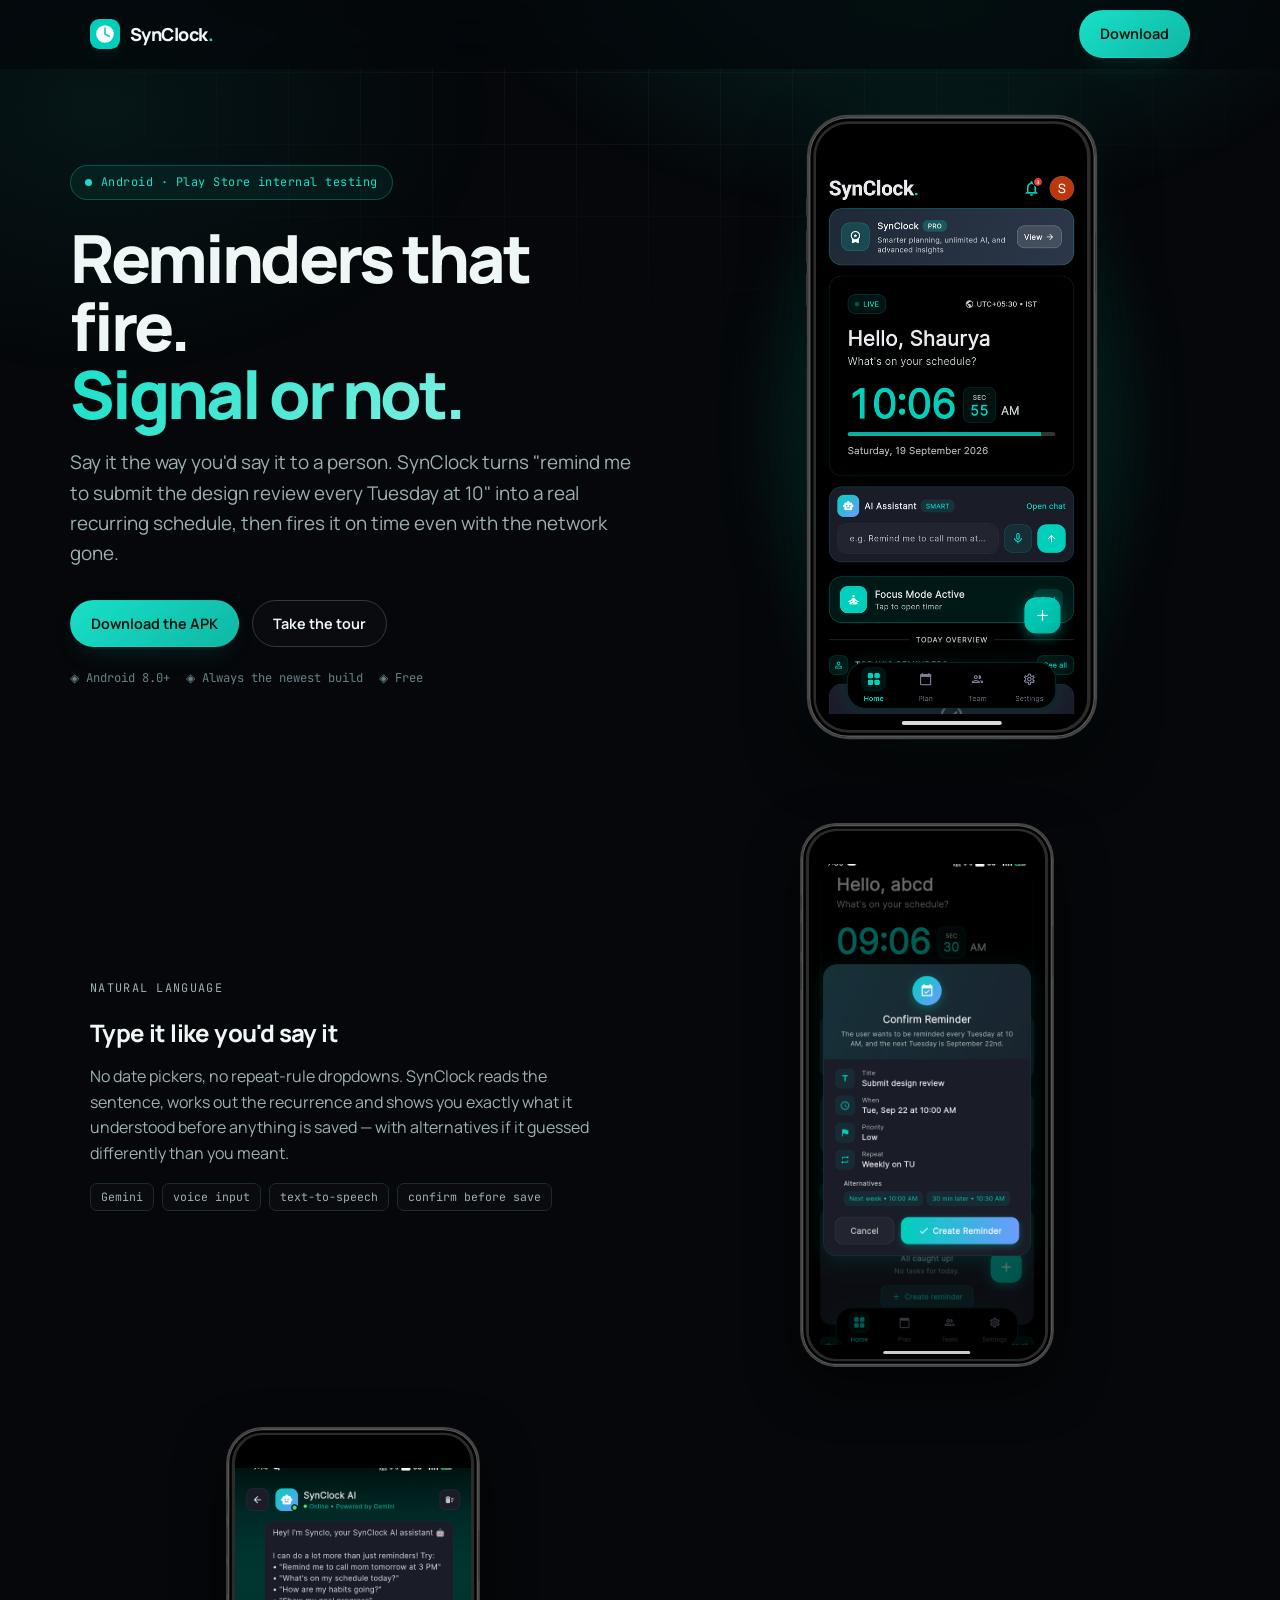
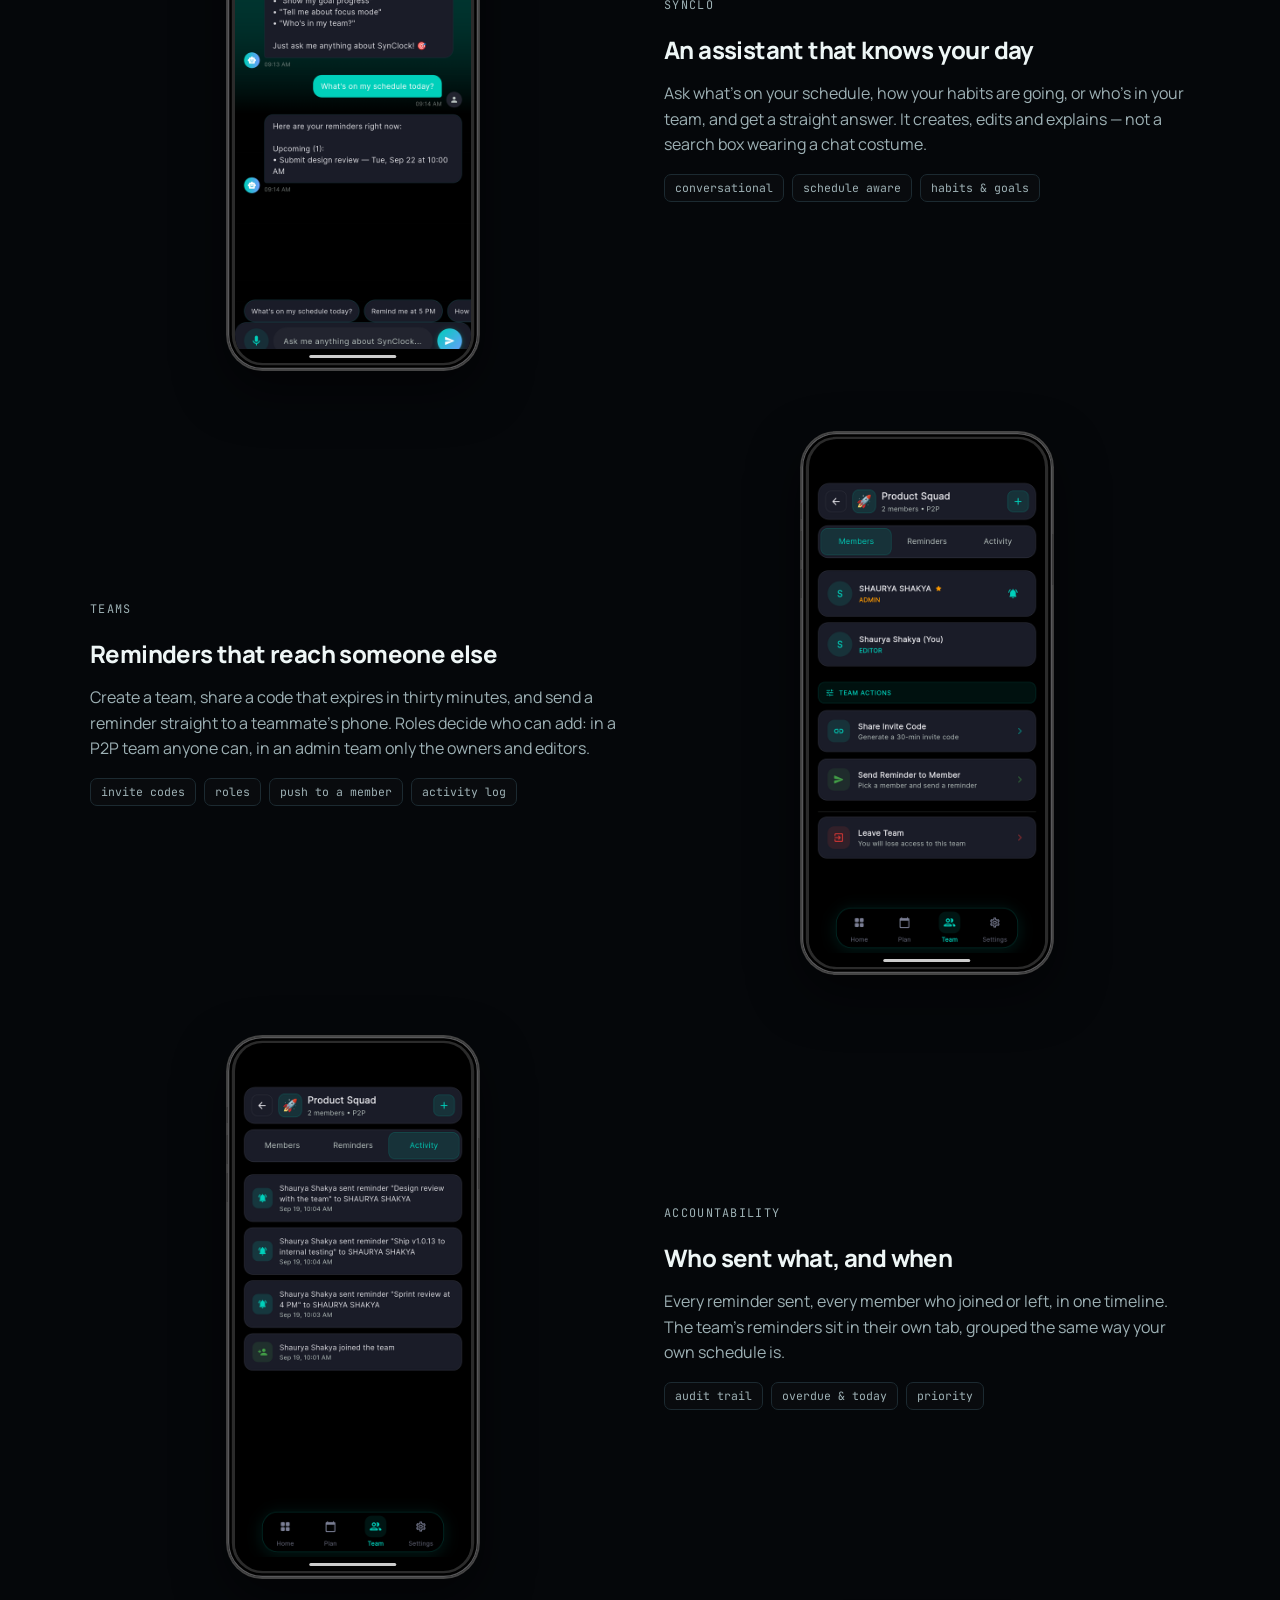
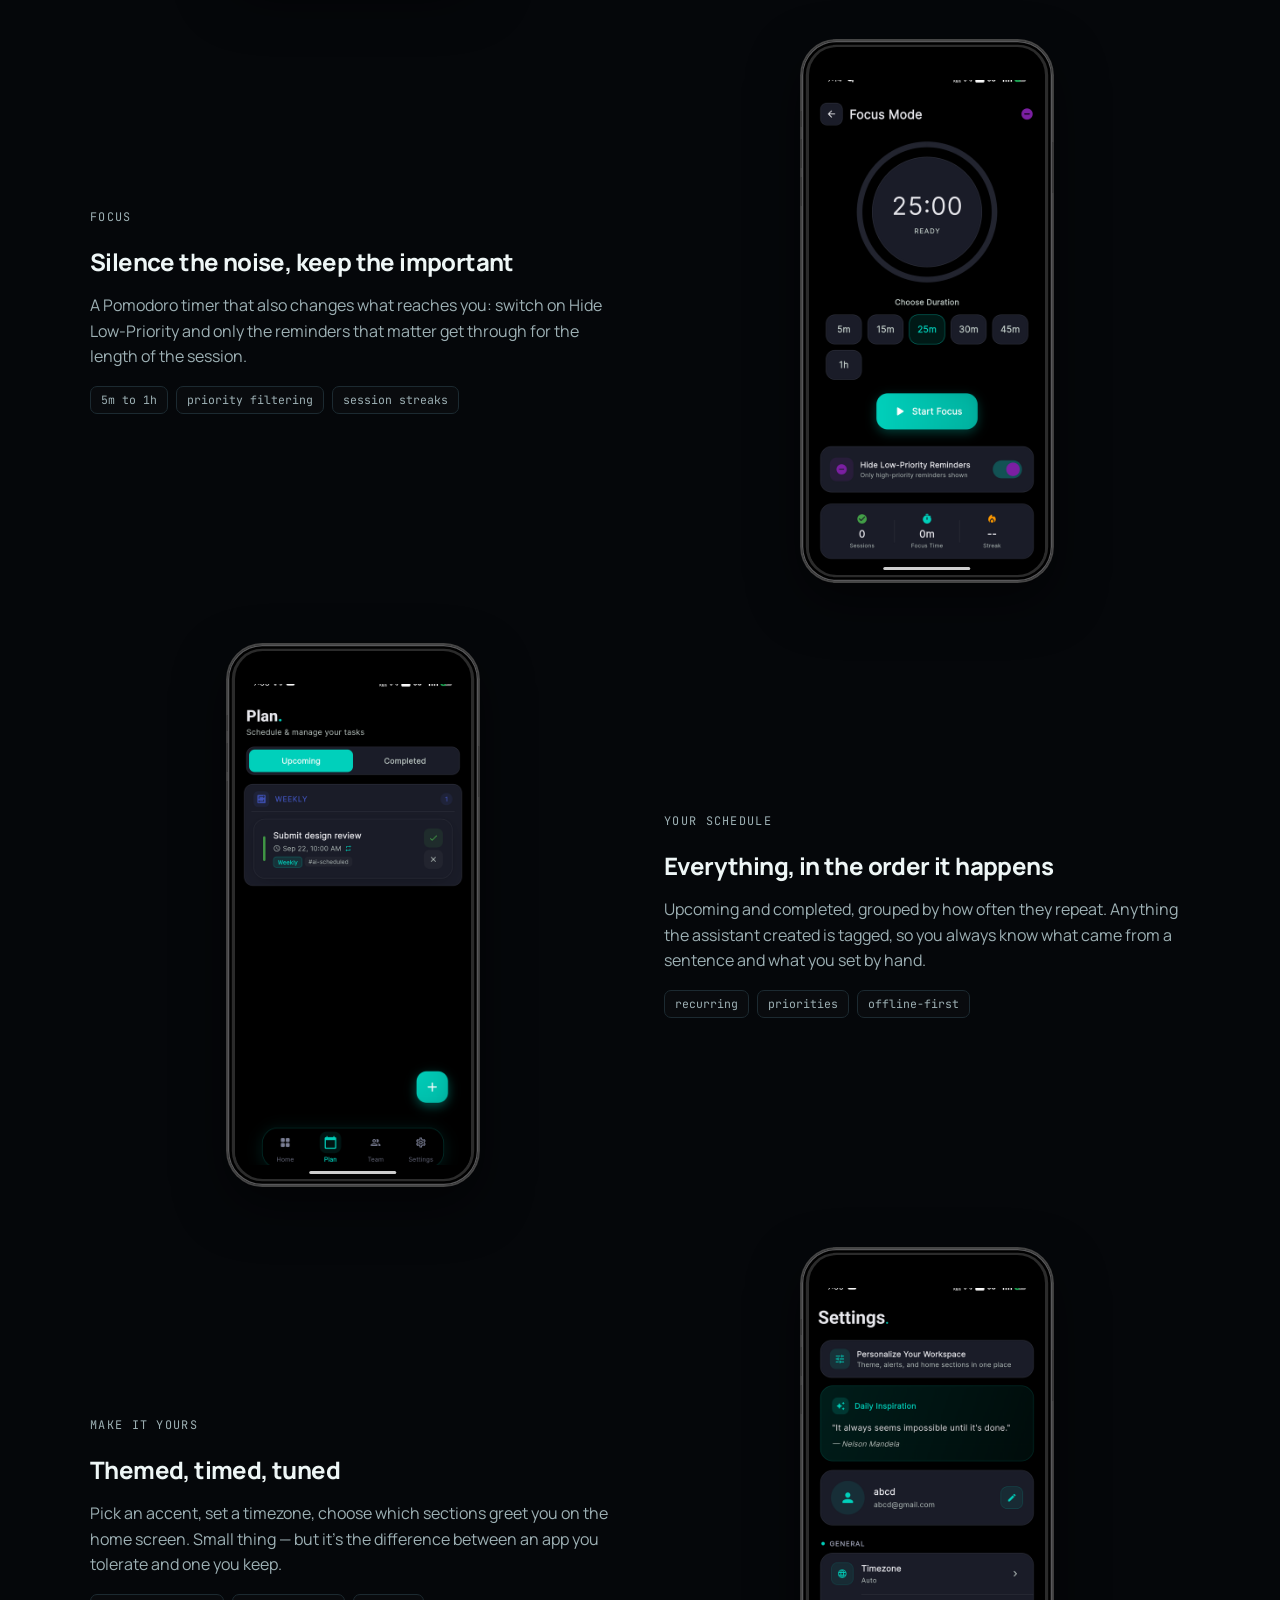
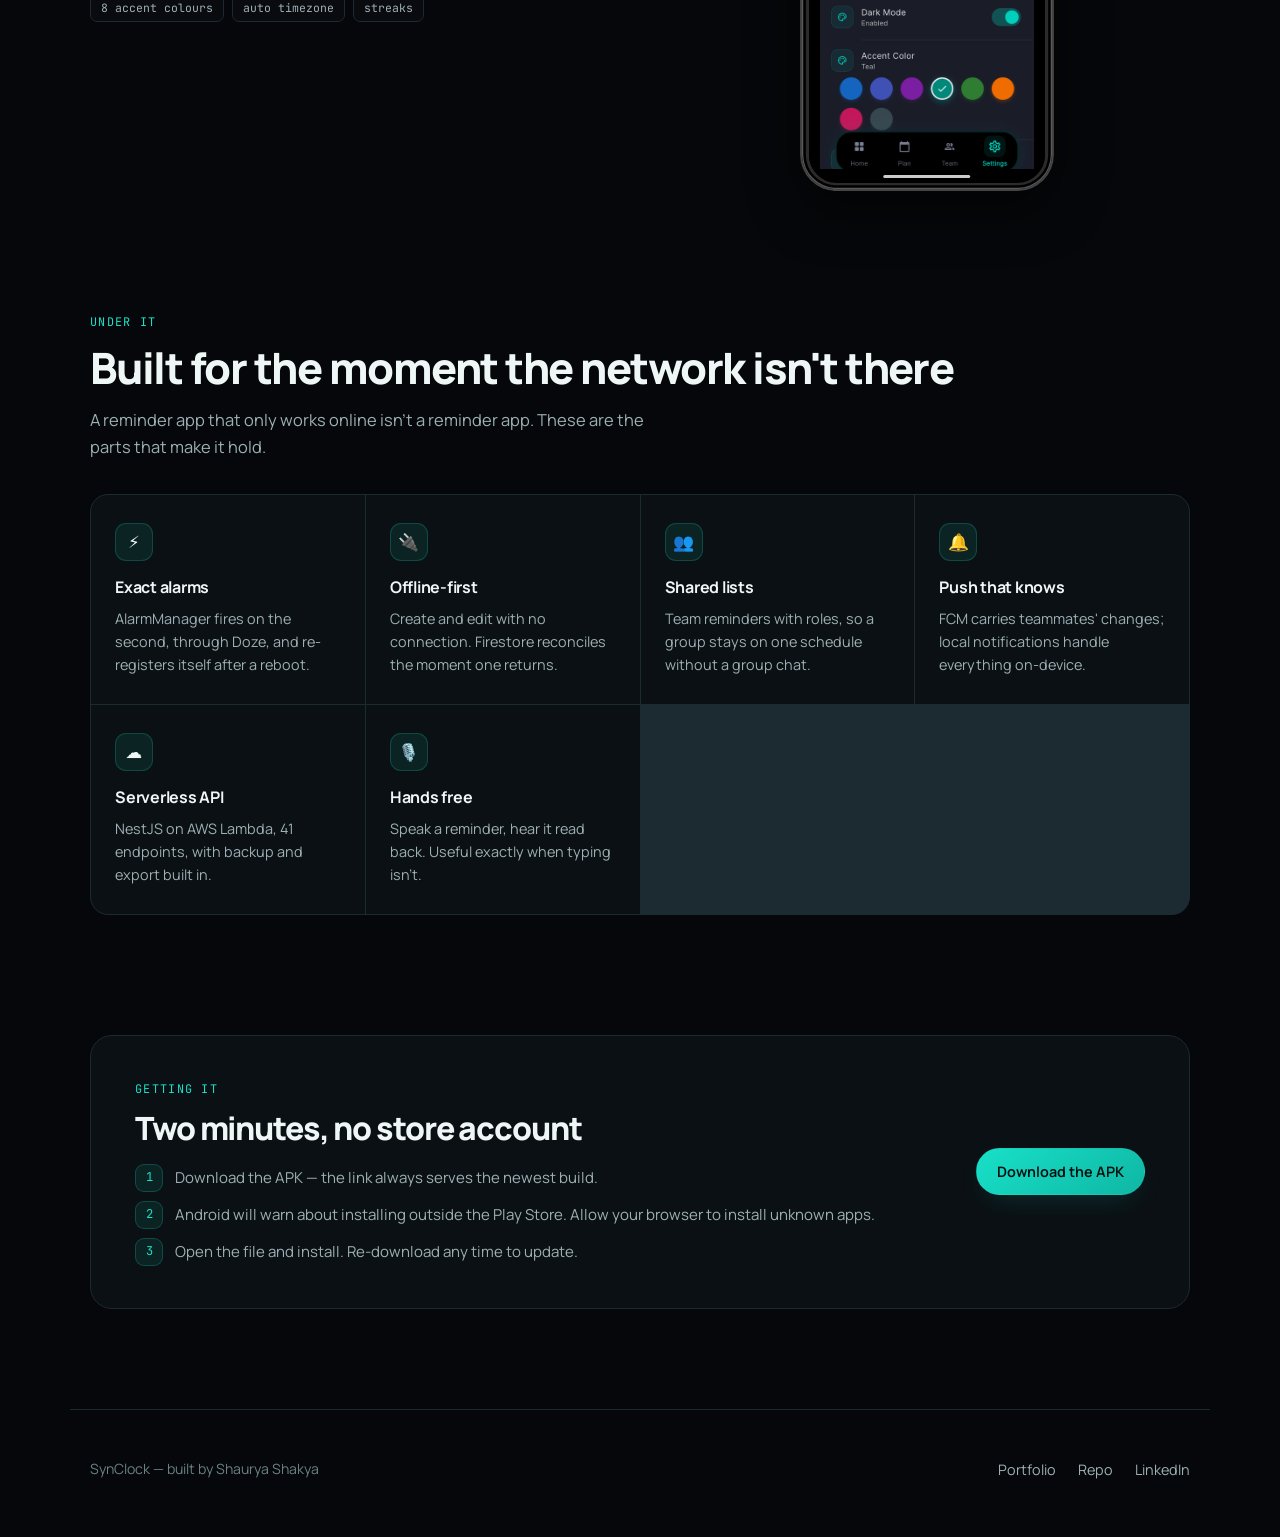
==== synclock/index.html @ 9c53b496 "Use the real SynClock app icon, add the Teams section The nav mark and favicon were a placeholder le" ====
<!DOCTYPE html>
<html lang="en">
<head>
<meta charset="UTF-8">
<meta name="viewport" content="width=device-width, initial-scale=1">
<title>SynClock</title>
<meta name="description" content="Reminders that fire with or without signal. Say it in plain English, SynClock schedules it.">
<meta property="og:title" content="SynClock — reminders that fire, signal or not">
<meta property="og:description" content="Offline-first Android reminders with natural-language scheduling, exact alarms and shared team lists.">
<meta property="og:image" content="https://shaurya-8055.github.io/synclock/logo512.png">
<link rel="icon" type="image/svg+xml" href="logo.svg">
<link rel="apple-touch-icon" href="logo192.png">
<link rel="preconnect" href="https://fonts.googleapis.com">
<link rel="preconnect" href="https://fonts.gstatic.com" crossorigin>
<link href="https://fonts.googleapis.com/css2?family=Manrope:wght@400;500;600;700;800&family=JetBrains+Mono:wght@400;500&display=swap" rel="stylesheet">
<style>
/* ── tokens: lifted from the app itself ───────────────────────── */
:root{
  --ink:#05070a; --ink-2:#0b1014; --card:#111a1f; --line:#1c2a31; --line-2:#2a3c45;
  --fg:#eef6f6; --fg-2:#9db0b4; --fg-3:#6a8087;
  --teal:#18e0c8; --teal-2:#0fb7a4; --glow:rgba(24,224,200,.22);
  --r:18px; --max:1140px;
  --mono:'JetBrains Mono',ui-monospace,monospace;
}
*{box-sizing:border-box;margin:0;padding:0}
html{scroll-behavior:smooth;-webkit-text-size-adjust:100%}
@media (prefers-reduced-motion:reduce){html{scroll-behavior:auto}*{animation:none!important;transition:none!important}}
body{background:var(--ink);color:var(--fg);font-family:Manrope,system-ui,-apple-system,sans-serif;
  line-height:1.6;-webkit-font-smoothing:antialiased;overflow-x:hidden}
.wrap{width:100%;max-width:var(--max);margin-inline:auto;padding-inline:20px;position:relative;z-index:1}
a{color:inherit;text-decoration:none}
:focus-visible{outline:2px solid var(--teal);outline-offset:3px;border-radius:8px}
img{display:block;max-width:100%}

/* ── ambient light ────────────────────────────────────────────── */
.aura{position:fixed;inset:0;pointer-events:none;z-index:0;
  background:
    radial-gradient(48rem 30rem at 72% -8%, rgba(24,224,200,.16), transparent 62%),
    radial-gradient(38rem 26rem at 8% 12%, rgba(24,224,200,.07), transparent 65%);}
.grid-lines{position:fixed;inset:0;z-index:0;pointer-events:none;opacity:.35;
  background-image:linear-gradient(var(--line) 1px,transparent 1px),linear-gradient(90deg,var(--line) 1px,transparent 1px);
  background-size:72px 72px;
  mask-image:radial-gradient(ellipse 80% 55% at 50% 0%, #000 20%, transparent 75%);
  -webkit-mask-image:radial-gradient(ellipse 80% 55% at 50% 0%, #000 20%, transparent 75%);}

/* ── nav ──────────────────────────────────────────────────────── */
header{position:sticky;top:0;z-index:60;backdrop-filter:blur(16px) saturate(140%);
  background:color-mix(in srgb,var(--ink) 72%,transparent);border-bottom:1px solid transparent;transition:border-color .3s}
header.stuck{border-bottom-color:var(--line)}
.nav{display:flex;align-items:center;justify-content:space-between;height:68px;gap:18px}
.logo{display:flex;align-items:center;gap:0;font-weight:800;letter-spacing:-.03em;font-size:1.12rem}
.logo .mark{margin-right:10px;width:30px;height:30px;border-radius:9px;display:block;
  box-shadow:0 8px 20px -8px var(--glow)}
.logo .dot{color:var(--teal)}

.btn{display:inline-flex;align-items:center;gap:9px;font-size:.9rem;font-weight:650;padding:11px 20px;
  border-radius:100px;border:1px solid var(--line-2);color:var(--fg);background:rgba(255,255,255,.02);
  transition:transform .22s cubic-bezier(.2,.8,.2,1),border-color .22s,background .22s;white-space:nowrap}
.btn:hover{transform:translateY(-2px);border-color:var(--teal);background:rgba(24,224,200,.06)}
.btn.solid{background:linear-gradient(140deg,var(--teal),var(--teal-2));border-color:transparent;color:#04120f;
  box-shadow:0 10px 30px -12px var(--glow)}
.btn.solid:hover{box-shadow:0 16px 40px -12px var(--glow);transform:translateY(-2px)}

/* ── hero ─────────────────────────────────────────────────────── */
.hero{padding:48px 0 28px;display:grid;grid-template-columns:1.05fr .95fr;gap:52px;align-items:center}
@media(max-width:900px){.hero{grid-template-columns:1fr;gap:28px;padding-top:36px;text-align:center}}
.eyebrow{display:inline-flex;align-items:center;gap:9px;font-family:var(--mono);font-size:.74rem;letter-spacing:.04em;
  color:var(--teal);border:1px solid rgba(24,224,200,.28);background:rgba(24,224,200,.07);
  padding:7px 14px;border-radius:100px;margin-bottom:24px}
.pulse{width:7px;height:7px;border-radius:50%;background:var(--teal);box-shadow:0 0 0 0 var(--glow);animation:p 2.4s infinite}
@keyframes p{0%{box-shadow:0 0 0 0 rgba(24,224,200,.5)}70%{box-shadow:0 0 0 9px rgba(24,224,200,0)}100%{box-shadow:0 0 0 0 rgba(24,224,200,0)}}
h1{text-wrap:balance;font-size:clamp(2.5rem,5.6vw,4.15rem);line-height:1.02;letter-spacing:-.045em;font-weight:800;margin-bottom:20px}
h1 em{font-style:normal;background:linear-gradient(120deg,var(--teal),#7ff0e0);-webkit-background-clip:text;
  background-clip:text;-webkit-text-fill-color:transparent}
.sub{font-size:clamp(1.02rem,2vw,1.18rem);color:var(--fg-2);max-width:50ch;margin-bottom:32px}
@media(max-width:900px){.sub{margin-inline:auto}}
.actions{display:flex;gap:13px;flex-wrap:wrap;margin-bottom:22px}
@media(max-width:900px){.actions{justify-content:center}}
.meta{font-family:var(--mono);font-size:.76rem;color:var(--fg-3);display:flex;gap:16px;flex-wrap:wrap}
@media(max-width:900px){.meta{justify-content:center}}
.meta span{display:inline-flex;align-items:center;gap:6px}

/* ── device ───────────────────────────────────────────────────── */
/* iPhone 15 Pro frame. 1em = one design pixel, so the whole thing scales
   from a single height budget and never outgrows the viewport. */
.device{--h:min(620px,70vh);font-size:calc(var(--h)/852);
  position:relative;width:393em;height:852em;margin-inline:auto;flex-shrink:0;
  border-radius:54em;background:#2b2b2b;padding:10em;
  box-shadow:inset 0 0 0 2em #58585a, inset 0 0 0 6em #000, 0 0 0 3em #454545,
             0 30em 80em rgba(0,0,0,.6), 0 0 70px -30px var(--glow);
  animation:float 7s ease-in-out infinite}
@keyframes float{0%,100%{transform:translateY(0)}50%{transform:translateY(-12px)}}
/* Dynamic Island */
.device::before{content:'';position:absolute;top:22em;left:50%;transform:translateX(-50%);
  width:122em;height:36em;background:#000;border-radius:20em;z-index:25;pointer-events:none}
/* home indicator */
.device::after{content:'';position:absolute;bottom:17em;left:50%;transform:translateX(-50%);
  width:138em;height:5em;background:rgba(255,255,255,.85);border-radius:3em;z-index:26;pointer-events:none}
.device .scr{width:100%;height:100%;border-radius:44em;overflow:hidden;background:#000;
  padding-top:52em;padding-bottom:22em;box-sizing:border-box;position:relative}
.device img{width:100%;height:100%;object-fit:cover;object-position:top;display:block}
/* physical buttons */
.device .b{position:absolute;background:#383838;width:4em;border-radius:2em 0 0 2em;
  box-shadow:inset -1em 0 1em rgba(255,255,255,.1);z-index:5}
.device .b.act{top:110em;left:-4em;height:26em}
.device .b.vu{top:155em;left:-4em;height:45em}
.device .b.vd{top:215em;left:-4em;height:45em}
.device .b.pw{top:160em;right:-4em;height:80em;border-radius:0 2em 2em 0}
.device .halo{position:absolute;inset:-14%;border-radius:50%;z-index:-1;
  background:radial-gradient(circle,var(--glow),transparent 66%);filter:blur(28px)}

/* ── sections ─────────────────────────────────────────────────── */
section{padding:60px 0;position:relative}
.kicker{font-family:var(--mono);font-size:.74rem;letter-spacing:.11em;text-transform:uppercase;color:var(--teal);margin-bottom:12px}
h2{font-size:clamp(1.85rem,3.6vw,2.7rem);letter-spacing:-.035em;line-height:1.1;font-weight:800;margin-bottom:16px}
.lead{color:var(--fg-2);font-size:1.03rem;max-width:56ch}

/* alternating showcase */
.show{display:grid;grid-template-columns:1fr 1fr;gap:48px;align-items:center;margin-bottom:64px}
.show:nth-child(even) .copy{order:2}
@media(max-width:860px){.show{grid-template-columns:1fr;gap:28px;margin-bottom:48px}.show:nth-child(even) .copy{order:0}}
.show .phone{--h:min(540px,64vh);font-size:calc(var(--h)/852);
  position:relative;width:393em;height:852em;margin-inline:auto;flex-shrink:0;
  border-radius:54em;background:#2b2b2b;padding:10em;
  box-shadow:inset 0 0 0 2em #58585a, inset 0 0 0 6em #000, 0 0 0 3em #454545,
             0 30em 80em rgba(0,0,0,.55)}
.show .phone::before{content:'';position:absolute;top:22em;left:50%;transform:translateX(-50%);
  width:122em;height:36em;background:#000;border-radius:20em;z-index:25}
.show .phone::after{content:'';position:absolute;bottom:17em;left:50%;transform:translateX(-50%);
  width:138em;height:5em;background:rgba(255,255,255,.8);border-radius:3em;z-index:26}
.show .phone .scr{width:100%;height:100%;border-radius:44em;overflow:hidden;background:#000;
  padding-top:52em;padding-bottom:22em;box-sizing:border-box}
.show .phone img{width:100%;height:100%;object-fit:cover;object-position:top;display:block}
.show .phone .b{position:absolute;background:#383838;width:4em;border-radius:2em 0 0 2em;z-index:5}
.show .phone .b.act{top:110em;left:-4em;height:26em}
.show .phone .b.vu{top:155em;left:-4em;height:45em}
.show .phone .b.vd{top:215em;left:-4em;height:45em}
.show .phone .b.pw{top:160em;right:-4em;height:80em;border-radius:0 2em 2em 0}
.show h3{font-size:1.5rem;letter-spacing:-.025em;margin-bottom:12px;font-weight:750}
.show p{color:var(--fg-2);margin-bottom:16px}
.pills{display:flex;flex-wrap:wrap;gap:8px}
.pill{font-family:var(--mono);font-size:.72rem;color:var(--fg-2);border:1px solid var(--line);
  background:rgba(255,255,255,.02);border-radius:7px;padding:4px 10px}

/* feature grid */
.feat{display:grid;gap:1px;background:var(--line);border:1px solid var(--line);border-radius:var(--r);overflow:hidden;
  grid-template-columns:repeat(auto-fit,minmax(252px,1fr))}
.feat > div{background:var(--ink-2);padding:28px 24px;transition:background .25s}
.feat > div:hover{background:var(--card)}
.feat .ic{width:38px;height:38px;border-radius:11px;display:grid;place-items:center;margin-bottom:14px;
  background:rgba(24,224,200,.09);border:1px solid rgba(24,224,200,.2);font-size:1.05rem}
.feat h4{font-size:1rem;margin-bottom:6px;font-weight:700;letter-spacing:-.015em}
.feat p{color:var(--fg-2);font-size:.9rem}

/* install */
.install{background:var(--ink-2);border:1px solid var(--line);border-radius:22px;padding:44px;
  display:grid;grid-template-columns:1fr auto;gap:36px;align-items:center}
@media(max-width:800px){.install{grid-template-columns:1fr;padding:32px;text-align:center}}
ol.steps{counter-reset:s;display:grid;gap:13px;margin-top:20px}
ol.steps li{list-style:none;counter-increment:s;padding-left:40px;position:relative;color:var(--fg-2);font-size:.94rem}
ol.steps li::before{content:counter(s);position:absolute;left:0;top:-2px;width:26px;height:26px;border-radius:9px;
  background:rgba(24,224,200,.09);border:1px solid rgba(24,224,200,.22);display:grid;place-items:center;
  font-family:var(--mono);font-size:.76rem;color:var(--teal)}
@media(max-width:800px){ol.steps li{text-align:left}}

/* footer */
footer{border-top:1px solid var(--line);padding:48px 0 56px;margin-top:40px}
.foot{display:flex;justify-content:space-between;gap:24px;flex-wrap:wrap;align-items:center}
.foot p{color:var(--fg-3);font-size:.88rem}
.foot nav{display:flex;gap:22px}
.foot nav a{color:var(--fg-2);font-size:.9rem;transition:color .2s}
.foot nav a:hover{color:var(--teal)}

.reveal{opacity:0;transform:translateY(20px);transition:opacity .75s cubic-bezier(.2,.8,.2,1),transform .75s cubic-bezier(.2,.8,.2,1)}
.reveal.in{opacity:1;transform:none}
</style>
</head>
<body>
<div class="aura"></div><div class="grid-lines"></div>

<header id="hdr"><div class="wrap nav">
  <a class="logo" href="#top"><img class="mark" src="logo.svg" width="30" height="30" alt="">SynClock<span class="dot">.</span></a>
  <a class="btn solid" href="https://github.com/shaurya-8055/synclock-app/releases/latest/download/SynClock.apk">Download</a>
</div></header>

<main id="top">

<div class="wrap hero">
  <div>
    <span class="eyebrow"><span class="pulse"></span> Android · Play Store internal testing</span>
    <h1>Reminders that fire.<br><em>Signal or not.</em></h1>
    <p class="sub">Say it the way you'd say it to a person. SynClock turns "remind me to submit the design review every Tuesday at 10" into a real recurring schedule, then fires it on time even with the network gone.</p>
    <div class="actions">
      <a class="btn solid" href="https://github.com/shaurya-8055/synclock-app/releases/latest/download/SynClock.apk">Download the APK</a>
      <a class="btn" href="#tour">Take the tour</a>
    </div>
    <div class="meta">
      <span>◈ Android 8.0+</span><span>◈ Always the newest build</span><span>◈ Free</span>
    </div>
  </div>
  <div class="device"><div class="halo"></div><i class="b act"></i><i class="b vu"></i><i class="b vd"></i><i class="b pw"></i><div class="scr"><img src="shots/home.png" alt="SynClock home screen with a live clock, AI assistant and focus session" width="540" height="1143"></div></div>
</div>

<section id="tour" class="wrap">
  <div class="show reveal">
    <div class="copy">
      <p class="kicker">Natural language</p>
      <h3>Type it like you'd say it</h3>
      <p>No date pickers, no repeat-rule dropdowns. SynClock reads the sentence, works out the recurrence and shows you exactly what it understood before anything is saved — with alternatives if it guessed differently than you meant.</p>
      <div class="pills"><span class="pill">Gemini</span><span class="pill">voice input</span><span class="pill">text-to-speech</span><span class="pill">confirm before save</span></div>
    </div>
    <div class="phone"><i class="b act"></i><i class="b vu"></i><i class="b vd"></i><i class="b pw"></i><div class="scr"><img src="shots/ai.png" alt="The assistant parsing a sentence into a titled, timed, weekly repeating reminder" loading="lazy" width="540" height="1143"></div></div>
  </div>

  <div class="show reveal">
    <div class="copy">
      <p class="kicker">Synclo</p>
      <h3>An assistant that knows your day</h3>
      <p>Ask what's on your schedule, how your habits are going, or who's in your team, and get a straight answer. It creates, edits and explains — not a search box wearing a chat costume.</p>
      <div class="pills"><span class="pill">conversational</span><span class="pill">schedule aware</span><span class="pill">habits &amp; goals</span></div>
    </div>
    <div class="phone"><i class="b act"></i><i class="b vu"></i><i class="b vd"></i><i class="b pw"></i><div class="scr"><img src="shots/chat.png" alt="Chat with Synclo answering a question about today's schedule" loading="lazy" width="540" height="1143"></div></div>
  </div>

  <div class="show reveal">
    <div class="copy">
      <p class="kicker">Teams</p>
      <h3>Reminders that reach someone else</h3>
      <p>Create a team, share a code that expires in thirty minutes, and send a reminder straight to a teammate's phone. Roles decide who can add: in a P2P team anyone can, in an admin team only the owners and editors.</p>
      <div class="pills"><span class="pill">invite codes</span><span class="pill">roles</span><span class="pill">push to a member</span><span class="pill">activity log</span></div>
    </div>
    <div class="phone"><i class="b act"></i><i class="b vu"></i><i class="b vd"></i><i class="b pw"></i><div class="scr"><img src="shots/team.png" alt="A team page listing two members, an admin and an editor, with the team actions below" loading="lazy" width="540" height="1143"></div></div>
  </div>

  <div class="show reveal">
    <div class="copy">
      <p class="kicker">Accountability</p>
      <h3>Who sent what, and when</h3>
      <p>Every reminder sent, every member who joined or left, in one timeline. The team's reminders sit in their own tab, grouped the same way your own schedule is.</p>
      <div class="pills"><span class="pill">audit trail</span><span class="pill">overdue &amp; today</span><span class="pill">priority</span></div>
    </div>
    <div class="phone"><i class="b act"></i><i class="b vu"></i><i class="b vd"></i><i class="b pw"></i><div class="scr"><img src="shots/activity.png" alt="Team activity feed showing reminders sent to a member and a member joining" loading="lazy" width="540" height="1143"></div></div>
  </div>

  <div class="show reveal">
    <div class="copy">
      <p class="kicker">Focus</p>
      <h3>Silence the noise, keep the important</h3>
      <p>A Pomodoro timer that also changes what reaches you: switch on Hide Low-Priority and only the reminders that matter get through for the length of the session.</p>
      <div class="pills"><span class="pill">5m to 1h</span><span class="pill">priority filtering</span><span class="pill">session streaks</span></div>
    </div>
    <div class="phone"><i class="b act"></i><i class="b vu"></i><i class="b vd"></i><i class="b pw"></i><div class="scr"><img src="shots/focus.png" alt="Focus Mode with a 25 minute timer and low-priority filtering" loading="lazy" width="540" height="1143"></div></div>
  </div>

  <div class="show reveal">
    <div class="copy">
      <p class="kicker">Your schedule</p>
      <h3>Everything, in the order it happens</h3>
      <p>Upcoming and completed, grouped by how often they repeat. Anything the assistant created is tagged, so you always know what came from a sentence and what you set by hand.</p>
      <div class="pills"><span class="pill">recurring</span><span class="pill">priorities</span><span class="pill">offline-first</span></div>
    </div>
    <div class="phone"><i class="b act"></i><i class="b vu"></i><i class="b vd"></i><i class="b pw"></i><div class="scr"><img src="shots/plan.png" alt="Plan screen listing a weekly reminder tagged ai-scheduled" loading="lazy" width="540" height="1143"></div></div>
  </div>

  <div class="show reveal">
    <div class="copy">
      <p class="kicker">Make it yours</p>
      <h3>Themed, timed, tuned</h3>
      <p>Pick an accent, set a timezone, choose which sections greet you on the home screen. Small thing — but it's the difference between an app you tolerate and one you keep.</p>
      <div class="pills"><span class="pill">8 accent colours</span><span class="pill">auto timezone</span><span class="pill">streaks</span></div>
    </div>
    <div class="phone"><i class="b act"></i><i class="b vu"></i><i class="b vd"></i><i class="b pw"></i><div class="scr"><img src="shots/settings.png" alt="Settings screen with theme, timezone and accent colour options" loading="lazy" width="540" height="1143"></div></div>
  </div>
</section>

<section class="wrap reveal" style="padding-top:0">
  <p class="kicker">Under it</p>
  <h2>Built for the moment the network isn't there</h2>
  <p class="lead" style="margin-bottom:34px">A reminder app that only works online isn't a reminder app. These are the parts that make it hold.</p>
  <div class="feat">
    <div><div class="ic">⚡</div><h4>Exact alarms</h4><p>AlarmManager fires on the second, through Doze, and re-registers itself after a reboot.</p></div>
    <div><div class="ic">🔌</div><h4>Offline-first</h4><p>Create and edit with no connection. Firestore reconciles the moment one returns.</p></div>
    <div><div class="ic">👥</div><h4>Shared lists</h4><p>Team reminders with roles, so a group stays on one schedule without a group chat.</p></div>
    <div><div class="ic">🔔</div><h4>Push that knows</h4><p>FCM carries teammates' changes; local notifications handle everything on-device.</p></div>
    <div><div class="ic">☁️</div><h4>Serverless API</h4><p>NestJS on AWS Lambda, 41 endpoints, with backup and export built in.</p></div>
    <div><div class="ic">🎙️</div><h4>Hands free</h4><p>Speak a reminder, hear it read back. Useful exactly when typing isn't.</p></div>
  </div>
</section>

<section class="wrap reveal">
  <div class="install">
    <div>
      <p class="kicker">Getting it</p>
      <h2 style="font-size:clamp(1.5rem,3vw,2rem)">Two minutes, no store account</h2>
      <ol class="steps">
        <li>Download the APK — the link always serves the newest build.</li>
        <li>Android will warn about installing outside the Play Store. Allow your browser to install unknown apps.</li>
        <li>Open the file and install. Re-download any time to update.</li>
      </ol>
    </div>
    <a class="btn solid" href="https://github.com/shaurya-8055/synclock-app/releases/latest/download/SynClock.apk">Download the APK</a>
  </div>
</section>

</main>

<footer class="wrap">
  <div class="foot">
    <p>SynClock — built by Shaurya Shakya</p>
    <nav>
      <a href="https://shaurya-8055.github.io/">Portfolio</a>
      <a href="https://github.com/shaurya-8055/synclock-app">Repo</a>
      <a href="https://www.linkedin.com/in/shaurya-shakya8055">LinkedIn</a>
    </nav>
  </div>
</footer>

<script>
const io=new IntersectionObserver(e=>e.forEach(x=>{if(x.isIntersecting){x.target.classList.add('in');io.unobserve(x.target)}}),{threshold:.1,rootMargin:'0px 0px -60px'});
document.querySelectorAll('.reveal').forEach(el=>io.observe(el));
const hdr=document.getElementById('hdr');
addEventListener('scroll',()=>hdr.classList.toggle('stuck',scrollY>12),{passive:true});
</script>
</body></html>
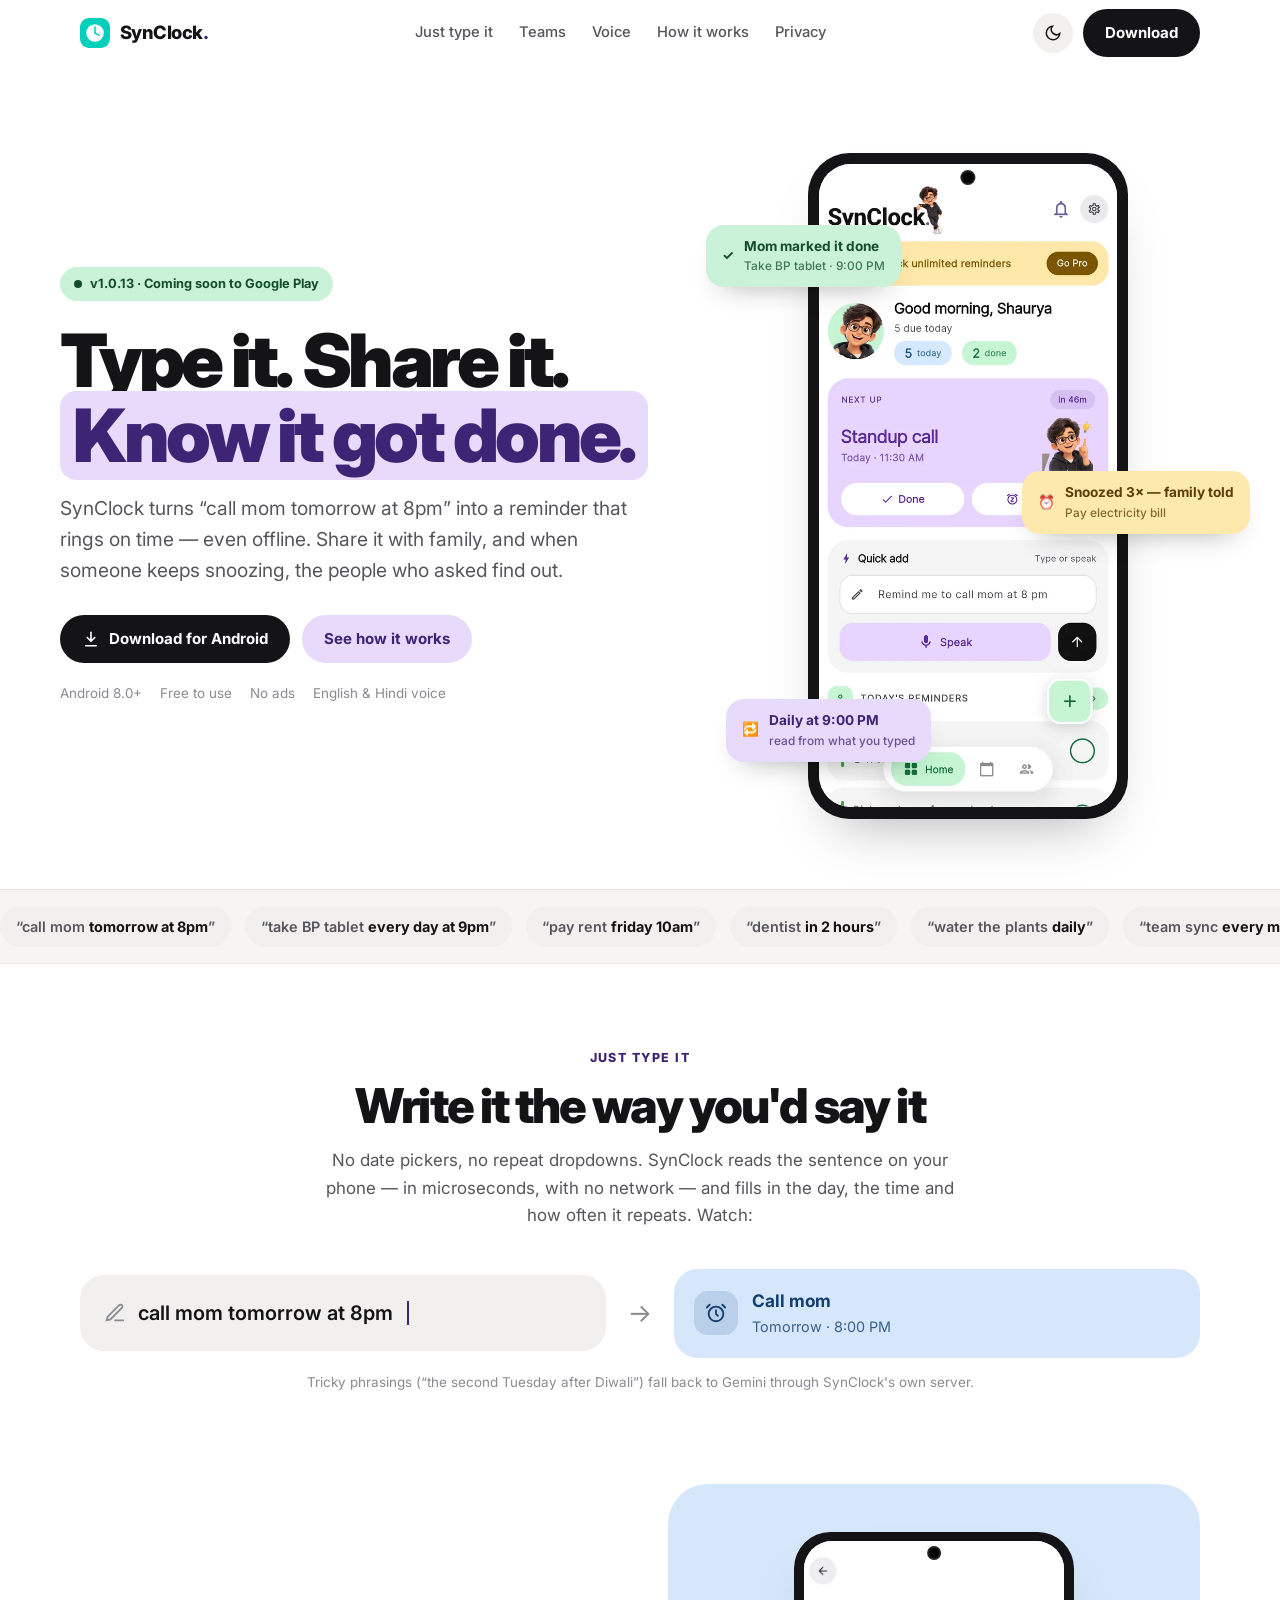
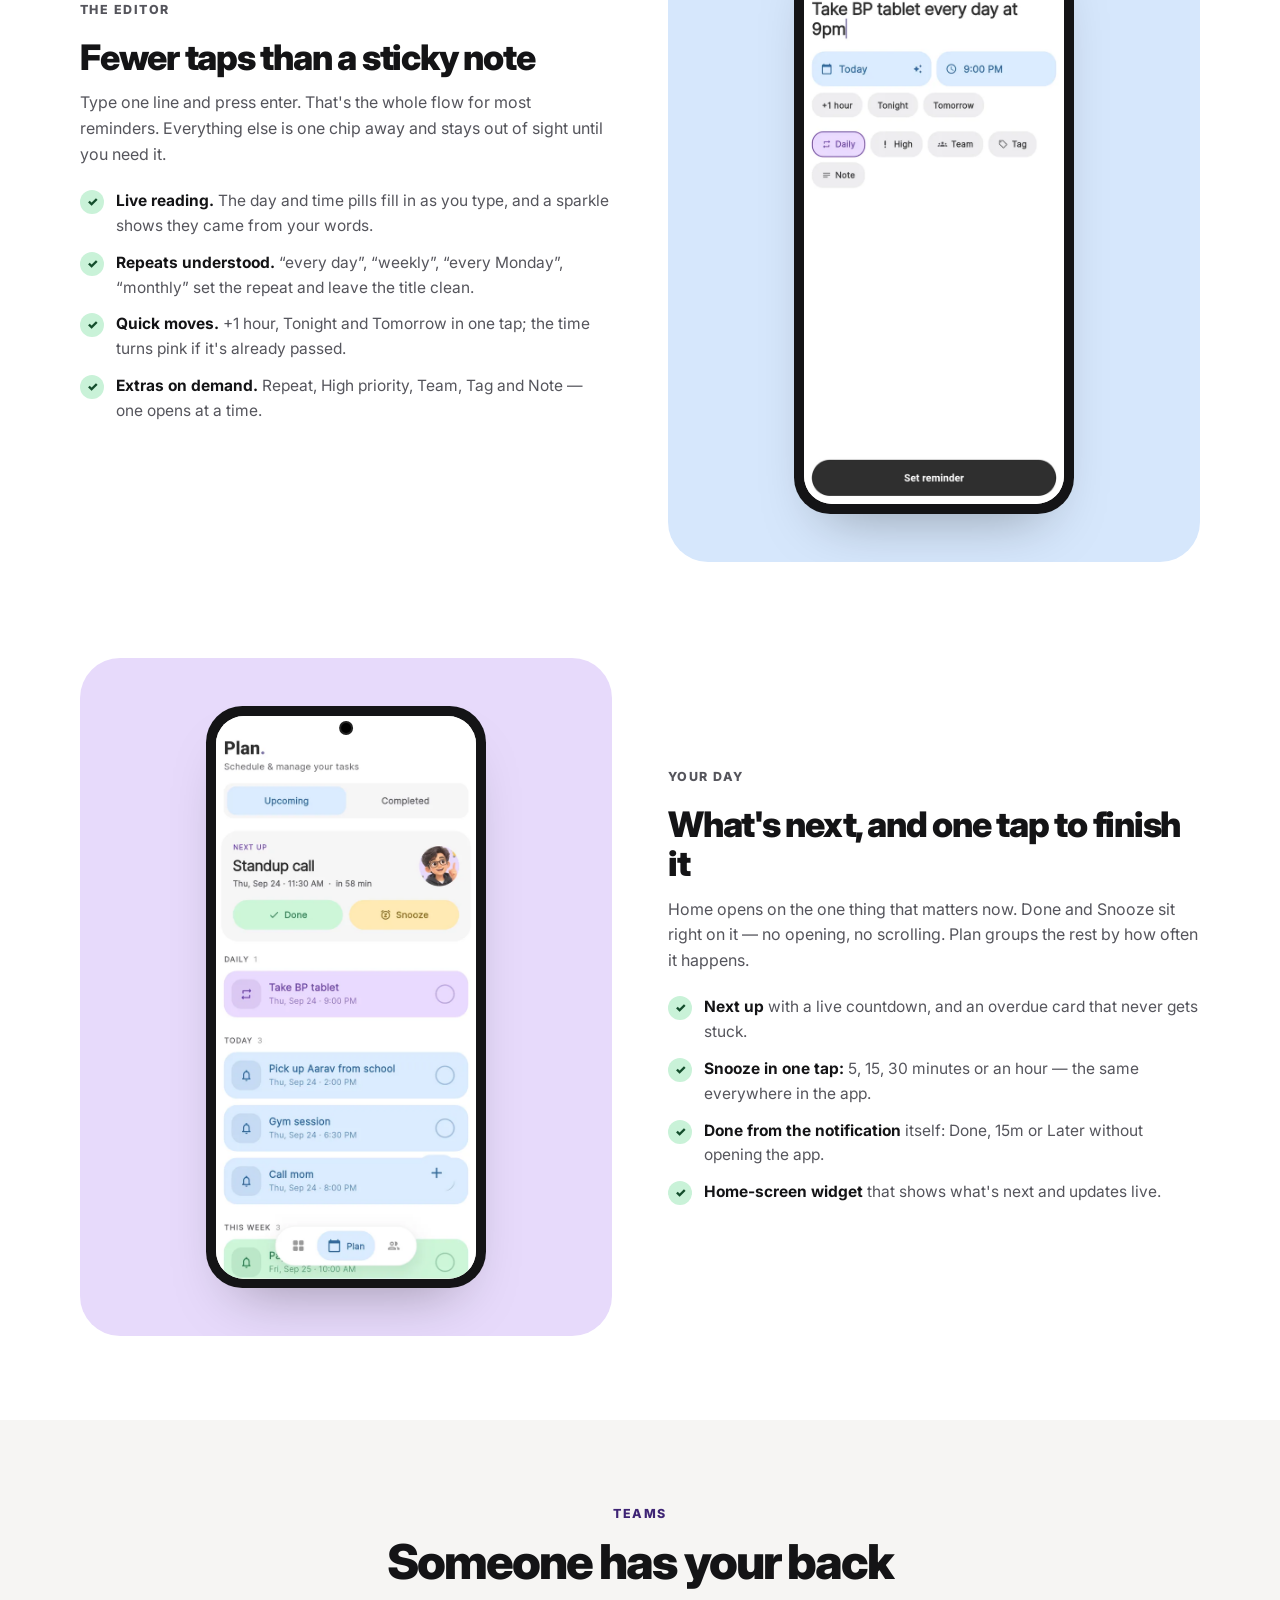
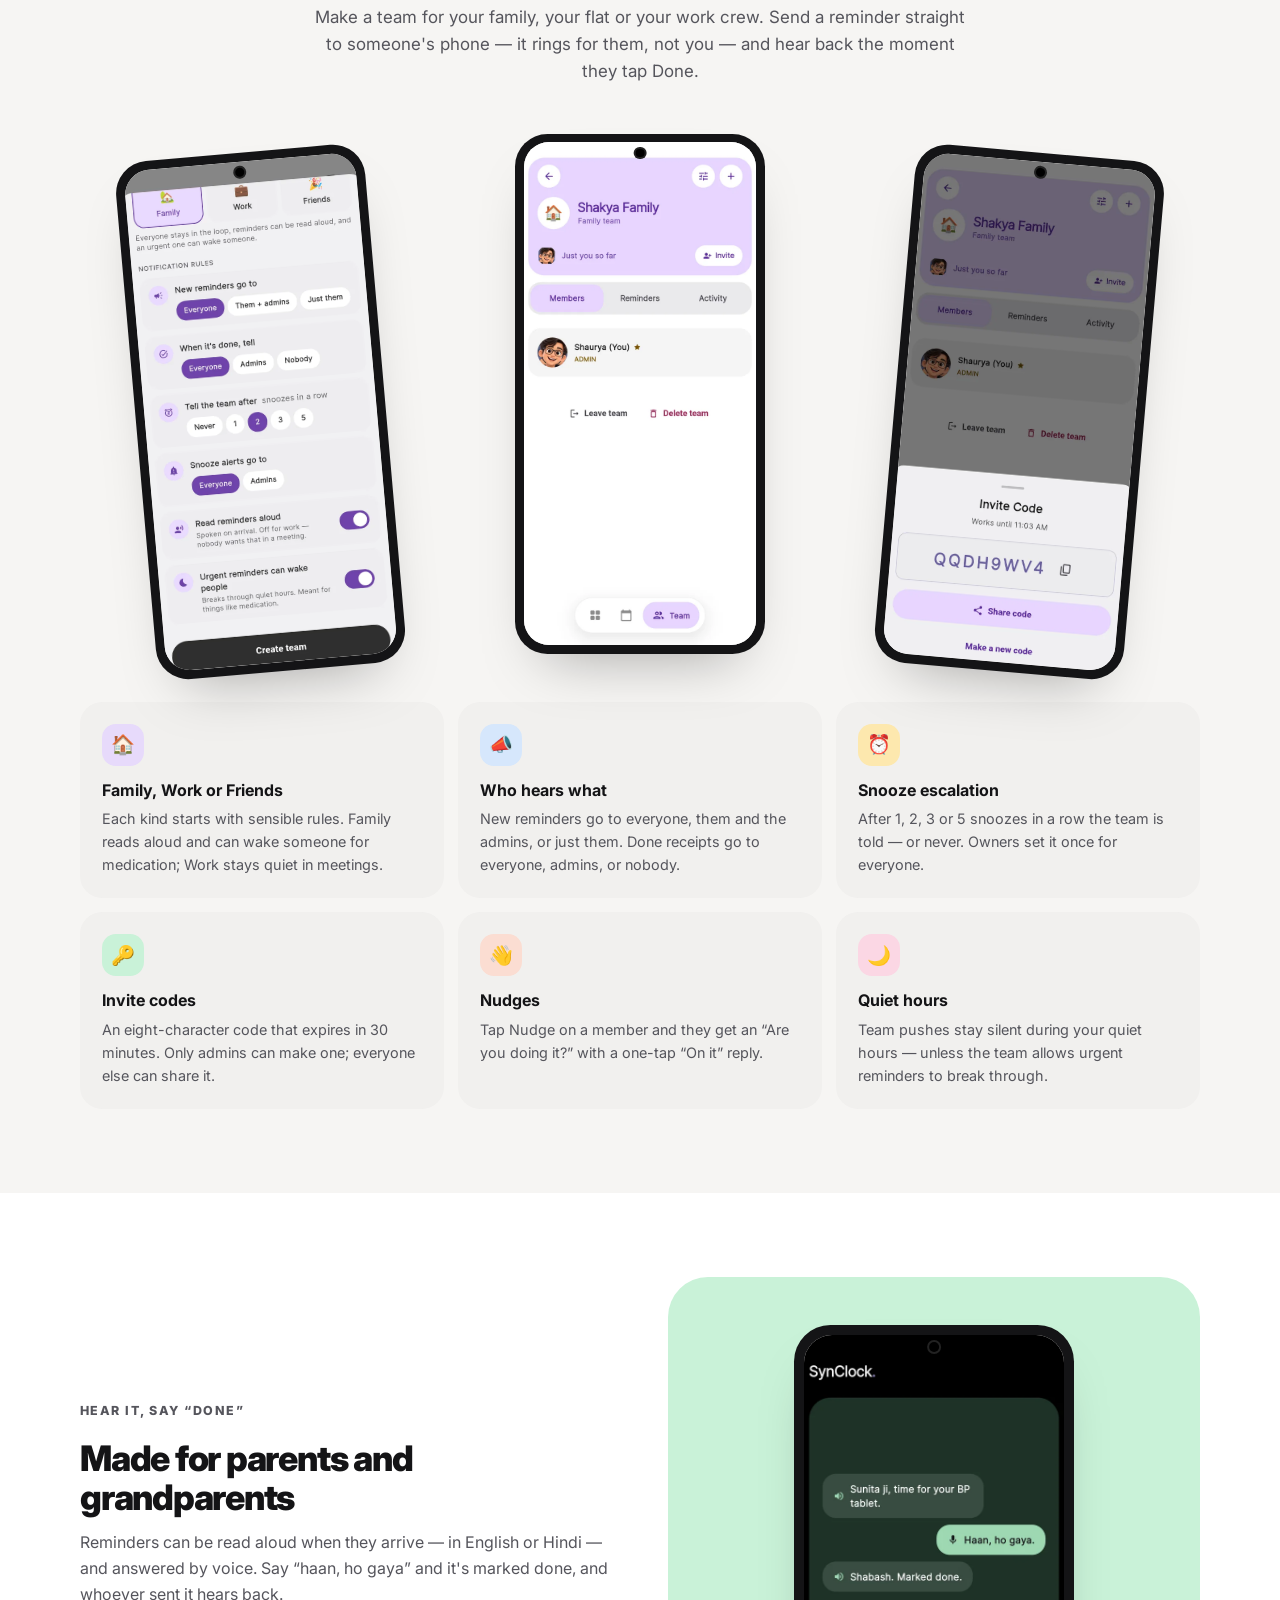
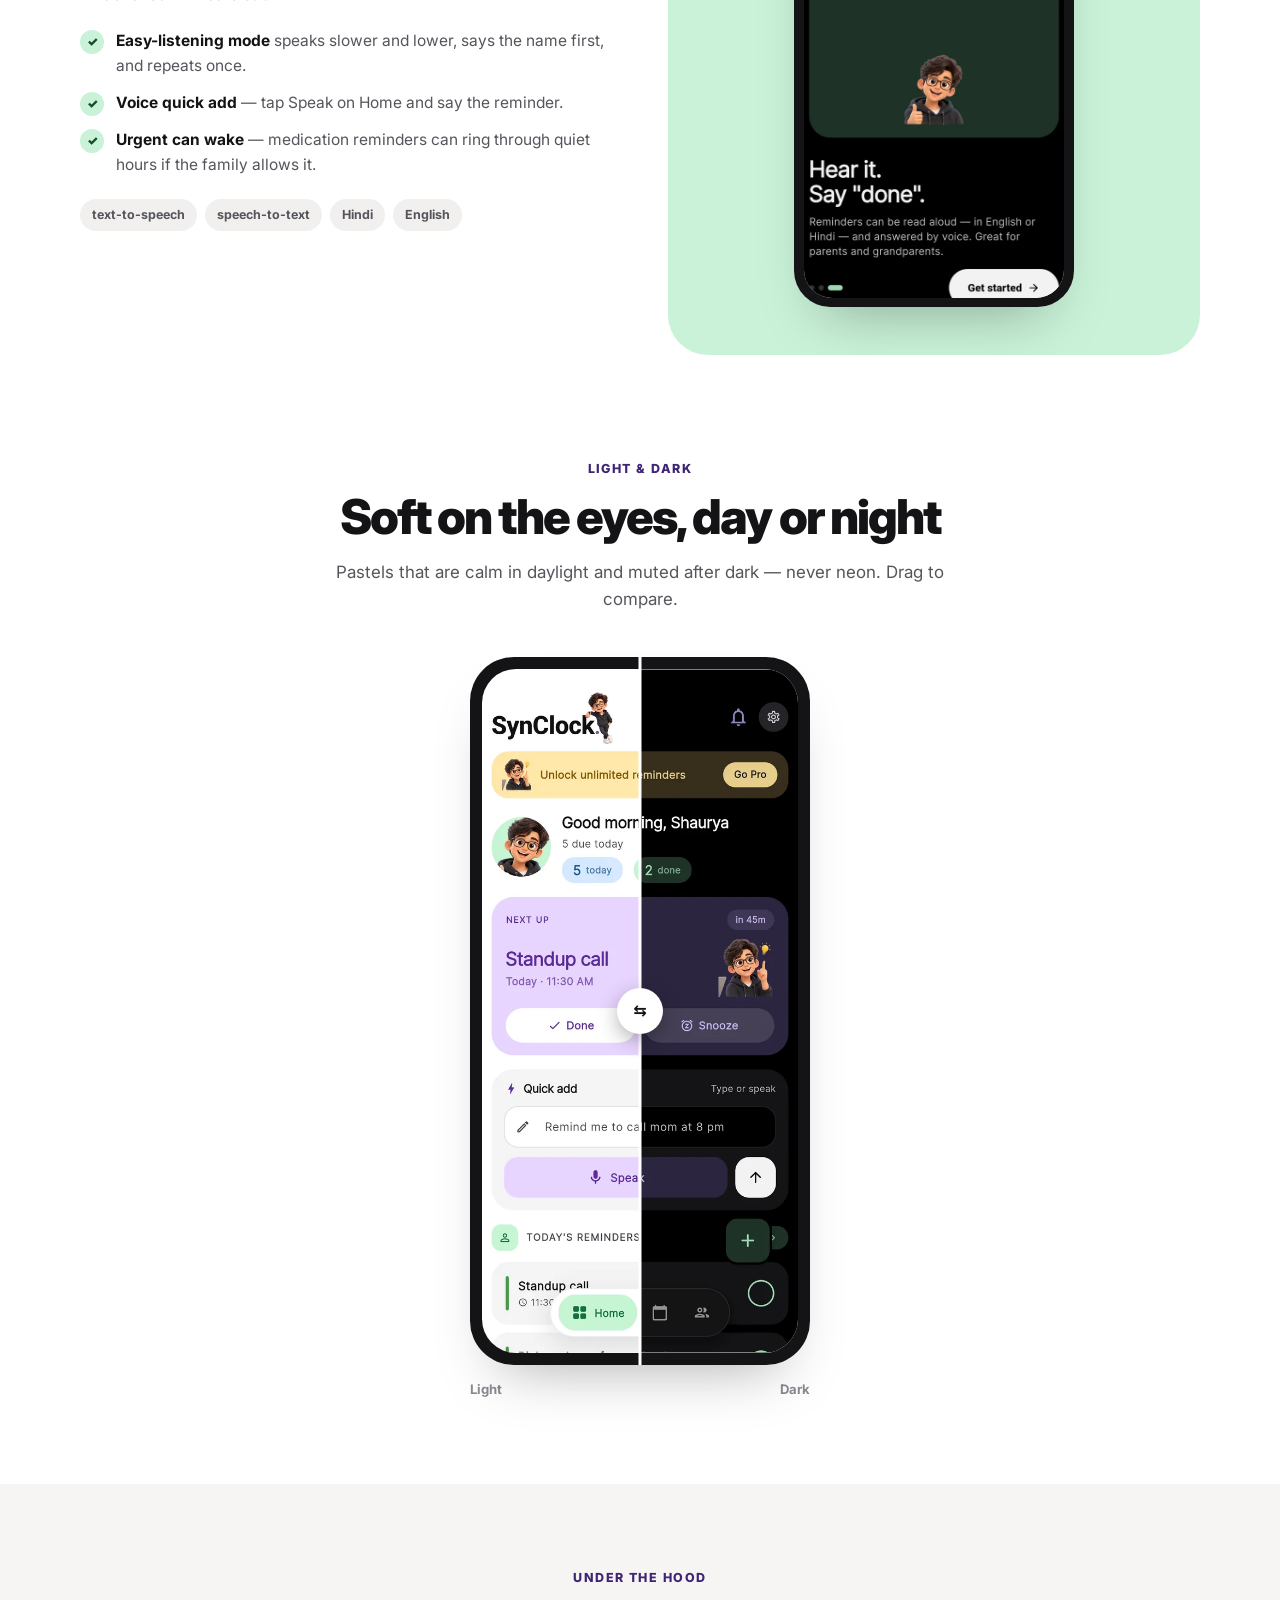
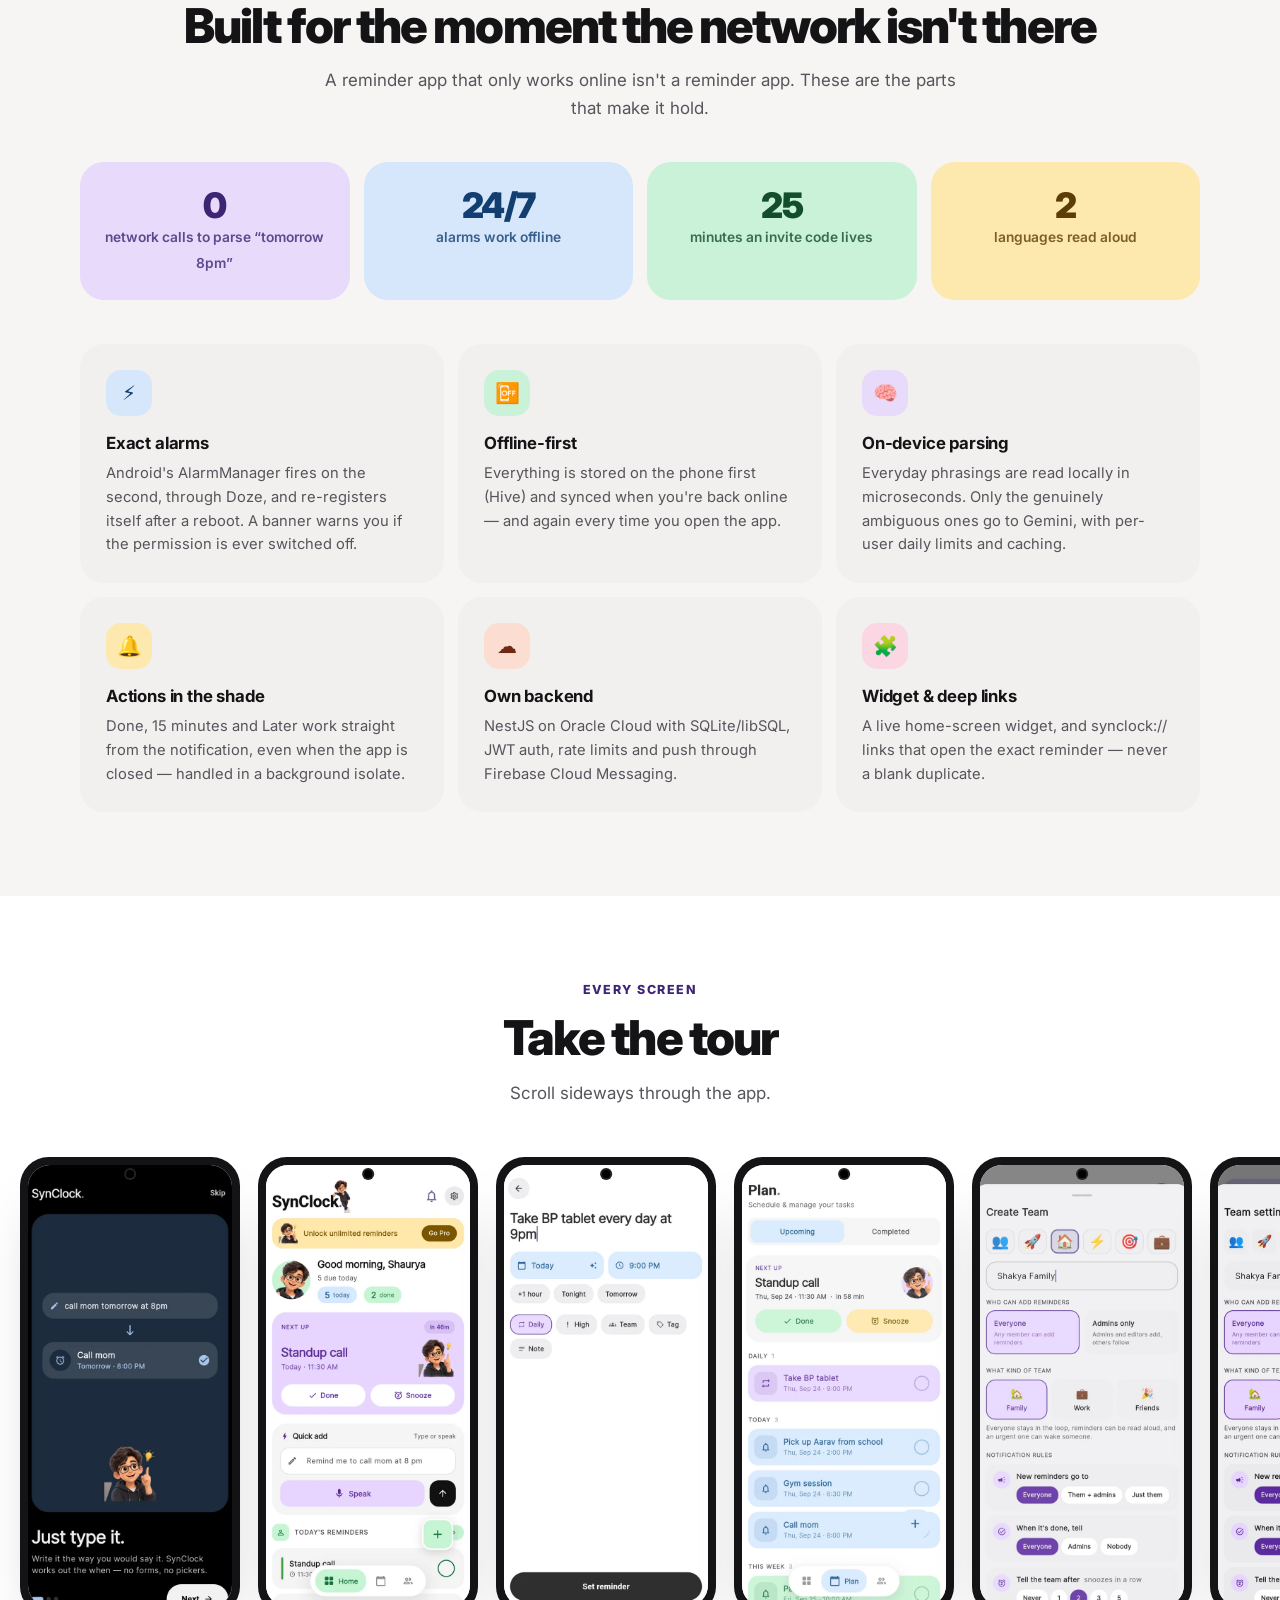
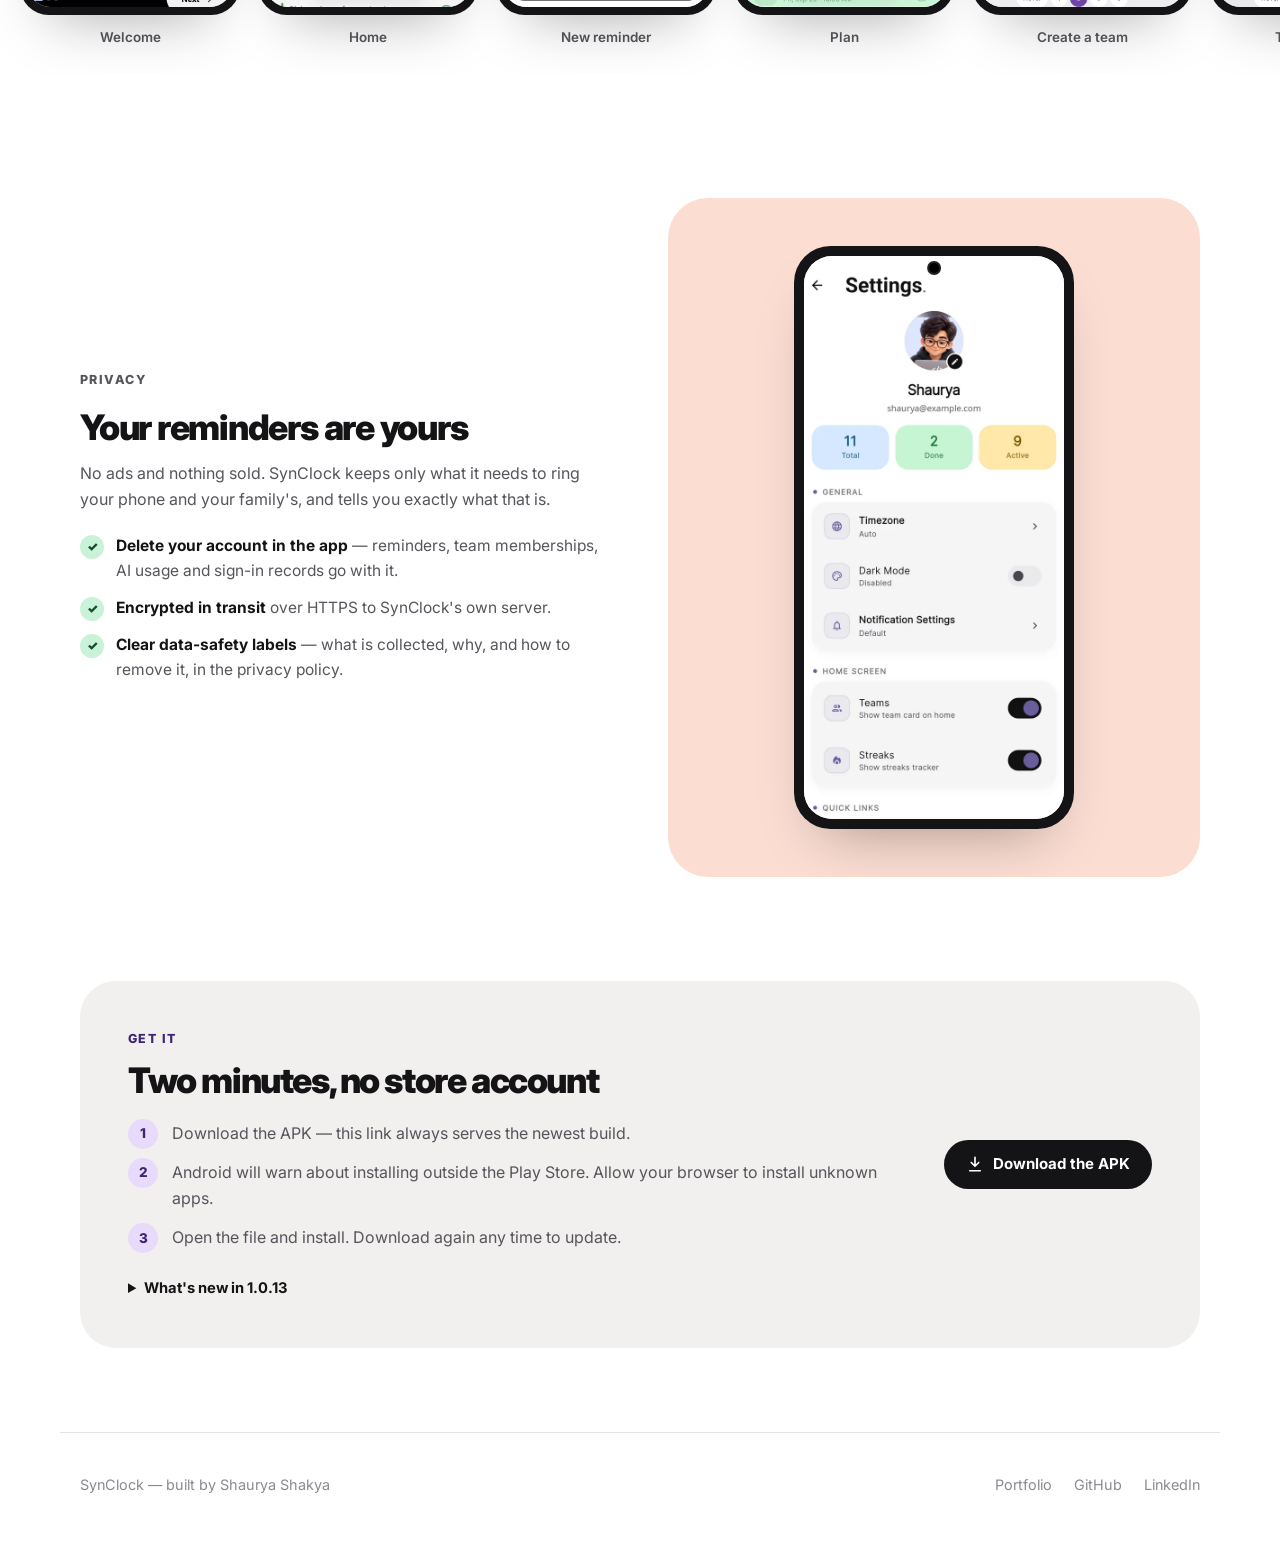
==== commit 7f7cf881: "SynClock page: new pastel design, current screenshots, live typing demo Rebuilt around the app as it" ====
--- a/synclock/index.html
+++ b/synclock/index.html
@@ -3,302 +3,497 @@
 <head>
 <meta charset="UTF-8">
 <meta name="viewport" content="width=device-width, initial-scale=1">
-<title>SynClock</title>
-<meta name="description" content="Reminders that fire with or without signal. Say it in plain English, SynClock schedules it.">
-<meta property="og:title" content="SynClock — reminders that fire, signal or not">
-<meta property="og:description" content="Offline-first Android reminders with natural-language scheduling, exact alarms and shared team lists.">
-<meta property="og:image" content="https://shaurya-8055.github.io/synclock/logo512.png">
+<title>SynClock — Family Reminders</title>
+<meta name="description" content="Type a reminder the way you'd say it. Share it with family, and know it actually got done. Exact alarms, voice read-aloud in Hindi and English, and gentle accountability.">
+<meta property="og:title" content="SynClock — Type it. Share it. Know it got done.">
+<meta property="og:description" content="Android reminders for families: plain-English scheduling, shared teams with rules, nudges, and read-aloud reminders for parents.">
+<meta property="og:image" content="https://shaurya-8055.github.io/synclock/og.png">
+<meta property="og:type" content="website">
+<meta name="twitter:card" content="summary_large_image">
+<meta name="theme-color" content="#ffffff" media="(prefers-color-scheme: light)">
+<meta name="theme-color" content="#0b0b0e" media="(prefers-color-scheme: dark)">
 <link rel="icon" type="image/svg+xml" href="logo.svg">
 <link rel="apple-touch-icon" href="logo192.png">
 <link rel="preconnect" href="https://fonts.googleapis.com">
 <link rel="preconnect" href="https://fonts.gstatic.com" crossorigin>
-<link href="https://fonts.googleapis.com/css2?family=Manrope:wght@400;500;600;700;800&family=JetBrains+Mono:wght@400;500&display=swap" rel="stylesheet">
+<link href="https://fonts.googleapis.com/css2?family=Inter:wght@400;500;600;700;800;900&display=swap" rel="stylesheet">
 <style>
-/* ── tokens: lifted from the app itself ───────────────────────── */
+/* Tokens are the app's own pastel palette. Flat colour only — the app has
+   no gradients, so neither does its page. */
 :root{
-  --ink:#05070a; --ink-2:#0b1014; --card:#111a1f; --line:#1c2a31; --line-2:#2a3c45;
-  --fg:#eef6f6; --fg-2:#9db0b4; --fg-3:#6a8087;
-  --teal:#18e0c8; --teal-2:#0fb7a4; --glow:rgba(24,224,200,.22);
-  --r:18px; --max:1140px;
-  --mono:'JetBrains Mono',ui-monospace,monospace;
+  --bg:#ffffff; --bg-2:#f6f5f3; --card:#f1f0ee; --line:#e7e5e1;
+  --fg:#141416; --fg-2:#55555c; --fg-3:#8a8a92;
+  --lav:#e7dafb; --lav-ink:#3e2474; --sky:#d6e7fc; --sky-ink:#133e70;
+  --mint:#c9f2d8; --mint-ink:#144d2c; --butter:#fde8ae; --butter-ink:#5c3d05;
+  --peach:#fbddd2; --peach-ink:#6e2a14; --blush:#fbd7e4; --blush-ink:#6d1d3f;
+  --btn:#141416; --btn-fg:#ffffff; --bezel:#141416;
+  --r:28px; --max:1160px;
+  --ease:cubic-bezier(.2,.8,.2,1);
+}
+@media (prefers-color-scheme:dark){:root:not([data-theme="light"]){
+  --bg:#0b0b0e; --bg-2:#111115; --card:#17171c; --line:#24242b;
+  --fg:#f2f2f5; --fg-2:#a9a9b3; --fg-3:#72727c;
+  --lav:#2c2540; --lav-ink:#c9b6ee; --sky:#1d2b3d; --sky-ink:#a8c6ec;
+  --mint:#1e3328; --mint-ink:#9ed9b2; --butter:#362e1c; --butter-ink:#e6cd8a;
+  --peach:#3a2a22; --peach-ink:#edbba2; --blush:#3a2230; --blush-ink:#eba8c1;
+  --btn:#f2f2f5; --btn-fg:#0b0b0e; --bezel:#2a2a31;
+}}
+:root[data-theme="dark"]{
+  --bg:#0b0b0e; --bg-2:#111115; --card:#17171c; --line:#24242b;
+  --fg:#f2f2f5; --fg-2:#a9a9b3; --fg-3:#72727c;
+  --lav:#2c2540; --lav-ink:#c9b6ee; --sky:#1d2b3d; --sky-ink:#a8c6ec;
+  --mint:#1e3328; --mint-ink:#9ed9b2; --butter:#362e1c; --butter-ink:#e6cd8a;
+  --peach:#3a2a22; --peach-ink:#edbba2; --blush:#3a2230; --blush-ink:#eba8c1;
+  --btn:#f2f2f5; --btn-fg:#0b0b0e; --bezel:#2a2a31;
 }
 *{box-sizing:border-box;margin:0;padding:0}
 html{scroll-behavior:smooth;-webkit-text-size-adjust:100%}
-@media (prefers-reduced-motion:reduce){html{scroll-behavior:auto}*{animation:none!important;transition:none!important}}
-body{background:var(--ink);color:var(--fg);font-family:Manrope,system-ui,-apple-system,sans-serif;
-  line-height:1.6;-webkit-font-smoothing:antialiased;overflow-x:hidden}
-.wrap{width:100%;max-width:var(--max);margin-inline:auto;padding-inline:20px;position:relative;z-index:1}
+body{background:var(--bg);color:var(--fg);font-family:Inter,system-ui,-apple-system,sans-serif;
+  line-height:1.6;-webkit-font-smoothing:antialiased;overflow-x:hidden;transition:background .3s,color .3s}
+.wrap{width:100%;max-width:var(--max);margin-inline:auto;padding-inline:20px}
 a{color:inherit;text-decoration:none}
-:focus-visible{outline:2px solid var(--teal);outline-offset:3px;border-radius:8px}
 img{display:block;max-width:100%}
-
-/* ── ambient light ────────────────────────────────────────────── */
-.aura{position:fixed;inset:0;pointer-events:none;z-index:0;
-  background:
-    radial-gradient(48rem 30rem at 72% -8%, rgba(24,224,200,.16), transparent 62%),
-    radial-gradient(38rem 26rem at 8% 12%, rgba(24,224,200,.07), transparent 65%);}
-.grid-lines{position:fixed;inset:0;z-index:0;pointer-events:none;opacity:.35;
-  background-image:linear-gradient(var(--line) 1px,transparent 1px),linear-gradient(90deg,var(--line) 1px,transparent 1px);
-  background-size:72px 72px;
-  mask-image:radial-gradient(ellipse 80% 55% at 50% 0%, #000 20%, transparent 75%);
-  -webkit-mask-image:radial-gradient(ellipse 80% 55% at 50% 0%, #000 20%, transparent 75%);}
-
-/* ── nav ──────────────────────────────────────────────────────── */
-header{position:sticky;top:0;z-index:60;backdrop-filter:blur(16px) saturate(140%);
-  background:color-mix(in srgb,var(--ink) 72%,transparent);border-bottom:1px solid transparent;transition:border-color .3s}
+:focus-visible{outline:2px solid var(--lav-ink);outline-offset:3px;border-radius:10px}
+.dot{color:var(--lav-ink)}
+
+/* ── header ─────────────────────────────────────────────── */
+header{position:sticky;top:0;z-index:50;background:color-mix(in srgb,var(--bg) 82%,transparent);
+  backdrop-filter:blur(14px);border-bottom:1px solid transparent;transition:border-color .3s}
 header.stuck{border-bottom-color:var(--line)}
-.nav{display:flex;align-items:center;justify-content:space-between;height:68px;gap:18px}
-.logo{display:flex;align-items:center;gap:0;font-weight:800;letter-spacing:-.03em;font-size:1.12rem}
-.logo .mark{margin-right:10px;width:30px;height:30px;border-radius:9px;display:block;
-  box-shadow:0 8px 20px -8px var(--glow)}
-.logo .dot{color:var(--teal)}
-
-.btn{display:inline-flex;align-items:center;gap:9px;font-size:.9rem;font-weight:650;padding:11px 20px;
-  border-radius:100px;border:1px solid var(--line-2);color:var(--fg);background:rgba(255,255,255,.02);
-  transition:transform .22s cubic-bezier(.2,.8,.2,1),border-color .22s,background .22s;white-space:nowrap}
-.btn:hover{transform:translateY(-2px);border-color:var(--teal);background:rgba(24,224,200,.06)}
-.btn.solid{background:linear-gradient(140deg,var(--teal),var(--teal-2));border-color:transparent;color:#04120f;
-  box-shadow:0 10px 30px -12px var(--glow)}
-.btn.solid:hover{box-shadow:0 16px 40px -12px var(--glow);transform:translateY(-2px)}
-
-/* ── hero ─────────────────────────────────────────────────────── */
-.hero{padding:48px 0 28px;display:grid;grid-template-columns:1.05fr .95fr;gap:52px;align-items:center}
-@media(max-width:900px){.hero{grid-template-columns:1fr;gap:28px;padding-top:36px;text-align:center}}
-.eyebrow{display:inline-flex;align-items:center;gap:9px;font-family:var(--mono);font-size:.74rem;letter-spacing:.04em;
-  color:var(--teal);border:1px solid rgba(24,224,200,.28);background:rgba(24,224,200,.07);
-  padding:7px 14px;border-radius:100px;margin-bottom:24px}
-.pulse{width:7px;height:7px;border-radius:50%;background:var(--teal);box-shadow:0 0 0 0 var(--glow);animation:p 2.4s infinite}
-@keyframes p{0%{box-shadow:0 0 0 0 rgba(24,224,200,.5)}70%{box-shadow:0 0 0 9px rgba(24,224,200,0)}100%{box-shadow:0 0 0 0 rgba(24,224,200,0)}}
-h1{text-wrap:balance;font-size:clamp(2.5rem,5.6vw,4.15rem);line-height:1.02;letter-spacing:-.045em;font-weight:800;margin-bottom:20px}
-h1 em{font-style:normal;background:linear-gradient(120deg,var(--teal),#7ff0e0);-webkit-background-clip:text;
-  background-clip:text;-webkit-text-fill-color:transparent}
-.sub{font-size:clamp(1.02rem,2vw,1.18rem);color:var(--fg-2);max-width:50ch;margin-bottom:32px}
+.nav{display:flex;align-items:center;justify-content:space-between;height:66px;gap:16px}
+.logo{display:flex;align-items:center;gap:10px;font-weight:800;letter-spacing:-.03em;font-size:1.15rem}
+.logo img{width:30px;height:30px;border-radius:9px}
+.links{display:flex;gap:26px;font-size:.92rem;color:var(--fg-2);font-weight:500}
+.links a:hover{color:var(--fg)}
+@media(max-width:820px){.links{display:none}}
+.right{display:flex;gap:10px;align-items:center}
+.icon-btn{width:40px;height:40px;border-radius:50%;display:grid;place-items:center;background:var(--card);
+  border:0;color:var(--fg);cursor:pointer;transition:transform .2s var(--ease)}
+.icon-btn:hover{transform:rotate(-18deg)}
+.btn{display:inline-flex;align-items:center;gap:9px;font:inherit;font-size:.94rem;font-weight:700;padding:12px 22px;
+  border-radius:100px;border:0;cursor:pointer;background:var(--card);color:var(--fg);
+  transition:transform .22s var(--ease),background .22s;white-space:nowrap}
+.btn:hover{transform:translateY(-2px)}
+.btn.solid{background:var(--btn);color:var(--btn-fg)}
+.btn.lav{background:var(--lav);color:var(--lav-ink)}
+.btn svg{width:18px;height:18px}
+
+/* ── hero ───────────────────────────────────────────────── */
+.hero{display:grid;grid-template-columns:1.1fr .9fr;gap:40px;align-items:center;padding:56px 0 40px}
+@media(max-width:900px){.hero{grid-template-columns:1fr;text-align:center;padding-top:32px}}
+.tag{display:inline-flex;align-items:center;gap:8px;font-size:.8rem;font-weight:700;padding:7px 14px;border-radius:100px;
+  background:var(--mint);color:var(--mint-ink);margin-bottom:22px}
+.tag i{width:8px;height:8px;border-radius:50%;background:currentColor;animation:ping 2s infinite}
+@keyframes ping{0%{box-shadow:0 0 0 0 color-mix(in srgb,currentColor 50%,transparent)}80%,100%{box-shadow:0 0 0 9px transparent}}
+h1{font-size:clamp(2.6rem,6vw,4.6rem);line-height:1.02;letter-spacing:-.05em;font-weight:900;margin-bottom:20px;text-wrap:balance}
+h1 .w{display:inline-block;opacity:0;transform:translateY(.4em);animation:rise .7s var(--ease) forwards}
+h1 .w:nth-child(2){animation-delay:.12s} h1 .w:nth-child(3){animation-delay:.24s}
+h1 .hl{background:var(--lav);color:var(--lav-ink);padding:0 .18em;border-radius:.22em}
+@keyframes rise{to{opacity:1;transform:none}}
+.sub{font-size:clamp(1.03rem,2vw,1.2rem);color:var(--fg-2);max-width:48ch;margin-bottom:30px}
 @media(max-width:900px){.sub{margin-inline:auto}}
-.actions{display:flex;gap:13px;flex-wrap:wrap;margin-bottom:22px}
-@media(max-width:900px){.actions{justify-content:center}}
-.meta{font-family:var(--mono);font-size:.76rem;color:var(--fg-3);display:flex;gap:16px;flex-wrap:wrap}
+.cta{display:flex;gap:12px;flex-wrap:wrap}
+@media(max-width:900px){.cta{justify-content:center}}
+.meta{margin-top:20px;font-size:.84rem;color:var(--fg-3);display:flex;gap:18px;flex-wrap:wrap}
 @media(max-width:900px){.meta{justify-content:center}}
-.meta span{display:inline-flex;align-items:center;gap:6px}
-
-/* ── device ───────────────────────────────────────────────────── */
-/* iPhone 15 Pro frame. 1em = one design pixel, so the whole thing scales
-   from a single height budget and never outgrows the viewport. */
-.device{--h:min(620px,70vh);font-size:calc(var(--h)/852);
-  position:relative;width:393em;height:852em;margin-inline:auto;flex-shrink:0;
-  border-radius:54em;background:#2b2b2b;padding:10em;
-  box-shadow:inset 0 0 0 2em #58585a, inset 0 0 0 6em #000, 0 0 0 3em #454545,
-             0 30em 80em rgba(0,0,0,.6), 0 0 70px -30px var(--glow);
-  animation:float 7s ease-in-out infinite}
-@keyframes float{0%,100%{transform:translateY(0)}50%{transform:translateY(-12px)}}
-/* Dynamic Island */
-.device::before{content:'';position:absolute;top:22em;left:50%;transform:translateX(-50%);
-  width:122em;height:36em;background:#000;border-radius:20em;z-index:25;pointer-events:none}
-/* home indicator */
-.device::after{content:'';position:absolute;bottom:17em;left:50%;transform:translateX(-50%);
-  width:138em;height:5em;background:rgba(255,255,255,.85);border-radius:3em;z-index:26;pointer-events:none}
-.device .scr{width:100%;height:100%;border-radius:44em;overflow:hidden;background:#000;
-  padding-top:52em;padding-bottom:22em;box-sizing:border-box;position:relative}
-.device img{width:100%;height:100%;object-fit:cover;object-position:top;display:block}
-/* physical buttons */
-.device .b{position:absolute;background:#383838;width:4em;border-radius:2em 0 0 2em;
-  box-shadow:inset -1em 0 1em rgba(255,255,255,.1);z-index:5}
-.device .b.act{top:110em;left:-4em;height:26em}
-.device .b.vu{top:155em;left:-4em;height:45em}
-.device .b.vd{top:215em;left:-4em;height:45em}
-.device .b.pw{top:160em;right:-4em;height:80em;border-radius:0 2em 2em 0}
-.device .halo{position:absolute;inset:-14%;border-radius:50%;z-index:-1;
-  background:radial-gradient(circle,var(--glow),transparent 66%);filter:blur(28px)}
-
-/* ── sections ─────────────────────────────────────────────────── */
-section{padding:60px 0;position:relative}
-.kicker{font-family:var(--mono);font-size:.74rem;letter-spacing:.11em;text-transform:uppercase;color:var(--teal);margin-bottom:12px}
-h2{font-size:clamp(1.85rem,3.6vw,2.7rem);letter-spacing:-.035em;line-height:1.1;font-weight:800;margin-bottom:16px}
-.lead{color:var(--fg-2);font-size:1.03rem;max-width:56ch}
-
-/* alternating showcase */
-.show{display:grid;grid-template-columns:1fr 1fr;gap:48px;align-items:center;margin-bottom:64px}
-.show:nth-child(even) .copy{order:2}
-@media(max-width:860px){.show{grid-template-columns:1fr;gap:28px;margin-bottom:48px}.show:nth-child(even) .copy{order:0}}
-.show .phone{--h:min(540px,64vh);font-size:calc(var(--h)/852);
-  position:relative;width:393em;height:852em;margin-inline:auto;flex-shrink:0;
-  border-radius:54em;background:#2b2b2b;padding:10em;
-  box-shadow:inset 0 0 0 2em #58585a, inset 0 0 0 6em #000, 0 0 0 3em #454545,
-             0 30em 80em rgba(0,0,0,.55)}
-.show .phone::before{content:'';position:absolute;top:22em;left:50%;transform:translateX(-50%);
-  width:122em;height:36em;background:#000;border-radius:20em;z-index:25}
-.show .phone::after{content:'';position:absolute;bottom:17em;left:50%;transform:translateX(-50%);
-  width:138em;height:5em;background:rgba(255,255,255,.8);border-radius:3em;z-index:26}
-.show .phone .scr{width:100%;height:100%;border-radius:44em;overflow:hidden;background:#000;
-  padding-top:52em;padding-bottom:22em;box-sizing:border-box}
-.show .phone img{width:100%;height:100%;object-fit:cover;object-position:top;display:block}
-.show .phone .b{position:absolute;background:#383838;width:4em;border-radius:2em 0 0 2em;z-index:5}
-.show .phone .b.act{top:110em;left:-4em;height:26em}
-.show .phone .b.vu{top:155em;left:-4em;height:45em}
-.show .phone .b.vd{top:215em;left:-4em;height:45em}
-.show .phone .b.pw{top:160em;right:-4em;height:80em;border-radius:0 2em 2em 0}
-.show h3{font-size:1.5rem;letter-spacing:-.025em;margin-bottom:12px;font-weight:750}
-.show p{color:var(--fg-2);margin-bottom:16px}
+
+/* phone: Android-style flat bezel with a punch-hole */
+.phone{--w:300px;position:relative;width:var(--w);aspect-ratio:600/1248;border-radius:calc(var(--w)*.13);
+  background:var(--bezel);padding:calc(var(--w)*.035);flex-shrink:0;margin-inline:auto;
+  box-shadow:0 30px 60px -30px rgba(0,0,0,.35)}
+.phone::before{content:'';position:absolute;top:calc(var(--w)*.06);left:50%;width:calc(var(--w)*.035);aspect-ratio:1;
+  border-radius:50%;background:#000;transform:translateX(-50%);z-index:3;box-shadow:0 0 0 2px #222}
+.phone .scr{position:relative;width:100%;height:100%;border-radius:calc(var(--w)*.1);overflow:hidden;background:var(--bg-2)}
+.phone img{position:absolute;inset:0;width:100%;height:100%;object-fit:cover;object-position:top}
+.stage{position:relative;display:grid;place-items:center;padding:30px 0}
+.stage .phone{--w:min(320px,72vw);animation:float 7s ease-in-out infinite}
+@keyframes float{0%,100%{transform:translateY(0) rotate(-1deg)}50%{transform:translateY(-14px) rotate(1deg)}}
+.fade img{opacity:0;transition:opacity .9s ease}
+.fade img.on{opacity:1}
+.chip{position:absolute;z-index:4;display:flex;align-items:center;gap:10px;padding:11px 16px;border-radius:18px;
+  font-size:.85rem;font-weight:700;box-shadow:0 14px 30px -18px rgba(0,0,0,.4);white-space:nowrap;
+  animation:bob 5s ease-in-out infinite}
+.chip small{display:block;font-weight:500;opacity:.75;font-size:.74rem}
+.chip.c1{background:var(--mint);color:var(--mint-ink);top:14%;left:-2%}
+.chip.c2{background:var(--butter);color:var(--butter-ink);top:48%;right:-6%;animation-delay:-1.6s}
+.chip.c3{background:var(--lav);color:var(--lav-ink);bottom:12%;left:2%;animation-delay:-3.2s}
+@keyframes bob{0%,100%{transform:translateY(0)}50%{transform:translateY(-8px)}}
+@media(max-width:560px){.chip{font-size:.72rem;padding:8px 11px}.chip.c1{left:3%}.chip.c2{right:3%}.chip.c3{left:5%}}
+
+/* ── marquee ────────────────────────────────────────────── */
+.marquee{overflow:hidden;border-block:1px solid var(--line);padding:16px 0;background:var(--bg-2)}
+.track{display:flex;gap:14px;width:max-content;animation:slide 38s linear infinite}
+.marquee:hover .track{animation-play-state:paused}
+@keyframes slide{to{transform:translateX(-50%)}}
+.track span{padding:9px 16px;border-radius:100px;background:var(--card);font-size:.9rem;font-weight:600;color:var(--fg-2)}
+.track span b{color:var(--fg);font-weight:700}
+
+/* ── sections ───────────────────────────────────────────── */
+section{padding:84px 0}
+.kicker{font-size:.78rem;font-weight:800;letter-spacing:.12em;text-transform:uppercase;color:var(--lav-ink);margin-bottom:12px}
+h2{font-size:clamp(1.9rem,4vw,3rem);line-height:1.08;letter-spacing:-.04em;font-weight:850;margin-bottom:16px;text-wrap:balance}
+.lead{color:var(--fg-2);font-size:1.06rem;max-width:60ch}
+.center{text-align:center}.center .lead{margin-inline:auto}
+
+/* typing demo */
+.demo{margin-top:40px;display:grid;grid-template-columns:1fr auto 1fr;gap:22px;align-items:center}
+@media(max-width:820px){.demo{grid-template-columns:1fr}.demo .arrow{transform:rotate(90deg);justify-self:center}}
+.field{background:var(--card);border-radius:24px;padding:22px 24px;font-size:1.25rem;font-weight:600;min-height:76px;
+  display:flex;align-items:center;gap:12px}
+.field svg{flex-shrink:0;color:var(--fg-3)}
+.caret{display:inline-block;width:2px;height:1.2em;background:var(--lav-ink);margin-left:2px;vertical-align:-3px;animation:blink 1s steps(1) infinite}
+@keyframes blink{50%{opacity:0}}
+.arrow{font-size:1.6rem;color:var(--fg-3)}
+.result{background:var(--sky);color:var(--sky-ink);border-radius:24px;padding:18px 20px;display:flex;align-items:center;gap:14px;
+  min-height:76px;transition:transform .45s var(--ease),opacity .35s}
+.result.hide{opacity:0;transform:scale(.94) translateY(8px)}
+.result .ic{width:44px;height:44px;border-radius:14px;background:color-mix(in srgb,var(--sky-ink) 14%,transparent);display:grid;place-items:center;flex-shrink:0}
+.result b{display:block;font-size:1.08rem}
+.result span{font-size:.9rem;opacity:.8}
+.result .rep{margin-left:auto;font-size:.76rem;font-weight:800;padding:5px 10px;border-radius:100px;background:var(--lav);color:var(--lav-ink)}
+.note{margin-top:14px;font-size:.84rem;color:var(--fg-3);text-align:center}
+
+/* feature rows */
+.row{display:grid;grid-template-columns:1fr 1fr;gap:56px;align-items:center}
+.row + .row{margin-top:96px}
+.row.flip .copy{order:2}
+@media(max-width:860px){.row{grid-template-columns:1fr;gap:36px}.row.flip .copy{order:0}}
+.row h3{font-size:clamp(1.6rem,3vw,2.2rem);letter-spacing:-.035em;line-height:1.1;font-weight:850;margin-bottom:14px}
+.row p{color:var(--fg-2);margin-bottom:18px}
+ul.ticks{list-style:none;display:grid;gap:12px;margin:22px 0}
+ul.ticks li{display:flex;gap:12px;align-items:flex-start;color:var(--fg-2);font-size:.97rem}
+ul.ticks li::before{content:'✓';flex-shrink:0;width:24px;height:24px;border-radius:50%;display:grid;place-items:center;
+  background:var(--mint);color:var(--mint-ink);font-size:.78rem;font-weight:900;margin-top:1px}
+ul.ticks b{color:var(--fg)}
+.panel{border-radius:40px;padding:48px 20px;display:grid;place-items:center;position:relative;overflow:hidden}
+.panel.lav{background:var(--lav)}.panel.sky{background:var(--sky)}.panel.mint{background:var(--mint)}
+.panel.butter{background:var(--butter)}.panel.peach{background:var(--peach)}
+.panel .phone{--w:min(280px,64vw)}
 .pills{display:flex;flex-wrap:wrap;gap:8px}
-.pill{font-family:var(--mono);font-size:.72rem;color:var(--fg-2);border:1px solid var(--line);
-  background:rgba(255,255,255,.02);border-radius:7px;padding:4px 10px}
-
-/* feature grid */
-.feat{display:grid;gap:1px;background:var(--line);border:1px solid var(--line);border-radius:var(--r);overflow:hidden;
-  grid-template-columns:repeat(auto-fit,minmax(252px,1fr))}
-.feat > div{background:var(--ink-2);padding:28px 24px;transition:background .25s}
-.feat > div:hover{background:var(--card)}
-.feat .ic{width:38px;height:38px;border-radius:11px;display:grid;place-items:center;margin-bottom:14px;
-  background:rgba(24,224,200,.09);border:1px solid rgba(24,224,200,.2);font-size:1.05rem}
-.feat h4{font-size:1rem;margin-bottom:6px;font-weight:700;letter-spacing:-.015em}
-.feat p{color:var(--fg-2);font-size:.9rem}
+.pill{font-size:.78rem;font-weight:700;padding:6px 12px;border-radius:100px;background:var(--card);color:var(--fg-2)}
+
+/* team trio */
+.trio{display:flex;justify-content:center;align-items:flex-end;gap:22px;margin-top:48px;perspective:1200px}
+.trio .phone{--w:min(250px,28vw)}
+.trio .phone:nth-child(1){transform:rotate(-5deg) translateY(18px)}
+.trio .phone:nth-child(3){transform:rotate(5deg) translateY(18px)}
+.trio .phone{transition:transform .5s var(--ease)}
+.trio .phone:hover{transform:translateY(-10px) rotate(0)}
+@media(max-width:700px){.trio{gap:10px}.trio .phone{--w:31vw}}
+.rules{display:grid;grid-template-columns:repeat(3,1fr);gap:14px;margin-top:48px}
+.rule{background:var(--card);border-radius:22px;padding:22px}
+.rule .em{width:42px;height:42px;border-radius:14px;display:grid;place-items:center;margin-bottom:12px;font-size:1.2rem}
+.rule h4{font-size:1rem;margin-bottom:4px}
+.rule p{color:var(--fg-2);font-size:.9rem}
+
+/* compare slider */
+.compare{position:relative;width:min(340px,80vw);margin:44px auto 0;aspect-ratio:600/1248;border-radius:44px;overflow:hidden;
+  background:var(--bezel);padding:12px;box-shadow:0 30px 60px -30px rgba(0,0,0,.35);user-select:none;touch-action:pan-y}
+.compare .in{position:relative;width:100%;height:100%;border-radius:34px;overflow:hidden}
+.compare img{position:absolute;inset:0;width:100%;height:100%;object-fit:cover;object-position:top}
+.compare .dark{clip-path:inset(0 0 0 var(--x,50%))}
+.compare .bar{position:absolute;top:0;bottom:0;left:var(--x,50%);width:3px;background:#fff;transform:translateX(-50%);z-index:2;pointer-events:none}
+.compare .knob{position:absolute;top:50%;left:var(--x,50%);width:46px;height:46px;border-radius:50%;background:#fff;color:#141416;
+  transform:translate(-50%,-50%);z-index:3;display:grid;place-items:center;font-weight:900;box-shadow:0 6px 20px rgba(0,0,0,.3);pointer-events:none}
+.compare input{position:absolute;inset:0;width:100%;height:100%;opacity:0;cursor:ew-resize;z-index:4;margin:0}
+.labels{display:flex;justify-content:space-between;width:min(340px,80vw);margin:14px auto 0;font-size:.82rem;font-weight:700;color:var(--fg-3)}
+
+/* tech grid */
+.grid{display:grid;grid-template-columns:repeat(3,1fr);gap:14px;margin-top:44px}
+@media(max-width:900px){.rules,.grid{grid-template-columns:repeat(2,1fr)}}
+@media(max-width:560px){.rules,.grid{grid-template-columns:1fr}}
+.cell{background:var(--card);border-radius:24px;padding:26px;transition:transform .3s var(--ease)}
+.cell:hover{transform:translateY(-4px)}
+.cell .em{width:46px;height:46px;border-radius:15px;display:grid;place-items:center;font-size:1.25rem;margin-bottom:14px}
+.cell h4{font-size:1.05rem;margin-bottom:6px;letter-spacing:-.01em}
+.cell p{color:var(--fg-2);font-size:.92rem}
+.t-lav{background:var(--lav);color:var(--lav-ink)}.t-sky{background:var(--sky);color:var(--sky-ink)}
+.t-mint{background:var(--mint);color:var(--mint-ink)}.t-butter{background:var(--butter);color:var(--butter-ink)}
+.t-peach{background:var(--peach);color:var(--peach-ink)}.t-blush{background:var(--blush);color:var(--blush-ink)}
+
+/* gallery */
+.gallery{display:flex;gap:18px;overflow-x:auto;scroll-snap-type:x mandatory;padding:10px 20px 26px;margin-top:40px;scrollbar-width:thin}
+.gallery figure{scroll-snap-align:center;flex-shrink:0}
+.gallery .phone{--w:220px}
+.gallery figcaption{text-align:center;font-size:.84rem;font-weight:600;color:var(--fg-2);margin-top:12px}
+
+/* stats */
+.stats{display:grid;grid-template-columns:repeat(4,1fr);gap:14px;margin-top:40px}
+@media(max-width:760px){.stats{grid-template-columns:repeat(2,1fr)}}
+.stat{border-radius:24px;padding:24px;text-align:center}
+.stat b{display:block;font-size:2.2rem;font-weight:900;letter-spacing:-.04em;line-height:1.1}
+.stat span{font-size:.86rem;font-weight:600;opacity:.8}
 
 /* install */
-.install{background:var(--ink-2);border:1px solid var(--line);border-radius:22px;padding:44px;
-  display:grid;grid-template-columns:1fr auto;gap:36px;align-items:center}
-@media(max-width:800px){.install{grid-template-columns:1fr;padding:32px;text-align:center}}
-ol.steps{counter-reset:s;display:grid;gap:13px;margin-top:20px}
-ol.steps li{list-style:none;counter-increment:s;padding-left:40px;position:relative;color:var(--fg-2);font-size:.94rem}
-ol.steps li::before{content:counter(s);position:absolute;left:0;top:-2px;width:26px;height:26px;border-radius:9px;
-  background:rgba(24,224,200,.09);border:1px solid rgba(24,224,200,.22);display:grid;place-items:center;
-  font-family:var(--mono);font-size:.76rem;color:var(--teal)}
+.install{background:var(--card);border-radius:36px;padding:48px;display:grid;grid-template-columns:1fr auto;gap:36px;align-items:center}
+@media(max-width:800px){.install{grid-template-columns:1fr;padding:30px;text-align:center}}
+ol.steps{counter-reset:s;display:grid;gap:14px;margin-top:22px}
+ol.steps li{list-style:none;counter-increment:s;padding-left:44px;position:relative;color:var(--fg-2)}
+ol.steps li::before{content:counter(s);position:absolute;left:0;top:-2px;width:30px;height:30px;border-radius:50%;
+  background:var(--lav);color:var(--lav-ink);display:grid;place-items:center;font-weight:800;font-size:.84rem}
 @media(max-width:800px){ol.steps li{text-align:left}}
-
-/* footer */
-footer{border-top:1px solid var(--line);padding:48px 0 56px;margin-top:40px}
-.foot{display:flex;justify-content:space-between;gap:24px;flex-wrap:wrap;align-items:center}
-.foot p{color:var(--fg-3);font-size:.88rem}
+.changes{margin-top:26px;font-size:.92rem;color:var(--fg-2)}
+.changes summary{cursor:pointer;font-weight:700;color:var(--fg)}
+.changes ul{margin:12px 0 0 20px;display:grid;gap:6px}
+
+footer{border-top:1px solid var(--line);padding:40px 0 56px}
+.foot{display:flex;justify-content:space-between;gap:20px;flex-wrap:wrap;align-items:center;color:var(--fg-3);font-size:.9rem}
 .foot nav{display:flex;gap:22px}
-.foot nav a{color:var(--fg-2);font-size:.9rem;transition:color .2s}
-.foot nav a:hover{color:var(--teal)}
-
-.reveal{opacity:0;transform:translateY(20px);transition:opacity .75s cubic-bezier(.2,.8,.2,1),transform .75s cubic-bezier(.2,.8,.2,1)}
+.foot nav a:hover{color:var(--fg)}
+
+.reveal{opacity:0;transform:translateY(26px);transition:opacity .8s var(--ease),transform .8s var(--ease)}
 .reveal.in{opacity:1;transform:none}
+.reveal[data-d="1"]{transition-delay:.1s}.reveal[data-d="2"]{transition-delay:.2s}.reveal[data-d="3"]{transition-delay:.3s}
+@media (prefers-reduced-motion:reduce){
+  html{scroll-behavior:auto}
+  *,*::before,*::after{animation:none!important;transition:none!important}
+  .reveal,h1 .w{opacity:1;transform:none}
+}
 </style>
 </head>
 <body>
-<div class="aura"></div><div class="grid-lines"></div>
 
 <header id="hdr"><div class="wrap nav">
-  <a class="logo" href="#top"><img class="mark" src="logo.svg" width="30" height="30" alt="">SynClock<span class="dot">.</span></a>
-  <a class="btn solid" href="https://github.com/shaurya-8055/synclock-app/releases/latest/download/SynClock.apk">Download</a>
+  <a class="logo" href="#top"><img src="logo.svg" width="30" height="30" alt=""><span>SynClock<span class="dot">.</span></span></a>
+  <nav class="links">
+    <a href="#type">Just type it</a><a href="#teams">Teams</a><a href="#voice">Voice</a><a href="#built">How it works</a><a href="#privacy">Privacy</a>
+  </nav>
+  <div class="right">
+    <button class="icon-btn" id="theme" aria-label="Toggle dark mode" title="Toggle dark mode">
+      <svg width="18" height="18" viewBox="0 0 24 24" fill="none" stroke="currentColor" stroke-width="2" stroke-linecap="round"><path d="M21 12.8A9 9 0 1 1 11.2 3a7 7 0 0 0 9.8 9.8z"/></svg>
+    </button>
+    <a class="btn solid" href="https://github.com/shaurya-8055/synclock-app/releases/latest/download/SynClock.apk">Download</a>
+  </div>
 </div></header>
 
 <main id="top">
 
 <div class="wrap hero">
   <div>
-    <span class="eyebrow"><span class="pulse"></span> Android · Play Store internal testing</span>
-    <h1>Reminders that fire.<br><em>Signal or not.</em></h1>
-    <p class="sub">Say it the way you'd say it to a person. SynClock turns "remind me to submit the design review every Tuesday at 10" into a real recurring schedule, then fires it on time even with the network gone.</p>
-    <div class="actions">
-      <a class="btn solid" href="https://github.com/shaurya-8055/synclock-app/releases/latest/download/SynClock.apk">Download the APK</a>
-      <a class="btn" href="#tour">Take the tour</a>
-    </div>
-    <div class="meta">
-      <span>◈ Android 8.0+</span><span>◈ Always the newest build</span><span>◈ Free</span>
-    </div>
-  </div>
-  <div class="device"><div class="halo"></div><i class="b act"></i><i class="b vu"></i><i class="b vd"></i><i class="b pw"></i><div class="scr"><img src="shots/home.png" alt="SynClock home screen with a live clock, AI assistant and focus session" width="540" height="1143"></div></div>
+    <span class="tag"><i></i> v1.0.13 · Coming soon to Google Play</span>
+    <h1><span class="w">Type it.</span> <span class="w">Share it.</span> <span class="w"><span class="hl">Know it got done.</span></span></h1>
+    <p class="sub">SynClock turns “call mom tomorrow at 8pm” into a reminder that rings on time — even offline. Share it with family, and when someone keeps snoozing, the people who asked find out.</p>
+    <div class="cta">
+      <a class="btn solid" href="https://github.com/shaurya-8055/synclock-app/releases/latest/download/SynClock.apk">
+        <svg viewBox="0 0 24 24" fill="none" stroke="currentColor" stroke-width="2.2" stroke-linecap="round" stroke-linejoin="round"><path d="M12 3v12m0 0l-5-5m5 5l5-5M5 21h14"/></svg>
+        Download for Android</a>
+      <a class="btn lav" href="#type">See how it works</a>
+    </div>
+    <div class="meta"><span>Android 8.0+</span><span>Free to use</span><span>No ads</span><span>English &amp; Hindi voice</span></div>
+  </div>
+  <div class="stage">
+    <div class="phone fade" id="heroPhone"><div class="scr">
+      <img class="on" src="shots/home.webp" alt="Home screen: greeting, next-up Standup call with Done and Snooze, quick add" width="600" height="1248">
+      <img src="shots/plan.webp" alt="Plan screen grouped into Daily, Today and This week" width="600" height="1248" loading="lazy">
+      <img src="shots/editor.webp" alt="Editor reading 'Take BP tablet every day at 9pm' as a daily 9 PM reminder" width="600" height="1248" loading="lazy">
+      <img src="shots/home-dark.webp" alt="Home screen in dark mode" width="600" height="1248" loading="lazy">
+    </div></div>
+    <div class="chip c1">✓ <span>Mom marked it done<small>Take BP tablet · 9:00 PM</small></span></div>
+    <div class="chip c2">⏰ <span>Snoozed 3× — family told<small>Pay electricity bill</small></span></div>
+    <div class="chip c3">🔁 <span>Daily at 9:00 PM<small>read from what you typed</small></span></div>
+  </div>
 </div>
 
-<section id="tour" class="wrap">
-  <div class="show reveal">
-    <div class="copy">
-      <p class="kicker">Natural language</p>
-      <h3>Type it like you'd say it</h3>
-      <p>No date pickers, no repeat-rule dropdowns. SynClock reads the sentence, works out the recurrence and shows you exactly what it understood before anything is saved — with alternatives if it guessed differently than you meant.</p>
-      <div class="pills"><span class="pill">Gemini</span><span class="pill">voice input</span><span class="pill">text-to-speech</span><span class="pill">confirm before save</span></div>
-    </div>
-    <div class="phone"><i class="b act"></i><i class="b vu"></i><i class="b vd"></i><i class="b pw"></i><div class="scr"><img src="shots/ai.png" alt="The assistant parsing a sentence into a titled, timed, weekly repeating reminder" loading="lazy" width="540" height="1143"></div></div>
-  </div>
-
-  <div class="show reveal">
-    <div class="copy">
-      <p class="kicker">Synclo</p>
-      <h3>An assistant that knows your day</h3>
-      <p>Ask what's on your schedule, how your habits are going, or who's in your team, and get a straight answer. It creates, edits and explains — not a search box wearing a chat costume.</p>
-      <div class="pills"><span class="pill">conversational</span><span class="pill">schedule aware</span><span class="pill">habits &amp; goals</span></div>
-    </div>
-    <div class="phone"><i class="b act"></i><i class="b vu"></i><i class="b vd"></i><i class="b pw"></i><div class="scr"><img src="shots/chat.png" alt="Chat with Synclo answering a question about today's schedule" loading="lazy" width="540" height="1143"></div></div>
-  </div>
-
-  <div class="show reveal">
-    <div class="copy">
+<div class="marquee" aria-hidden="true"><div class="track" id="track"></div></div>
+
+<!-- ── Just type it ─────────────────────────────────────── -->
+<section id="type" class="wrap">
+  <div class="center reveal">
+    <p class="kicker">Just type it</p>
+    <h2>Write it the way you'd say it</h2>
+    <p class="lead">No date pickers, no repeat dropdowns. SynClock reads the sentence on your phone — in microseconds, with no network — and fills in the day, the time and how often it repeats. Watch:</p>
+  </div>
+  <div class="demo reveal" data-d="1" aria-live="polite">
+    <div class="field"><svg width="22" height="22" viewBox="0 0 24 24" fill="none" stroke="currentColor" stroke-width="2" stroke-linecap="round"><path d="M12 20h9M16.5 3.5a2.1 2.1 0 1 1 3 3L7 19l-4 1 1-4z"/></svg><span id="typed"></span><span class="caret"></span></div>
+    <div class="arrow">→</div>
+    <div class="result hide" id="result">
+      <div class="ic"><svg width="22" height="22" viewBox="0 0 24 24" fill="none" stroke="currentColor" stroke-width="2" stroke-linecap="round"><circle cx="12" cy="13" r="8"/><path d="M12 9v4l2 2M5 3L2 6M22 6l-3-3"/></svg></div>
+      <div><b id="rTitle">Call mom</b><span id="rWhen">Tomorrow · 8:00 PM</span></div>
+      <span class="rep" id="rRep" hidden>Daily</span>
+    </div>
+  </div>
+  <p class="note reveal" data-d="2">Tricky phrasings (“the second Tuesday after Diwali”) fall back to Gemini through SynClock's own server.</p>
+
+  <div class="row" style="margin-top:90px">
+    <div class="copy reveal">
+      <p class="kicker">The editor</p>
+      <h3>Fewer taps than a sticky note</h3>
+      <p>Type one line and press enter. That's the whole flow for most reminders. Everything else is one chip away and stays out of sight until you need it.</p>
+      <ul class="ticks">
+        <li><span><b>Live reading.</b> The day and time pills fill in as you type, and a sparkle shows they came from your words.</span></li>
+        <li><span><b>Repeats understood.</b> “every day”, “weekly”, “every Monday”, “monthly” set the repeat and leave the title clean.</span></li>
+        <li><span><b>Quick moves.</b> +1 hour, Tonight and Tomorrow in one tap; the time turns pink if it's already passed.</span></li>
+        <li><span><b>Extras on demand.</b> Repeat, High priority, Team, Tag and Note — one opens at a time.</span></li>
+      </ul>
+    </div>
+    <div class="panel sky reveal" data-d="1"><div class="phone"><div class="scr"><img src="shots/editor.webp" alt="Reminder editor with Today, 9:00 PM and Daily selected" loading="lazy" width="600" height="1248"></div></div></div>
+  </div>
+
+  <div class="row flip">
+    <div class="copy reveal">
+      <p class="kicker">Your day</p>
+      <h3>What's next, and one tap to finish it</h3>
+      <p>Home opens on the one thing that matters now. Done and Snooze sit right on it — no opening, no scrolling. Plan groups the rest by how often it happens.</p>
+      <ul class="ticks">
+        <li><span><b>Next up</b> with a live countdown, and an overdue card that never gets stuck.</span></li>
+        <li><span><b>Snooze in one tap:</b> 5, 15, 30 minutes or an hour — the same everywhere in the app.</span></li>
+        <li><span><b>Done from the notification</b> itself: Done, 15m or Later without opening the app.</span></li>
+        <li><span><b>Home-screen widget</b> that shows what's next and updates live.</span></li>
+      </ul>
+    </div>
+    <div class="panel lav reveal" data-d="1"><div class="phone"><div class="scr"><img src="shots/plan.webp" alt="Plan screen with Next up, Daily, Today and This week sections" loading="lazy" width="600" height="1248"></div></div></div>
+  </div>
+</section>
+
+<!-- ── Teams ────────────────────────────────────────────── -->
+<section id="teams" style="background:var(--bg-2)">
+  <div class="wrap">
+    <div class="center reveal">
       <p class="kicker">Teams</p>
-      <h3>Reminders that reach someone else</h3>
-      <p>Create a team, share a code that expires in thirty minutes, and send a reminder straight to a teammate's phone. Roles decide who can add: in a P2P team anyone can, in an admin team only the owners and editors.</p>
-      <div class="pills"><span class="pill">invite codes</span><span class="pill">roles</span><span class="pill">push to a member</span><span class="pill">activity log</span></div>
-    </div>
-    <div class="phone"><i class="b act"></i><i class="b vu"></i><i class="b vd"></i><i class="b pw"></i><div class="scr"><img src="shots/team.png" alt="A team page listing two members, an admin and an editor, with the team actions below" loading="lazy" width="540" height="1143"></div></div>
-  </div>
-
-  <div class="show reveal">
-    <div class="copy">
-      <p class="kicker">Accountability</p>
-      <h3>Who sent what, and when</h3>
-      <p>Every reminder sent, every member who joined or left, in one timeline. The team's reminders sit in their own tab, grouped the same way your own schedule is.</p>
-      <div class="pills"><span class="pill">audit trail</span><span class="pill">overdue &amp; today</span><span class="pill">priority</span></div>
-    </div>
-    <div class="phone"><i class="b act"></i><i class="b vu"></i><i class="b vd"></i><i class="b pw"></i><div class="scr"><img src="shots/activity.png" alt="Team activity feed showing reminders sent to a member and a member joining" loading="lazy" width="540" height="1143"></div></div>
-  </div>
-
-  <div class="show reveal">
-    <div class="copy">
-      <p class="kicker">Focus</p>
-      <h3>Silence the noise, keep the important</h3>
-      <p>A Pomodoro timer that also changes what reaches you: switch on Hide Low-Priority and only the reminders that matter get through for the length of the session.</p>
-      <div class="pills"><span class="pill">5m to 1h</span><span class="pill">priority filtering</span><span class="pill">session streaks</span></div>
-    </div>
-    <div class="phone"><i class="b act"></i><i class="b vu"></i><i class="b vd"></i><i class="b pw"></i><div class="scr"><img src="shots/focus.png" alt="Focus Mode with a 25 minute timer and low-priority filtering" loading="lazy" width="540" height="1143"></div></div>
-  </div>
-
-  <div class="show reveal">
-    <div class="copy">
-      <p class="kicker">Your schedule</p>
-      <h3>Everything, in the order it happens</h3>
-      <p>Upcoming and completed, grouped by how often they repeat. Anything the assistant created is tagged, so you always know what came from a sentence and what you set by hand.</p>
-      <div class="pills"><span class="pill">recurring</span><span class="pill">priorities</span><span class="pill">offline-first</span></div>
-    </div>
-    <div class="phone"><i class="b act"></i><i class="b vu"></i><i class="b vd"></i><i class="b pw"></i><div class="scr"><img src="shots/plan.png" alt="Plan screen listing a weekly reminder tagged ai-scheduled" loading="lazy" width="540" height="1143"></div></div>
-  </div>
-
-  <div class="show reveal">
-    <div class="copy">
-      <p class="kicker">Make it yours</p>
-      <h3>Themed, timed, tuned</h3>
-      <p>Pick an accent, set a timezone, choose which sections greet you on the home screen. Small thing — but it's the difference between an app you tolerate and one you keep.</p>
-      <div class="pills"><span class="pill">8 accent colours</span><span class="pill">auto timezone</span><span class="pill">streaks</span></div>
-    </div>
-    <div class="phone"><i class="b act"></i><i class="b vu"></i><i class="b vd"></i><i class="b pw"></i><div class="scr"><img src="shots/settings.png" alt="Settings screen with theme, timezone and accent colour options" loading="lazy" width="540" height="1143"></div></div>
-  </div>
-</section>
-
-<section class="wrap reveal" style="padding-top:0">
-  <p class="kicker">Under it</p>
-  <h2>Built for the moment the network isn't there</h2>
-  <p class="lead" style="margin-bottom:34px">A reminder app that only works online isn't a reminder app. These are the parts that make it hold.</p>
-  <div class="feat">
-    <div><div class="ic">⚡</div><h4>Exact alarms</h4><p>AlarmManager fires on the second, through Doze, and re-registers itself after a reboot.</p></div>
-    <div><div class="ic">🔌</div><h4>Offline-first</h4><p>Create and edit with no connection. Firestore reconciles the moment one returns.</p></div>
-    <div><div class="ic">👥</div><h4>Shared lists</h4><p>Team reminders with roles, so a group stays on one schedule without a group chat.</p></div>
-    <div><div class="ic">🔔</div><h4>Push that knows</h4><p>FCM carries teammates' changes; local notifications handle everything on-device.</p></div>
-    <div><div class="ic">☁️</div><h4>Serverless API</h4><p>NestJS on AWS Lambda, 41 endpoints, with backup and export built in.</p></div>
-    <div><div class="ic">🎙️</div><h4>Hands free</h4><p>Speak a reminder, hear it read back. Useful exactly when typing isn't.</p></div>
-  </div>
-</section>
-
-<section class="wrap reveal">
-  <div class="install">
+      <h2>Someone has your back</h2>
+      <p class="lead">Make a team for your family, your flat or your work crew. Send a reminder straight to someone's phone — it rings for them, not you — and hear back the moment they tap Done.</p>
+    </div>
+    <div class="trio reveal" data-d="1">
+      <div class="phone"><div class="scr"><img src="shots/team-create2.webp" alt="Team notification rules: who hears about new, done and snoozed reminders" loading="lazy" width="600" height="1248"></div></div>
+      <div class="phone"><div class="scr"><img src="shots/team-detail.webp" alt="Team page with members, reminders and activity tabs" loading="lazy" width="600" height="1248"></div></div>
+      <div class="phone"><div class="scr"><img src="shots/team-invite.webp" alt="Invite code sheet with a share button" loading="lazy" width="600" height="1248"></div></div>
+    </div>
+    <div class="rules">
+      <div class="rule reveal"><div class="em t-lav">🏠</div><h4>Family, Work or Friends</h4><p>Each kind starts with sensible rules. Family reads aloud and can wake someone for medication; Work stays quiet in meetings.</p></div>
+      <div class="rule reveal" data-d="1"><div class="em t-sky">📣</div><h4>Who hears what</h4><p>New reminders go to everyone, them and the admins, or just them. Done receipts go to everyone, admins, or nobody.</p></div>
+      <div class="rule reveal" data-d="2"><div class="em t-butter">⏰</div><h4>Snooze escalation</h4><p>After 1, 2, 3 or 5 snoozes in a row the team is told — or never. Owners set it once for everyone.</p></div>
+      <div class="rule reveal"><div class="em t-mint">🔑</div><h4>Invite codes</h4><p>An eight-character code that expires in 30 minutes. Only admins can make one; everyone else can share it.</p></div>
+      <div class="rule reveal" data-d="1"><div class="em t-peach">👋</div><h4>Nudges</h4><p>Tap Nudge on a member and they get an “Are you doing it?” with a one-tap “On it” reply.</p></div>
+      <div class="rule reveal" data-d="2"><div class="em t-blush">🌙</div><h4>Quiet hours</h4><p>Team pushes stay silent during your quiet hours — unless the team allows urgent reminders to break through.</p></div>
+    </div>
+  </div>
+</section>
+
+<!-- ── Voice ────────────────────────────────────────────── -->
+<section id="voice" class="wrap">
+  <div class="row">
+    <div class="copy reveal">
+      <p class="kicker">Hear it, say “done”</p>
+      <h3>Made for parents and grandparents</h3>
+      <p>Reminders can be read aloud when they arrive — in English or Hindi — and answered by voice. Say “haan, ho gaya” and it's marked done, and whoever sent it hears back.</p>
+      <ul class="ticks">
+        <li><span><b>Easy-listening mode</b> speaks slower and lower, says the name first, and repeats once.</span></li>
+        <li><span><b>Voice quick add</b> — tap Speak on Home and say the reminder.</span></li>
+        <li><span><b>Urgent can wake</b> — medication reminders can ring through quiet hours if the family allows it.</span></li>
+      </ul>
+      <div class="pills"><span class="pill">text-to-speech</span><span class="pill">speech-to-text</span><span class="pill">Hindi</span><span class="pill">English</span></div>
+    </div>
+    <div class="panel mint reveal" data-d="1"><div class="phone"><div class="scr"><img src="shots/onb3.webp" alt="A reminder read aloud in Hindi and answered by voice" loading="lazy" width="600" height="1200"></div></div></div>
+  </div>
+</section>
+
+<!-- ── Dark mode ────────────────────────────────────────── -->
+<section class="wrap center" style="padding-top:20px">
+  <div class="reveal">
+    <p class="kicker">Light &amp; dark</p>
+    <h2>Soft on the eyes, day or night</h2>
+    <p class="lead">Pastels that are calm in daylight and muted after dark — never neon. Drag to compare.</p>
+  </div>
+  <div class="compare reveal" data-d="1" id="compare">
+    <div class="in">
+      <img src="shots/home.webp" alt="Home in light mode" loading="lazy" width="600" height="1248">
+      <img class="dark" src="shots/home-dark.webp" alt="Home in dark mode" loading="lazy" width="600" height="1248">
+    </div>
+    <div class="bar"></div><div class="knob">⇆</div>
+    <input type="range" min="0" max="100" value="50" aria-label="Compare light and dark mode">
+  </div>
+  <div class="labels"><span>Light</span><span>Dark</span></div>
+</section>
+
+<!-- ── How it works ─────────────────────────────────────── -->
+<section id="built" style="background:var(--bg-2)">
+  <div class="wrap">
+    <div class="center reveal">
+      <p class="kicker">Under the hood</p>
+      <h2>Built for the moment the network isn't there</h2>
+      <p class="lead">A reminder app that only works online isn't a reminder app. These are the parts that make it hold.</p>
+    </div>
+    <div class="stats">
+      <div class="stat t-lav reveal"><b data-count="0">0</b><span>network calls to parse “tomorrow 8pm”</span></div>
+      <div class="stat t-sky reveal" data-d="1"><b>24/7</b><span>alarms work offline</span></div>
+      <div class="stat t-mint reveal" data-d="2"><b data-count="30">0</b><span>minutes an invite code lives</span></div>
+      <div class="stat t-butter reveal" data-d="3"><b data-count="2">0</b><span>languages read aloud</span></div>
+    </div>
+    <div class="grid">
+      <div class="cell reveal"><div class="em t-sky">⚡</div><h4>Exact alarms</h4><p>Android's AlarmManager fires on the second, through Doze, and re-registers itself after a reboot. A banner warns you if the permission is ever switched off.</p></div>
+      <div class="cell reveal" data-d="1"><div class="em t-mint">📴</div><h4>Offline-first</h4><p>Everything is stored on the phone first (Hive) and synced when you're back online — and again every time you open the app.</p></div>
+      <div class="cell reveal" data-d="2"><div class="em t-lav">🧠</div><h4>On-device parsing</h4><p>Everyday phrasings are read locally in microseconds. Only the genuinely ambiguous ones go to Gemini, with per-user daily limits and caching.</p></div>
+      <div class="cell reveal"><div class="em t-butter">🔔</div><h4>Actions in the shade</h4><p>Done, 15 minutes and Later work straight from the notification, even when the app is closed — handled in a background isolate.</p></div>
+      <div class="cell reveal" data-d="1"><div class="em t-peach">☁️</div><h4>Own backend</h4><p>NestJS on Oracle Cloud with SQLite/libSQL, JWT auth, rate limits and push through Firebase Cloud Messaging.</p></div>
+      <div class="cell reveal" data-d="2"><div class="em t-blush">🧩</div><h4>Widget &amp; deep links</h4><p>A live home-screen widget, and synclock:// links that open the exact reminder — never a blank duplicate.</p></div>
+    </div>
+  </div>
+</section>
+
+<!-- ── Gallery ──────────────────────────────────────────── -->
+<section class="center" style="padding-bottom:40px">
+  <div class="wrap reveal">
+    <p class="kicker">Every screen</p>
+    <h2>Take the tour</h2>
+    <p class="lead">Scroll sideways through the app.</p>
+  </div>
+  <div class="gallery reveal" data-d="1">
+    <figure><div class="phone"><div class="scr"><img src="shots/onb1.webp" alt="Onboarding: Just type it" loading="lazy" width="600" height="1200"></div></div><figcaption>Welcome</figcaption></figure>
+    <figure><div class="phone"><div class="scr"><img src="shots/home.webp" alt="Home" loading="lazy" width="600" height="1248"></div></div><figcaption>Home</figcaption></figure>
+    <figure><div class="phone"><div class="scr"><img src="shots/editor.webp" alt="New reminder" loading="lazy" width="600" height="1248"></div></div><figcaption>New reminder</figcaption></figure>
+    <figure><div class="phone"><div class="scr"><img src="shots/plan.webp" alt="Plan" loading="lazy" width="600" height="1248"></div></div><figcaption>Plan</figcaption></figure>
+    <figure><div class="phone"><div class="scr"><img src="shots/team-create.webp" alt="Create a team" loading="lazy" width="600" height="1248"></div></div><figcaption>Create a team</figcaption></figure>
+    <figure><div class="phone"><div class="scr"><img src="shots/team-settings.webp" alt="Team settings" loading="lazy" width="600" height="1248"></div></div><figcaption>Team settings</figcaption></figure>
+    <figure><div class="phone"><div class="scr"><img src="shots/team-activity.webp" alt="Team activity" loading="lazy" width="600" height="1248"></div></div><figcaption>Activity</figcaption></figure>
+    <figure><div class="phone"><div class="scr"><img src="shots/onb2.webp" alt="Accountability" loading="lazy" width="600" height="1200"></div></div><figcaption>Accountability</figcaption></figure>
+    <figure><div class="phone"><div class="scr"><img src="shots/settings.webp" alt="Settings" loading="lazy" width="600" height="1248"></div></div><figcaption>Settings</figcaption></figure>
+    <figure><div class="phone"><div class="scr"><img src="shots/plan-dark.webp" alt="Plan in dark mode" loading="lazy" width="600" height="1248"></div></div><figcaption>Plan, dark</figcaption></figure>
+  </div>
+</section>
+
+<!-- ── Privacy ──────────────────────────────────────────── -->
+<section id="privacy" class="wrap">
+  <div class="row">
+    <div class="copy reveal">
+      <p class="kicker">Privacy</p>
+      <h3>Your reminders are yours</h3>
+      <p>No ads and nothing sold. SynClock keeps only what it needs to ring your phone and your family's, and tells you exactly what that is.</p>
+      <ul class="ticks">
+        <li><span><b>Delete your account in the app</b> — reminders, team memberships, AI usage and sign-in records go with it.</span></li>
+        <li><span><b>Encrypted in transit</b> over HTTPS to SynClock's own server.</span></li>
+        <li><span><b>Clear data-safety labels</b> — what is collected, why, and how to remove it, in the privacy policy.</span></li>
+      </ul>
+    </div>
+    <div class="panel peach reveal" data-d="1"><div class="phone"><div class="scr"><img src="shots/settings.webp" alt="Settings with profile, stats, dark mode and notification settings" loading="lazy" width="600" height="1248"></div></div></div>
+  </div>
+</section>
+
+<!-- ── Install ──────────────────────────────────────────── -->
+<section class="wrap" style="padding-top:20px">
+  <div class="install reveal">
     <div>
-      <p class="kicker">Getting it</p>
-      <h2 style="font-size:clamp(1.5rem,3vw,2rem)">Two minutes, no store account</h2>
+      <p class="kicker">Get it</p>
+      <h2 style="font-size:clamp(1.6rem,3vw,2.2rem)">Two minutes, no store account</h2>
       <ol class="steps">
-        <li>Download the APK — the link always serves the newest build.</li>
+        <li>Download the APK — this link always serves the newest build.</li>
         <li>Android will warn about installing outside the Play Store. Allow your browser to install unknown apps.</li>
-        <li>Open the file and install. Re-download any time to update.</li>
+        <li>Open the file and install. Download again any time to update.</li>
       </ol>
-    </div>
-    <a class="btn solid" href="https://github.com/shaurya-8055/synclock-app/releases/latest/download/SynClock.apk">Download the APK</a>
+      <details class="changes">
+        <summary>What's new in 1.0.13</summary>
+        <ul>
+          <li>A calmer pastel design across every screen, with a softer dark mode.</li>
+          <li>“every day”, “weekly”, “every Monday” and “monthly” now set the repeat.</li>
+          <li>Done and Snooze work straight from the notification.</li>
+          <li>Team rules are visible and editable when you create a team.</li>
+          <li>Teams show each team's next reminder and its members at a glance.</li>
+          <li>Deleting a reminder takes you straight back; landscape layouts fixed.</li>
+        </ul>
+      </details>
+    </div>
+    <a class="btn solid" href="https://github.com/shaurya-8055/synclock-app/releases/latest/download/SynClock.apk">
+      <svg viewBox="0 0 24 24" fill="none" stroke="currentColor" stroke-width="2.2" stroke-linecap="round" stroke-linejoin="round"><path d="M12 3v12m0 0l-5-5m5 5l5-5M5 21h14"/></svg>
+      Download the APK</a>
   </div>
 </section>
 
@@ -306,19 +501,81 @@
 
 <footer class="wrap">
   <div class="foot">
-    <p>SynClock — built by Shaurya Shakya</p>
+    <span>SynClock — built by Shaurya Shakya</span>
     <nav>
       <a href="https://shaurya-8055.github.io/">Portfolio</a>
-      <a href="https://github.com/shaurya-8055/synclock-app">Repo</a>
+      <a href="https://github.com/shaurya-8055/synclock-app">GitHub</a>
       <a href="https://www.linkedin.com/in/shaurya-shakya8055">LinkedIn</a>
     </nav>
   </div>
 </footer>
 
 <script>
-const io=new IntersectionObserver(e=>e.forEach(x=>{if(x.isIntersecting){x.target.classList.add('in');io.unobserve(x.target)}}),{threshold:.1,rootMargin:'0px 0px -60px'});
-document.querySelectorAll('.reveal').forEach(el=>io.observe(el));
-const hdr=document.getElementById('hdr');
-addEventListener('scroll',()=>hdr.classList.toggle('stuck',scrollY>12),{passive:true});
+const reduce = matchMedia('(prefers-reduced-motion: reduce)').matches;
+
+// Theme: follows the system until the visitor picks one.
+const root = document.documentElement;
+try { const t = localStorage.getItem('sc-theme'); if (t) root.dataset.theme = t; } catch (e) {}
+document.getElementById('theme').onclick = () => {
+  const dark = root.dataset.theme ? root.dataset.theme === 'dark' : matchMedia('(prefers-color-scheme: dark)').matches;
+  root.dataset.theme = dark ? 'light' : 'dark';
+  try { localStorage.setItem('sc-theme', root.dataset.theme); } catch (e) {}
+};
+
+// Header border once scrolled.
+const hdr = document.getElementById('hdr');
+addEventListener('scroll', () => hdr.classList.toggle('stuck', scrollY > 10), { passive: true });
+
+// Reveal on scroll, and count the stats up when they arrive.
+const io = new IntersectionObserver(es => es.forEach(e => {
+  if (!e.isIntersecting) return;
+  e.target.classList.add('in'); io.unobserve(e.target);
+  e.target.querySelectorAll('[data-count]').forEach(n => {
+    const to = +n.dataset.count; let v = 0;
+    if (reduce || to === 0) { n.textContent = to; return; }
+    const step = () => { v++; n.textContent = v; if (v < to) setTimeout(step, 900 / to); };
+    step();
+  });
+}), { threshold: .12, rootMargin: '0px 0px -40px' });
+document.querySelectorAll('.reveal').forEach(el => io.observe(el));
+
+// Hero phone crossfades through the app.
+const shots = [...document.querySelectorAll('#heroPhone img')];
+let s = 0;
+if (!reduce) setInterval(() => { shots[s].classList.remove('on'); s = (s + 1) % shots.length; shots[s].classList.add('on'); }, 3200);
+
+// Marquee of things people actually type.
+const said = ['call mom <b>tomorrow at 8pm</b>','take BP tablet <b>every day at 9pm</b>','pay rent <b>friday 10am</b>','dentist <b>in 2 hours</b>',
+  'water the plants <b>daily</b>','team sync <b>every monday 10am</b>','renew insurance <b>monthly</b>','pick up Aarav <b>at 2pm</b>','gym <b>tonight</b>'];
+const track = document.getElementById('track');
+track.innerHTML = [...said, ...said].map(t => `<span>“${t}”</span>`).join('');
+
+// Typing demo — the same results the app's parser gives.
+const demo = [
+  ['call mom tomorrow at 8pm', 'Call mom', 'Tomorrow · 8:00 PM', ''],
+  ['take BP tablet every day at 9pm', 'Take BP tablet', 'Today · 9:00 PM', 'Daily'],
+  ['team sync every monday 10am', 'Team sync', 'Monday · 10:00 AM', 'Weekly'],
+  ['pay electricity bill friday 10am', 'Pay electricity bill', 'Friday · 10:00 AM', ''],
+  ['dentist in 2 hours', 'Dentist', 'In 2 hours', ''],
+];
+const typed = document.getElementById('typed'), res = document.getElementById('result');
+const rT = document.getElementById('rTitle'), rW = document.getElementById('rWhen'), rR = document.getElementById('rRep');
+const wait = ms => new Promise(r => setTimeout(r, ms));
+function show([, t, w, rep]) { rT.textContent = t; rW.textContent = w; rR.hidden = !rep; rR.textContent = rep; res.classList.remove('hide'); }
+(async function loop() {
+  if (reduce) { typed.textContent = demo[1][0]; show(demo[1]); return; }
+  for (let i = 0; ; i = (i + 1) % demo.length) {
+    const d = demo[i];
+    for (const ch of d[0]) { typed.textContent += ch; await wait(55 + Math.random() * 45); }
+    await wait(350); show(d); await wait(2600);
+    res.classList.add('hide');
+    while (typed.textContent) { typed.textContent = typed.textContent.slice(0, -1); await wait(18); }
+    await wait(400);
+  }
+})();
+
+// Light/dark compare slider.
+const cmp = document.getElementById('compare');
+cmp.querySelector('input').addEventListener('input', e => cmp.style.setProperty('--x', e.target.value + '%'));
 </script>
 </body></html>
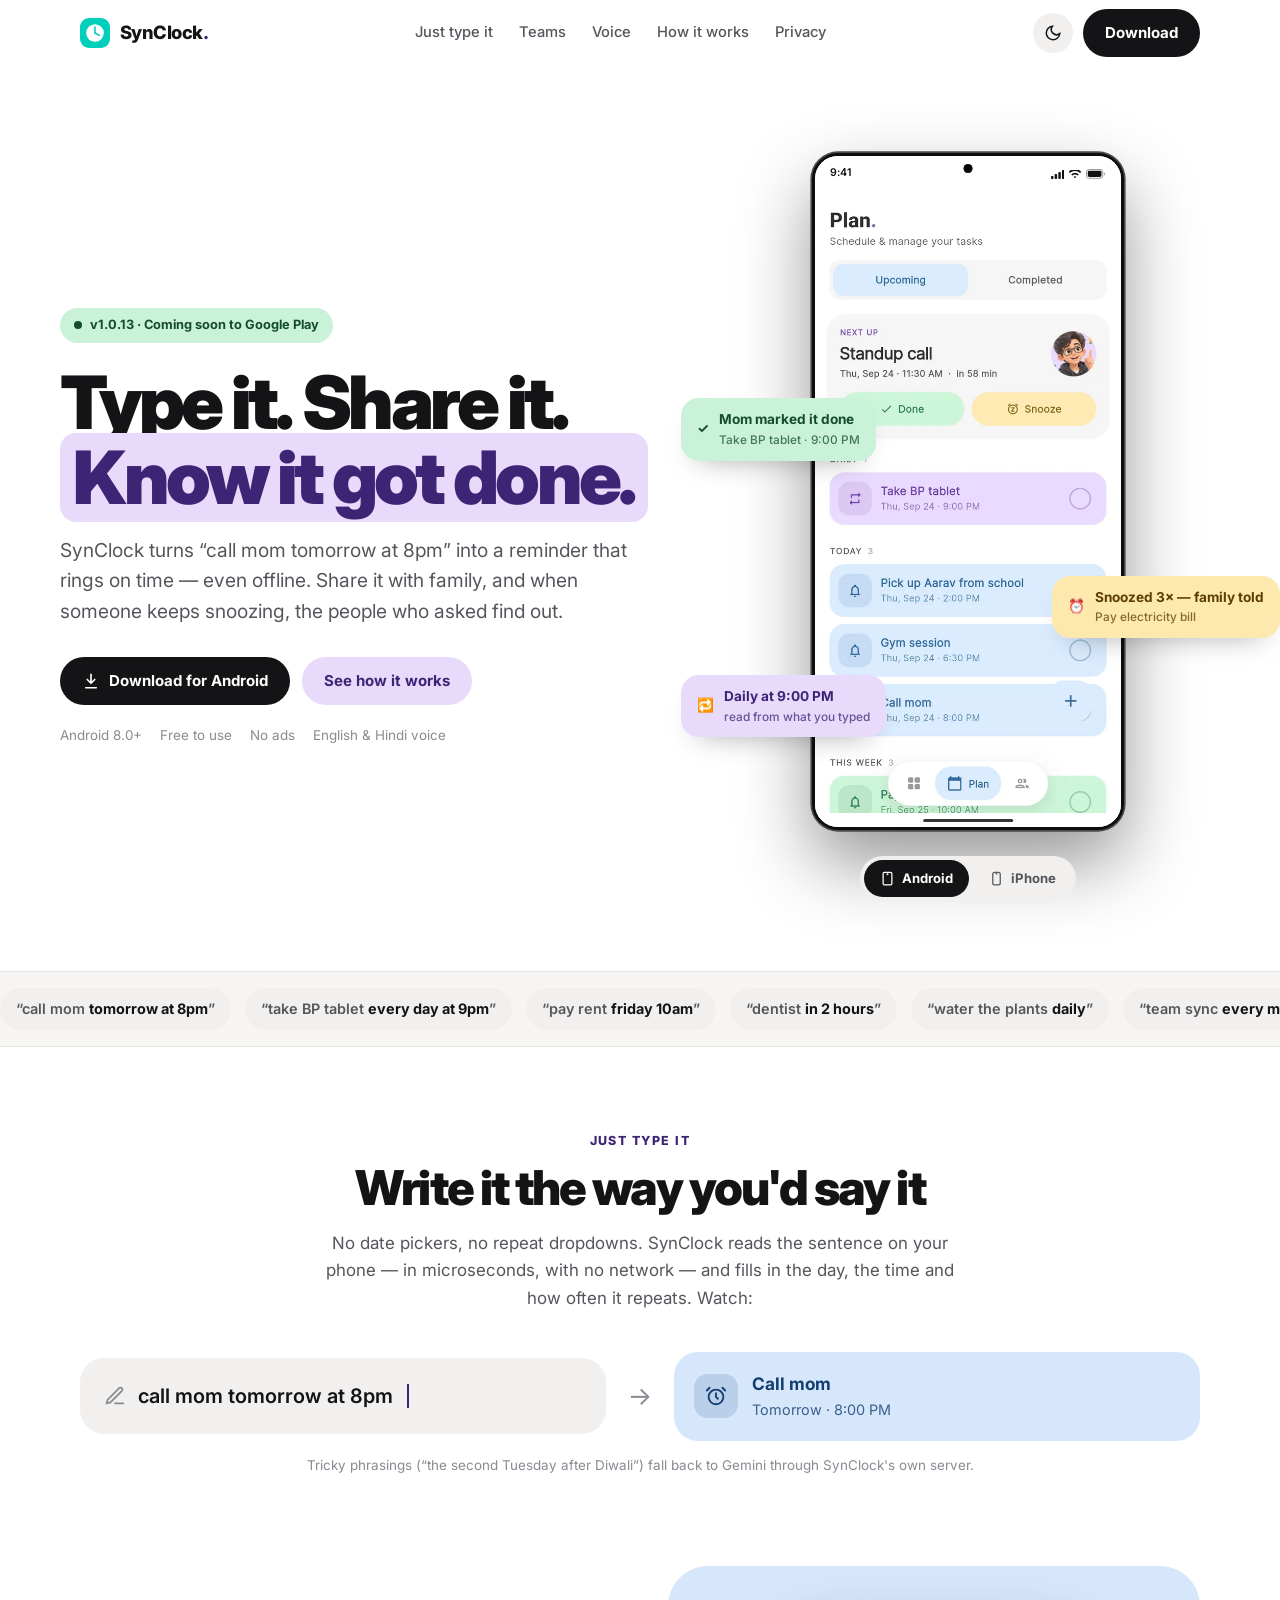
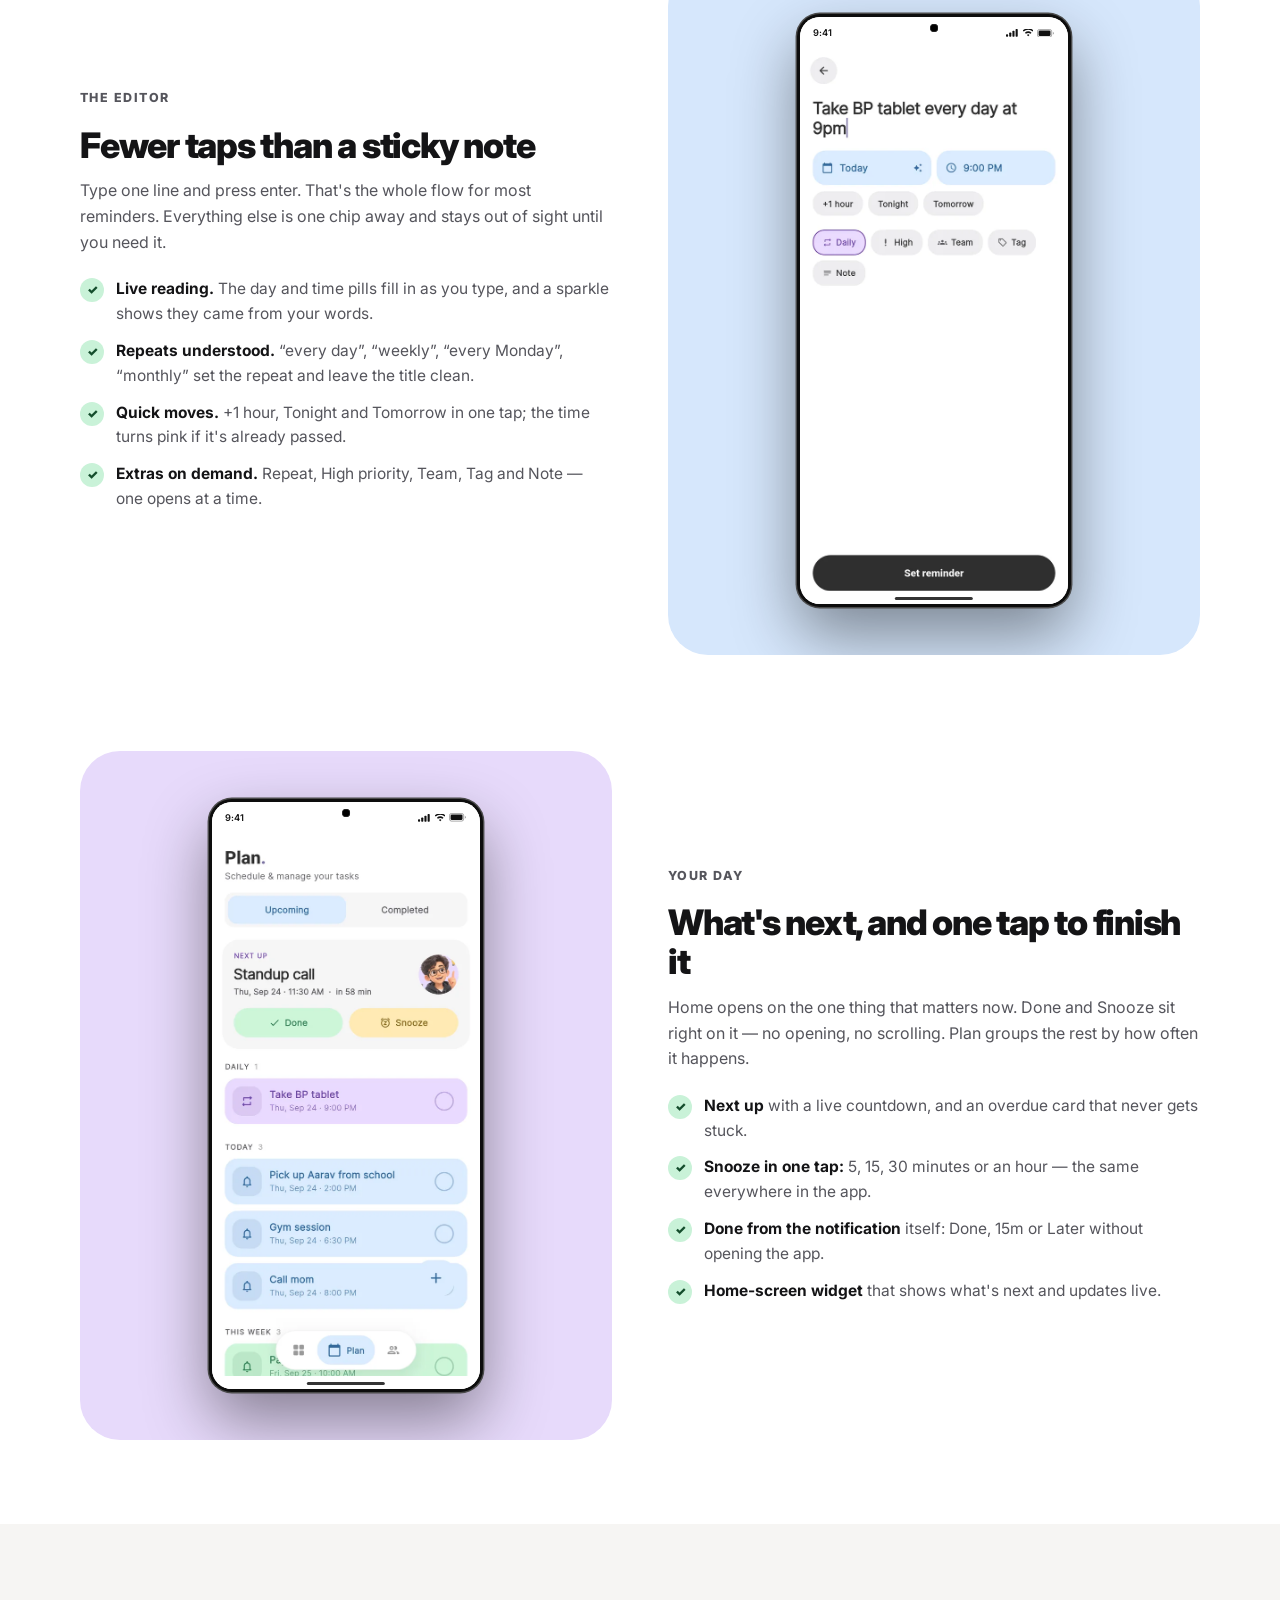
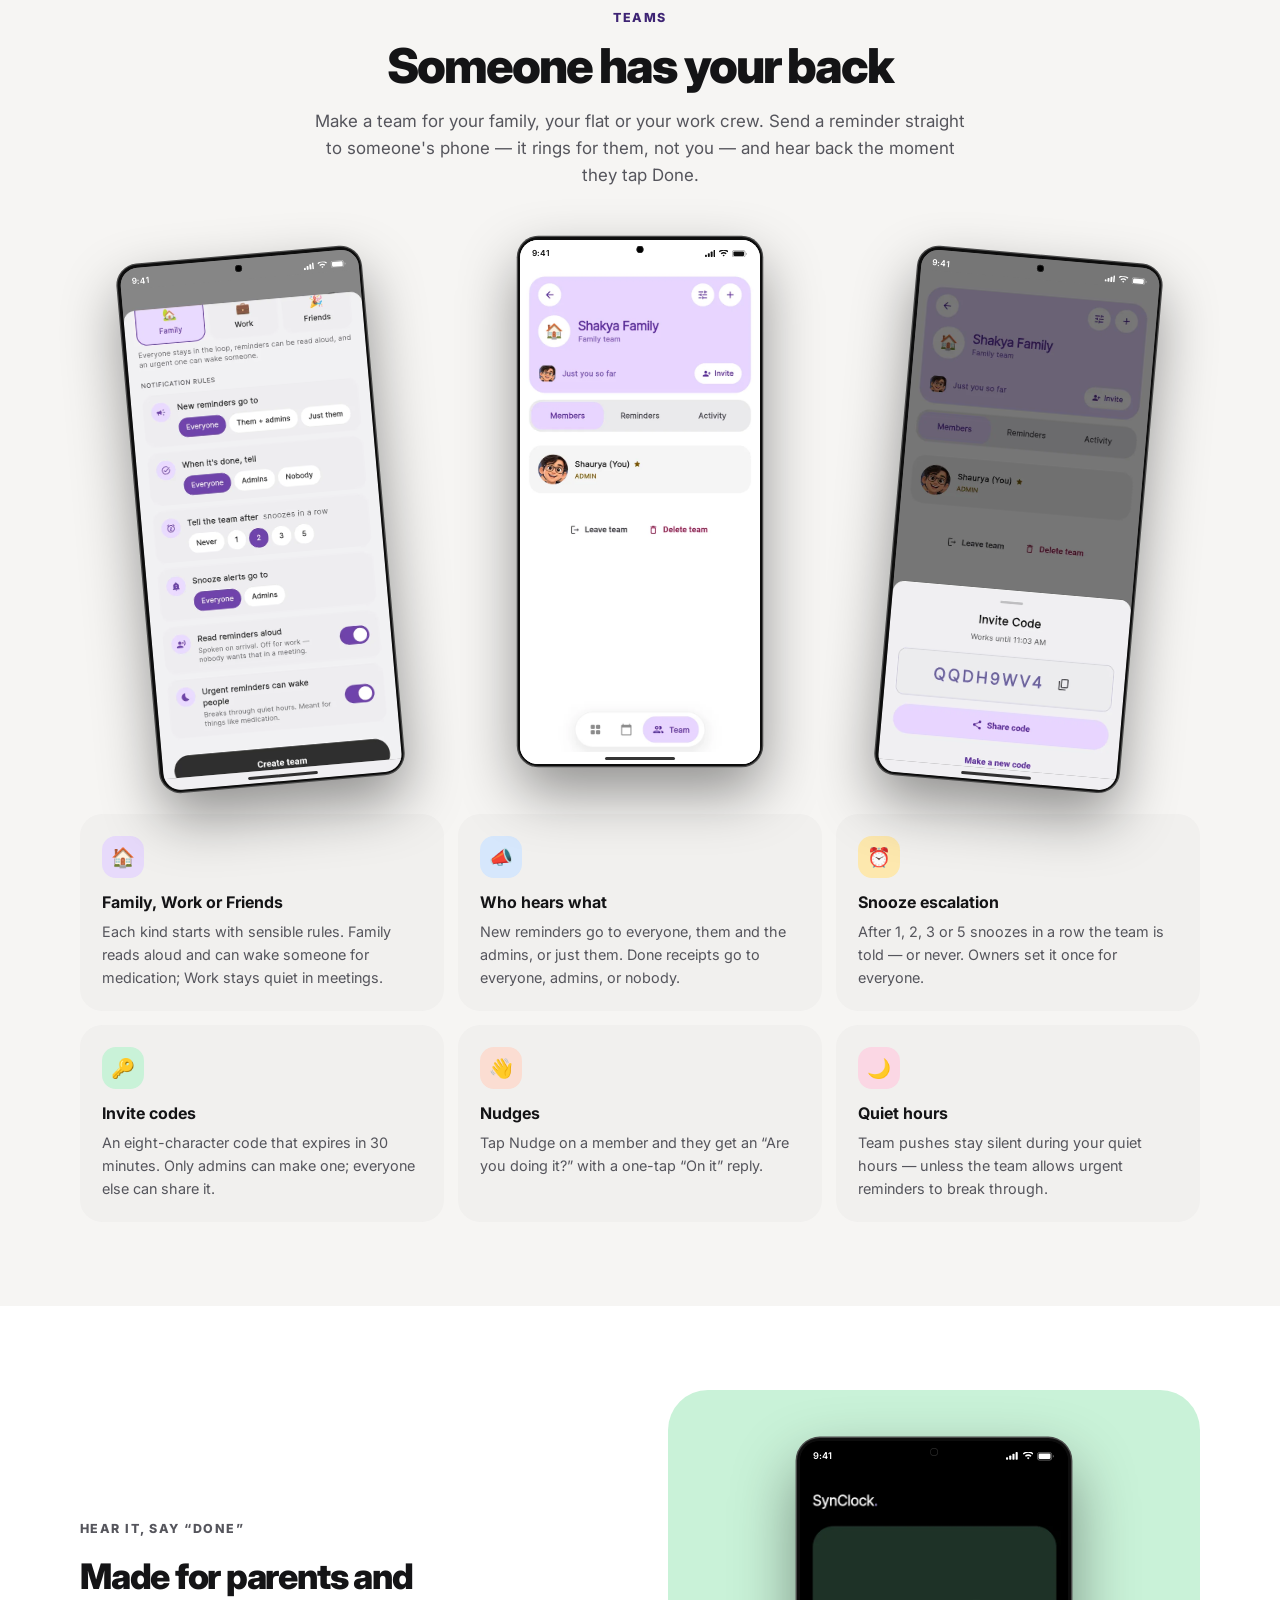
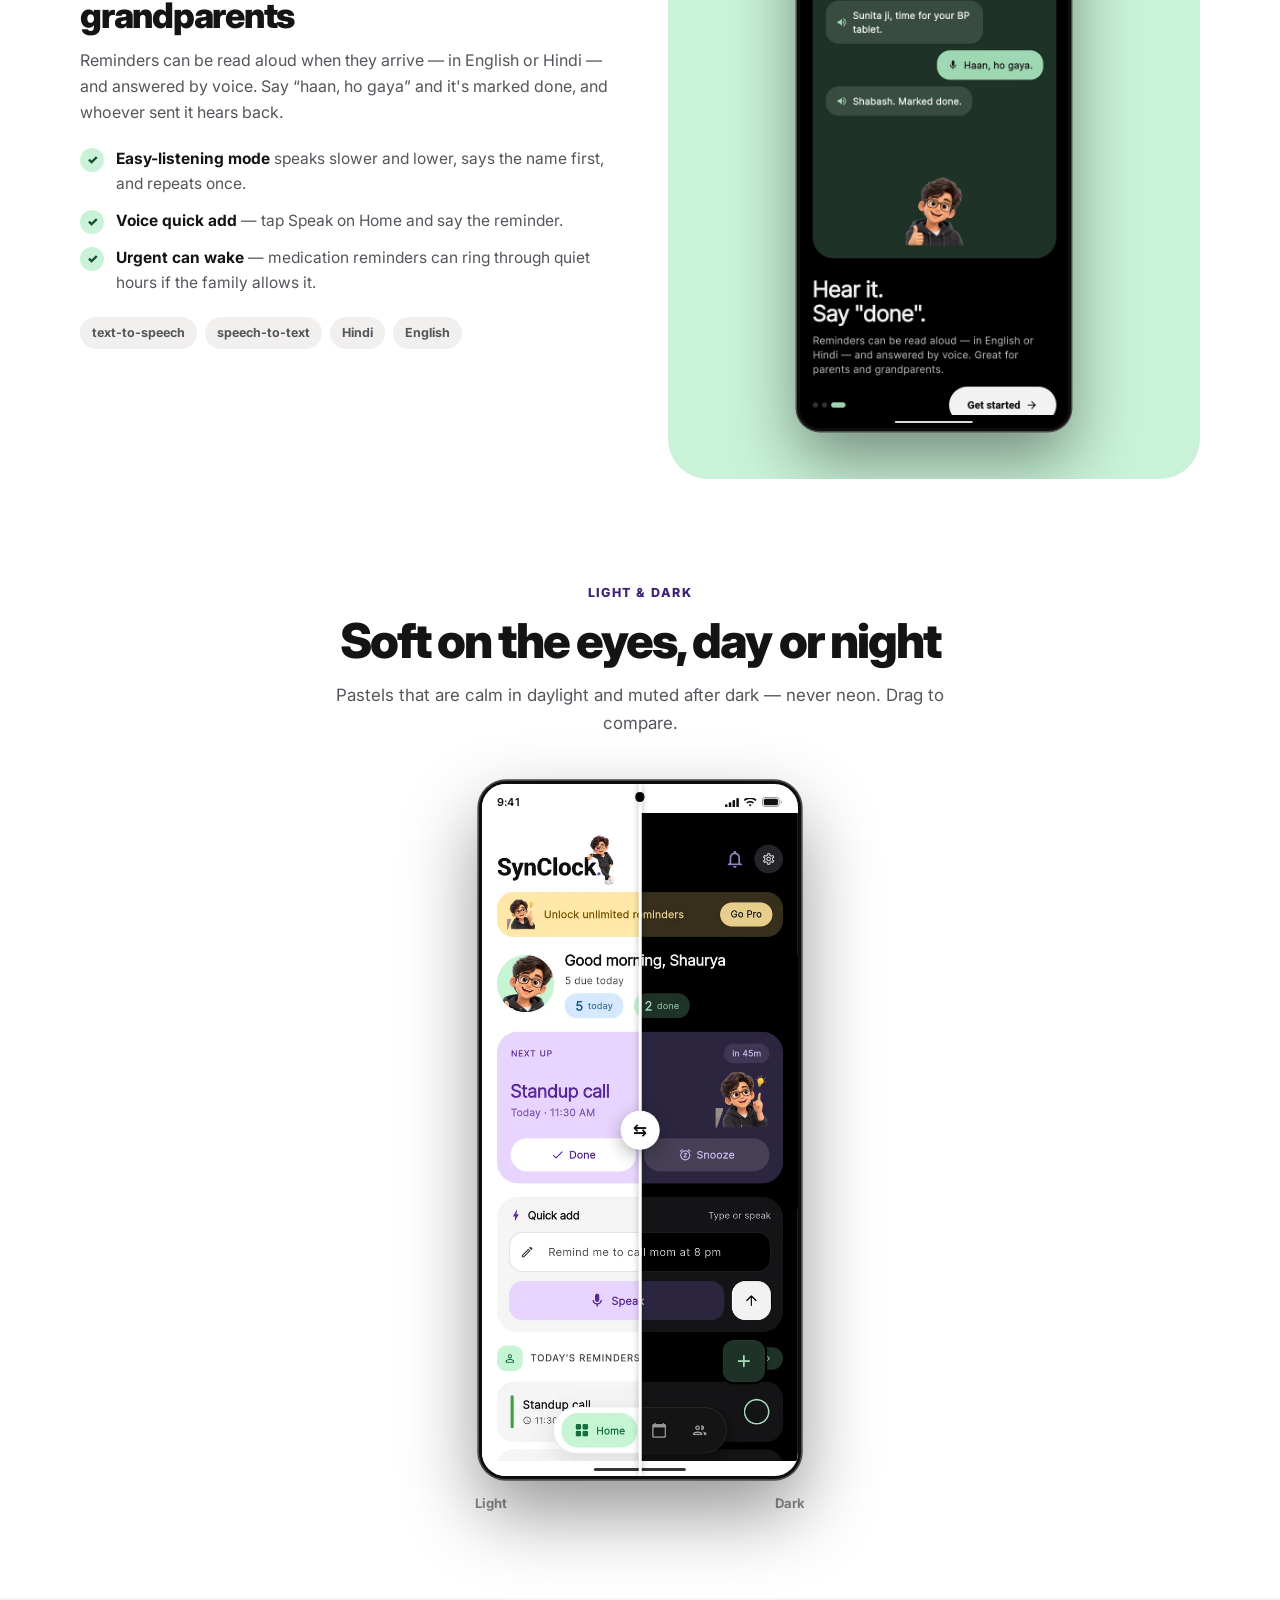
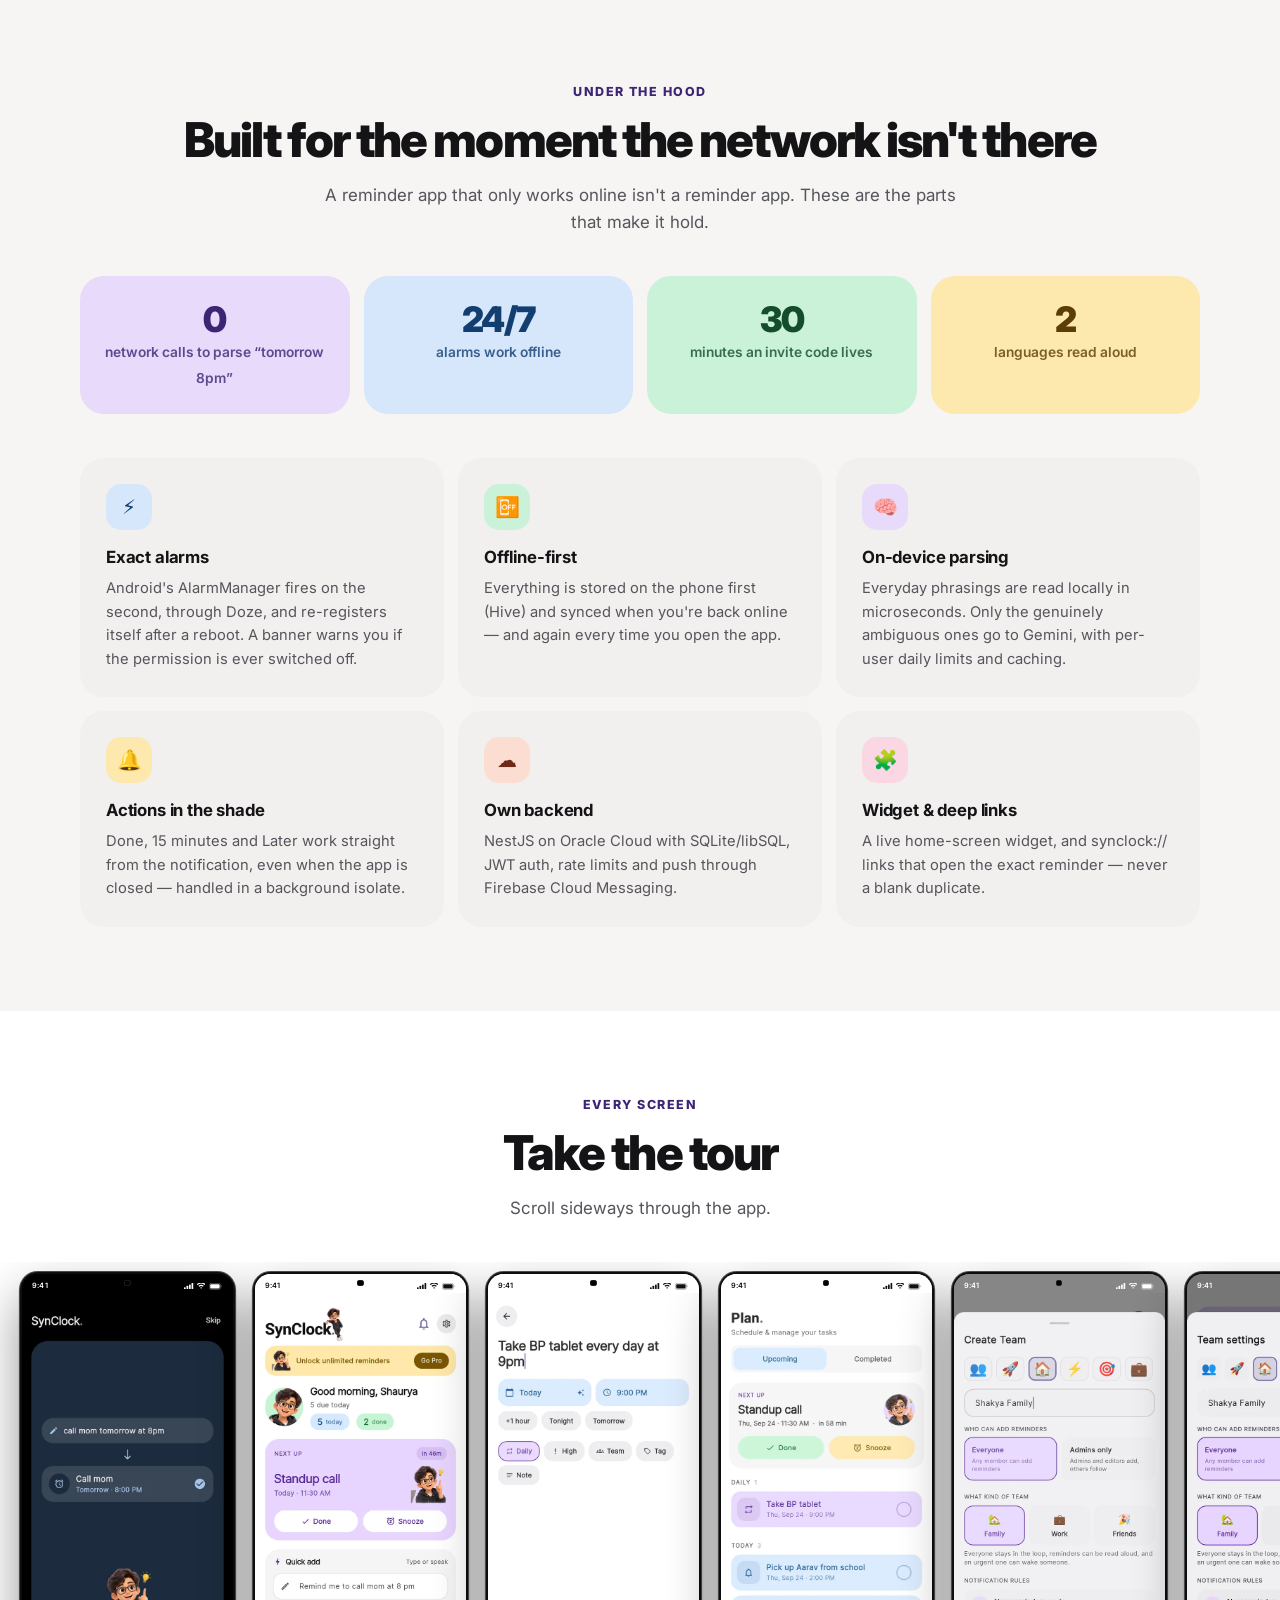
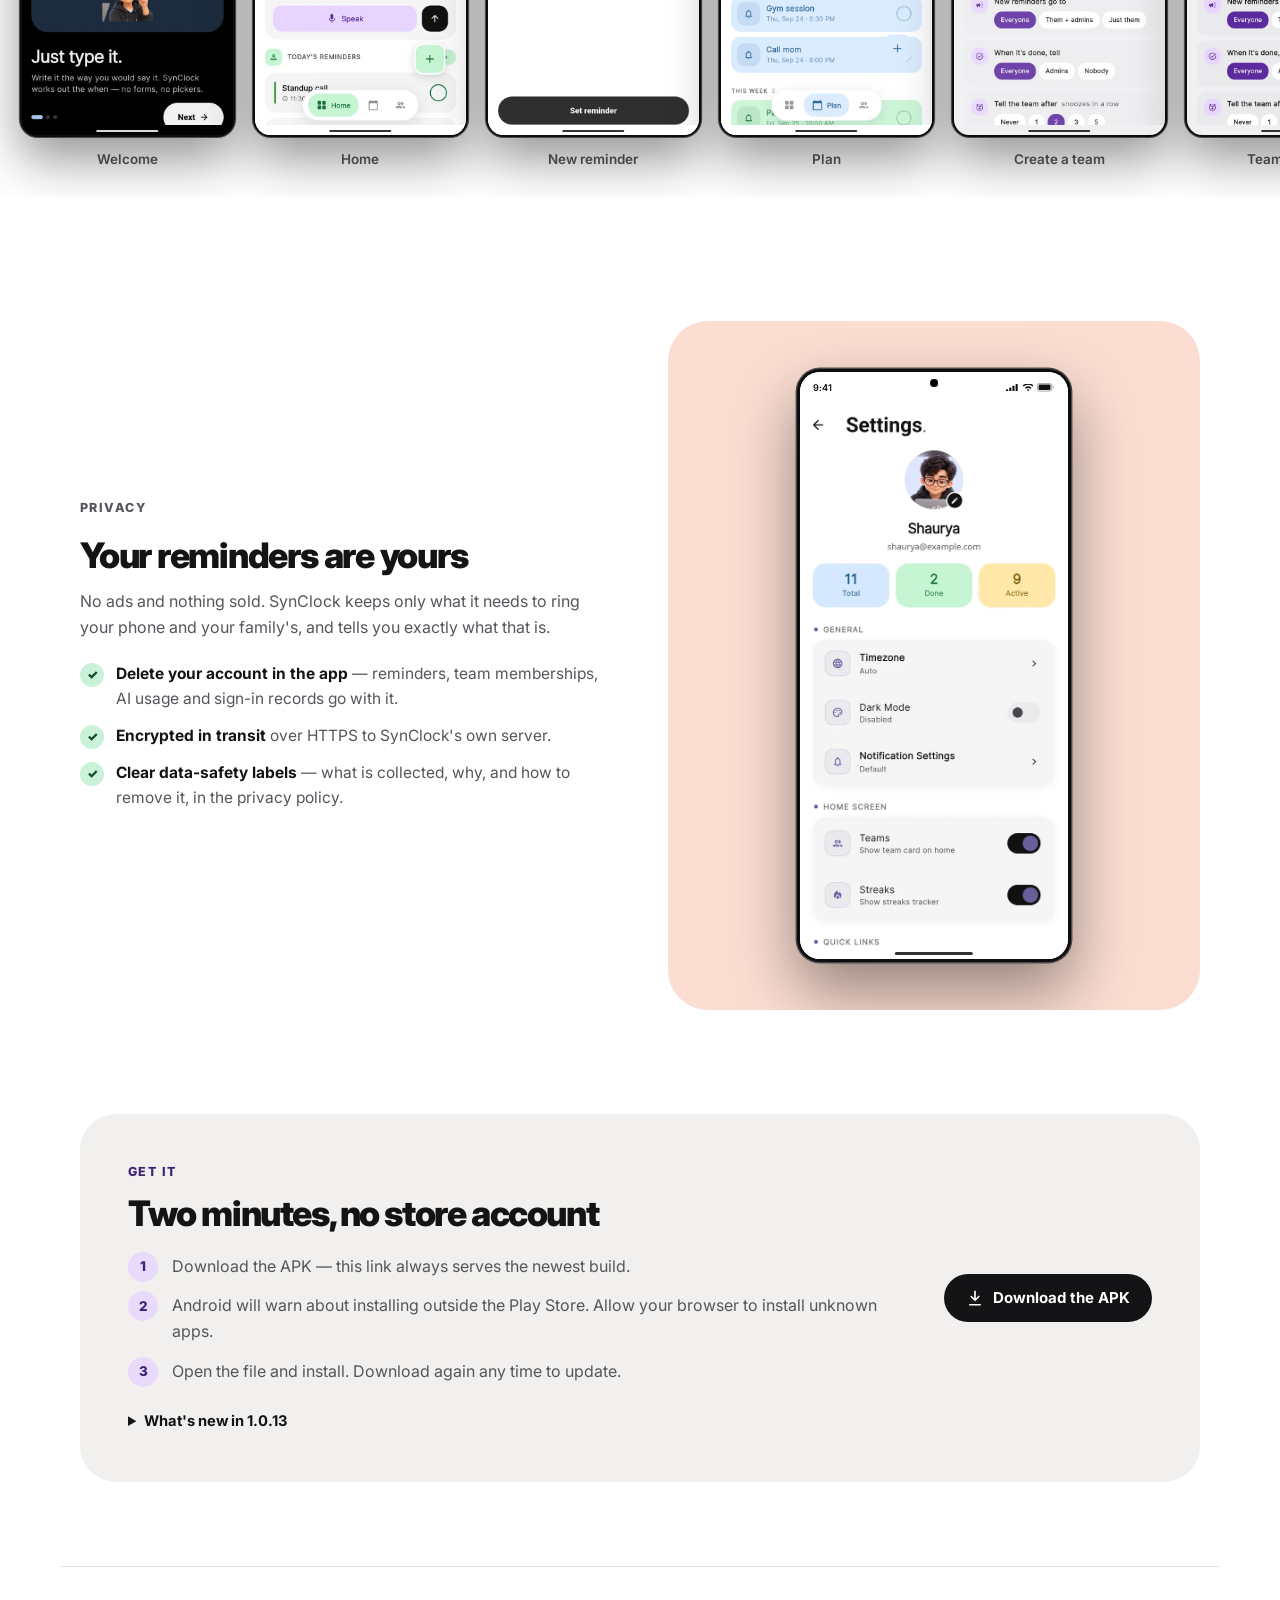
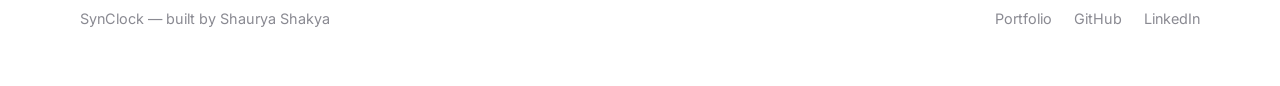
==== commit cea8b3ab: "SynClock page: use the emulator's iPhone 15 Pro and Android frames Same frames as the portfolio emul" ====
--- a/synclock/index.html
+++ b/synclock/index.html
@@ -97,15 +97,44 @@
 .meta{margin-top:20px;font-size:.84rem;color:var(--fg-3);display:flex;gap:18px;flex-wrap:wrap}
 @media(max-width:900px){.meta{justify-content:center}}
 
-/* phone: Android-style flat bezel with a punch-hole */
-.phone{--w:300px;position:relative;width:var(--w);aspect-ratio:600/1248;border-radius:calc(var(--w)*.13);
-  background:var(--bezel);padding:calc(var(--w)*.035);flex-shrink:0;margin-inline:auto;
-  box-shadow:0 30px 60px -30px rgba(0,0,0,.35)}
-.phone::before{content:'';position:absolute;top:calc(var(--w)*.06);left:50%;width:calc(var(--w)*.035);aspect-ratio:1;
-  border-radius:50%;background:#000;transform:translateX(-50%);z-index:3;box-shadow:0 0 0 2px #222}
-.phone .scr{position:relative;width:100%;height:100%;border-radius:calc(var(--w)*.1);overflow:hidden;background:var(--bg-2)}
-.phone img{position:absolute;inset:0;width:100%;height:100%;object-fit:cover;object-position:top}
-.stage{position:relative;display:grid;place-items:center;padding:30px 0}
+/* Device frames — the same iPhone 15 Pro and Android frames as the
+   portfolio's emulator. 1em is one design pixel, so a frame scales from --w. */
+.phone{--w:300px;--top:54em;--bot:22em;--bar:#fff;--bar-fg:#111;--bot-bg:#fff;--ind:#111;
+  font-size:calc(var(--w) / 393);position:relative;width:393em;height:852em;flex-shrink:0;margin-inline:auto;
+  border-radius:54em;background:#2b2b2b;padding:10em;
+  box-shadow:inset 0 0 0 2em #58585a,inset 0 0 0 6em #000,0 0 0 3em #454545,0 40em 90em rgba(0,0,0,.42)}
+.phone::before{content:'';position:absolute;top:22em;left:50%;transform:translateX(-50%);width:122em;height:36em;
+  background:#000;border-radius:20em;z-index:30;pointer-events:none}
+.phone .key{position:absolute;background:#383838;border-radius:2em 0 0 2em;width:4em;box-shadow:inset -1em 0 1em rgba(255,255,255,.1);z-index:5}
+.phone .k-act{top:110em;left:-4em;height:26em}.phone .k-up{top:155em;left:-4em;height:45em}
+.phone .k-dn{top:215em;left:-4em;height:45em}.phone .k-pw{top:160em;right:-4em;height:80em;border-radius:0 2em 2em 0}
+.phone .scr{position:relative;width:100%;height:100%;border-radius:44em;overflow:hidden;background:var(--bar)}
+.phone .layer{position:absolute;inset:0}
+.phone .scr img{position:absolute;left:0;top:var(--top);width:100%;height:calc(100% - var(--top) - var(--bot));object-fit:cover;object-position:top}
+.sys-top{position:absolute;left:0;right:0;top:0;height:var(--top);background:var(--bar);color:var(--bar-fg);z-index:20;
+  display:flex;align-items:flex-end;justify-content:space-between;padding:0 30em 9em;transition:background .9s,color .9s}
+.sys-top .clk{font-size:15em;font-weight:600;letter-spacing:.01em;line-height:1}
+.sys-top .ico{display:flex;align-items:center;gap:6em}
+.sys-top .ico svg{height:11em;width:auto;display:block}
+.sys-top .ico svg:last-child{height:12em}
+.sys-bot{position:absolute;left:0;right:0;bottom:0;height:var(--bot);background:var(--bot-bg);z-index:20;transition:background .9s}
+.sys-bot::after{content:'';position:absolute;bottom:7em;left:50%;transform:translateX(-50%);width:138em;height:5em;
+  background:var(--ind);border-radius:3em;opacity:.85}
+/* Android (Samsung Galaxy style): thin even bezel, centred punch-hole */
+.android .phone{width:384em;height:832em;border-radius:32em;background:#0d0d0d;padding:4em;--top:34em;--bot:18em;
+  box-shadow:0 0 0 2em #4a4a4a,0 40em 90em rgba(0,0,0,.42)}
+.android .phone::before{width:11em;height:11em;top:14em;border-radius:50%;box-shadow:inset 0 0 0 1em #2a2a2a}
+.android .phone .key{display:none}
+.android .phone .scr{border-radius:28em}
+.android .sys-top{padding:0 18em 6em}
+.android .sys-top .clk{font-size:13em}
+.android .sys-bot::after{width:110em;height:4em;bottom:6em}
+.devsw{display:inline-flex;gap:4px;padding:4px;border-radius:100px;background:var(--card);margin-top:26px;position:relative;z-index:5}
+.devsw button{font:inherit;font-size:.82rem;font-weight:700;border:0;cursor:pointer;padding:8px 16px;border-radius:100px;
+  background:transparent;color:var(--fg-2);display:flex;align-items:center;gap:7px;transition:background .2s,color .2s}
+.devsw button.on{background:var(--btn);color:var(--btn-fg)}
+.devsw svg{width:15px;height:15px}
+.stage{position:relative;display:flex;flex-direction:column;align-items:center;padding:30px 0}
 .stage .phone{--w:min(320px,72vw);animation:float 7s ease-in-out infinite}
 @keyframes float{0%,100%{transform:translateY(0) rotate(-1deg)}50%{transform:translateY(-14px) rotate(1deg)}}
 .fade img{opacity:0;transition:opacity .9s ease}
@@ -114,11 +143,11 @@
   font-size:.85rem;font-weight:700;box-shadow:0 14px 30px -18px rgba(0,0,0,.4);white-space:nowrap;
   animation:bob 5s ease-in-out infinite}
 .chip small{display:block;font-weight:500;opacity:.75;font-size:.74rem}
-.chip.c1{background:var(--mint);color:var(--mint-ink);top:14%;left:-2%}
-.chip.c2{background:var(--butter);color:var(--butter-ink);top:48%;right:-6%;animation-delay:-1.6s}
-.chip.c3{background:var(--lav);color:var(--lav-ink);bottom:12%;left:2%;animation-delay:-3.2s}
+.chip.c1{background:var(--mint);color:var(--mint-ink);top:34%;left:-7%}
+.chip.c2{background:var(--butter);color:var(--butter-ink);top:56%;right:-12%;animation-delay:-1.6s}
+.chip.c3{background:var(--lav);color:var(--lav-ink);bottom:24%;left:-7%;animation-delay:-3.2s}
 @keyframes bob{0%,100%{transform:translateY(0)}50%{transform:translateY(-8px)}}
-@media(max-width:560px){.chip{font-size:.72rem;padding:8px 11px}.chip.c1{left:3%}.chip.c2{right:3%}.chip.c3{left:5%}}
+@media(max-width:560px){.chip{font-size:.72rem;padding:8px 11px}.chip.c1{left:2%;top:36%}.chip.c2{right:2%}.chip.c3{left:3%;bottom:26%}}
 
 /* ── marquee ────────────────────────────────────────────── */
 .marquee{overflow:hidden;border-block:1px solid var(--line);padding:16px 0;background:var(--bg-2)}
@@ -168,7 +197,7 @@
 .panel{border-radius:40px;padding:48px 20px;display:grid;place-items:center;position:relative;overflow:hidden}
 .panel.lav{background:var(--lav)}.panel.sky{background:var(--sky)}.panel.mint{background:var(--mint)}
 .panel.butter{background:var(--butter)}.panel.peach{background:var(--peach)}
-.panel .phone{--w:min(280px,64vw)}
+.panel .phone{--w:min(280px,62vw)}
 .pills{display:flex;flex-wrap:wrap;gap:8px}
 .pill{font-size:.78rem;font-weight:700;padding:6px 12px;border-radius:100px;background:var(--card);color:var(--fg-2)}
 
@@ -187,16 +216,14 @@
 .rule p{color:var(--fg-2);font-size:.9rem}
 
 /* compare slider */
-.compare{position:relative;width:min(340px,80vw);margin:44px auto 0;aspect-ratio:600/1248;border-radius:44px;overflow:hidden;
-  background:var(--bezel);padding:12px;box-shadow:0 30px 60px -30px rgba(0,0,0,.35);user-select:none;touch-action:pan-y}
-.compare .in{position:relative;width:100%;height:100%;border-radius:34px;overflow:hidden}
-.compare img{position:absolute;inset:0;width:100%;height:100%;object-fit:cover;object-position:top}
-.compare .dark{clip-path:inset(0 0 0 var(--x,50%))}
-.compare .bar{position:absolute;top:0;bottom:0;left:var(--x,50%);width:3px;background:#fff;transform:translateX(-50%);z-index:2;pointer-events:none}
-.compare .knob{position:absolute;top:50%;left:var(--x,50%);width:46px;height:46px;border-radius:50%;background:#fff;color:#141416;
-  transform:translate(-50%,-50%);z-index:3;display:grid;place-items:center;font-weight:900;box-shadow:0 6px 20px rgba(0,0,0,.3);pointer-events:none}
-.compare input{position:absolute;inset:0;width:100%;height:100%;opacity:0;cursor:ew-resize;z-index:4;margin:0}
-.labels{display:flex;justify-content:space-between;width:min(340px,80vw);margin:14px auto 0;font-size:.82rem;font-weight:700;color:var(--fg-3)}
+.compare{--w:min(330px,78vw);margin-top:44px;user-select:none;touch-action:pan-y}
+.compare .layer.dark{clip-path:inset(0 0 0 var(--x,50%))}
+.compare .bar{position:absolute;top:0;bottom:0;left:var(--x,50%);width:3em;background:#fff;transform:translateX(-50%);z-index:24;pointer-events:none;box-shadow:0 0 8em rgba(0,0,0,.35)}
+.compare .knob{position:absolute;top:50%;left:var(--x,50%);width:46em;height:46em;border-radius:50%;background:#fff;color:#141416;font-size:inherit;
+  transform:translate(-50%,-50%);z-index:25;display:grid;place-items:center;box-shadow:0 6em 20em rgba(0,0,0,.3);pointer-events:none}
+.compare .knob span{font-size:20em;font-weight:900}
+.compare input{position:absolute;inset:0;width:100%;height:100%;opacity:0;cursor:ew-resize;z-index:26;margin:0}
+.labels{display:flex;justify-content:space-between;width:min(330px,78vw);margin:14px auto 0;font-size:.82rem;font-weight:700;color:var(--fg-3)}
 
 /* tech grid */
 .grid{display:grid;grid-template-columns:repeat(3,1fr);gap:14px;margin-top:44px}
@@ -288,6 +315,10 @@
       <img src="shots/editor.webp" alt="Editor reading 'Take BP tablet every day at 9pm' as a daily 9 PM reminder" width="600" height="1248" loading="lazy">
       <img src="shots/home-dark.webp" alt="Home screen in dark mode" width="600" height="1248" loading="lazy">
     </div></div>
+    <div class="devsw" role="group" aria-label="Phone frame">
+      <button data-dev="android"><svg viewBox="0 0 24 24" fill="none" stroke="currentColor" stroke-width="2"><rect x="5" y="2" width="14" height="20" rx="2"/><circle cx="12" cy="5" r=".6" fill="currentColor"/></svg>Android</button>
+      <button data-dev="ios"><svg viewBox="0 0 24 24" fill="none" stroke="currentColor" stroke-width="2"><rect x="6" y="2" width="12" height="20" rx="3"/><path d="M10.5 4.5h3"/></svg>iPhone</button>
+    </div>
     <div class="chip c1">✓ <span>Mom marked it done<small>Take BP tablet · 9:00 PM</small></span></div>
     <div class="chip c2">⏰ <span>Snoozed 3× — family told<small>Pay electricity bill</small></span></div>
     <div class="chip c3">🔁 <span>Daily at 9:00 PM<small>read from what you typed</small></span></div>
@@ -394,14 +425,12 @@
     <h2>Soft on the eyes, day or night</h2>
     <p class="lead">Pastels that are calm in daylight and muted after dark — never neon. Drag to compare.</p>
   </div>
-  <div class="compare reveal" data-d="1" id="compare">
-    <div class="in">
-      <img src="shots/home.webp" alt="Home in light mode" loading="lazy" width="600" height="1248">
-      <img class="dark" src="shots/home-dark.webp" alt="Home in dark mode" loading="lazy" width="600" height="1248">
-    </div>
-    <div class="bar"></div><div class="knob">⇆</div>
+  <div class="phone compare reveal" data-d="1" id="compare"><div class="scr">
+    <div class="layer"><img src="shots/home.webp" alt="Home in light mode" loading="lazy" width="600" height="1248"></div>
+    <div class="layer dark"><img src="shots/home-dark.webp" alt="Home in dark mode" loading="lazy" width="600" height="1248"></div>
+    <div class="bar"></div><div class="knob"><span>⇆</span></div>
     <input type="range" min="0" max="100" value="50" aria-label="Compare light and dark mode">
-  </div>
+  </div></div>
   <div class="labels"><span>Light</span><span>Dark</span></div>
 </section>
 
@@ -522,6 +551,42 @@
   try { localStorage.setItem('sc-theme', root.dataset.theme); } catch (e) {}
 };
 
+// Device chrome: keys, status bar and home bar, coloured to each screenshot.
+const COLORS = {"editor":["#ffffff","#ffffff"],"home":["#ffffff","#ffffff"],"home-dark":["#000000","#000000"],
+  "onb1":["#000000","#000000"],"onb2":["#000000","#000000"],"onb3":["#000000","#000000"],
+  "plan":["#ffffff","#ffffff"],"plan-dark":["#000000","#000000"],"settings":["#ffffff","#ffffff"],
+  "team-activity":["#ffffff","#ffffff"],"team-detail":["#ffffff","#ffffff"],"team-create":["#868686","#f0eff2"],
+  "team-create2":["#868686","#f0eff2"],"team-invite":["#767676","#f0eff2"],"team-settings":["#767676","#f0eff2"]};
+const lum = h => { const n = parseInt(h.slice(1), 16); return (.299 * (n >> 16) + .587 * (n >> 8 & 255) + .114 * (n & 255)) / 255; };
+const nameOf = img => img.getAttribute('src').split('/').pop().replace('.webp', '');
+function paint(el, name) {
+  const [t, b] = COLORS[name] || ['#ffffff', '#ffffff'];
+  el.style.setProperty('--bar', t); el.style.setProperty('--bar-fg', lum(t) > .6 ? '#111' : '#fff');
+  el.style.setProperty('--bot-bg', b); el.style.setProperty('--ind', lum(b) > .6 ? '#111' : '#fff');
+}
+const STATUS = '<span class="clk">9:41</span><span class="ico">'
+  + '<svg viewBox="0 0 17 11" fill="currentColor"><rect y="7.5" width="3" height="3.5" rx="1"/><rect x="4.5" y="5" width="3" height="6" rx="1"/><rect x="9" y="2.5" width="3" height="8.5" rx="1"/><rect x="13.5" width="3" height="11" rx="1"/></svg>'
+  + '<svg viewBox="0 0 16 12" fill="currentColor"><path d="M8 11.2 6.1 9.1a2.8 2.8 0 0 1 3.8 0L8 11.2Zm3.6-3.9a6 6 0 0 0-7.2 0L2.9 5.6a8.2 8.2 0 0 1 10.2 0l-1.5 1.7ZM15 3.9a10.6 10.6 0 0 0-14 0L-.4 2.2a12.8 12.8 0 0 1 16.8 0L15 3.9Z"/></svg>'
+  + '<svg viewBox="0 0 25 12" fill="none"><rect x=".6" y=".6" width="20" height="10.8" rx="3" stroke="currentColor" stroke-opacity=".5"/><rect x="2.2" y="2.2" width="16.8" height="7.6" rx="1.8" fill="currentColor"/><path d="M22.4 4.2v3.6a2 2 0 0 0 0-3.6Z" fill="currentColor" fill-opacity=".5"/></svg></span>';
+document.querySelectorAll('.phone').forEach(p => {
+  p.insertAdjacentHTML('afterbegin', '<i class="key k-act"></i><i class="key k-up"></i><i class="key k-dn"></i><i class="key k-pw"></i>');
+  const layers = p.querySelectorAll('.layer');
+  (layers.length ? [...layers] : [p.querySelector('.scr')]).forEach(h => {
+    h.insertAdjacentHTML('beforeend', `<div class="sys-top">${STATUS}</div><div class="sys-bot"></div>`);
+    paint(h, nameOf(h.querySelector('img.on') || h.querySelector('img')));
+  });
+});
+
+// iPhone or Android frame. Android by default — SynClock is an Android app.
+const setDev = d => {
+  document.body.classList.toggle('android', d === 'android');
+  document.querySelectorAll('.devsw button').forEach(b => b.classList.toggle('on', b.dataset.dev === d));
+  try { localStorage.setItem('sc-dev', d); } catch (e) {}
+};
+let dev = 'android'; try { dev = localStorage.getItem('sc-dev') || dev; } catch (e) {}
+setDev(dev);
+document.querySelectorAll('.devsw button').forEach(b => b.onclick = () => setDev(b.dataset.dev));
+
 // Header border once scrolled.
 const hdr = document.getElementById('hdr');
 addEventListener('scroll', () => hdr.classList.toggle('stuck', scrollY > 10), { passive: true });
@@ -542,7 +607,8 @@
 // Hero phone crossfades through the app.
 const shots = [...document.querySelectorAll('#heroPhone img')];
 let s = 0;
-if (!reduce) setInterval(() => { shots[s].classList.remove('on'); s = (s + 1) % shots.length; shots[s].classList.add('on'); }, 3200);
+const heroScr = document.querySelector('#heroPhone .scr');
+if (!reduce) setInterval(() => { shots[s].classList.remove('on'); s = (s + 1) % shots.length; shots[s].classList.add('on'); paint(heroScr, nameOf(shots[s])); }, 3200);
 
 // Marquee of things people actually type.
 const said = ['call mom <b>tomorrow at 8pm</b>','take BP tablet <b>every day at 9pm</b>','pay rent <b>friday 10am</b>','dentist <b>in 2 hours</b>',
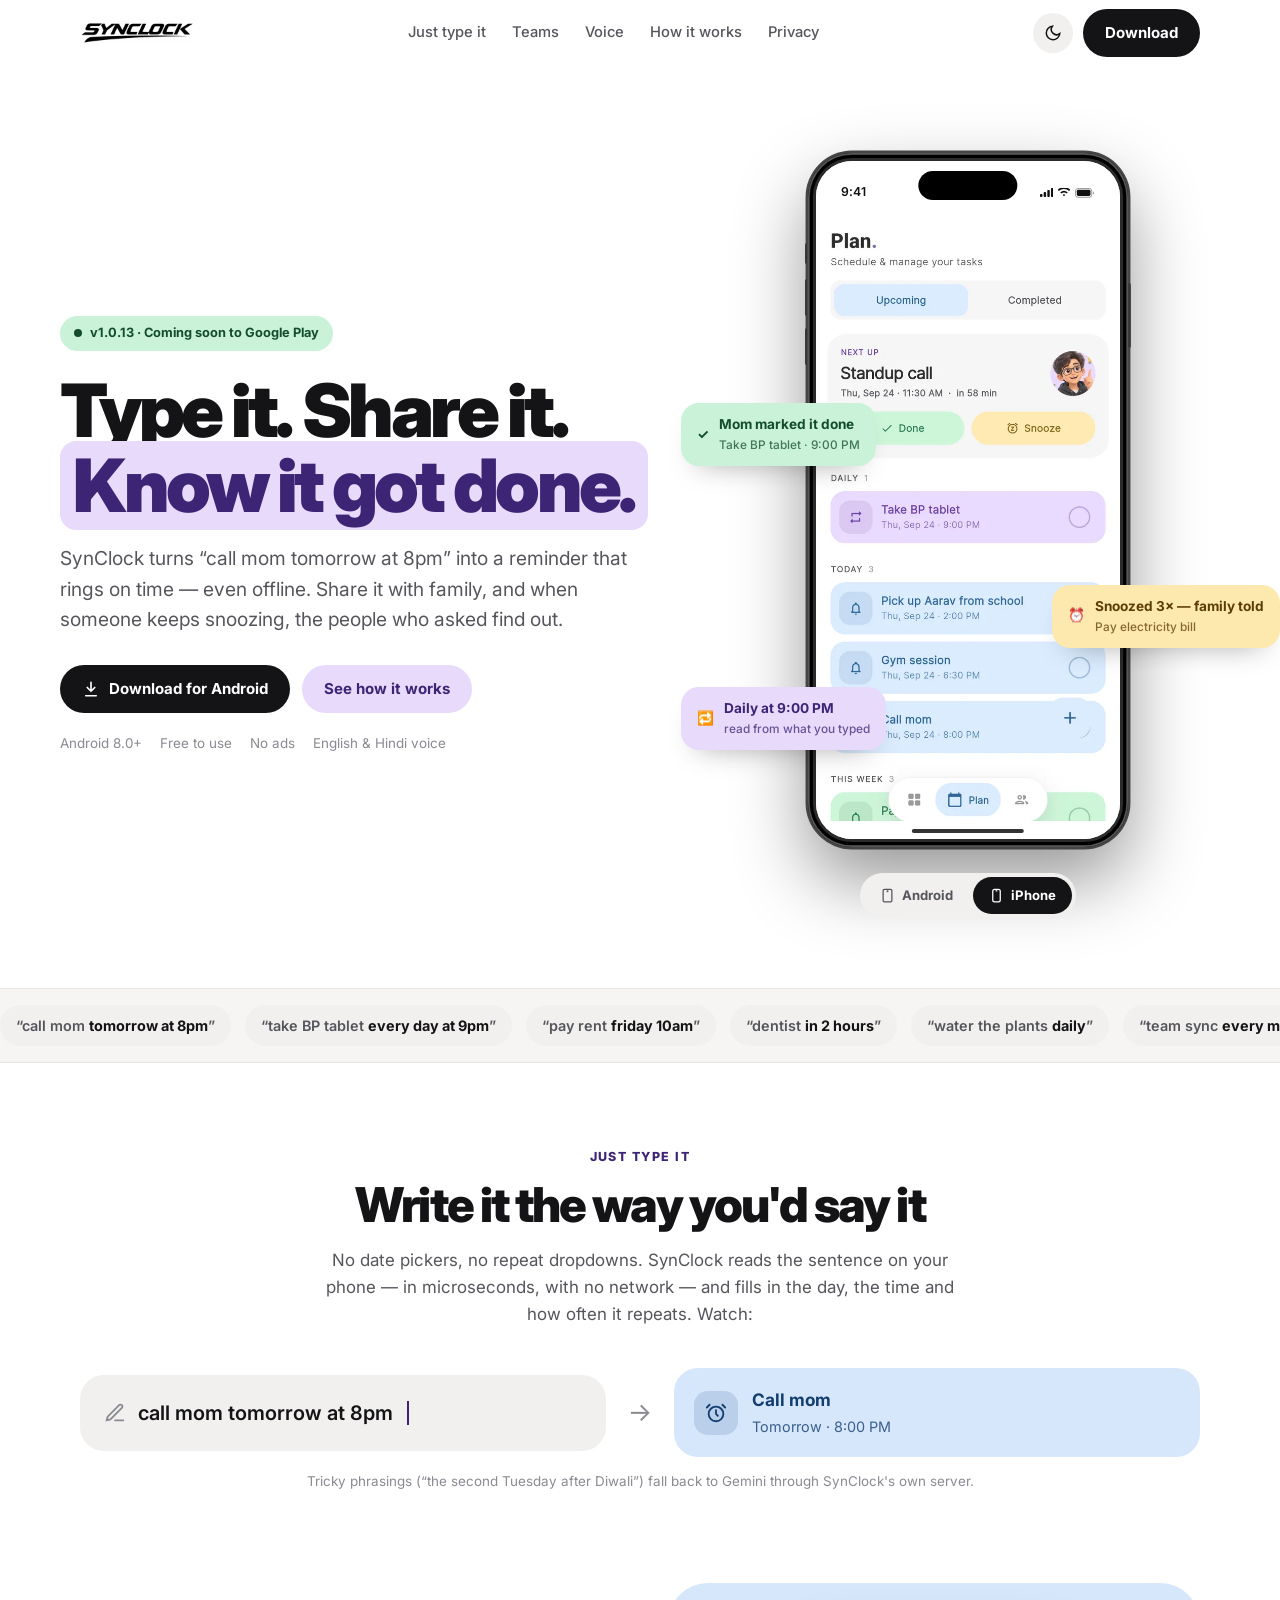
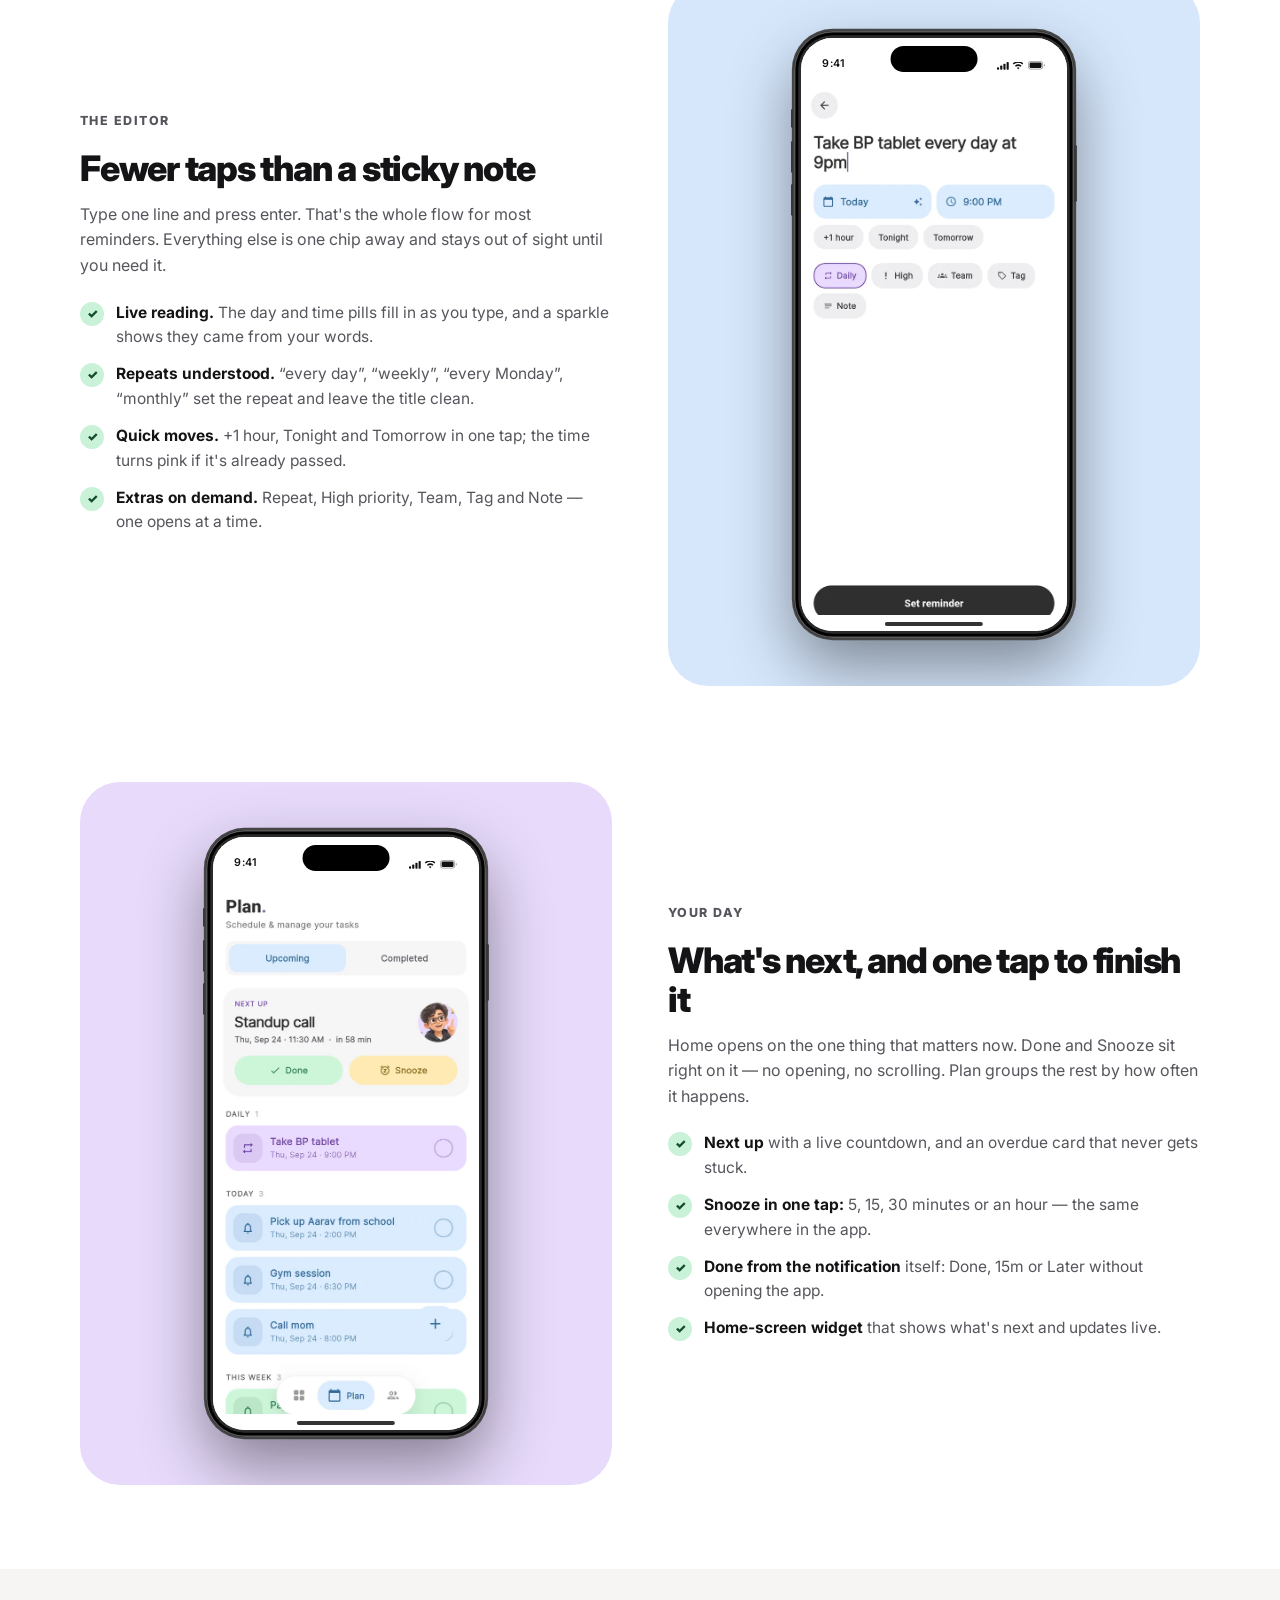
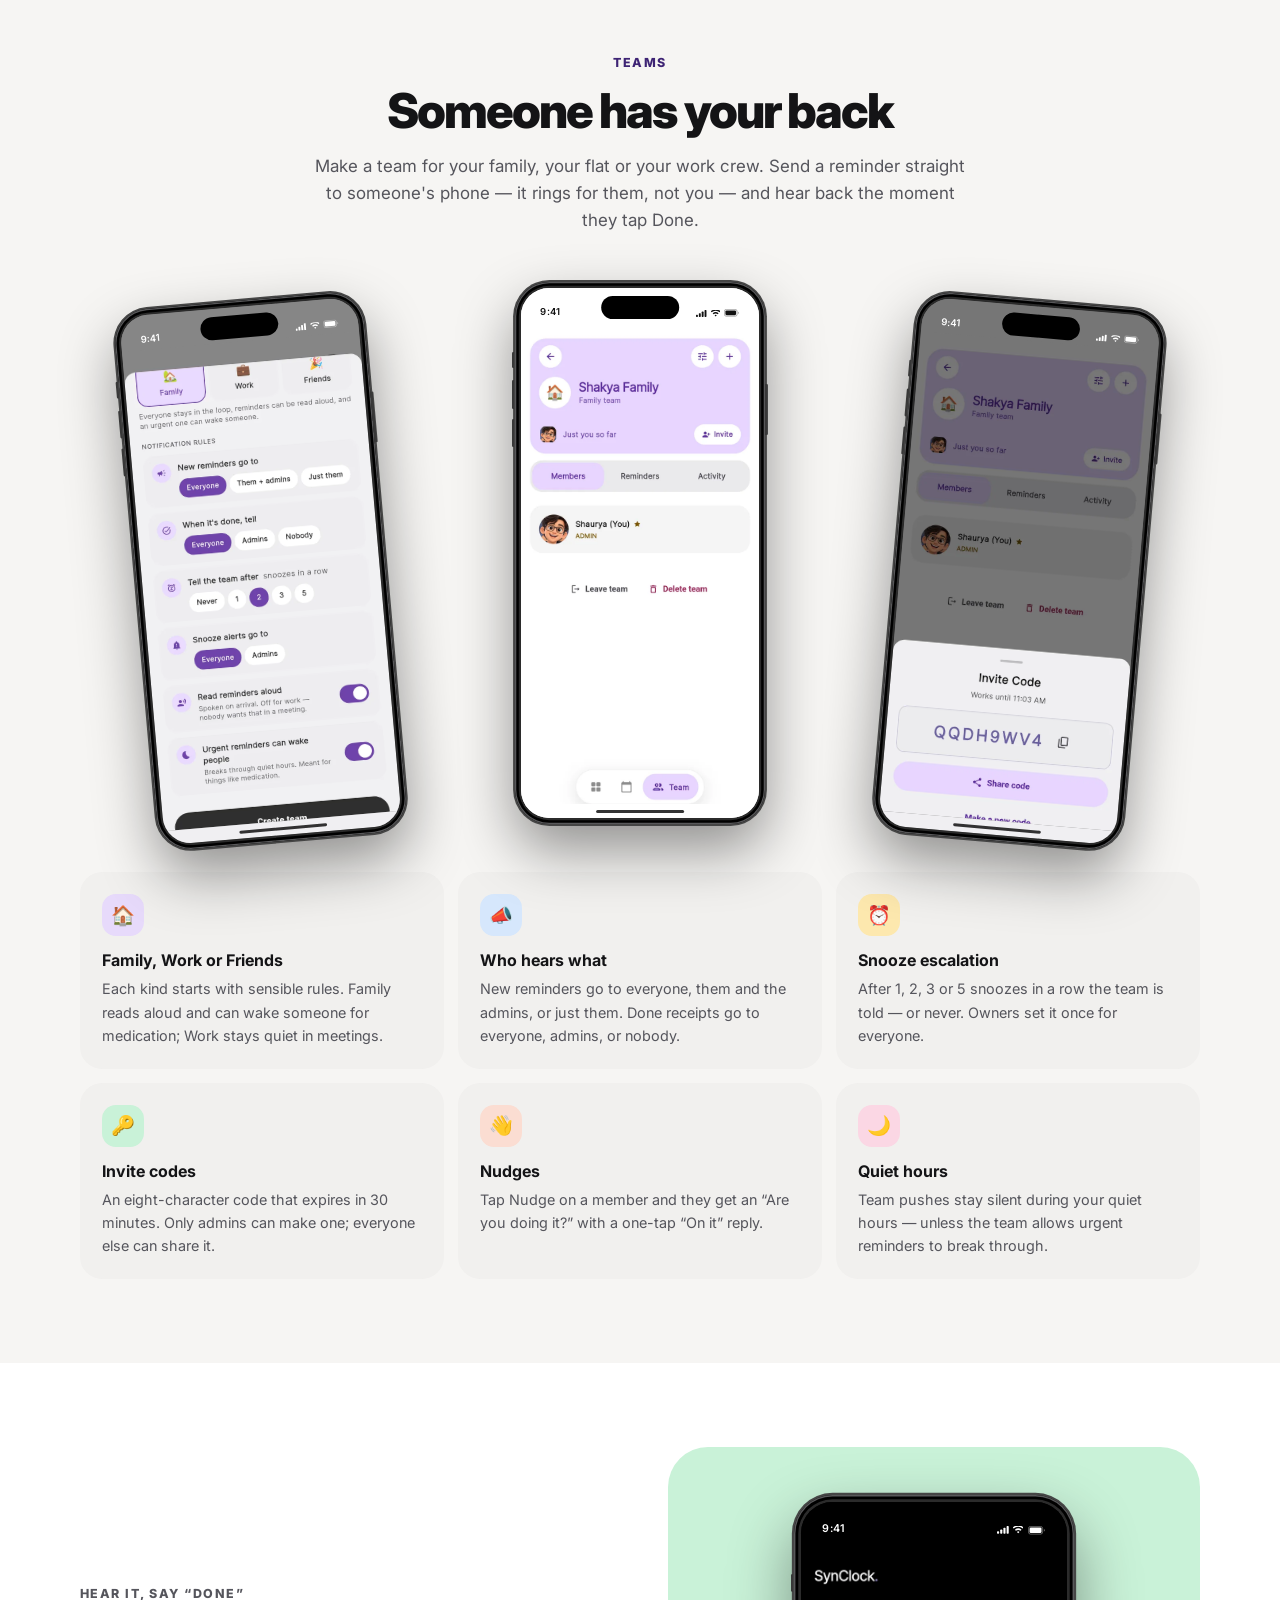
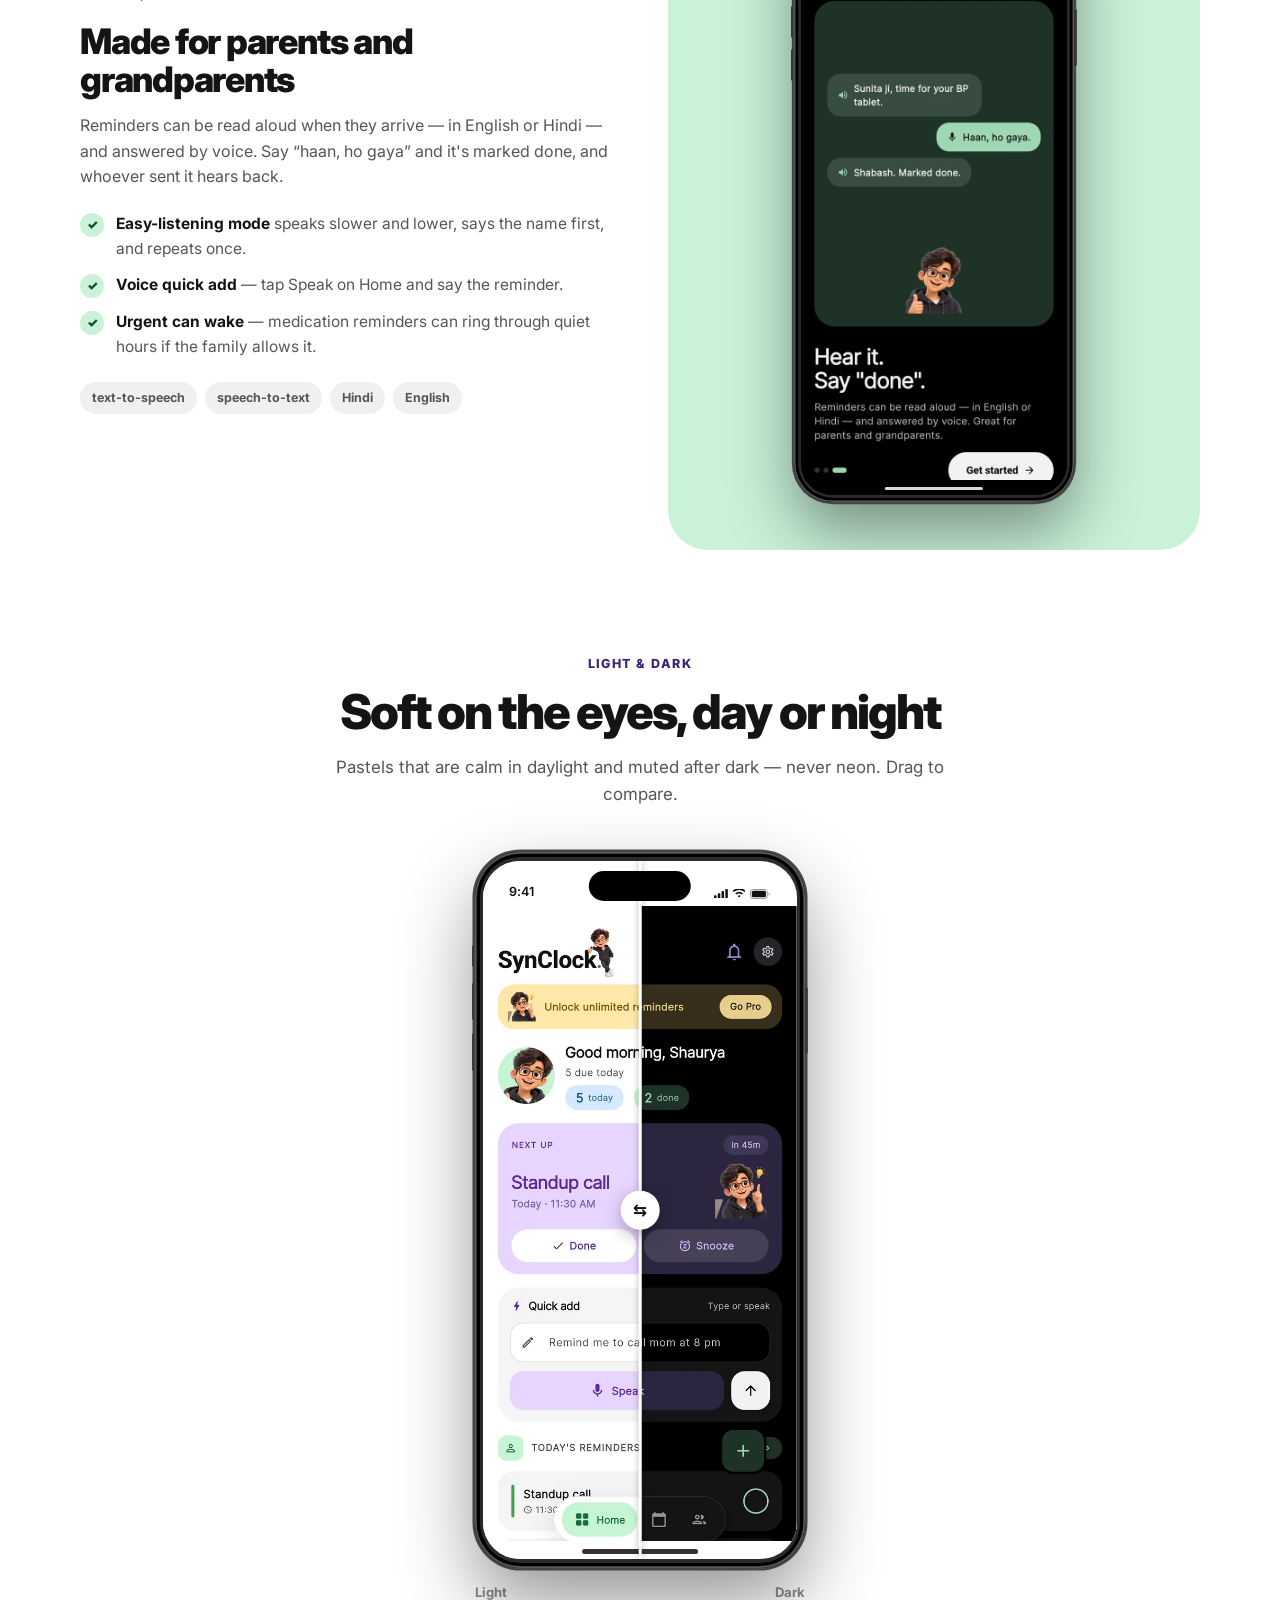
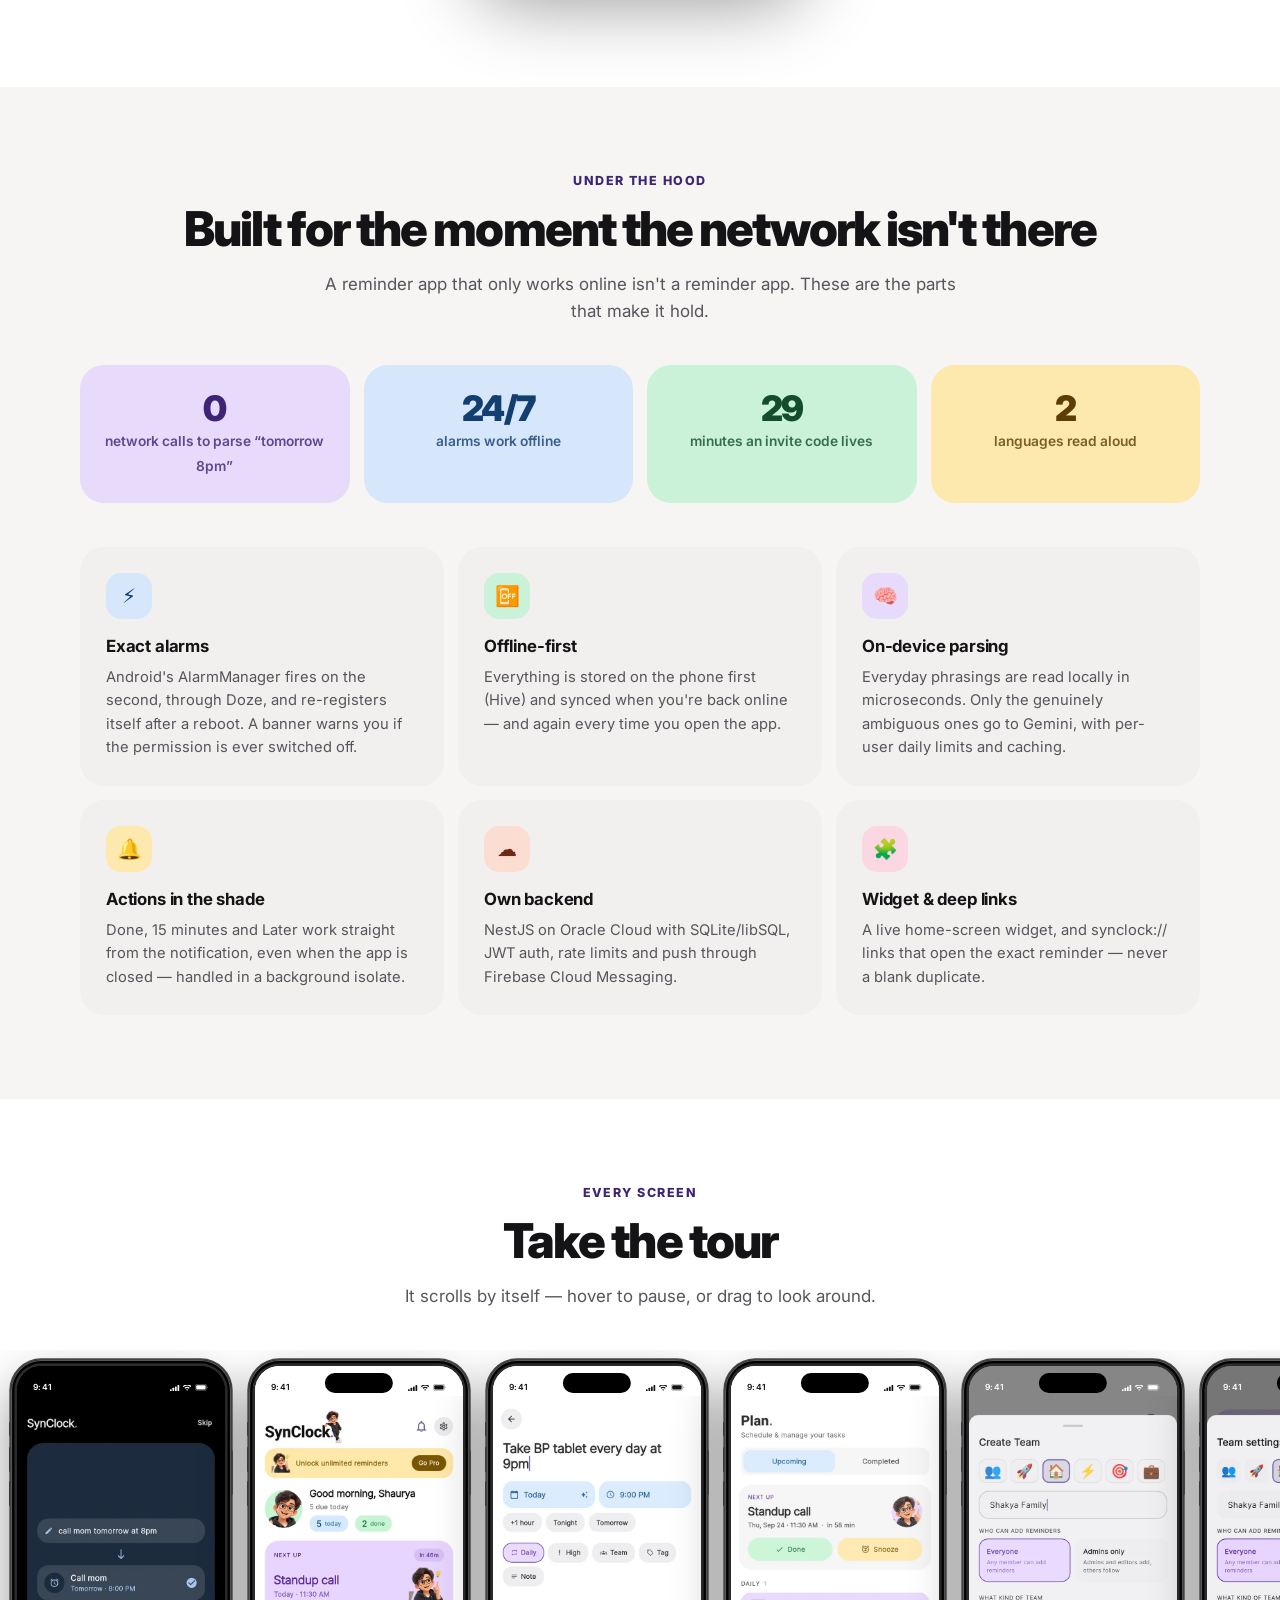
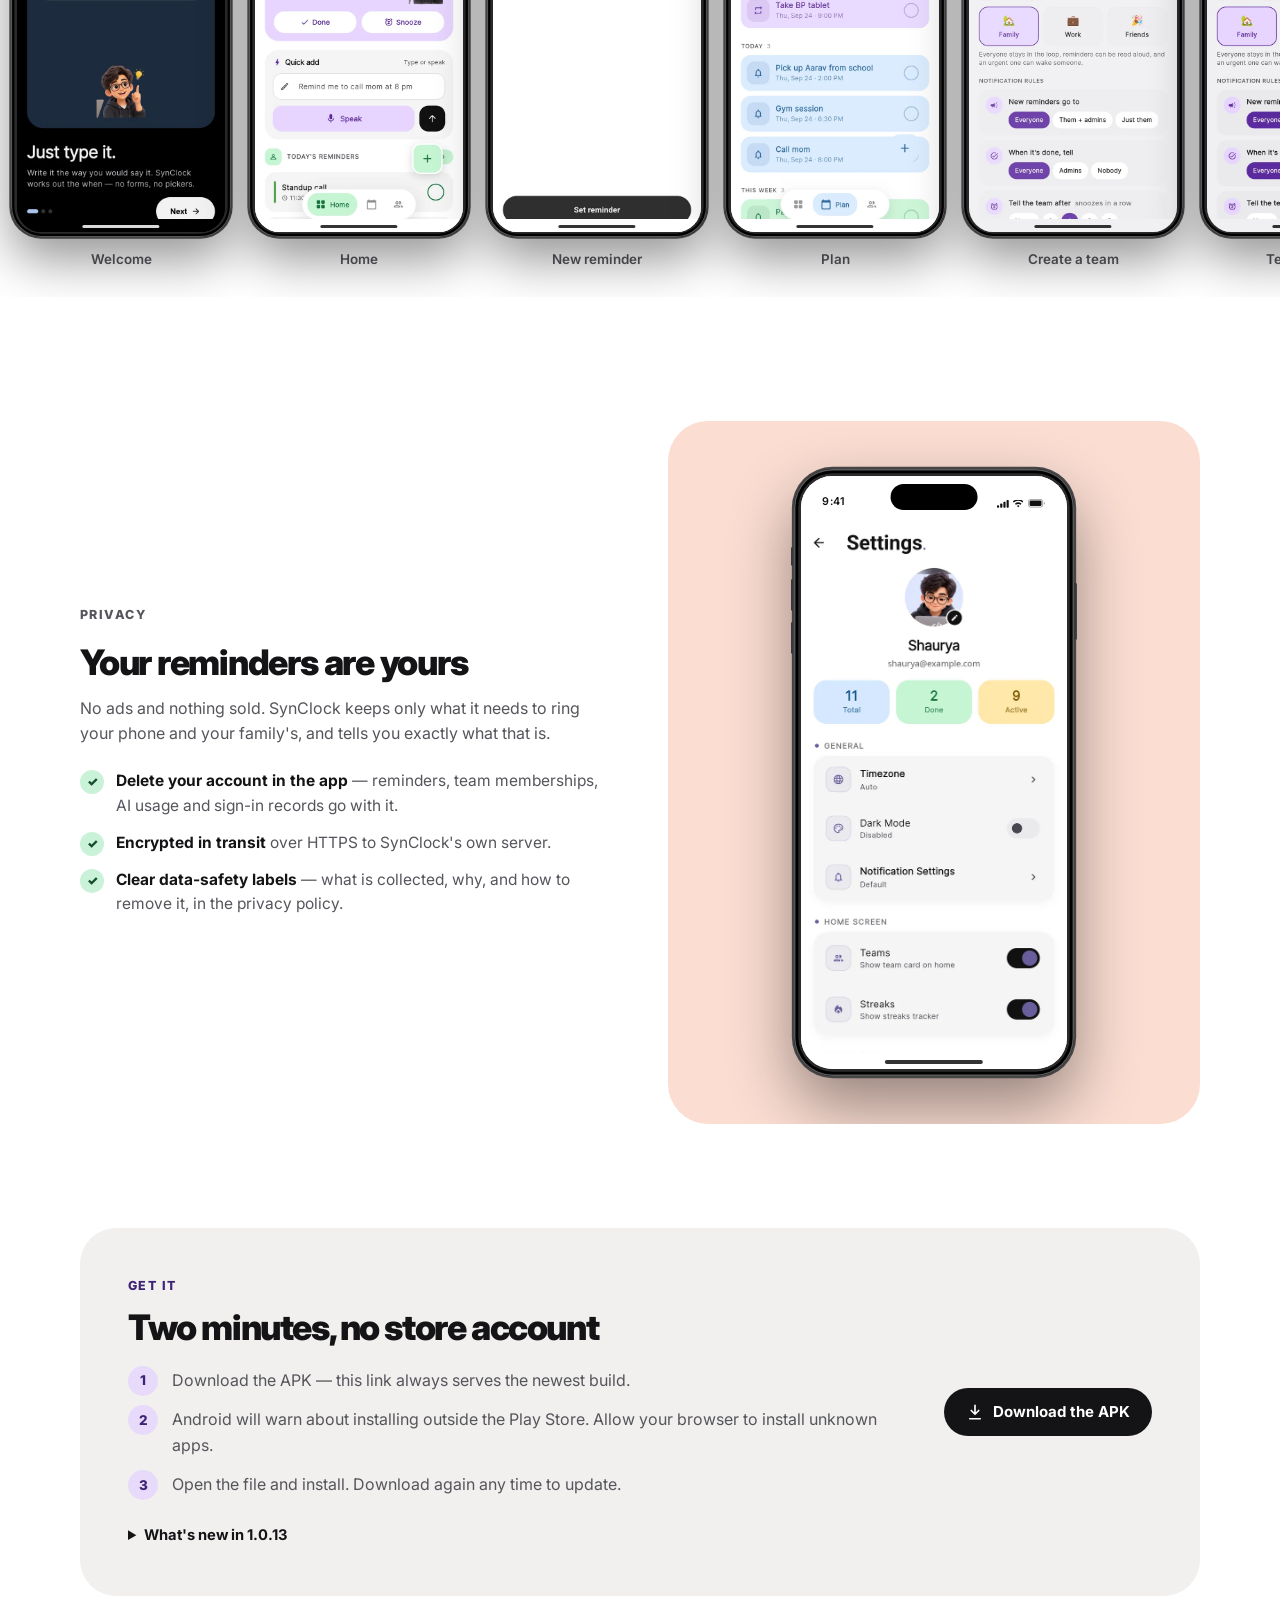
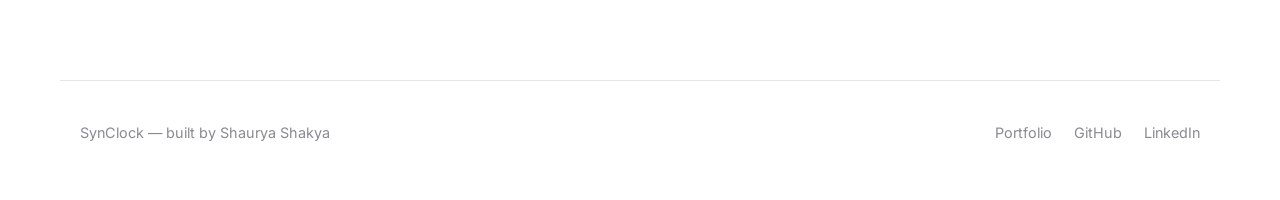
==== commit e1256fda: "SynClock page: real logo, iPhone frame by default, auto-scrolling tour The nav, favicon and icons no" ====
--- a/synclock/index.html
+++ b/synclock/index.html
@@ -12,6 +12,7 @@
 <meta name="twitter:card" content="summary_large_image">
 <meta name="theme-color" content="#ffffff" media="(prefers-color-scheme: light)">
 <meta name="theme-color" content="#0b0b0e" media="(prefers-color-scheme: dark)">
+<link rel="icon" type="image/png" href="favicon.png">
 <link rel="icon" type="image/svg+xml" href="logo.svg">
 <link rel="apple-touch-icon" href="logo192.png">
 <link rel="preconnect" href="https://fonts.googleapis.com">
@@ -62,7 +63,9 @@
 header.stuck{border-bottom-color:var(--line)}
 .nav{display:flex;align-items:center;justify-content:space-between;height:66px;gap:16px}
 .logo{display:flex;align-items:center;gap:10px;font-weight:800;letter-spacing:-.03em;font-size:1.15rem}
-.logo img{width:30px;height:30px;border-radius:9px}
+.logo .wm{height:22px;width:auto}
+:root[data-theme="dark"] .wm{filter:invert(1)}
+@media (prefers-color-scheme:dark){:root:not([data-theme="light"]) .wm{filter:invert(1)}}
 .links{display:flex;gap:26px;font-size:.92rem;color:var(--fg-2);font-weight:500}
 .links a:hover{color:var(--fg)}
 @media(max-width:820px){.links{display:none}}
@@ -239,8 +242,11 @@
 .t-peach{background:var(--peach);color:var(--peach-ink)}.t-blush{background:var(--blush);color:var(--blush-ink)}
 
 /* gallery */
-.gallery{display:flex;gap:18px;overflow-x:auto;scroll-snap-type:x mandatory;padding:10px 20px 26px;margin-top:40px;scrollbar-width:thin}
-.gallery figure{scroll-snap-align:center;flex-shrink:0}
+.gallery{display:flex;gap:18px;overflow-x:auto;padding:10px 20px 26px;margin-top:40px;scrollbar-width:none;cursor:grab}
+.gallery::-webkit-scrollbar{display:none}
+.gallery.drag{cursor:grabbing}
+.gallery.drag img{pointer-events:none}
+.gallery figure{flex-shrink:0}
 .gallery .phone{--w:220px}
 .gallery figcaption{text-align:center;font-size:.84rem;font-weight:600;color:var(--fg-2);margin-top:12px}
 
@@ -281,7 +287,7 @@
 <body>
 
 <header id="hdr"><div class="wrap nav">
-  <a class="logo" href="#top"><img src="logo.svg" width="30" height="30" alt=""><span>SynClock<span class="dot">.</span></span></a>
+  <a class="logo" href="#top" aria-label="SynClock home"><img class="wm" src="wordmark.png" width="682" height="132" alt="SynClock"></a>
   <nav class="links">
     <a href="#type">Just type it</a><a href="#teams">Teams</a><a href="#voice">Voice</a><a href="#built">How it works</a><a href="#privacy">Privacy</a>
   </nav>
@@ -464,9 +470,9 @@
   <div class="wrap reveal">
     <p class="kicker">Every screen</p>
     <h2>Take the tour</h2>
-    <p class="lead">Scroll sideways through the app.</p>
-  </div>
-  <div class="gallery reveal" data-d="1">
+    <p class="lead">It scrolls by itself — hover to pause, or drag to look around.</p>
+  </div>
+  <div class="gallery reveal" data-d="1" id="gallery" tabindex="0" aria-label="App screens, scrolling">
     <figure><div class="phone"><div class="scr"><img src="shots/onb1.webp" alt="Onboarding: Just type it" loading="lazy" width="600" height="1200"></div></div><figcaption>Welcome</figcaption></figure>
     <figure><div class="phone"><div class="scr"><img src="shots/home.webp" alt="Home" loading="lazy" width="600" height="1248"></div></div><figcaption>Home</figcaption></figure>
     <figure><div class="phone"><div class="scr"><img src="shots/editor.webp" alt="New reminder" loading="lazy" width="600" height="1248"></div></div><figcaption>New reminder</figcaption></figure>
@@ -577,13 +583,13 @@
   });
 });
 
-// iPhone or Android frame. Android by default — SynClock is an Android app.
+// iPhone or Android frame; iPhone by default.
 const setDev = d => {
   document.body.classList.toggle('android', d === 'android');
   document.querySelectorAll('.devsw button').forEach(b => b.classList.toggle('on', b.dataset.dev === d));
   try { localStorage.setItem('sc-dev', d); } catch (e) {}
 };
-let dev = 'android'; try { dev = localStorage.getItem('sc-dev') || dev; } catch (e) {}
+let dev = 'ios'; try { dev = localStorage.getItem('sc-dev') || dev; } catch (e) {}
 setDev(dev);
 document.querySelectorAll('.devsw button').forEach(b => b.onclick = () => setDev(b.dataset.dev));
 
@@ -640,6 +646,43 @@
   }
 })();
 
+// Tour gallery: drifts on its own, loops without a seam, and stops for
+// anyone reading it — hover, touch, keyboard focus or a drag.
+(() => {
+  const g = document.getElementById('gallery');
+  const items = [...g.children];
+  items.forEach(f => { const c = f.cloneNode(true); c.setAttribute('aria-hidden', 'true');
+    c.querySelectorAll('img').forEach(i => i.alt = ''); g.appendChild(c); });
+  if (reduce) return;
+  let paused = false, visible = false, resumeAt = 0, last = 0, pos = 0;
+  const half = () => g.scrollWidth / 2;
+  const pause = ms => { paused = true; resumeAt = performance.now() + ms; };
+  new IntersectionObserver(e => { visible = e[0].isIntersecting; }).observe(g);
+  g.addEventListener('pointerenter', () => pause(1e9));
+  g.addEventListener('pointerleave', () => pause(1200));
+  g.addEventListener('focusin', () => pause(1e9));
+  g.addEventListener('focusout', () => pause(1200));
+  g.addEventListener('touchstart', () => pause(3000), { passive: true });
+  g.addEventListener('wheel', () => pause(2500), { passive: true });
+  // Drag with a mouse, the way touch already works.
+  let down = null;
+  g.addEventListener('pointerdown', e => { if (e.pointerType !== 'mouse') return; down = { x: e.clientX, l: g.scrollLeft }; g.classList.add('drag'); });
+  addEventListener('pointermove', e => { if (down) g.scrollLeft = down.l - (e.clientX - down.x); });
+  addEventListener('pointerup', () => { if (down) { down = null; g.classList.remove('drag'); } });
+  function tick(t) {
+    const dt = Math.min(64, t - last); last = t;
+    if (paused && t >= resumeAt) paused = false;
+    if (!paused && visible && !down) {
+      pos = (pos || g.scrollLeft) + dt * 0.045;        // ~45px a second
+      if (pos >= half()) pos -= half();
+      g.scrollLeft = pos;
+    } else pos = g.scrollLeft;
+    if (g.scrollLeft >= half()) g.scrollLeft -= half(); // manual scrolling loops too
+    requestAnimationFrame(tick);
+  }
+  requestAnimationFrame(t => { last = t; tick(t); });
+})();
+
 // Light/dark compare slider.
 const cmp = document.getElementById('compare');
 cmp.querySelector('input').addEventListener('input', e => cmp.style.setProperty('--x', e.target.value + '%'));
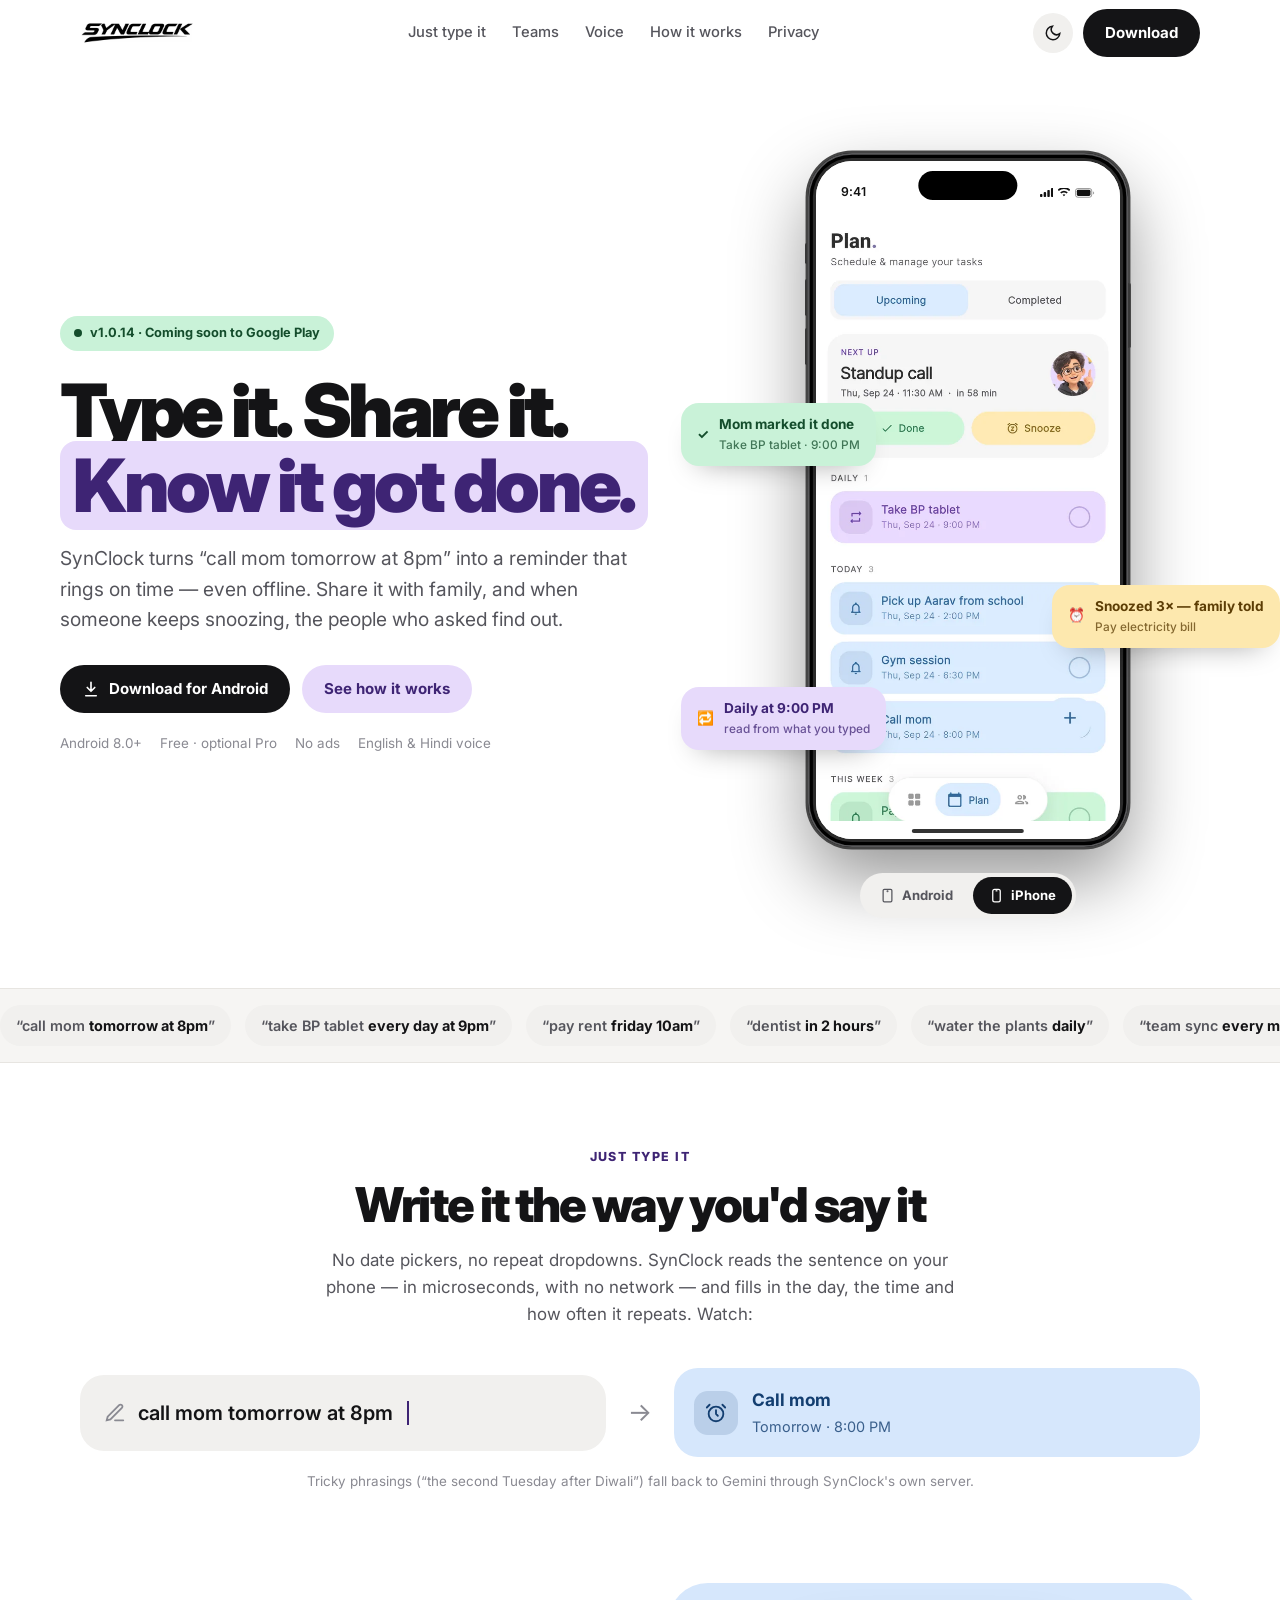
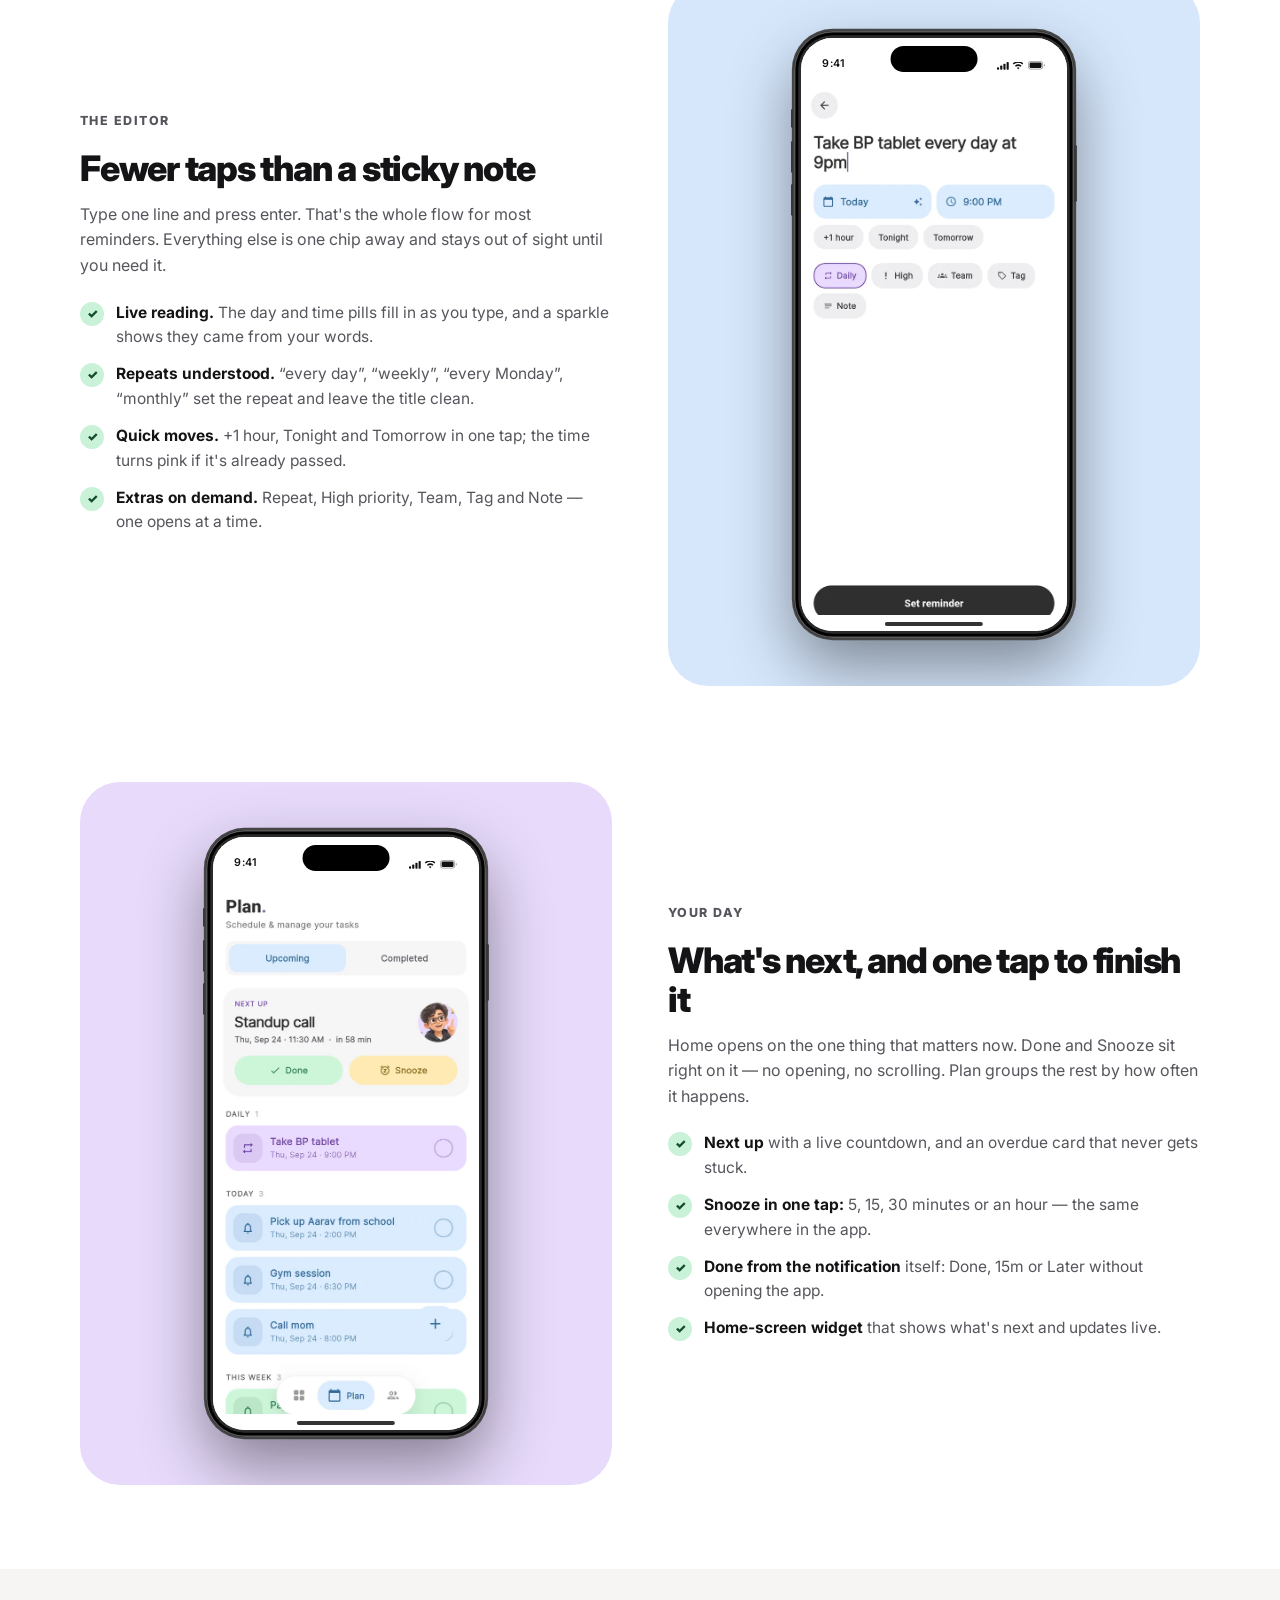
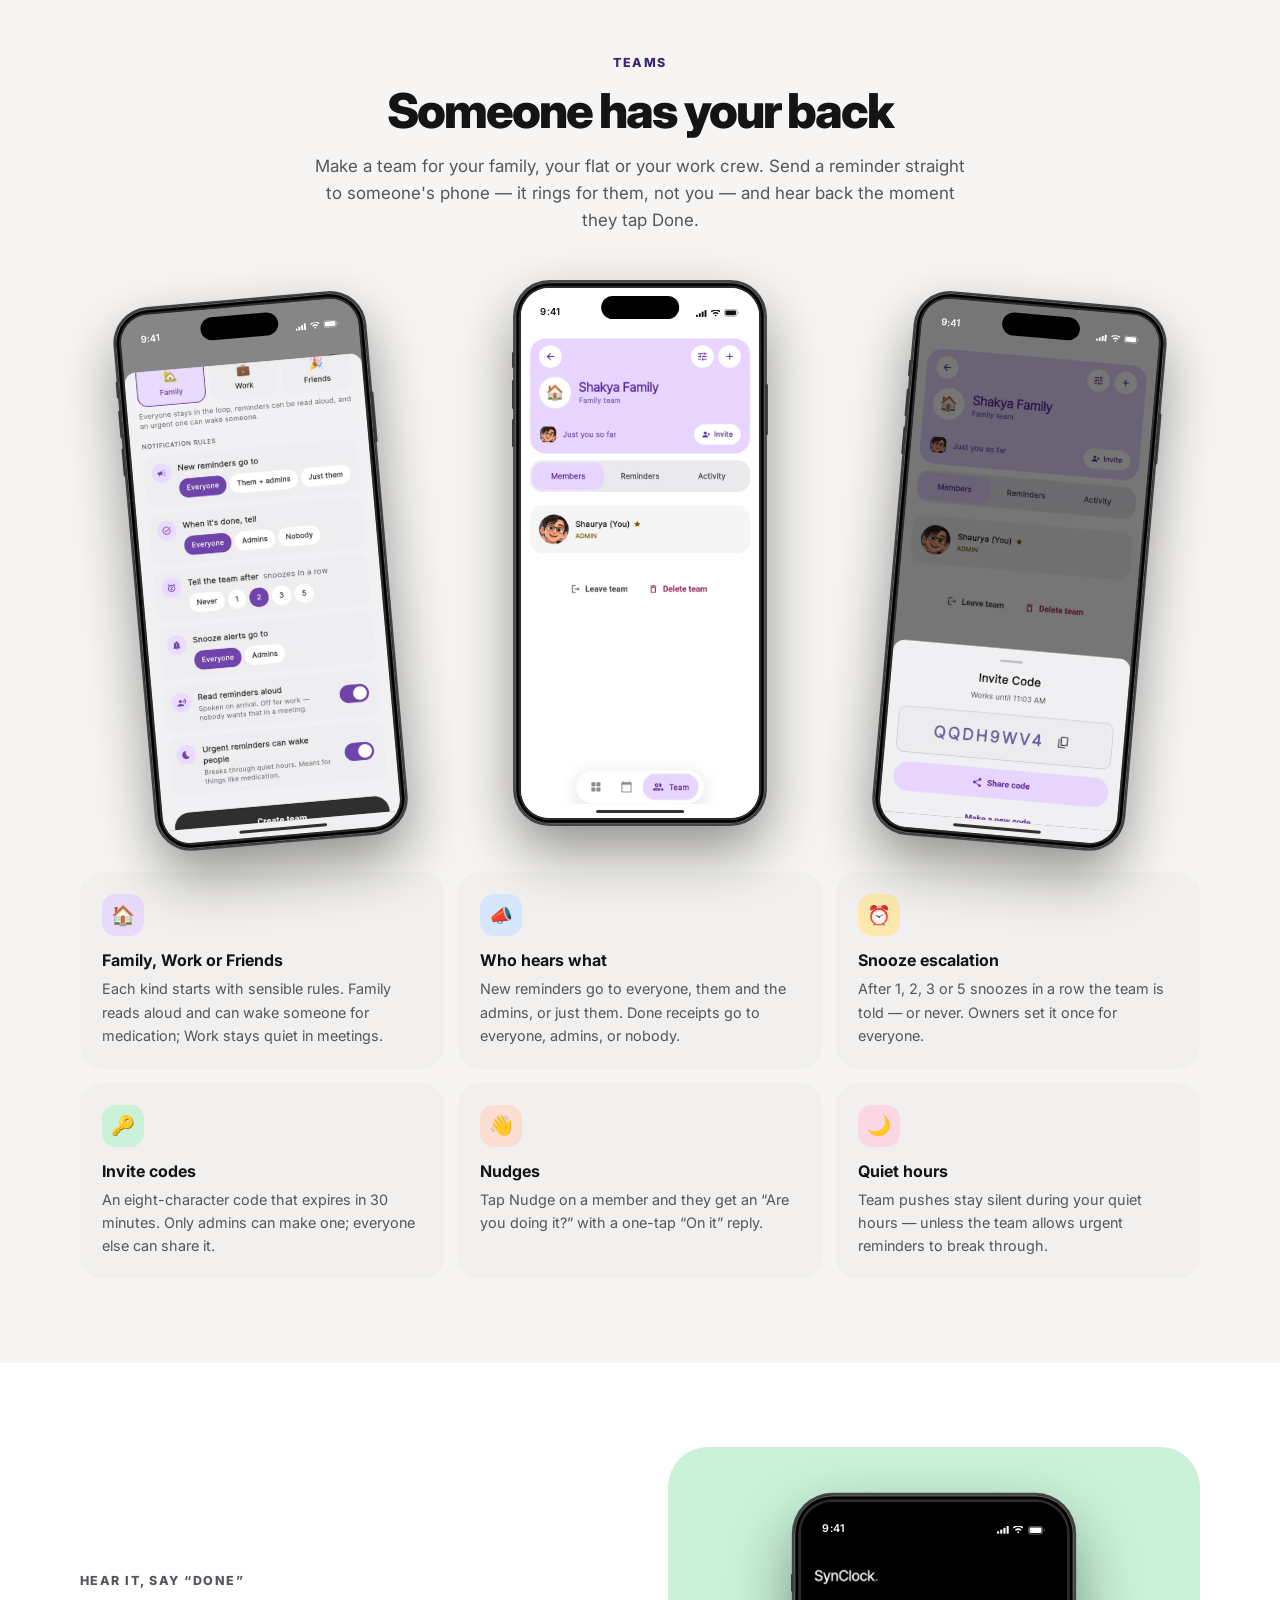
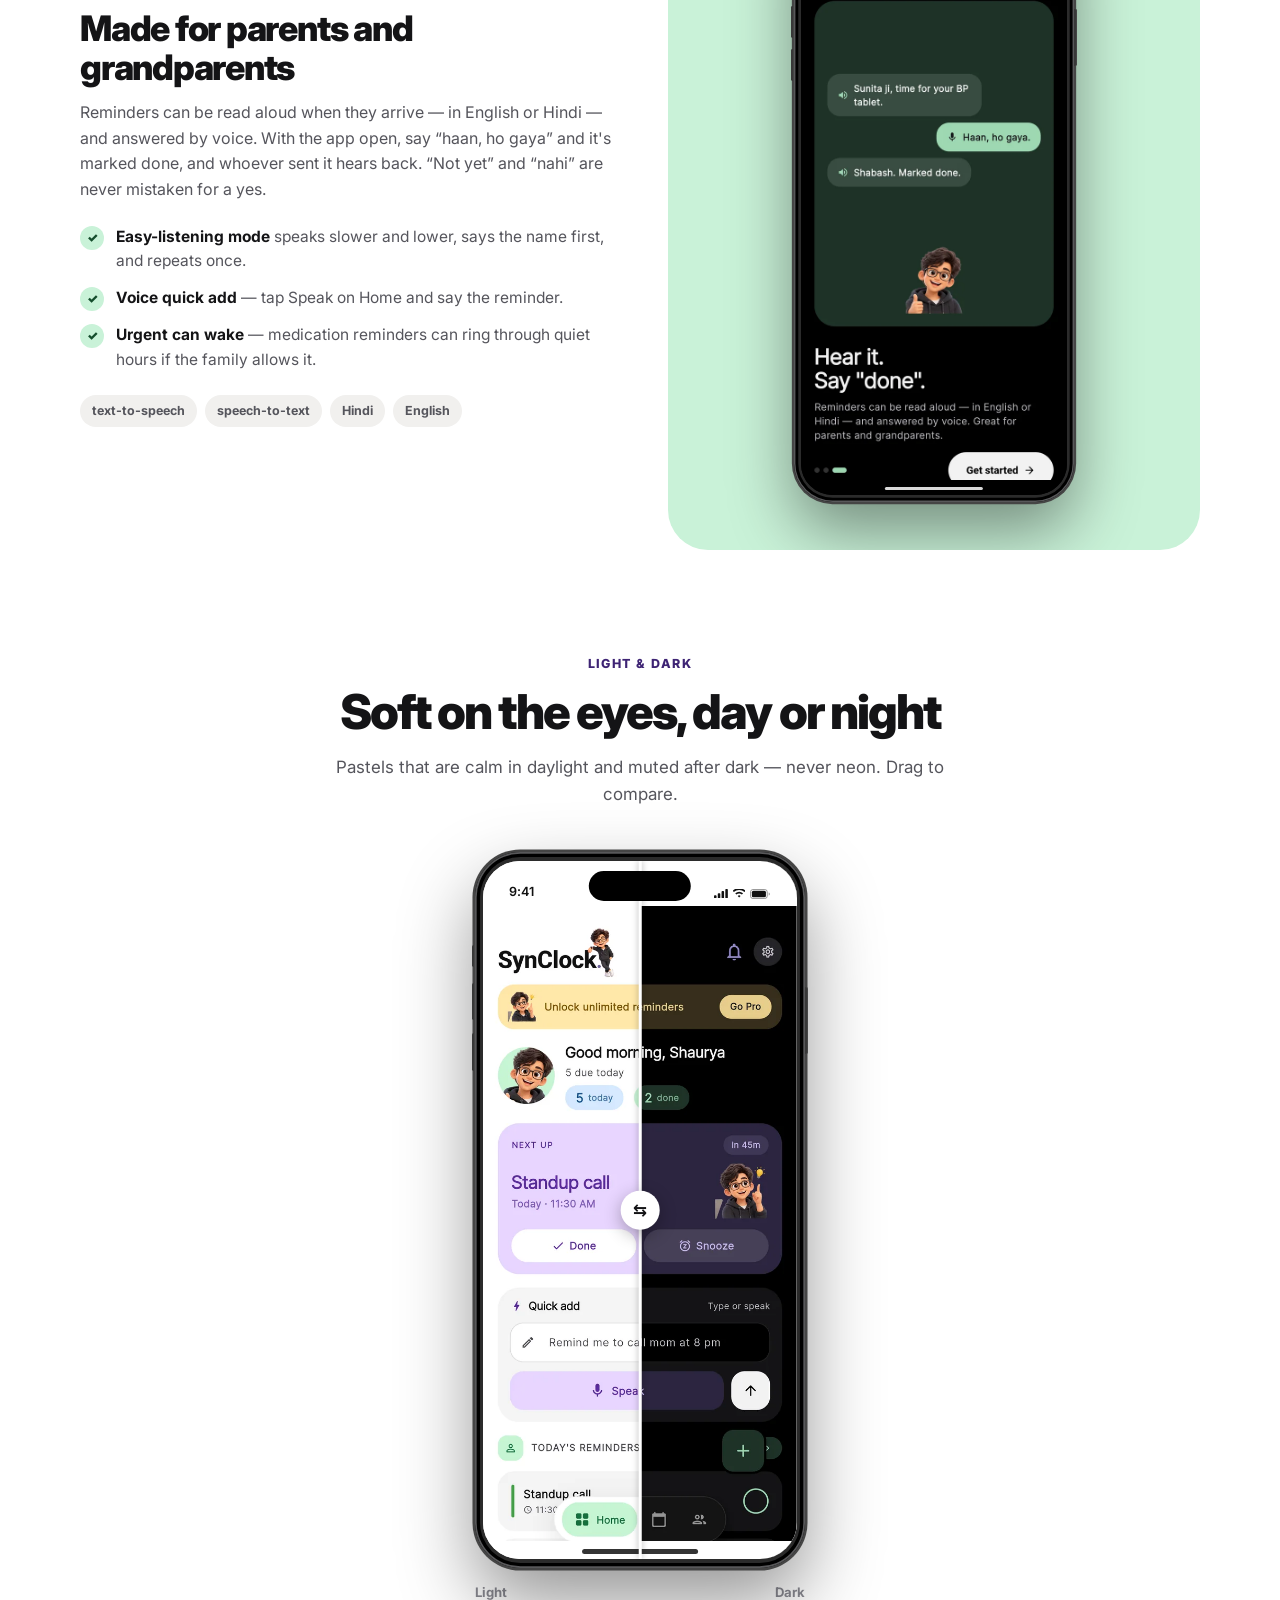
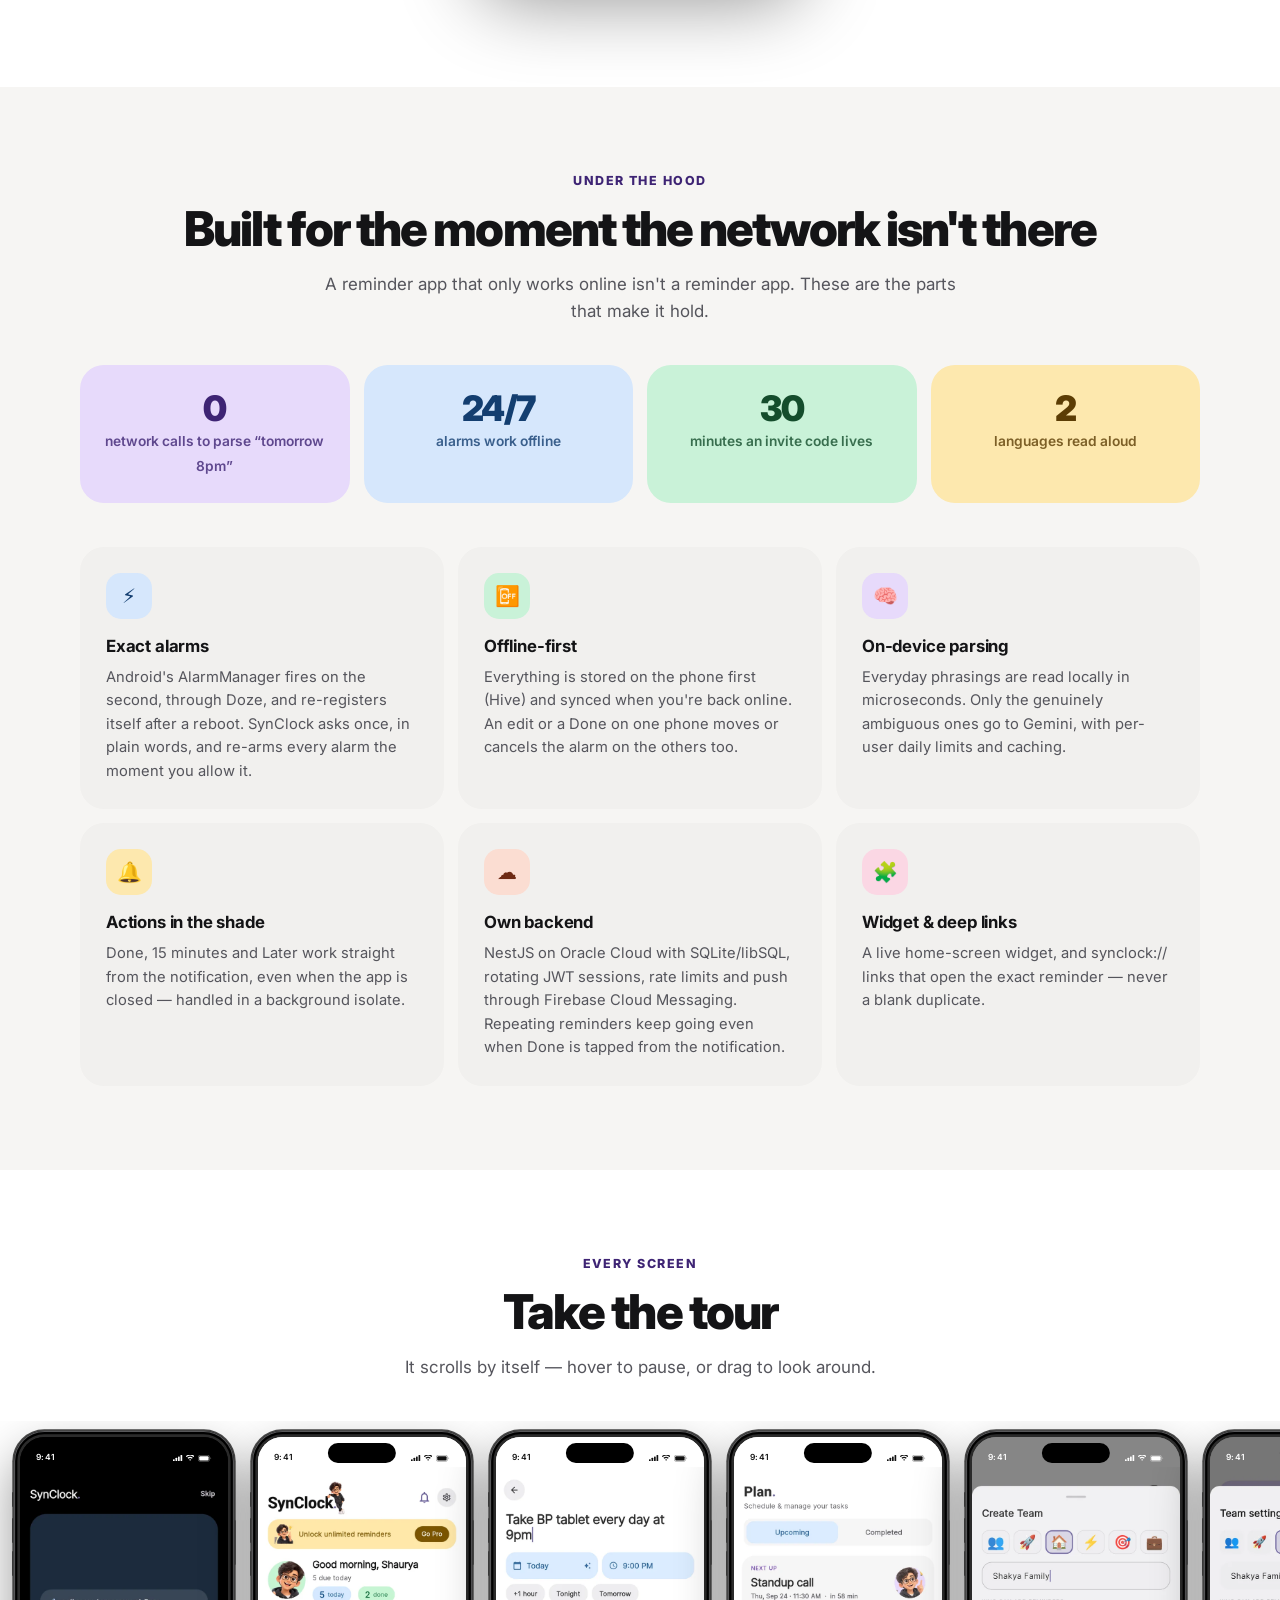
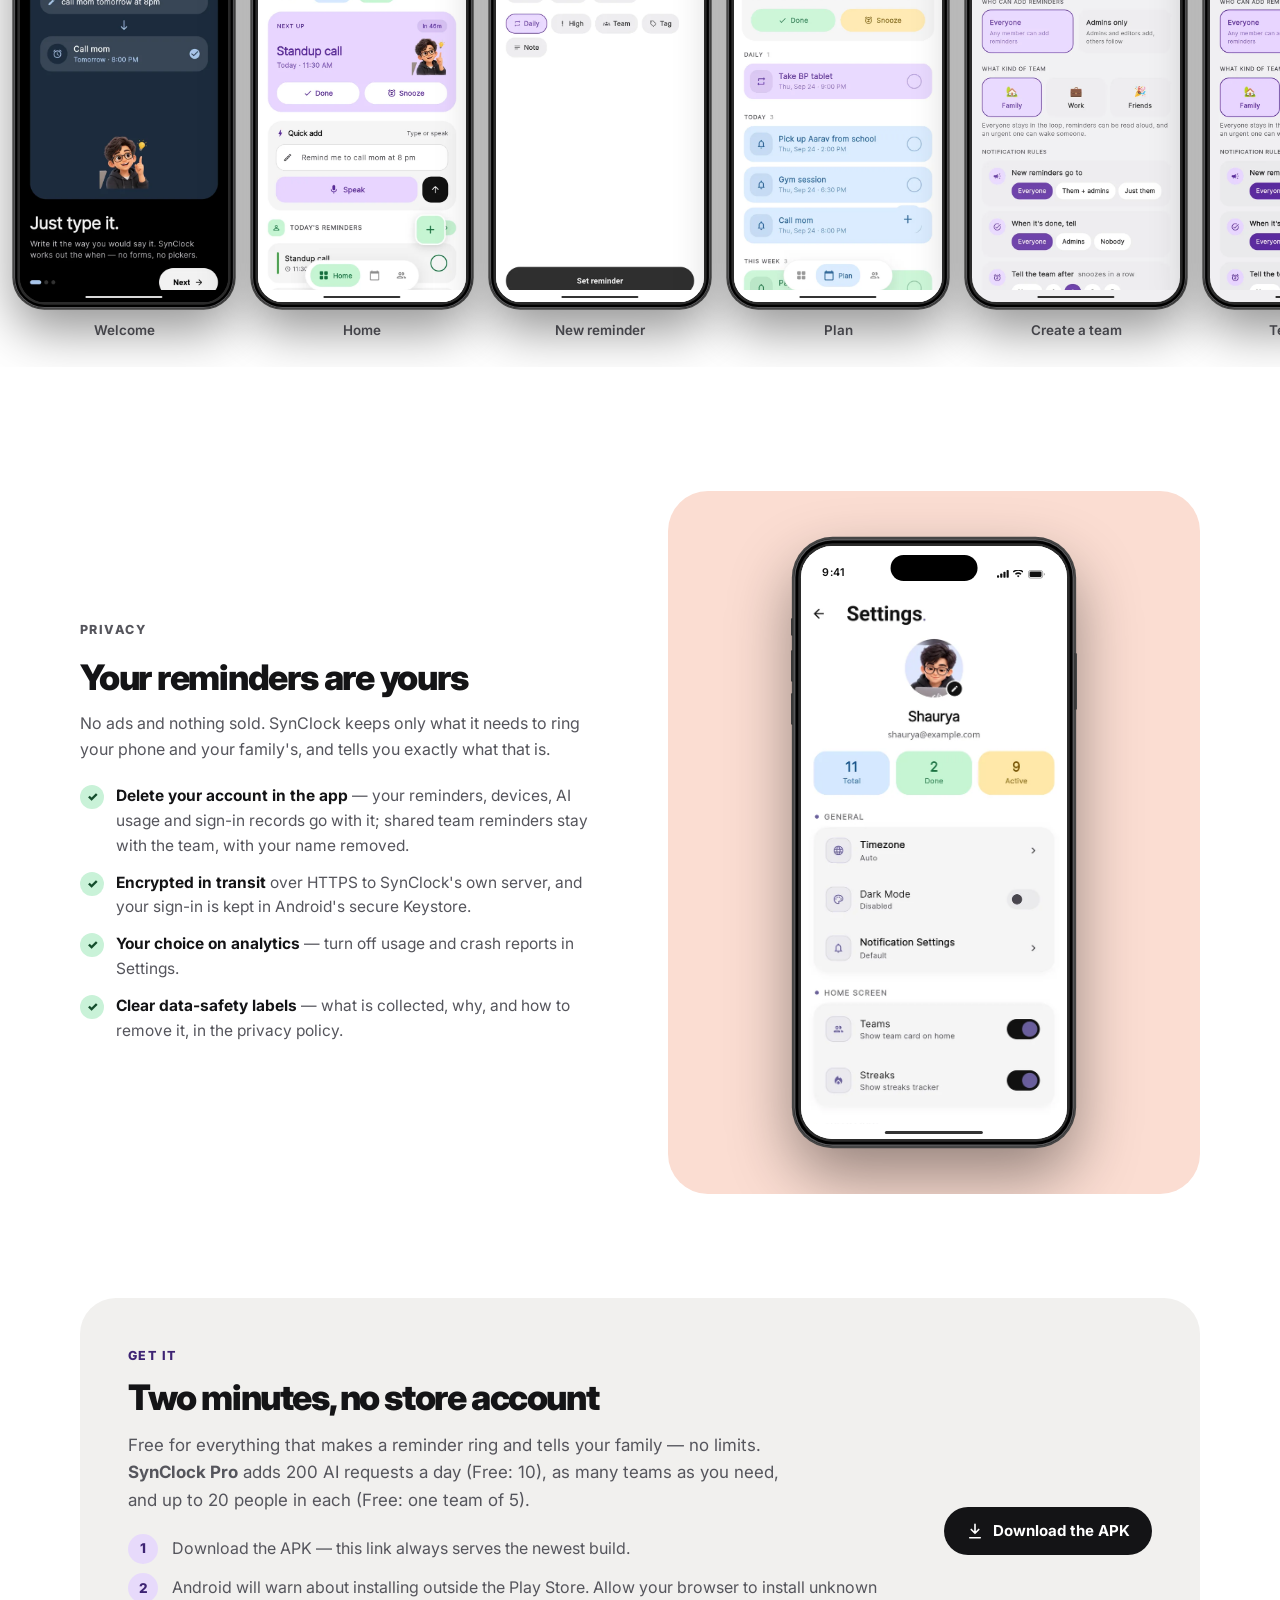
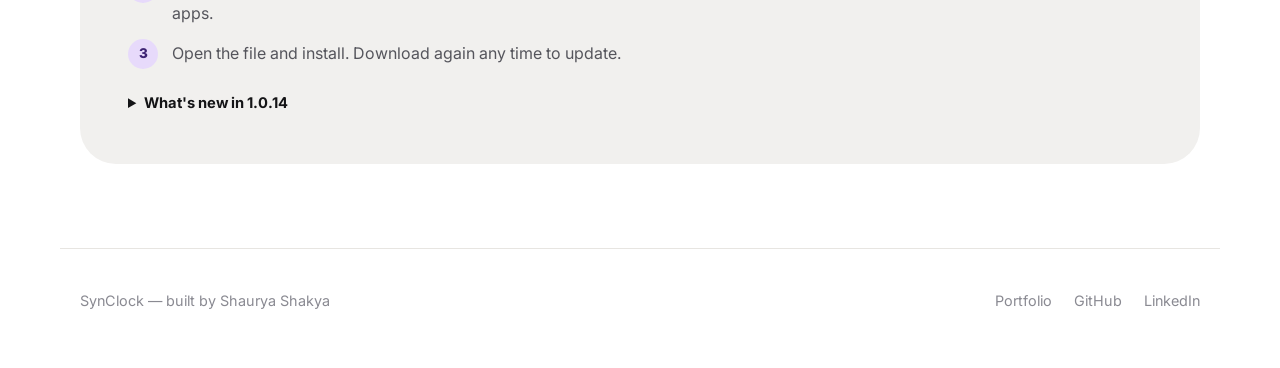
==== commit 2657e45b: "Portfolio: editorial display type, highlighted claim, floating fact cards, marquee" ====
--- a/synclock/index.html
+++ b/synclock/index.html
@@ -303,7 +303,7 @@
 
 <div class="wrap hero">
   <div>
-    <span class="tag"><i></i> v1.0.13 · Coming soon to Google Play</span>
+    <span class="tag"><i></i> v1.0.14 · Coming soon to Google Play</span>
     <h1><span class="w">Type it.</span> <span class="w">Share it.</span> <span class="w"><span class="hl">Know it got done.</span></span></h1>
     <p class="sub">SynClock turns “call mom tomorrow at 8pm” into a reminder that rings on time — even offline. Share it with family, and when someone keeps snoozing, the people who asked find out.</p>
     <div class="cta">
@@ -312,7 +312,7 @@
         Download for Android</a>
       <a class="btn lav" href="#type">See how it works</a>
     </div>
-    <div class="meta"><span>Android 8.0+</span><span>Free to use</span><span>No ads</span><span>English &amp; Hindi voice</span></div>
+    <div class="meta"><span>Android 8.0+</span><span>Free · optional Pro</span><span>No ads</span><span>English &amp; Hindi voice</span></div>
   </div>
   <div class="stage">
     <div class="phone fade" id="heroPhone"><div class="scr">
@@ -412,7 +412,7 @@
     <div class="copy reveal">
       <p class="kicker">Hear it, say “done”</p>
       <h3>Made for parents and grandparents</h3>
-      <p>Reminders can be read aloud when they arrive — in English or Hindi — and answered by voice. Say “haan, ho gaya” and it's marked done, and whoever sent it hears back.</p>
+      <p>Reminders can be read aloud when they arrive — in English or Hindi — and answered by voice. With the app open, say “haan, ho gaya” and it's marked done, and whoever sent it hears back. “Not yet” and “nahi” are never mistaken for a yes.</p>
       <ul class="ticks">
         <li><span><b>Easy-listening mode</b> speaks slower and lower, says the name first, and repeats once.</span></li>
         <li><span><b>Voice quick add</b> — tap Speak on Home and say the reminder.</span></li>
@@ -455,11 +455,11 @@
       <div class="stat t-butter reveal" data-d="3"><b data-count="2">0</b><span>languages read aloud</span></div>
     </div>
     <div class="grid">
-      <div class="cell reveal"><div class="em t-sky">⚡</div><h4>Exact alarms</h4><p>Android's AlarmManager fires on the second, through Doze, and re-registers itself after a reboot. A banner warns you if the permission is ever switched off.</p></div>
-      <div class="cell reveal" data-d="1"><div class="em t-mint">📴</div><h4>Offline-first</h4><p>Everything is stored on the phone first (Hive) and synced when you're back online — and again every time you open the app.</p></div>
+      <div class="cell reveal"><div class="em t-sky">⚡</div><h4>Exact alarms</h4><p>Android's AlarmManager fires on the second, through Doze, and re-registers itself after a reboot. SynClock asks once, in plain words, and re-arms every alarm the moment you allow it.</p></div>
+      <div class="cell reveal" data-d="1"><div class="em t-mint">📴</div><h4>Offline-first</h4><p>Everything is stored on the phone first (Hive) and synced when you're back online. An edit or a Done on one phone moves or cancels the alarm on the others too.</p></div>
       <div class="cell reveal" data-d="2"><div class="em t-lav">🧠</div><h4>On-device parsing</h4><p>Everyday phrasings are read locally in microseconds. Only the genuinely ambiguous ones go to Gemini, with per-user daily limits and caching.</p></div>
       <div class="cell reveal"><div class="em t-butter">🔔</div><h4>Actions in the shade</h4><p>Done, 15 minutes and Later work straight from the notification, even when the app is closed — handled in a background isolate.</p></div>
-      <div class="cell reveal" data-d="1"><div class="em t-peach">☁️</div><h4>Own backend</h4><p>NestJS on Oracle Cloud with SQLite/libSQL, JWT auth, rate limits and push through Firebase Cloud Messaging.</p></div>
+      <div class="cell reveal" data-d="1"><div class="em t-peach">☁️</div><h4>Own backend</h4><p>NestJS on Oracle Cloud with SQLite/libSQL, rotating JWT sessions, rate limits and push through Firebase Cloud Messaging. Repeating reminders keep going even when Done is tapped from the notification.</p></div>
       <div class="cell reveal" data-d="2"><div class="em t-blush">🧩</div><h4>Widget &amp; deep links</h4><p>A live home-screen widget, and synclock:// links that open the exact reminder — never a blank duplicate.</p></div>
     </div>
   </div>
@@ -494,8 +494,9 @@
       <h3>Your reminders are yours</h3>
       <p>No ads and nothing sold. SynClock keeps only what it needs to ring your phone and your family's, and tells you exactly what that is.</p>
       <ul class="ticks">
-        <li><span><b>Delete your account in the app</b> — reminders, team memberships, AI usage and sign-in records go with it.</span></li>
-        <li><span><b>Encrypted in transit</b> over HTTPS to SynClock's own server.</span></li>
+        <li><span><b>Delete your account in the app</b> — your reminders, devices, AI usage and sign-in records go with it; shared team reminders stay with the team, with your name removed.</span></li>
+        <li><span><b>Encrypted in transit</b> over HTTPS to SynClock's own server, and your sign-in is kept in Android's secure Keystore.</span></li>
+        <li><span><b>Your choice on analytics</b> — turn off usage and crash reports in Settings.</span></li>
         <li><span><b>Clear data-safety labels</b> — what is collected, why, and how to remove it, in the privacy policy.</span></li>
       </ul>
     </div>
@@ -509,20 +510,22 @@
     <div>
       <p class="kicker">Get it</p>
       <h2 style="font-size:clamp(1.6rem,3vw,2.2rem)">Two minutes, no store account</h2>
+      <p class="lead" style="margin:6px 0 14px">Free for everything that makes a reminder ring and tells your family — no limits. <b>SynClock Pro</b> adds 200 AI requests a day (Free: 10), as many teams as you need, and up to 20 people in each (Free: one team of 5).</p>
       <ol class="steps">
         <li>Download the APK — this link always serves the newest build.</li>
         <li>Android will warn about installing outside the Play Store. Allow your browser to install unknown apps.</li>
         <li>Open the file and install. Download again any time to update.</li>
       </ol>
       <details class="changes">
-        <summary>What's new in 1.0.13</summary>
+        <summary>What's new in 1.0.14</summary>
         <ul>
-          <li>A calmer pastel design across every screen, with a softer dark mode.</li>
-          <li>“every day”, “weekly”, “every Monday” and “monthly” now set the repeat.</li>
-          <li>Done and Snooze work straight from the notification.</li>
-          <li>Team rules are visible and editable when you create a team.</li>
-          <li>Teams show each team's next reminder and its members at a glance.</li>
-          <li>Deleting a reminder takes you straight back; landscape layouts fixed.</li>
+          <li>Repeating reminders keep going when you tap Done from the notification or the widget.</li>
+          <li>Edits and deletes on one phone move or cancel the alarm on your others.</li>
+          <li>Sound, Silent and Vibration settings now apply — plus “Ring like an alarm” for medicine.</li>
+          <li>Tapping a notification opens the reminder; the widget shows your next few and skips to the next after Done.</li>
+          <li>Snoozing no longer shifts a daily reminder's time; Focus mode and quiet hours stick.</li>
+          <li>Safer accounts: verified sign-up, sign-in in the Keystore, and more.</li>
+          <li>Pro: more AI help and bigger teams.</li>
         </ul>
       </details>
     </div>
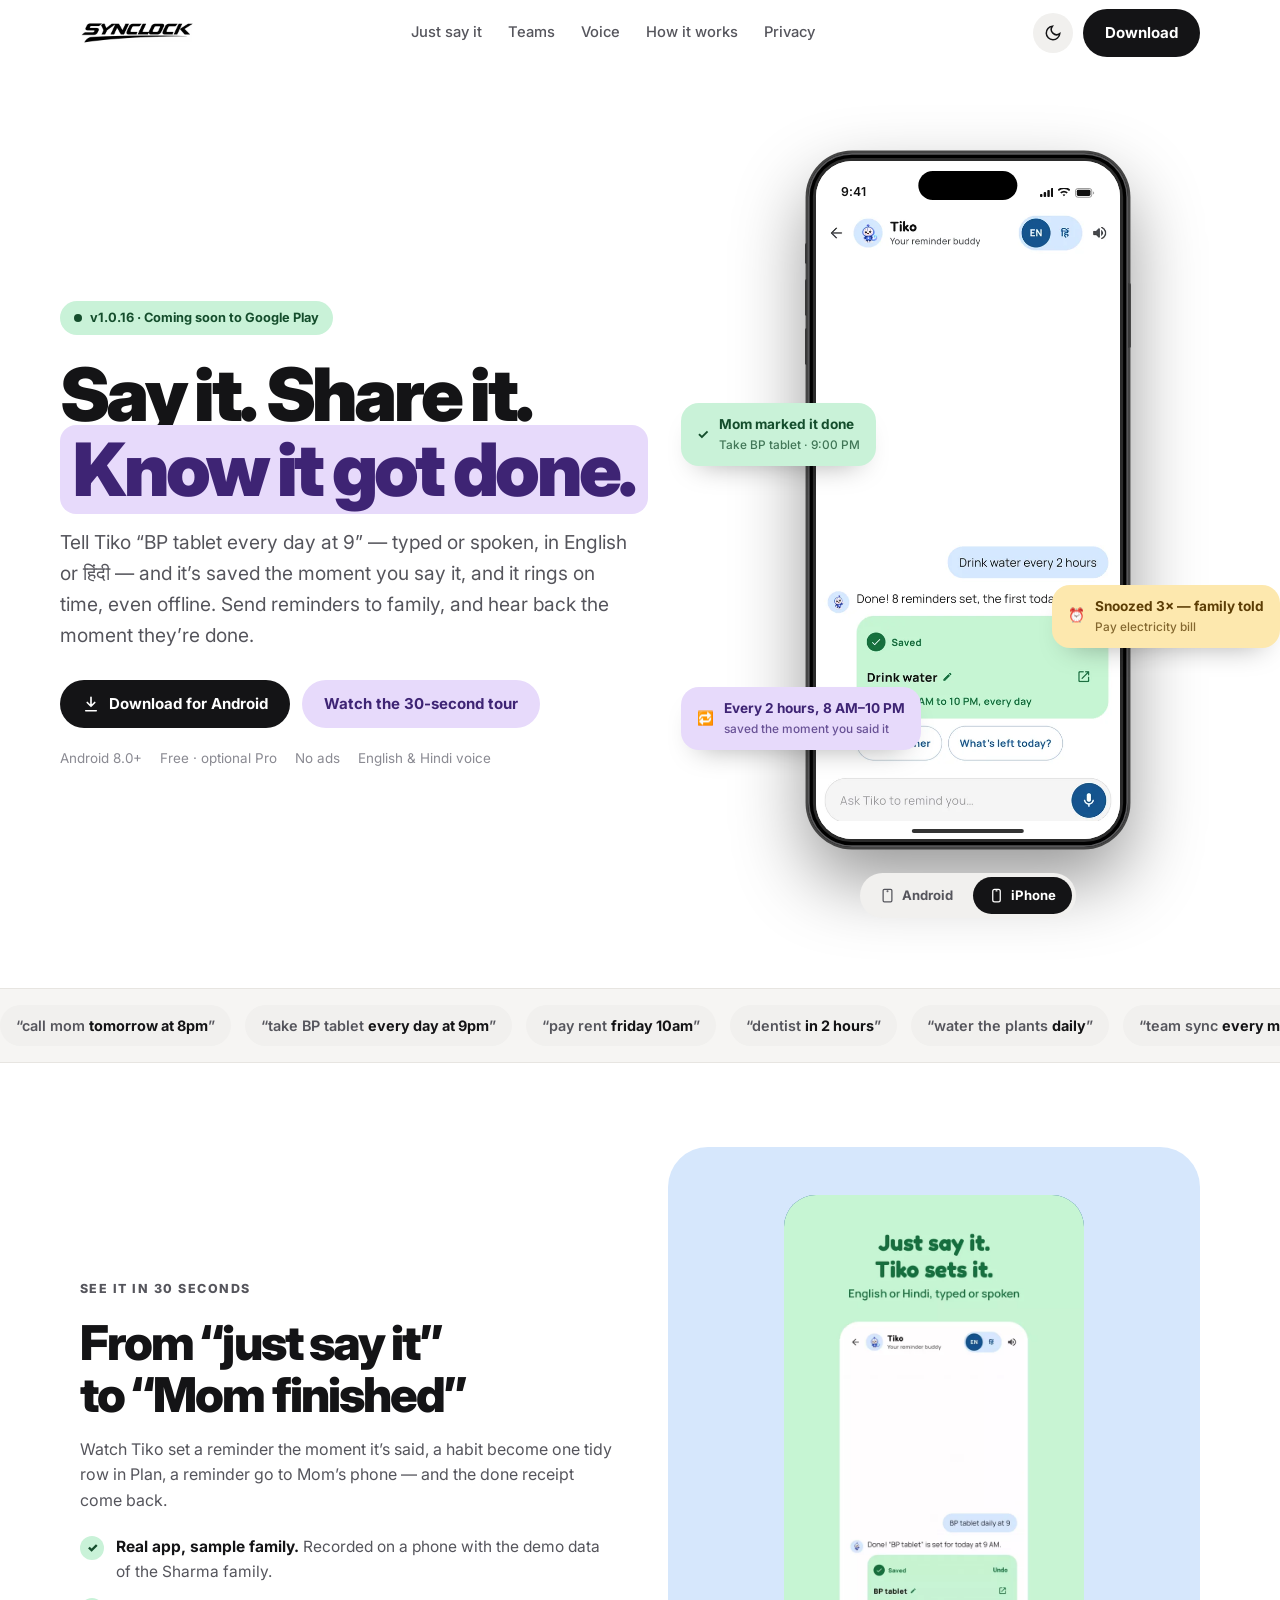
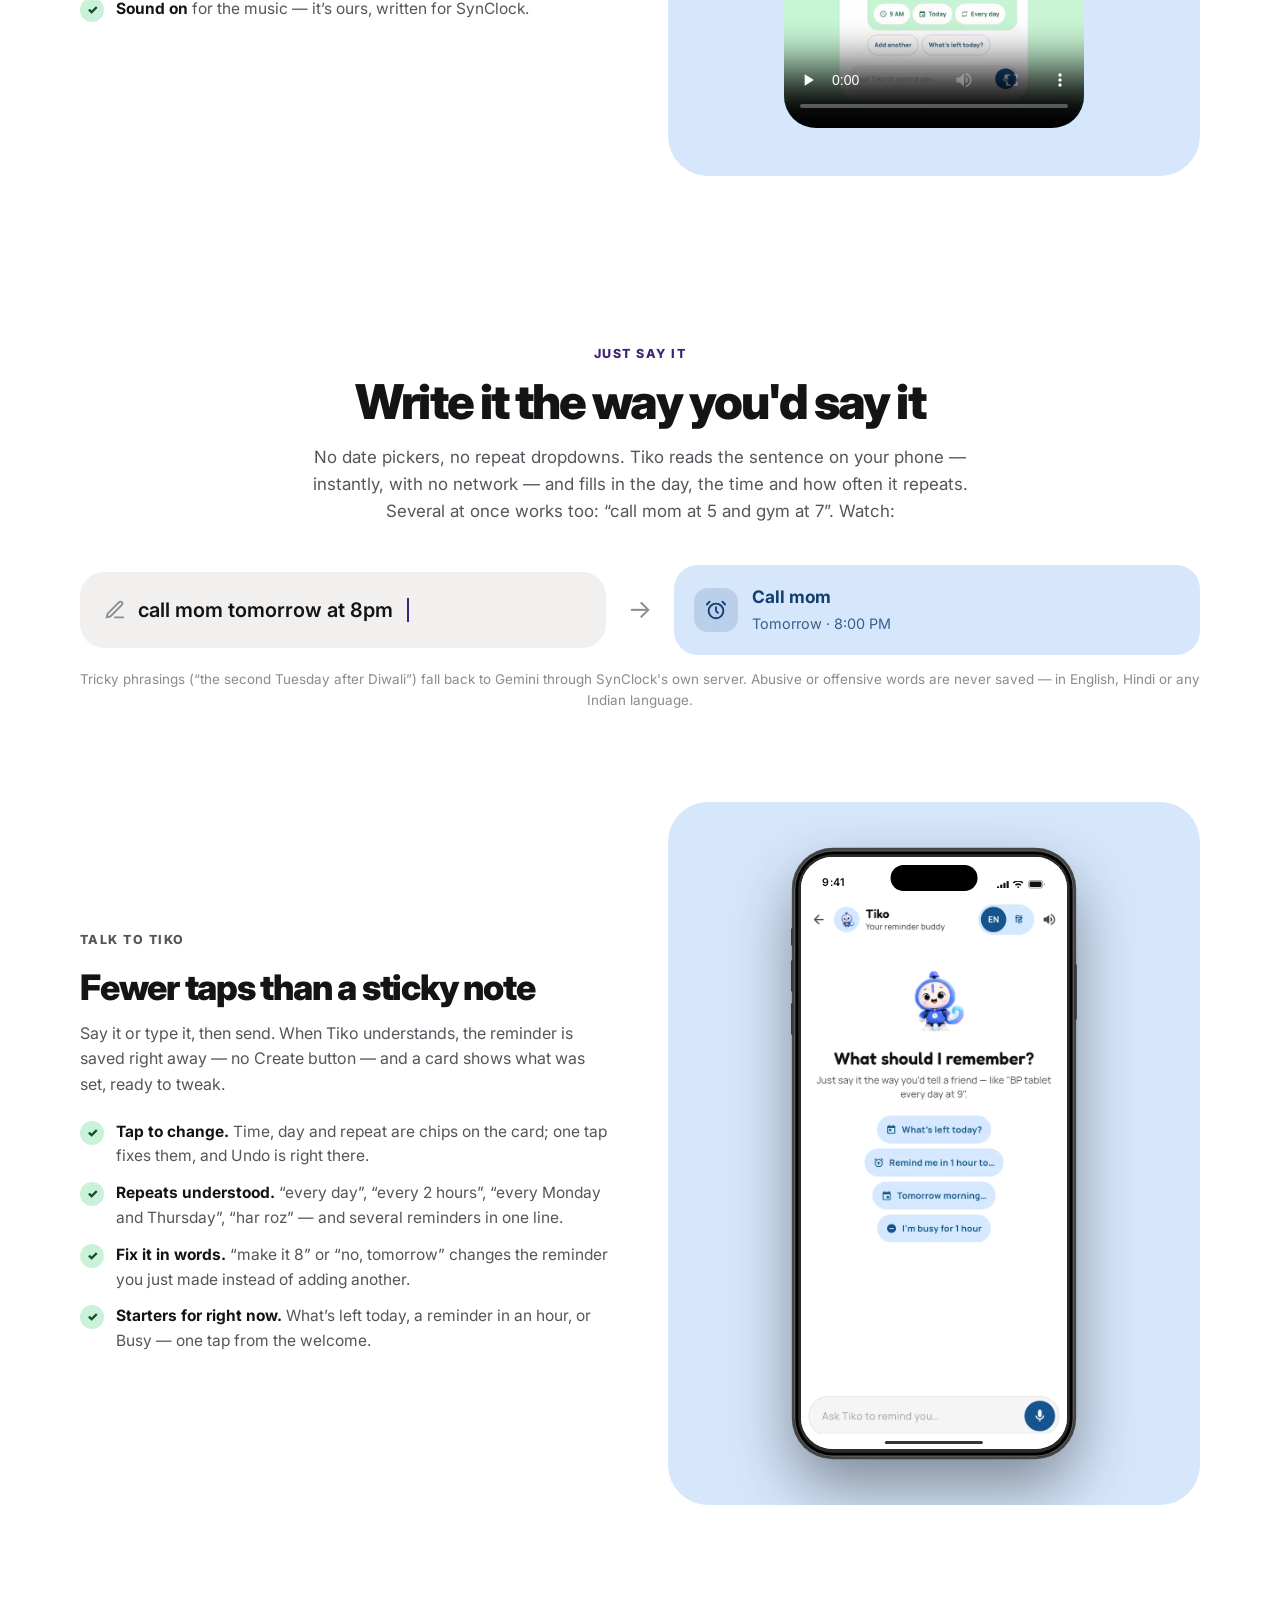
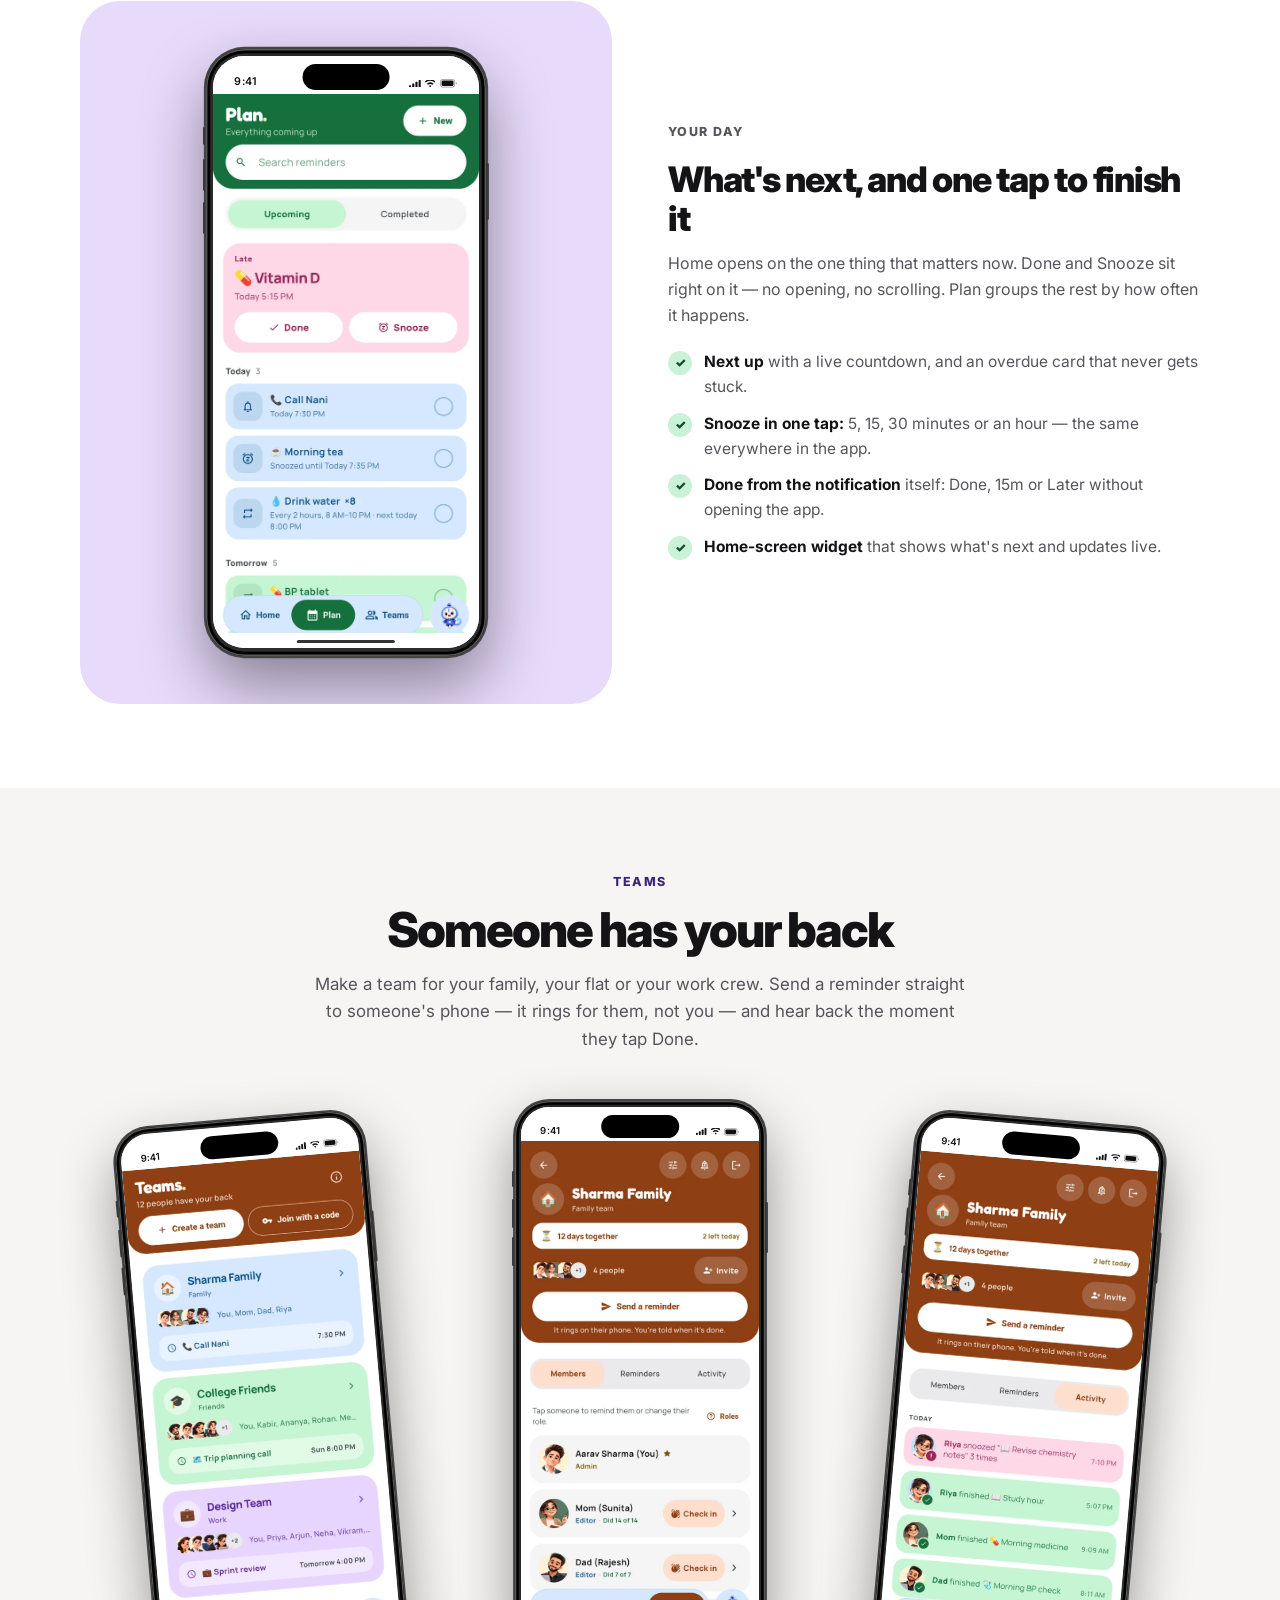
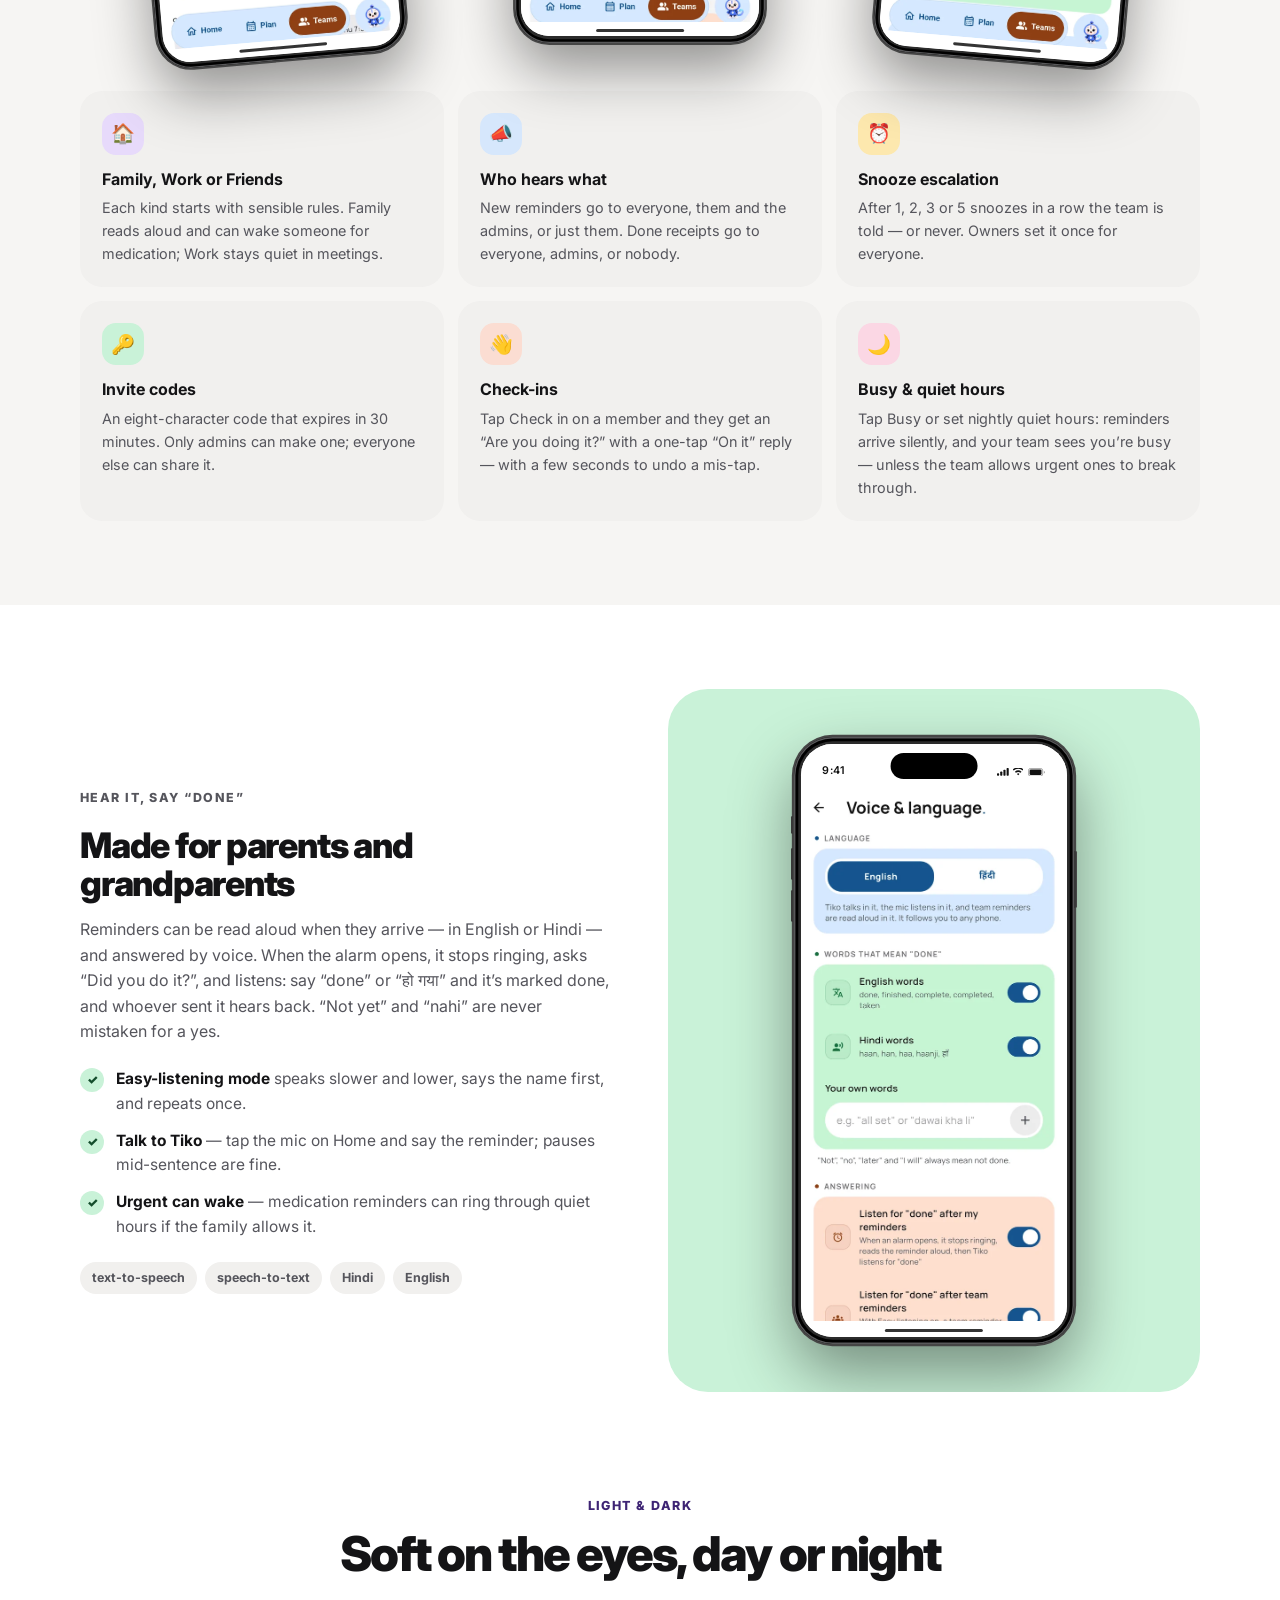
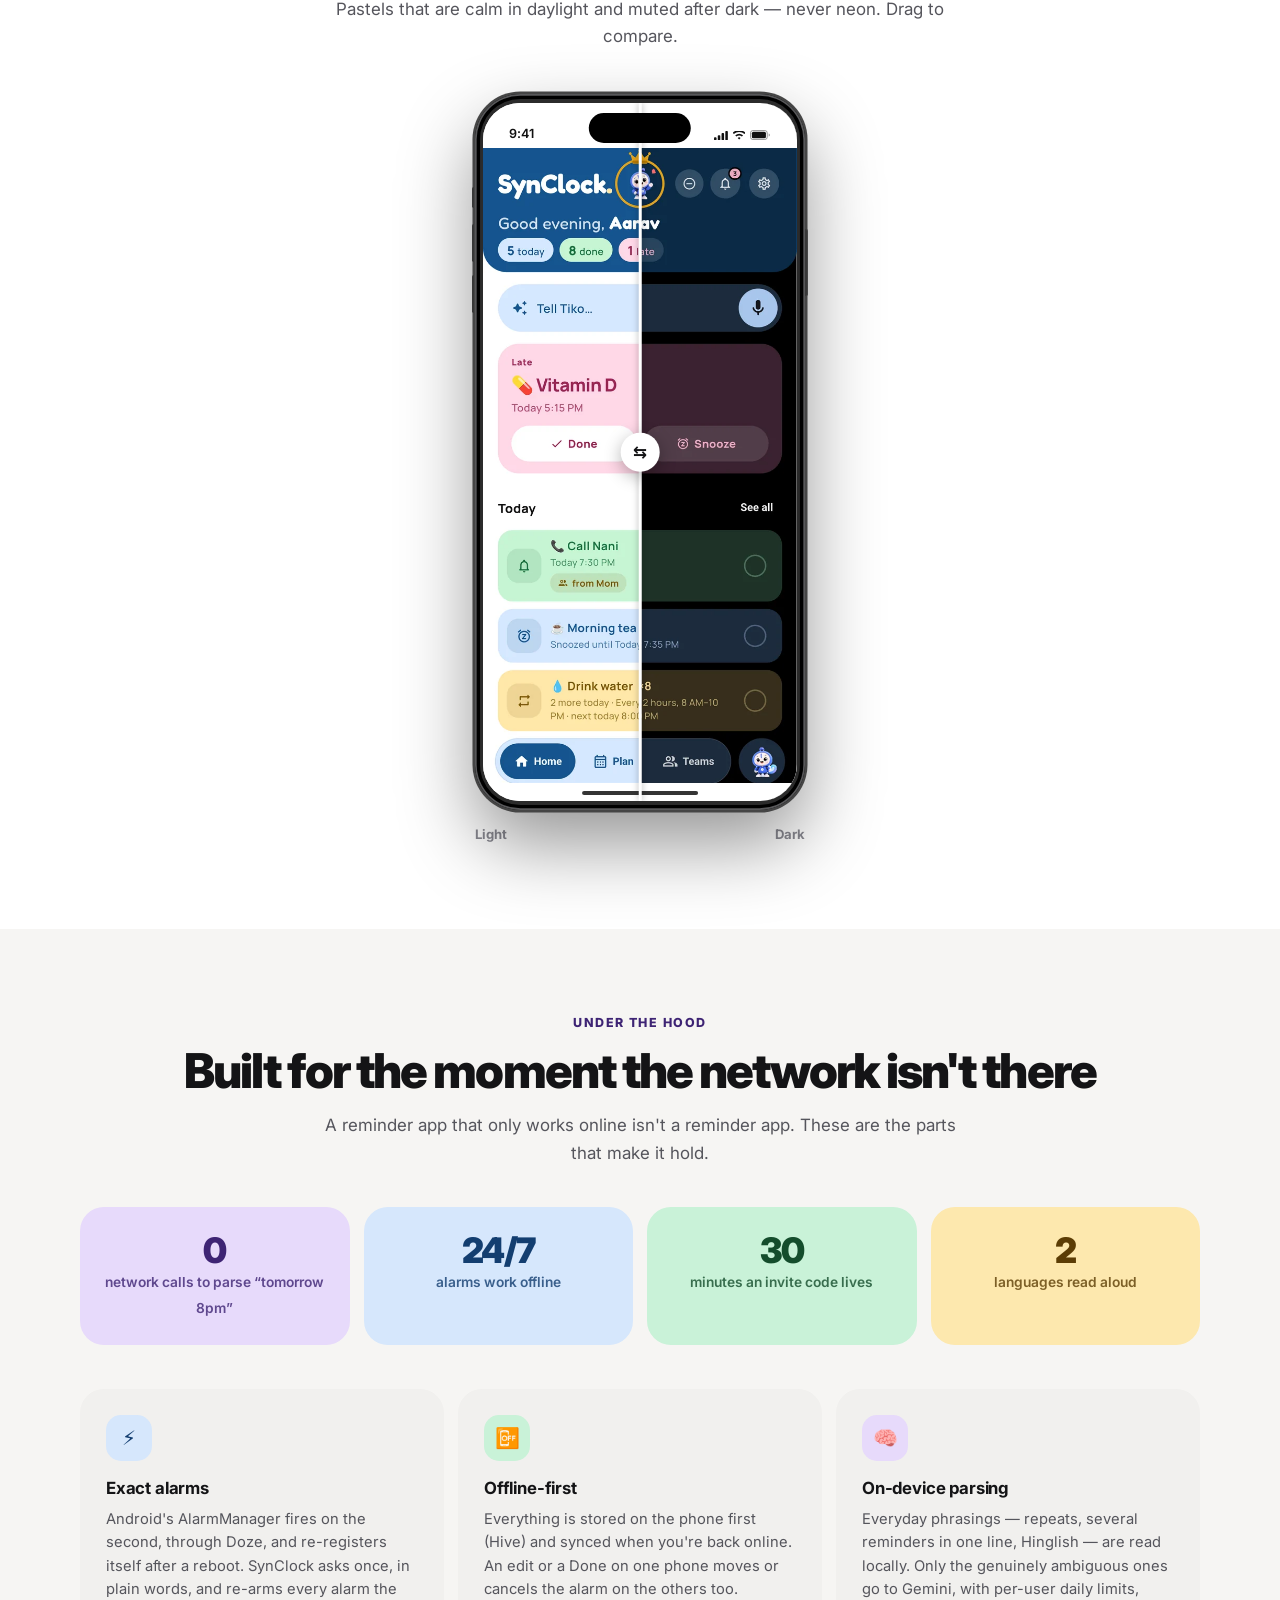
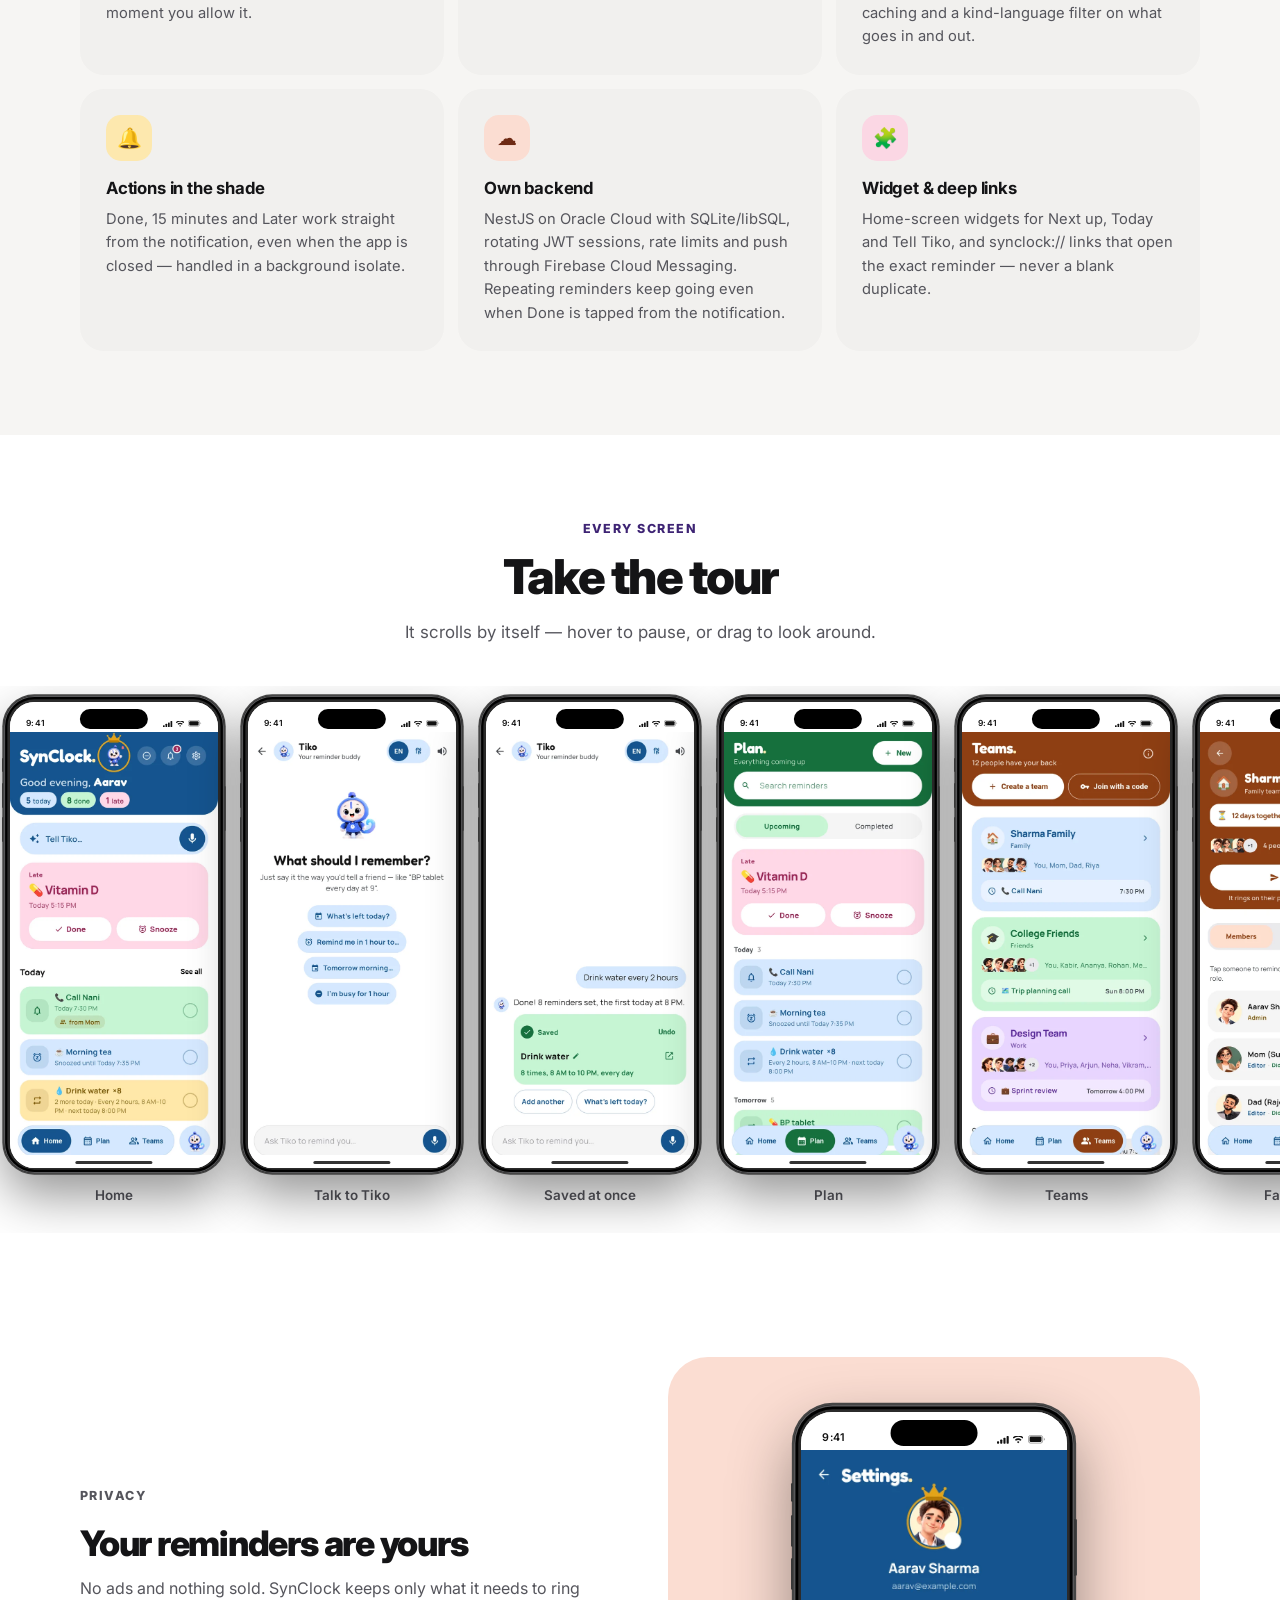
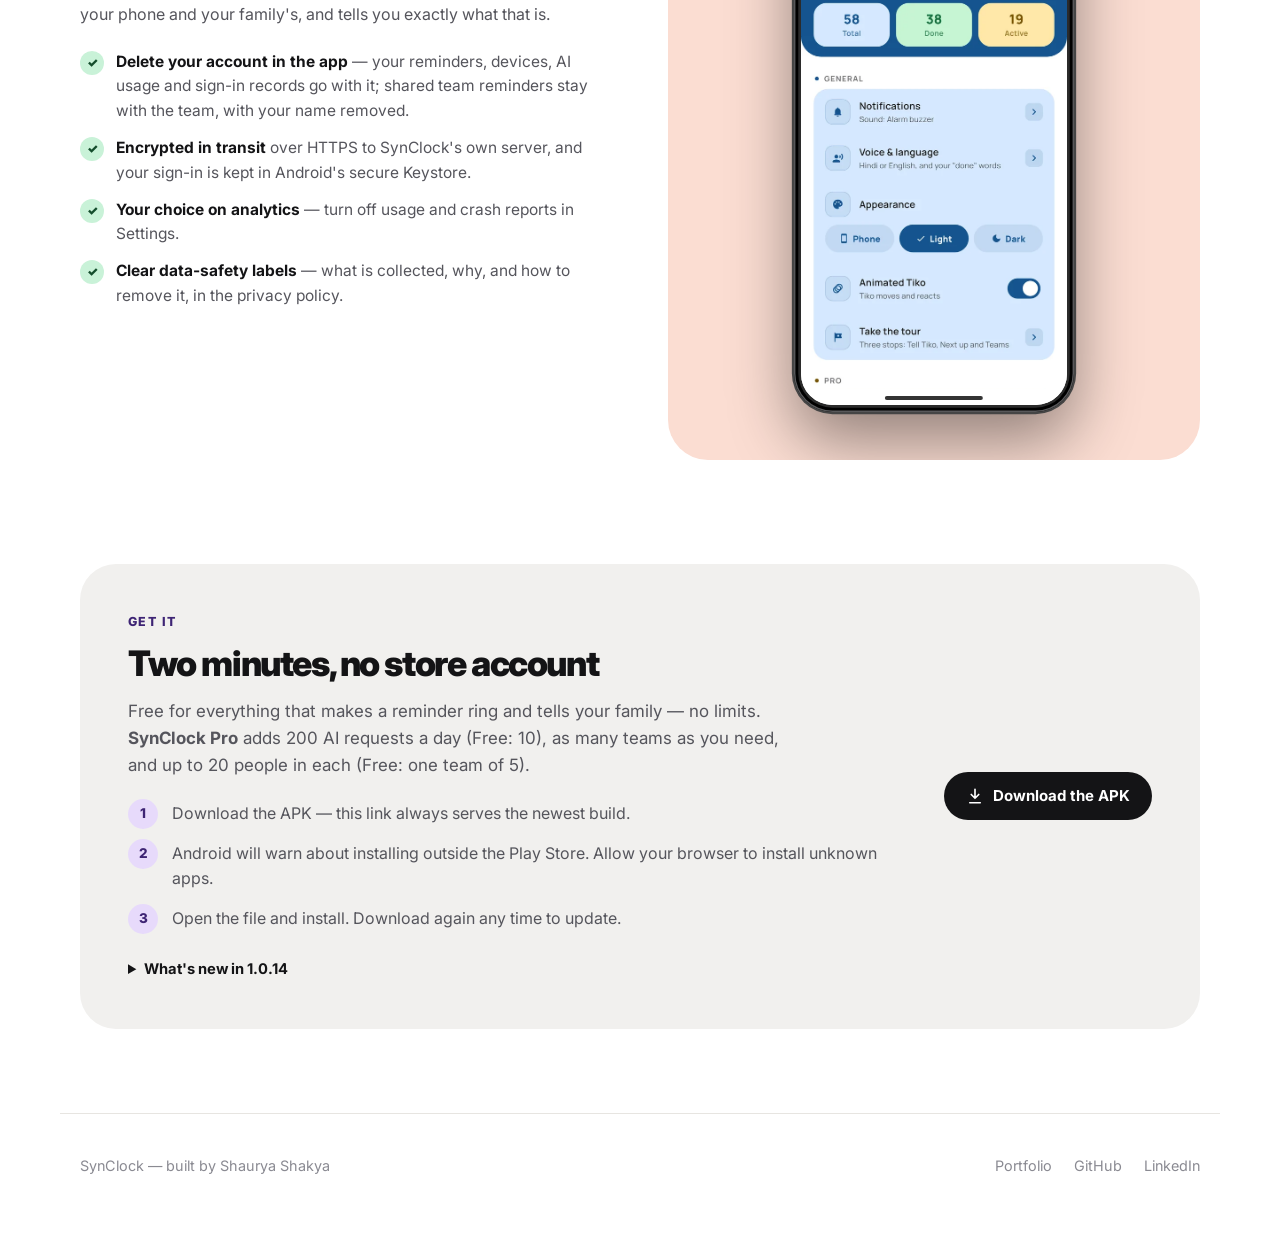
==== commit 94d871c5: "SynClock page: new screenshots, launch video, copy for Tiko, Busy and voice done" ====
--- a/synclock/index.html
+++ b/synclock/index.html
@@ -201,6 +201,7 @@
 .panel.lav{background:var(--lav)}.panel.sky{background:var(--sky)}.panel.mint{background:var(--mint)}
 .panel.butter{background:var(--butter)}.panel.peach{background:var(--peach)}
 .panel .phone{--w:min(280px,62vw)}
+.panel video.launch{width:min(300px,68vw);height:auto;aspect-ratio:9/16;border-radius:32px;background:#14548F;display:block}
 .pills{display:flex;flex-wrap:wrap;gap:8px}
 .pill{font-size:.78rem;font-weight:700;padding:6px 12px;border-radius:100px;background:var(--card);color:var(--fg-2)}
 
@@ -289,7 +290,7 @@
 <header id="hdr"><div class="wrap nav">
   <a class="logo" href="#top" aria-label="SynClock home"><img class="wm" src="wordmark.png" width="682" height="132" alt="SynClock"></a>
   <nav class="links">
-    <a href="#type">Just type it</a><a href="#teams">Teams</a><a href="#voice">Voice</a><a href="#built">How it works</a><a href="#privacy">Privacy</a>
+    <a href="#type">Just say it</a><a href="#teams">Teams</a><a href="#voice">Voice</a><a href="#built">How it works</a><a href="#privacy">Privacy</a>
   </nav>
   <div class="right">
     <button class="icon-btn" id="theme" aria-label="Toggle dark mode" title="Toggle dark mode">
@@ -303,22 +304,22 @@
 
 <div class="wrap hero">
   <div>
-    <span class="tag"><i></i> v1.0.14 · Coming soon to Google Play</span>
-    <h1><span class="w">Type it.</span> <span class="w">Share it.</span> <span class="w"><span class="hl">Know it got done.</span></span></h1>
-    <p class="sub">SynClock turns “call mom tomorrow at 8pm” into a reminder that rings on time — even offline. Share it with family, and when someone keeps snoozing, the people who asked find out.</p>
+    <span class="tag"><i></i> v1.0.16 · Coming soon to Google Play</span>
+    <h1><span class="w">Say it.</span> <span class="w">Share it.</span> <span class="w"><span class="hl">Know it got done.</span></span></h1>
+    <p class="sub">Tell Tiko “BP tablet every day at 9” — typed or spoken, in English or हिंदी — and it’s saved the moment you say it, and it rings on time, even offline. Send reminders to family, and hear back the moment they’re done.</p>
     <div class="cta">
       <a class="btn solid" href="https://github.com/shaurya-8055/synclock-app/releases/latest/download/SynClock.apk">
         <svg viewBox="0 0 24 24" fill="none" stroke="currentColor" stroke-width="2.2" stroke-linecap="round" stroke-linejoin="round"><path d="M12 3v12m0 0l-5-5m5 5l5-5M5 21h14"/></svg>
         Download for Android</a>
-      <a class="btn lav" href="#type">See how it works</a>
+      <a class="btn lav" href="#video">Watch the 30-second tour</a>
     </div>
     <div class="meta"><span>Android 8.0+</span><span>Free · optional Pro</span><span>No ads</span><span>English &amp; Hindi voice</span></div>
   </div>
   <div class="stage">
     <div class="phone fade" id="heroPhone"><div class="scr">
-      <img class="on" src="shots/home.webp" alt="Home screen: greeting, next-up Standup call with Done and Snooze, quick add" width="600" height="1248">
-      <img src="shots/plan.webp" alt="Plan screen grouped into Daily, Today and This week" width="600" height="1248" loading="lazy">
-      <img src="shots/editor.webp" alt="Editor reading 'Take BP tablet every day at 9pm' as a daily 9 PM reminder" width="600" height="1248" loading="lazy">
+      <img class="on" src="shots/home.webp" alt="Home: SynClock wordmark with Tiko, the day's counts, Tell Tiko, a late Vitamin D with Done and Snooze, and Today" width="600" height="1248">
+      <img src="shots/tiko.webp" alt="Talk to Tiko: 'Drink water every 2 hours' saved at once as 8 reminders, 8 AM to 10 PM" width="600" height="1248" loading="lazy">
+      <img src="shots/team-detail.webp" alt="Sharma Family team: 12 days together, members Mom and Dad with Check in" width="600" height="1248" loading="lazy">
       <img src="shots/home-dark.webp" alt="Home screen in dark mode" width="600" height="1248" loading="lazy">
     </div></div>
     <div class="devsw" role="group" aria-label="Phone frame">
@@ -327,18 +328,36 @@
     </div>
     <div class="chip c1">✓ <span>Mom marked it done<small>Take BP tablet · 9:00 PM</small></span></div>
     <div class="chip c2">⏰ <span>Snoozed 3× — family told<small>Pay electricity bill</small></span></div>
-    <div class="chip c3">🔁 <span>Daily at 9:00 PM<small>read from what you typed</small></span></div>
+    <div class="chip c3">🔁 <span>Every 2 hours, 8 AM–10 PM<small>saved the moment you said it</small></span></div>
   </div>
 </div>
 
 <div class="marquee" aria-hidden="true"><div class="track" id="track"></div></div>
+
+<!-- ── Video ────────────────────────────────────────────── -->
+<section id="video" class="wrap">
+  <div class="row">
+    <div class="copy reveal">
+      <p class="kicker">See it in 30 seconds</p>
+      <h2>From “just say it” to “Mom finished”</h2>
+      <p>Watch Tiko set a reminder the moment it’s said, a habit become one tidy row in Plan, a reminder go to Mom’s phone — and the done receipt come back.</p>
+      <ul class="ticks">
+        <li><span><b>Real app, sample family.</b> Recorded on a phone with the demo data of the Sharma family.</span></li>
+        <li><span><b>Sound on</b> for the music — it’s ours, written for SynClock.</span></li>
+      </ul>
+    </div>
+    <div class="panel sky reveal" data-d="1">
+      <video class="launch" src="video/synclock-launch.mp4" poster="video/poster.webp" controls playsinline preload="none" width="720" height="1280" aria-label="SynClock launch video, 37 seconds"></video>
+    </div>
+  </div>
+</section>
 
 <!-- ── Just type it ─────────────────────────────────────── -->
 <section id="type" class="wrap">
   <div class="center reveal">
-    <p class="kicker">Just type it</p>
+    <p class="kicker">Just say it</p>
     <h2>Write it the way you'd say it</h2>
-    <p class="lead">No date pickers, no repeat dropdowns. SynClock reads the sentence on your phone — in microseconds, with no network — and fills in the day, the time and how often it repeats. Watch:</p>
+    <p class="lead">No date pickers, no repeat dropdowns. Tiko reads the sentence on your phone — instantly, with no network — and fills in the day, the time and how often it repeats. Several at once works too: “call mom at 5 and gym at 7”. Watch:</p>
   </div>
   <div class="demo reveal" data-d="1" aria-live="polite">
     <div class="field"><svg width="22" height="22" viewBox="0 0 24 24" fill="none" stroke="currentColor" stroke-width="2" stroke-linecap="round"><path d="M12 20h9M16.5 3.5a2.1 2.1 0 1 1 3 3L7 19l-4 1 1-4z"/></svg><span id="typed"></span><span class="caret"></span></div>
@@ -349,21 +368,21 @@
       <span class="rep" id="rRep" hidden>Daily</span>
     </div>
   </div>
-  <p class="note reveal" data-d="2">Tricky phrasings (“the second Tuesday after Diwali”) fall back to Gemini through SynClock's own server.</p>
+  <p class="note reveal" data-d="2">Tricky phrasings (“the second Tuesday after Diwali”) fall back to Gemini through SynClock's own server. Abusive or offensive words are never saved — in English, Hindi or any Indian language.</p>
 
   <div class="row" style="margin-top:90px">
     <div class="copy reveal">
-      <p class="kicker">The editor</p>
+      <p class="kicker">Talk to Tiko</p>
       <h3>Fewer taps than a sticky note</h3>
-      <p>Type one line and press enter. That's the whole flow for most reminders. Everything else is one chip away and stays out of sight until you need it.</p>
+      <p>Say it or type it, then send. When Tiko understands, the reminder is saved right away — no Create button — and a card shows what was set, ready to tweak.</p>
       <ul class="ticks">
-        <li><span><b>Live reading.</b> The day and time pills fill in as you type, and a sparkle shows they came from your words.</span></li>
-        <li><span><b>Repeats understood.</b> “every day”, “weekly”, “every Monday”, “monthly” set the repeat and leave the title clean.</span></li>
-        <li><span><b>Quick moves.</b> +1 hour, Tonight and Tomorrow in one tap; the time turns pink if it's already passed.</span></li>
-        <li><span><b>Extras on demand.</b> Repeat, High priority, Team, Tag and Note — one opens at a time.</span></li>
+        <li><span><b>Tap to change.</b> Time, day and repeat are chips on the card; one tap fixes them, and Undo is right there.</span></li>
+        <li><span><b>Repeats understood.</b> “every day”, “every 2 hours”, “every Monday and Thursday”, “har roz” — and several reminders in one line.</span></li>
+        <li><span><b>Fix it in words.</b> “make it 8” or “no, tomorrow” changes the reminder you just made instead of adding another.</span></li>
+        <li><span><b>Starters for right now.</b> What’s left today, a reminder in an hour, or Busy — one tap from the welcome.</span></li>
       </ul>
     </div>
-    <div class="panel sky reveal" data-d="1"><div class="phone"><div class="scr"><img src="shots/editor.webp" alt="Reminder editor with Today, 9:00 PM and Daily selected" loading="lazy" width="600" height="1248"></div></div></div>
+    <div class="panel sky reveal" data-d="1"><div class="phone"><div class="scr"><img src="shots/tiko-welcome.webp" alt="Talk to Tiko: What should I remember? with quick starters" loading="lazy" width="600" height="1248"></div></div></div>
   </div>
 
   <div class="row flip">
@@ -378,7 +397,7 @@
         <li><span><b>Home-screen widget</b> that shows what's next and updates live.</span></li>
       </ul>
     </div>
-    <div class="panel lav reveal" data-d="1"><div class="phone"><div class="scr"><img src="shots/plan.webp" alt="Plan screen with Next up, Daily, Today and This week sections" loading="lazy" width="600" height="1248"></div></div></div>
+    <div class="panel lav reveal" data-d="1"><div class="phone"><div class="scr"><img src="shots/plan.webp" alt="Plan: a late Vitamin D, Today and Tomorrow, with Drink water shown once as every 2 hours" loading="lazy" width="600" height="1248"></div></div></div>
   </div>
 </section>
 
@@ -391,17 +410,17 @@
       <p class="lead">Make a team for your family, your flat or your work crew. Send a reminder straight to someone's phone — it rings for them, not you — and hear back the moment they tap Done.</p>
     </div>
     <div class="trio reveal" data-d="1">
-      <div class="phone"><div class="scr"><img src="shots/team-create2.webp" alt="Team notification rules: who hears about new, done and snoozed reminders" loading="lazy" width="600" height="1248"></div></div>
-      <div class="phone"><div class="scr"><img src="shots/team-detail.webp" alt="Team page with members, reminders and activity tabs" loading="lazy" width="600" height="1248"></div></div>
-      <div class="phone"><div class="scr"><img src="shots/team-invite.webp" alt="Invite code sheet with a share button" loading="lazy" width="600" height="1248"></div></div>
+      <div class="phone"><div class="scr"><img src="shots/teams.webp" alt="Teams: Sharma Family, College Friends and Design Team, each with what's next" loading="lazy" width="600" height="1248"></div></div>
+      <div class="phone"><div class="scr"><img src="shots/team-detail.webp" alt="Sharma Family: 12 days together, members with Check in" loading="lazy" width="600" height="1248"></div></div>
+      <div class="phone"><div class="scr"><img src="shots/team-activity.webp" alt="Team activity: Mom finished Morning medicine, Riya snoozed 3 times" loading="lazy" width="600" height="1248"></div></div>
     </div>
     <div class="rules">
       <div class="rule reveal"><div class="em t-lav">🏠</div><h4>Family, Work or Friends</h4><p>Each kind starts with sensible rules. Family reads aloud and can wake someone for medication; Work stays quiet in meetings.</p></div>
       <div class="rule reveal" data-d="1"><div class="em t-sky">📣</div><h4>Who hears what</h4><p>New reminders go to everyone, them and the admins, or just them. Done receipts go to everyone, admins, or nobody.</p></div>
       <div class="rule reveal" data-d="2"><div class="em t-butter">⏰</div><h4>Snooze escalation</h4><p>After 1, 2, 3 or 5 snoozes in a row the team is told — or never. Owners set it once for everyone.</p></div>
       <div class="rule reveal"><div class="em t-mint">🔑</div><h4>Invite codes</h4><p>An eight-character code that expires in 30 minutes. Only admins can make one; everyone else can share it.</p></div>
-      <div class="rule reveal" data-d="1"><div class="em t-peach">👋</div><h4>Nudges</h4><p>Tap Nudge on a member and they get an “Are you doing it?” with a one-tap “On it” reply.</p></div>
-      <div class="rule reveal" data-d="2"><div class="em t-blush">🌙</div><h4>Quiet hours</h4><p>Team pushes stay silent during your quiet hours — unless the team allows urgent reminders to break through.</p></div>
+      <div class="rule reveal" data-d="1"><div class="em t-peach">👋</div><h4>Check-ins</h4><p>Tap Check in on a member and they get an “Are you doing it?” with a one-tap “On it” reply — with a few seconds to undo a mis-tap.</p></div>
+      <div class="rule reveal" data-d="2"><div class="em t-blush">🌙</div><h4>Busy &amp; quiet hours</h4><p>Tap Busy or set nightly quiet hours: reminders arrive silently, and your team sees you’re busy — unless the team allows urgent ones to break through.</p></div>
     </div>
   </div>
 </section>
@@ -412,15 +431,15 @@
     <div class="copy reveal">
       <p class="kicker">Hear it, say “done”</p>
       <h3>Made for parents and grandparents</h3>
-      <p>Reminders can be read aloud when they arrive — in English or Hindi — and answered by voice. With the app open, say “haan, ho gaya” and it's marked done, and whoever sent it hears back. “Not yet” and “nahi” are never mistaken for a yes.</p>
+      <p>Reminders can be read aloud when they arrive — in English or Hindi — and answered by voice. When the alarm opens, it stops ringing, asks “Did you do it?”, and listens: say “done” or “हो गया” and it’s marked done, and whoever sent it hears back. “Not yet” and “nahi” are never mistaken for a yes.</p>
       <ul class="ticks">
         <li><span><b>Easy-listening mode</b> speaks slower and lower, says the name first, and repeats once.</span></li>
-        <li><span><b>Voice quick add</b> — tap Speak on Home and say the reminder.</span></li>
+        <li><span><b>Talk to Tiko</b> — tap the mic on Home and say the reminder; pauses mid-sentence are fine.</span></li>
         <li><span><b>Urgent can wake</b> — medication reminders can ring through quiet hours if the family allows it.</span></li>
       </ul>
       <div class="pills"><span class="pill">text-to-speech</span><span class="pill">speech-to-text</span><span class="pill">Hindi</span><span class="pill">English</span></div>
     </div>
-    <div class="panel mint reveal" data-d="1"><div class="phone"><div class="scr"><img src="shots/onb3.webp" alt="A reminder read aloud in Hindi and answered by voice" loading="lazy" width="600" height="1200"></div></div></div>
+    <div class="panel mint reveal" data-d="1"><div class="phone"><div class="scr"><img src="shots/voice.webp" alt="Voice and language: English or Hindi, the words that mean done, and listening after reminders" loading="lazy" width="600" height="1248"></div></div></div>
   </div>
 </section>
 
@@ -457,10 +476,10 @@
     <div class="grid">
       <div class="cell reveal"><div class="em t-sky">⚡</div><h4>Exact alarms</h4><p>Android's AlarmManager fires on the second, through Doze, and re-registers itself after a reboot. SynClock asks once, in plain words, and re-arms every alarm the moment you allow it.</p></div>
       <div class="cell reveal" data-d="1"><div class="em t-mint">📴</div><h4>Offline-first</h4><p>Everything is stored on the phone first (Hive) and synced when you're back online. An edit or a Done on one phone moves or cancels the alarm on the others too.</p></div>
-      <div class="cell reveal" data-d="2"><div class="em t-lav">🧠</div><h4>On-device parsing</h4><p>Everyday phrasings are read locally in microseconds. Only the genuinely ambiguous ones go to Gemini, with per-user daily limits and caching.</p></div>
+      <div class="cell reveal" data-d="2"><div class="em t-lav">🧠</div><h4>On-device parsing</h4><p>Everyday phrasings — repeats, several reminders in one line, Hinglish — are read locally. Only the genuinely ambiguous ones go to Gemini, with per-user daily limits, caching and a kind-language filter on what goes in and out.</p></div>
       <div class="cell reveal"><div class="em t-butter">🔔</div><h4>Actions in the shade</h4><p>Done, 15 minutes and Later work straight from the notification, even when the app is closed — handled in a background isolate.</p></div>
       <div class="cell reveal" data-d="1"><div class="em t-peach">☁️</div><h4>Own backend</h4><p>NestJS on Oracle Cloud with SQLite/libSQL, rotating JWT sessions, rate limits and push through Firebase Cloud Messaging. Repeating reminders keep going even when Done is tapped from the notification.</p></div>
-      <div class="cell reveal" data-d="2"><div class="em t-blush">🧩</div><h4>Widget &amp; deep links</h4><p>A live home-screen widget, and synclock:// links that open the exact reminder — never a blank duplicate.</p></div>
+      <div class="cell reveal" data-d="2"><div class="em t-blush">🧩</div><h4>Widget &amp; deep links</h4><p>Home-screen widgets for Next up, Today and Tell Tiko, and synclock:// links that open the exact reminder — never a blank duplicate.</p></div>
     </div>
   </div>
 </section>
@@ -473,14 +492,14 @@
     <p class="lead">It scrolls by itself — hover to pause, or drag to look around.</p>
   </div>
   <div class="gallery reveal" data-d="1" id="gallery" tabindex="0" aria-label="App screens, scrolling">
-    <figure><div class="phone"><div class="scr"><img src="shots/onb1.webp" alt="Onboarding: Just type it" loading="lazy" width="600" height="1200"></div></div><figcaption>Welcome</figcaption></figure>
     <figure><div class="phone"><div class="scr"><img src="shots/home.webp" alt="Home" loading="lazy" width="600" height="1248"></div></div><figcaption>Home</figcaption></figure>
-    <figure><div class="phone"><div class="scr"><img src="shots/editor.webp" alt="New reminder" loading="lazy" width="600" height="1248"></div></div><figcaption>New reminder</figcaption></figure>
+    <figure><div class="phone"><div class="scr"><img src="shots/tiko-welcome.webp" alt="Talk to Tiko" loading="lazy" width="600" height="1248"></div></div><figcaption>Talk to Tiko</figcaption></figure>
+    <figure><div class="phone"><div class="scr"><img src="shots/tiko.webp" alt="Saved at once" loading="lazy" width="600" height="1248"></div></div><figcaption>Saved at once</figcaption></figure>
     <figure><div class="phone"><div class="scr"><img src="shots/plan.webp" alt="Plan" loading="lazy" width="600" height="1248"></div></div><figcaption>Plan</figcaption></figure>
-    <figure><div class="phone"><div class="scr"><img src="shots/team-create.webp" alt="Create a team" loading="lazy" width="600" height="1248"></div></div><figcaption>Create a team</figcaption></figure>
-    <figure><div class="phone"><div class="scr"><img src="shots/team-settings.webp" alt="Team settings" loading="lazy" width="600" height="1248"></div></div><figcaption>Team settings</figcaption></figure>
-    <figure><div class="phone"><div class="scr"><img src="shots/team-activity.webp" alt="Team activity" loading="lazy" width="600" height="1248"></div></div><figcaption>Activity</figcaption></figure>
-    <figure><div class="phone"><div class="scr"><img src="shots/onb2.webp" alt="Accountability" loading="lazy" width="600" height="1200"></div></div><figcaption>Accountability</figcaption></figure>
+    <figure><div class="phone"><div class="scr"><img src="shots/teams.webp" alt="Teams" loading="lazy" width="600" height="1248"></div></div><figcaption>Teams</figcaption></figure>
+    <figure><div class="phone"><div class="scr"><img src="shots/team-detail.webp" alt="Family team" loading="lazy" width="600" height="1248"></div></div><figcaption>Family team</figcaption></figure>
+    <figure><div class="phone"><div class="scr"><img src="shots/team-activity.webp" alt="Activity" loading="lazy" width="600" height="1248"></div></div><figcaption>Done receipts</figcaption></figure>
+    <figure><div class="phone"><div class="scr"><img src="shots/voice.webp" alt="Voice and language" loading="lazy" width="600" height="1248"></div></div><figcaption>Voice &amp; language</figcaption></figure>
     <figure><div class="phone"><div class="scr"><img src="shots/settings.webp" alt="Settings" loading="lazy" width="600" height="1248"></div></div><figcaption>Settings</figcaption></figure>
     <figure><div class="phone"><div class="scr"><img src="shots/plan-dark.webp" alt="Plan in dark mode" loading="lazy" width="600" height="1248"></div></div><figcaption>Plan, dark</figcaption></figure>
   </div>
@@ -500,7 +519,7 @@
         <li><span><b>Clear data-safety labels</b> — what is collected, why, and how to remove it, in the privacy policy.</span></li>
       </ul>
     </div>
-    <div class="panel peach reveal" data-d="1"><div class="phone"><div class="scr"><img src="shots/settings.webp" alt="Settings with profile, stats, dark mode and notification settings" loading="lazy" width="600" height="1248"></div></div></div>
+    <div class="panel peach reveal" data-d="1"><div class="phone"><div class="scr"><img src="shots/settings.webp" alt="Settings: profile and stats, notifications, voice and language, light or dark" loading="lazy" width="600" height="1248"></div></div></div>
   </div>
 </section>
 
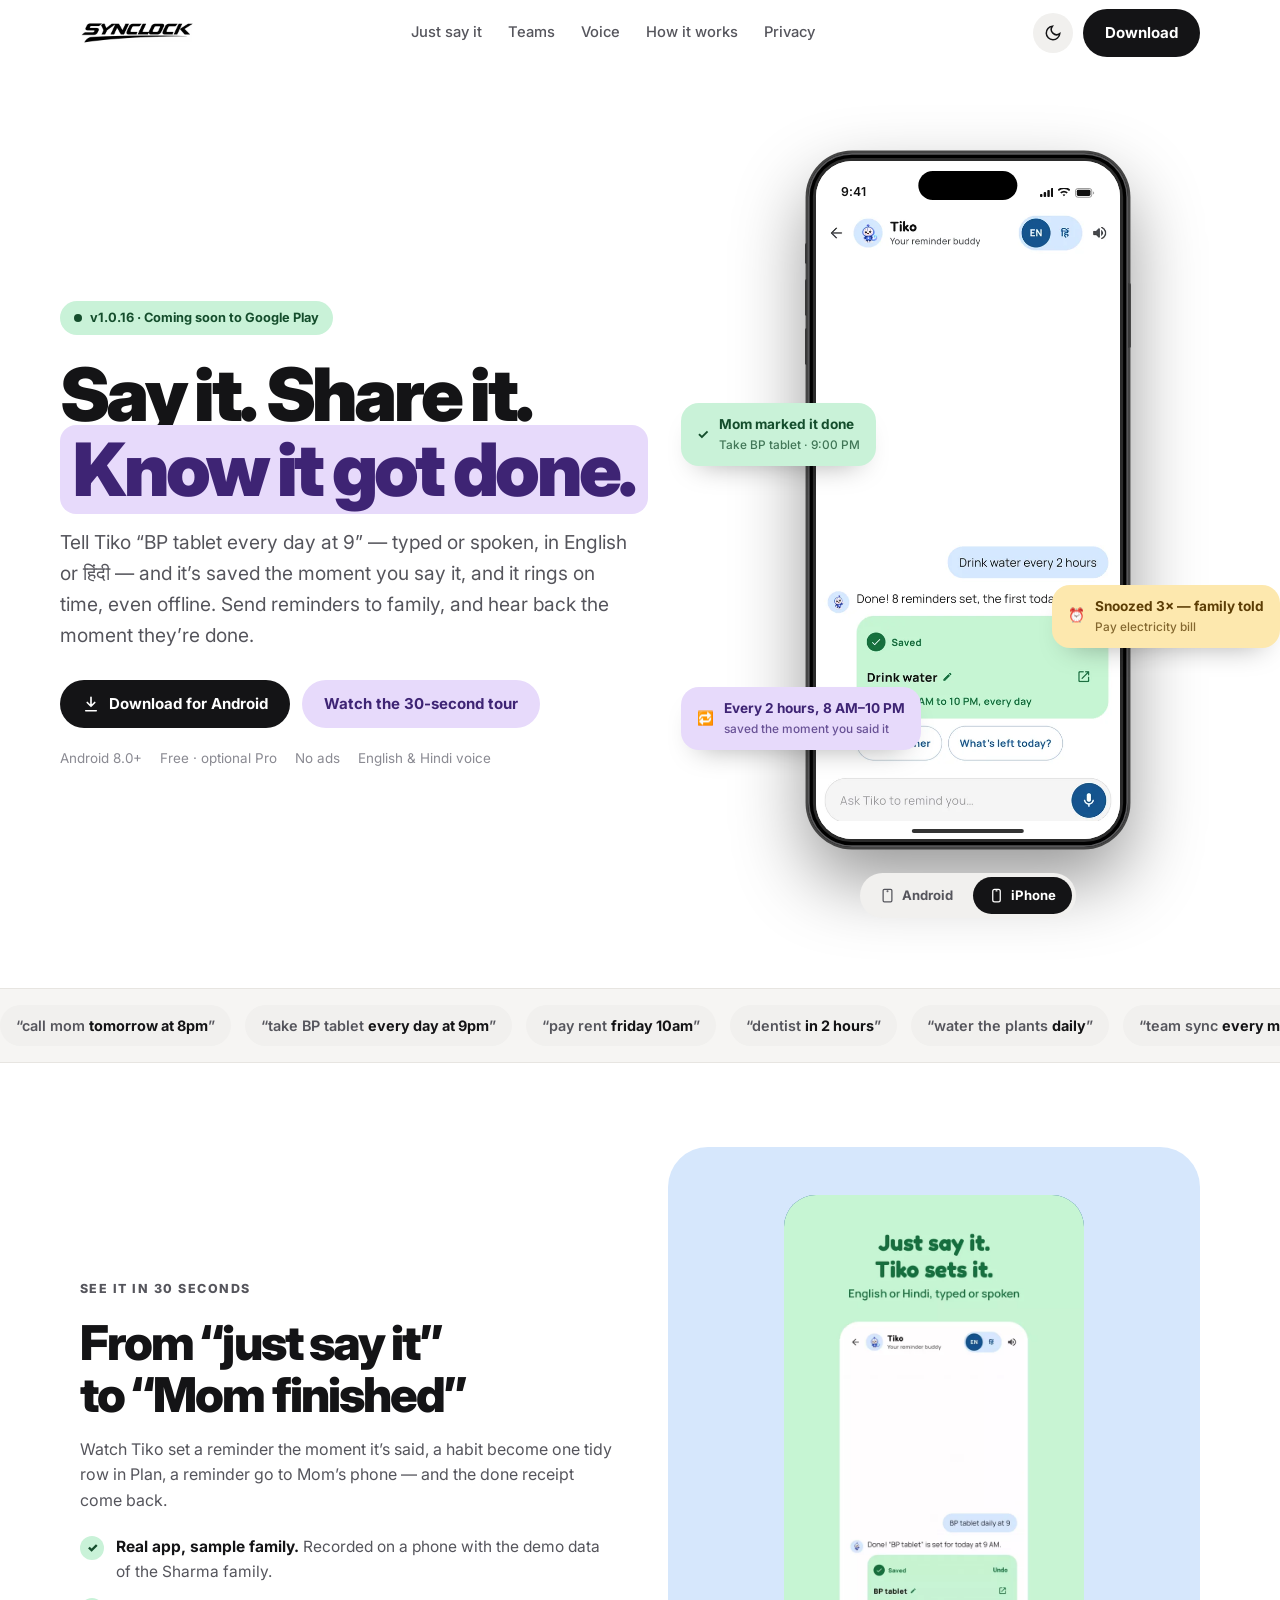
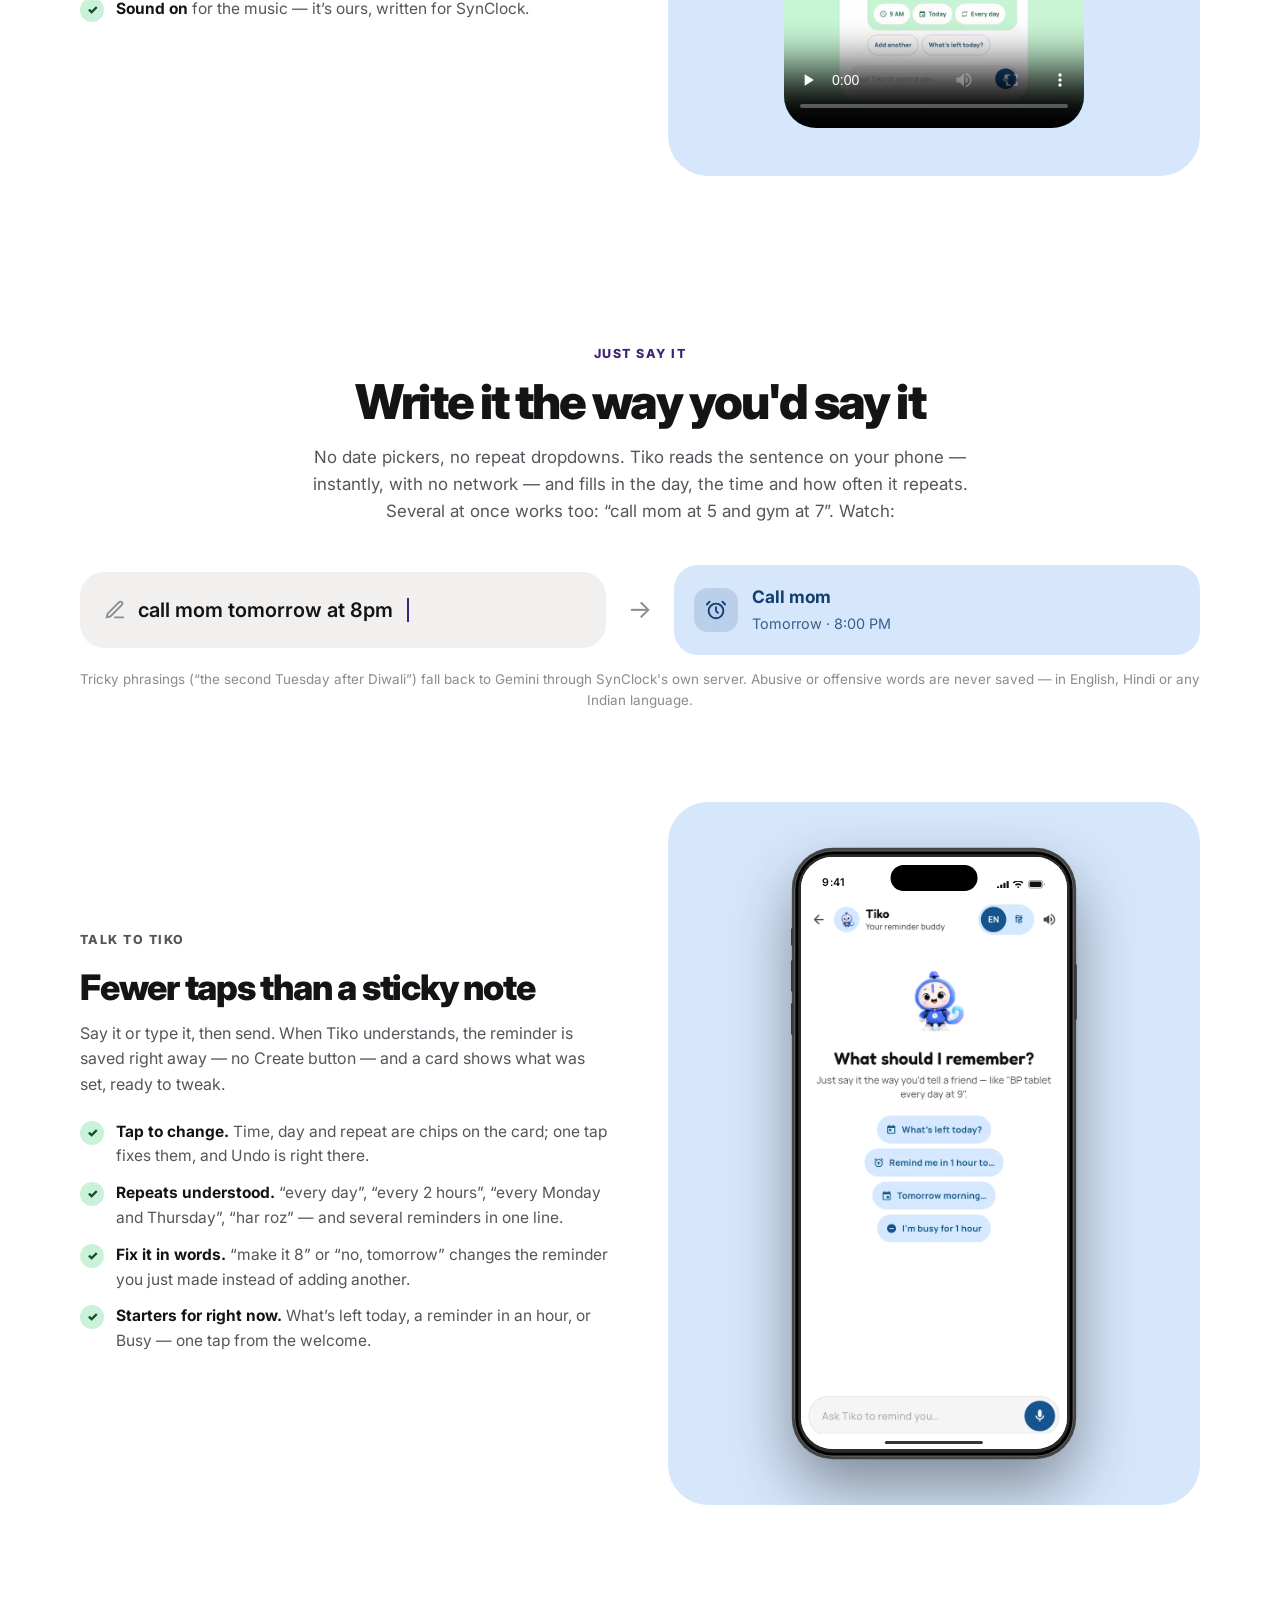
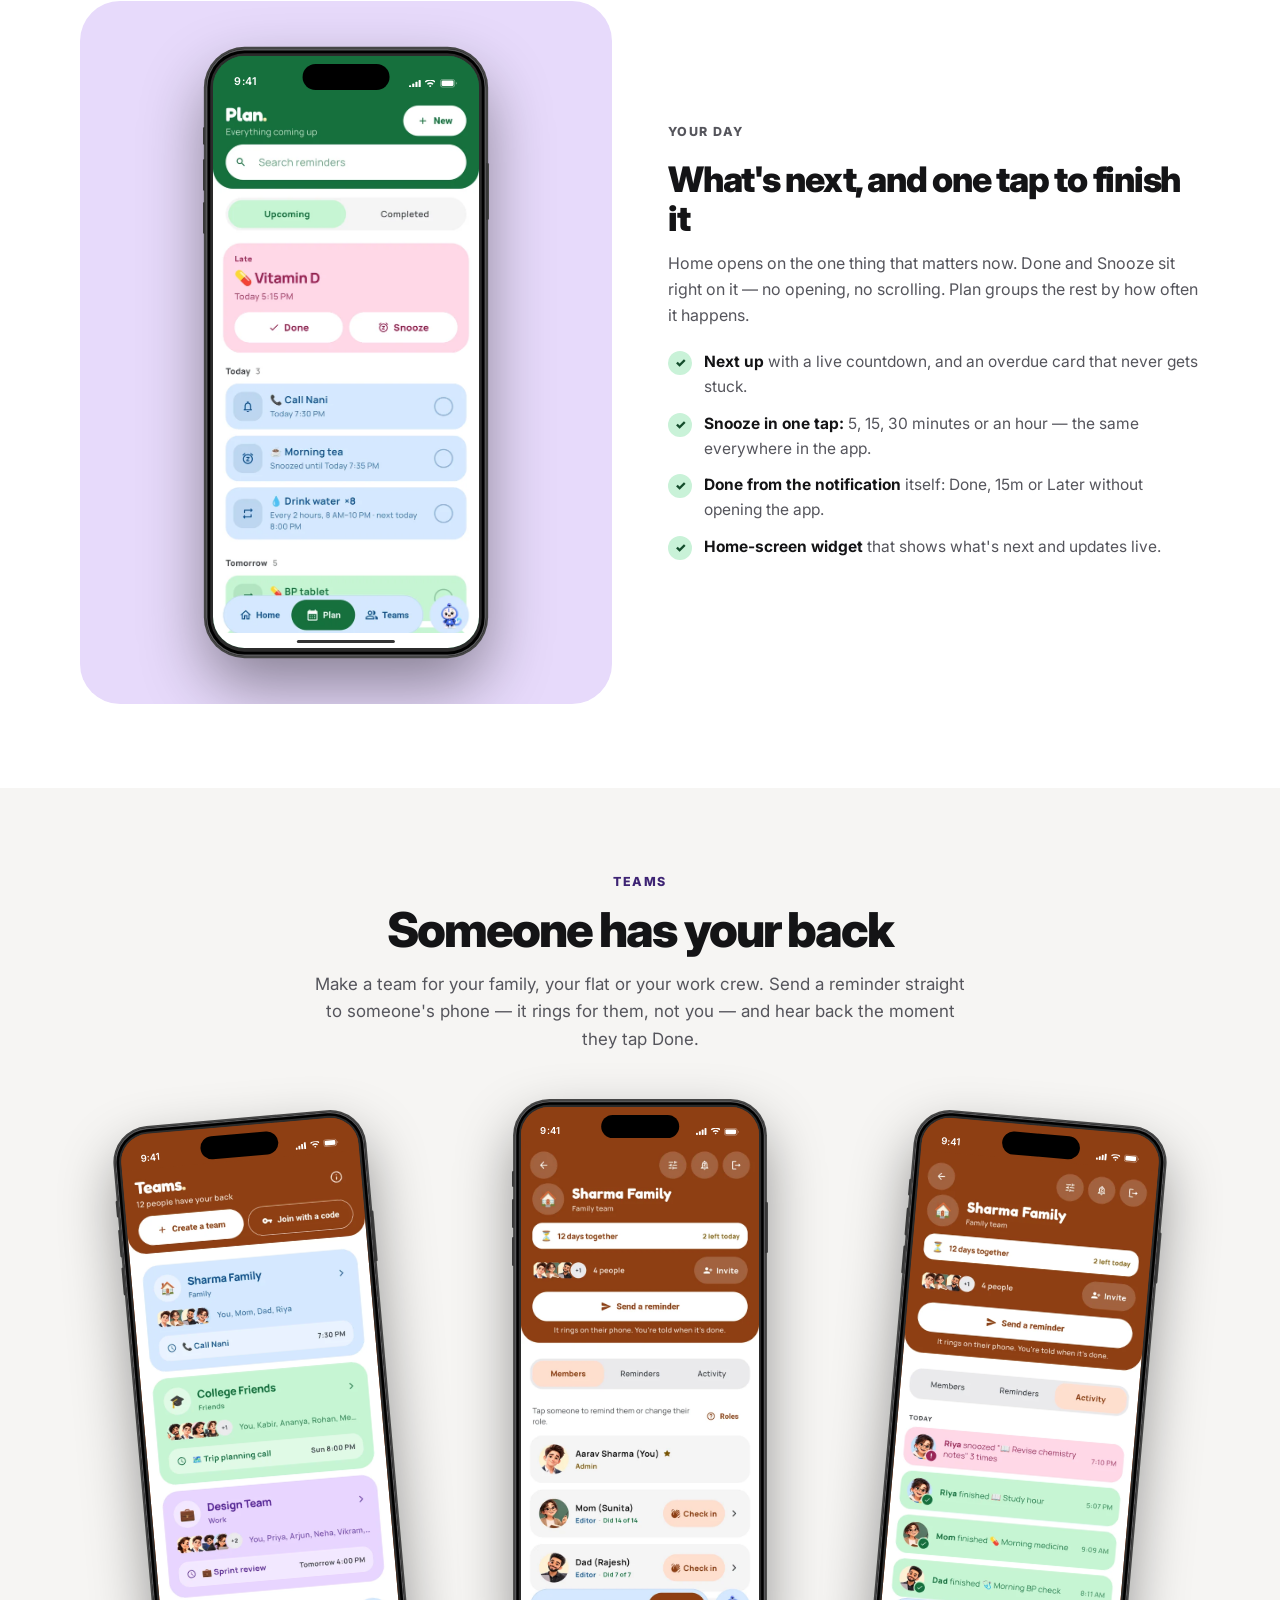
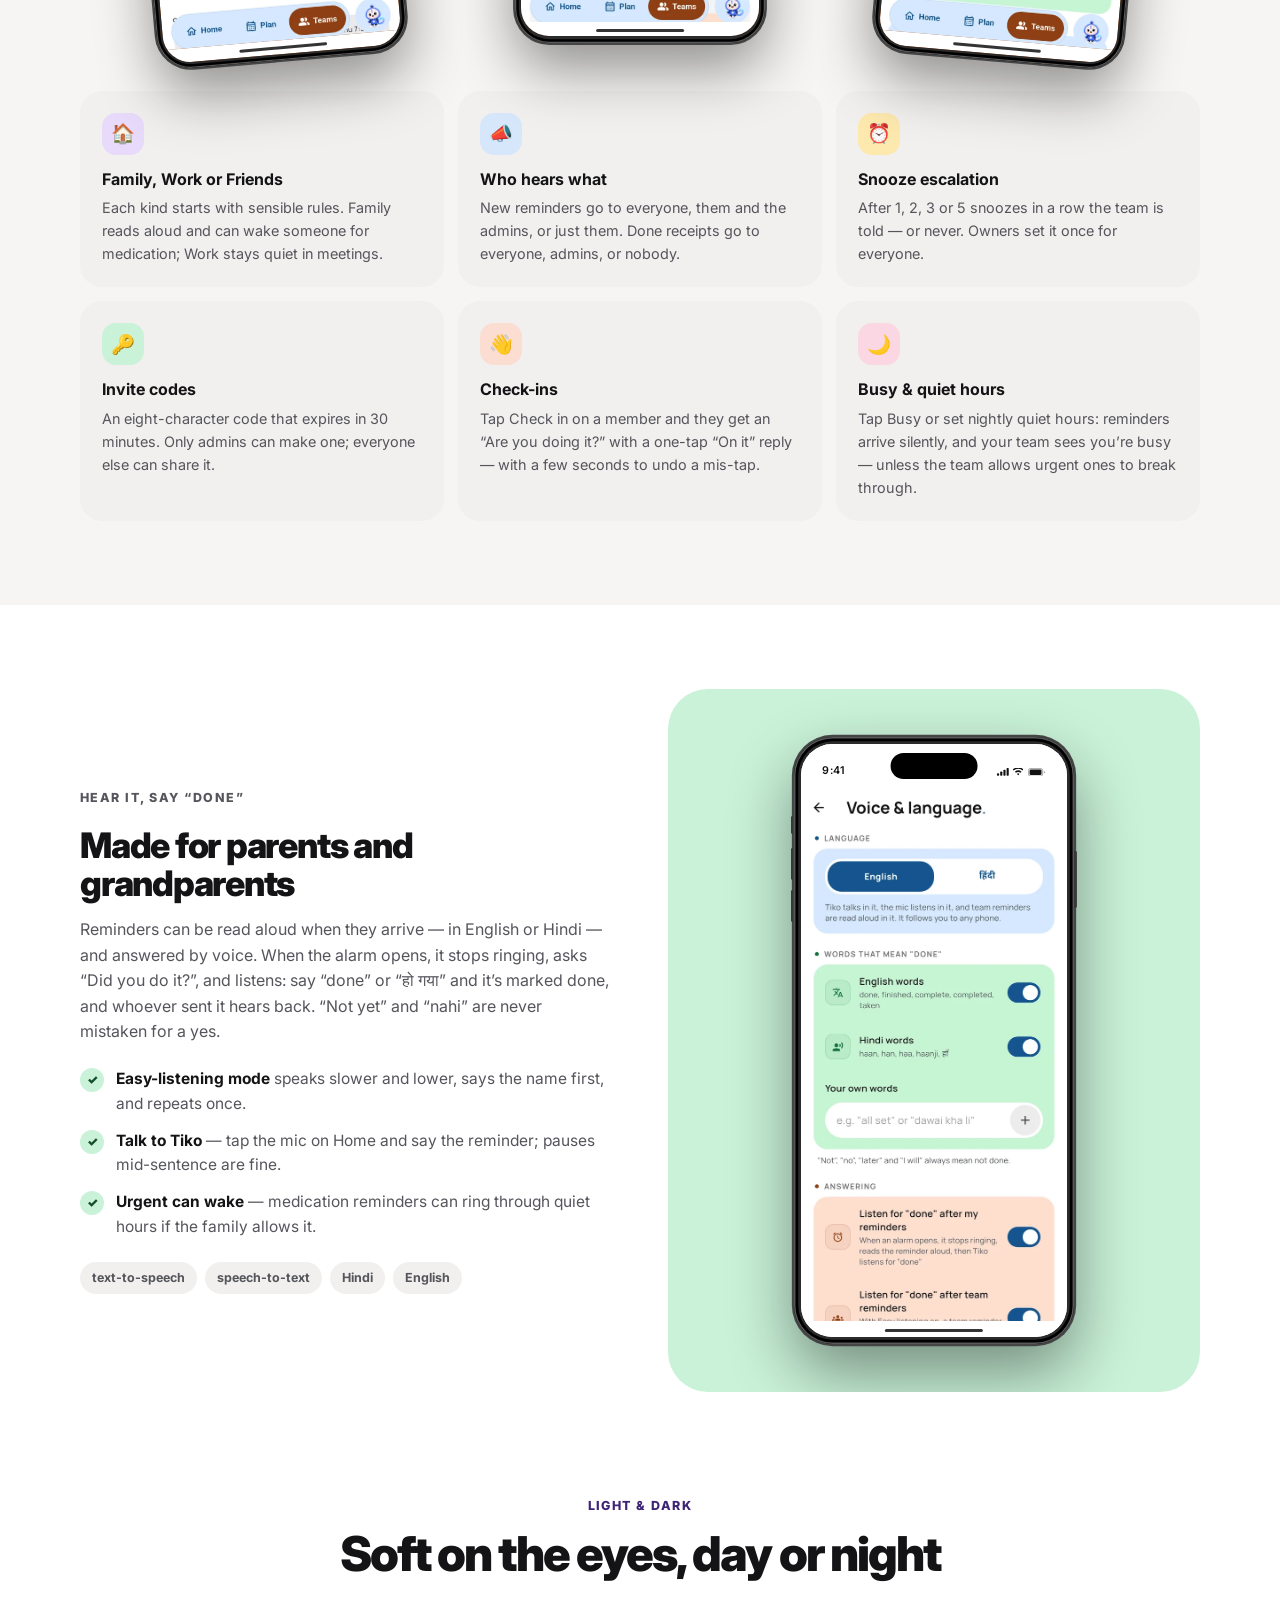
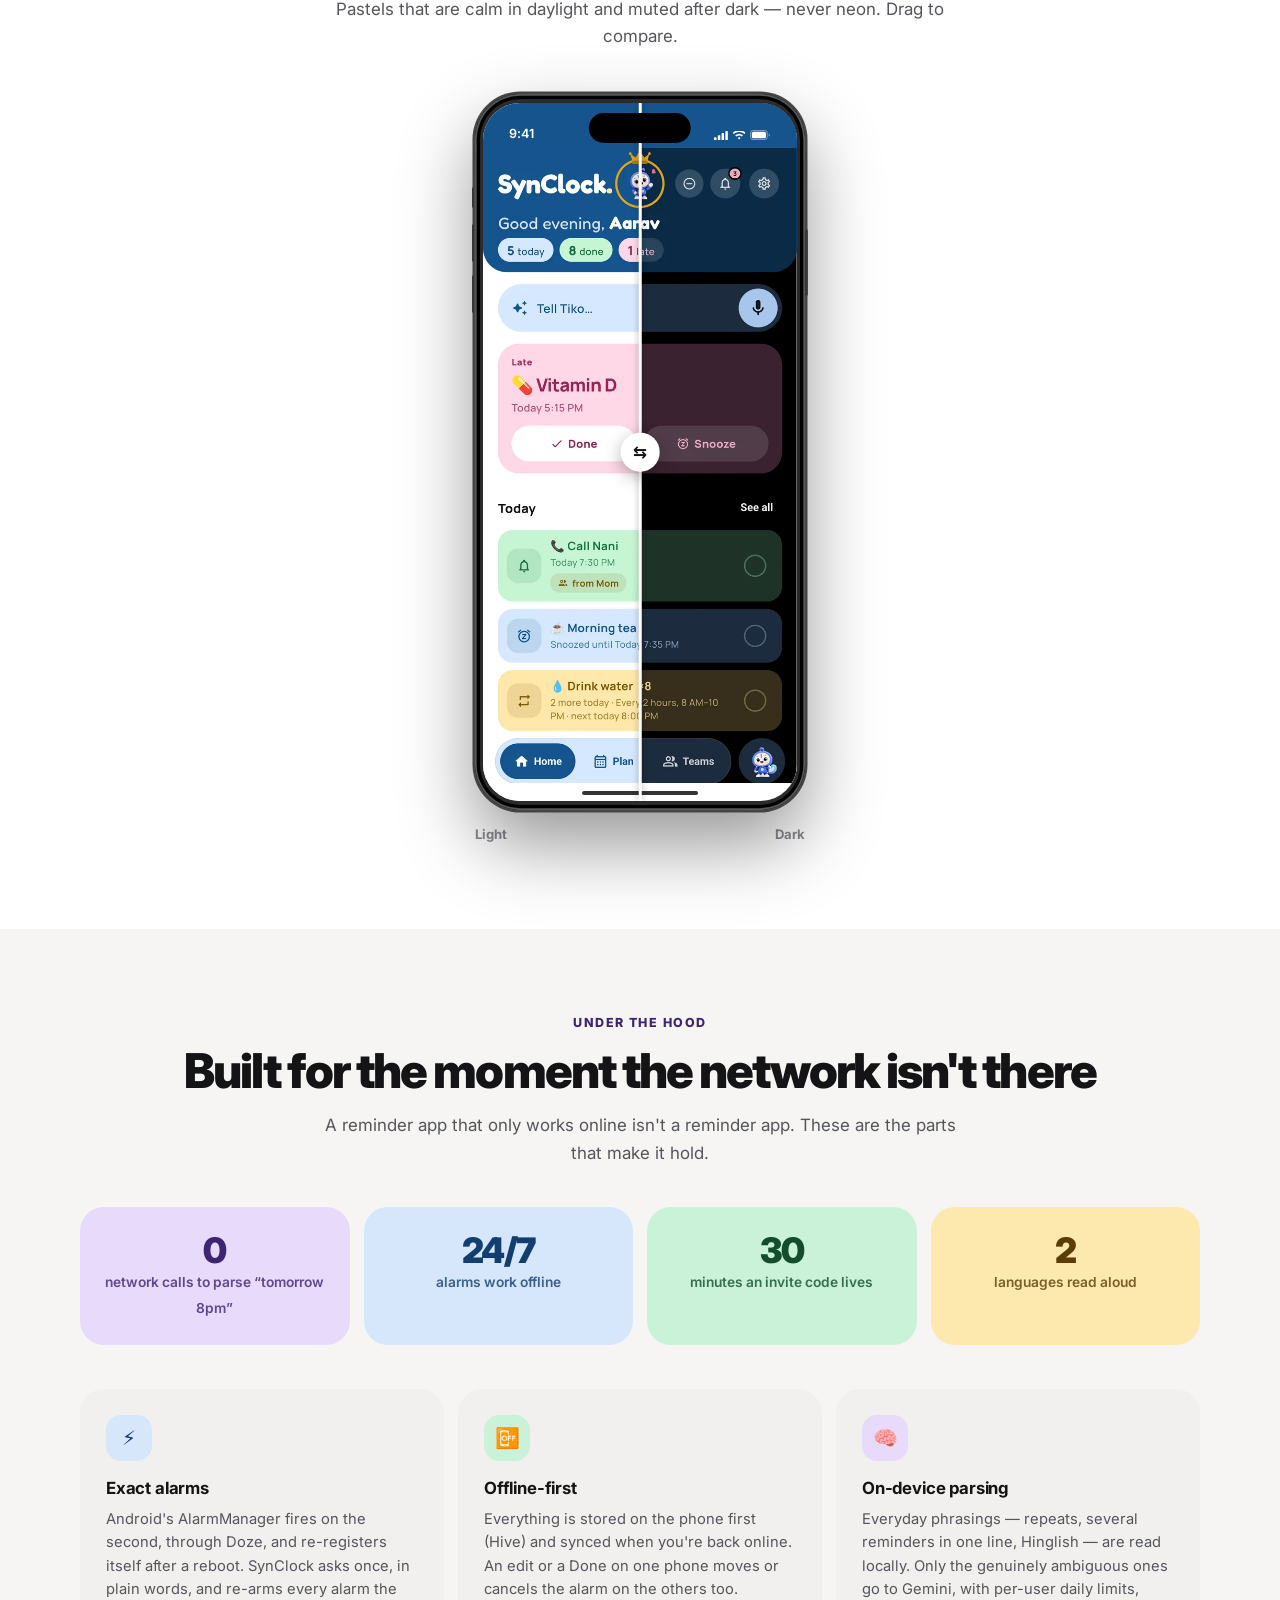
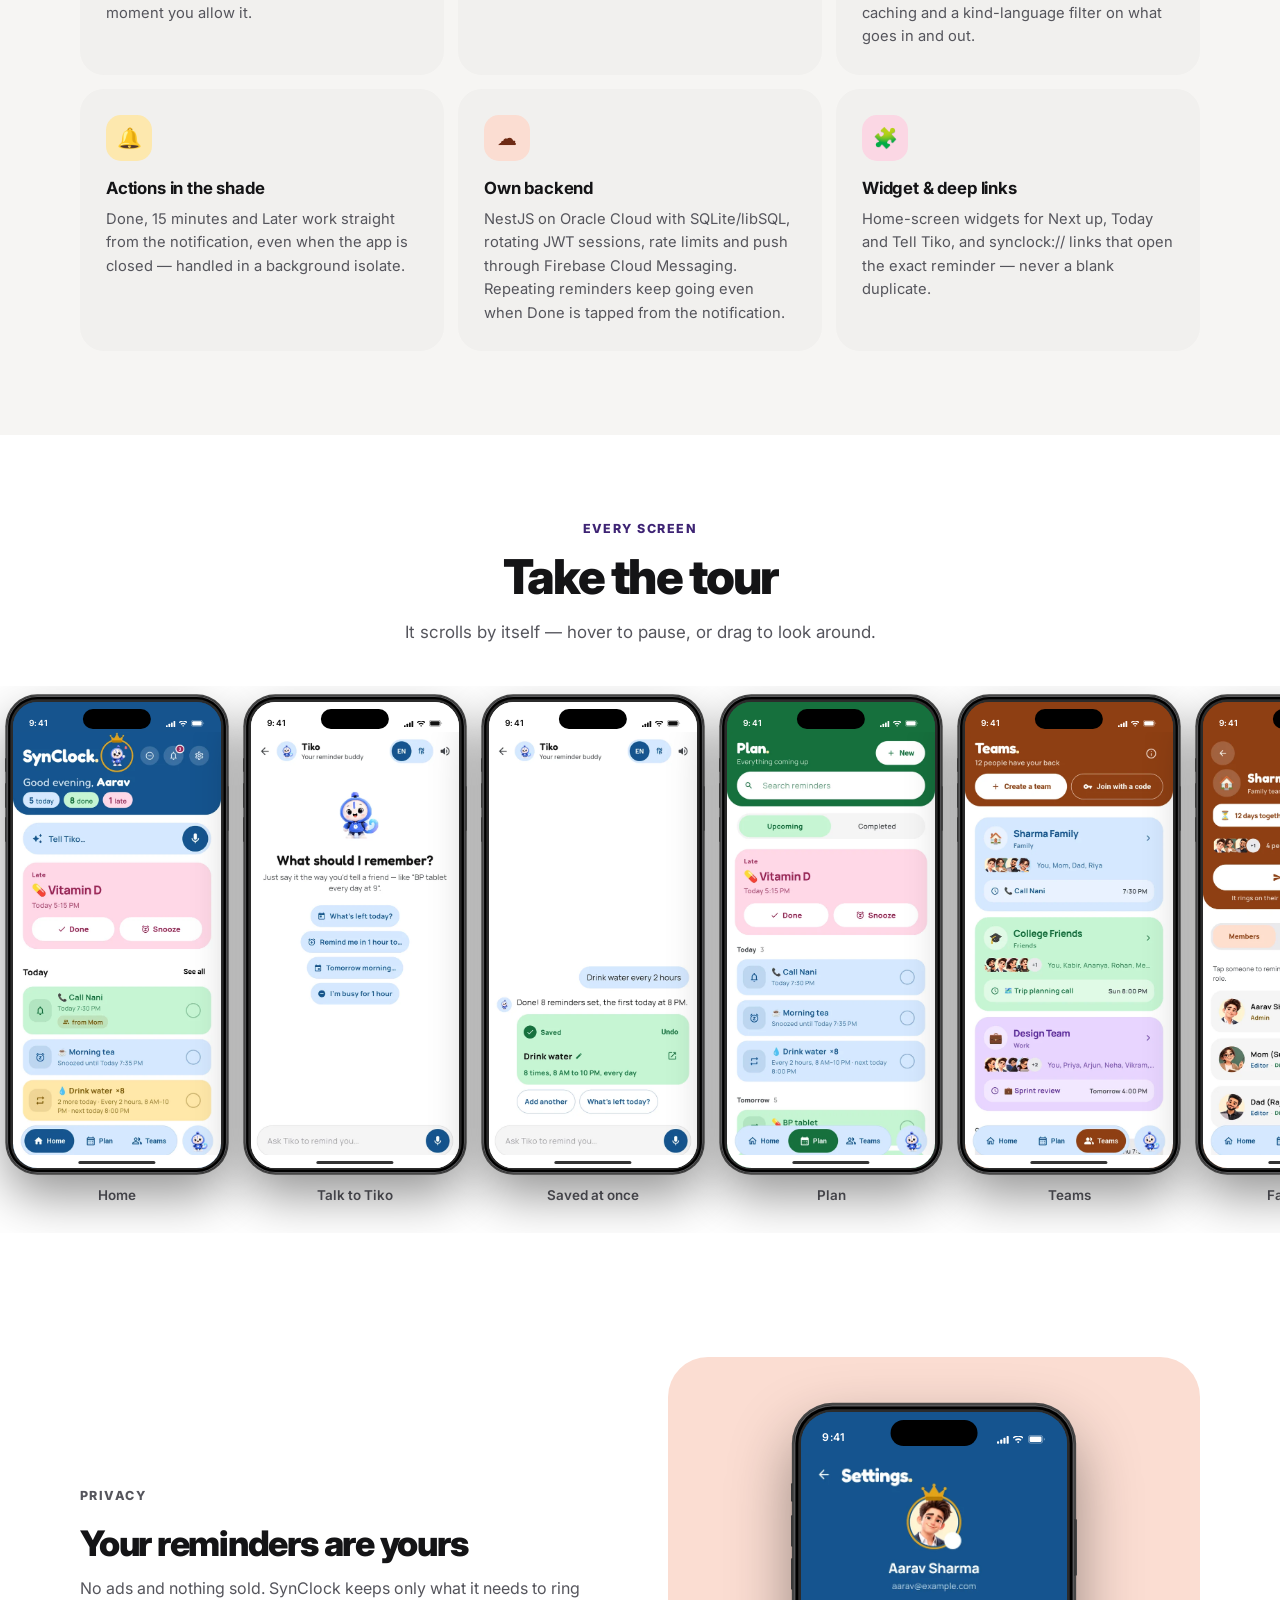
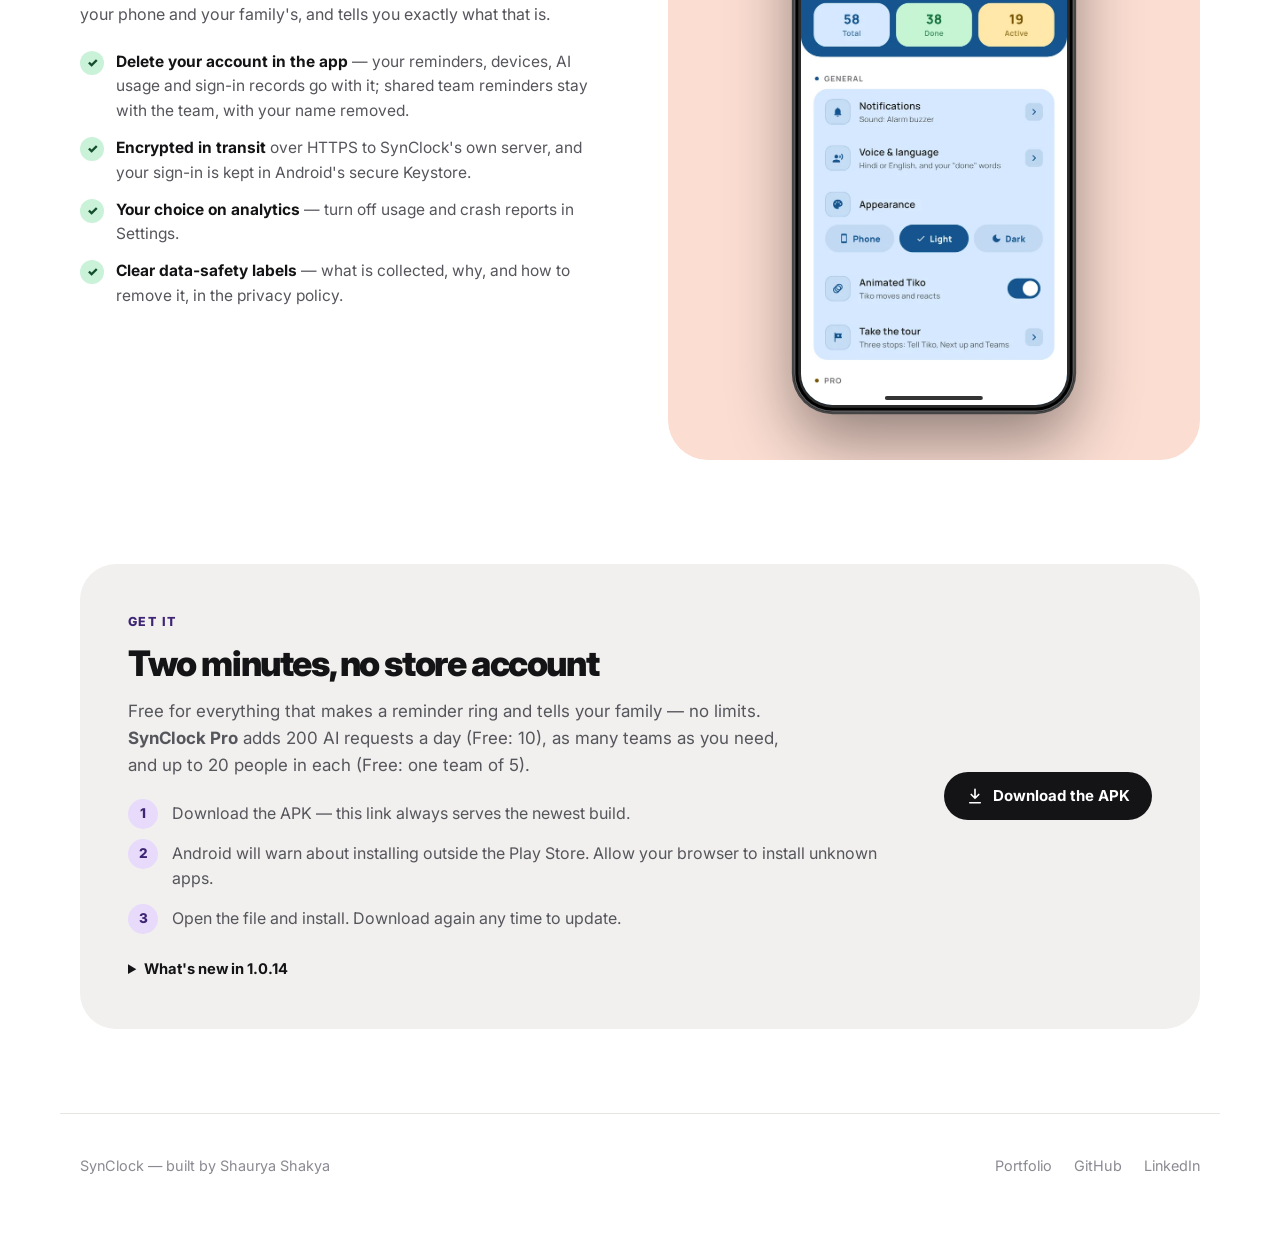
==== commit a88951e9: "SynClock page: phone status bars take each screenshot's header colour" ====
--- a/synclock/index.html
+++ b/synclock/index.html
@@ -580,11 +580,7 @@
 };
 
 // Device chrome: keys, status bar and home bar, coloured to each screenshot.
-const COLORS = {"editor":["#ffffff","#ffffff"],"home":["#ffffff","#ffffff"],"home-dark":["#000000","#000000"],
-  "onb1":["#000000","#000000"],"onb2":["#000000","#000000"],"onb3":["#000000","#000000"],
-  "plan":["#ffffff","#ffffff"],"plan-dark":["#000000","#000000"],"settings":["#ffffff","#ffffff"],
-  "team-activity":["#ffffff","#ffffff"],"team-detail":["#ffffff","#ffffff"],"team-create":["#868686","#f0eff2"],
-  "team-create2":["#868686","#f0eff2"],"team-invite":["#767676","#f0eff2"],"team-settings":["#767676","#f0eff2"]};
+const COLORS = {"home-dark":["#0c2a45","#000000"],"home":["#16548e","#ffffff"],"plan-dark":["#0b381d","#000000"],"plan":["#16703d","#ffffff"],"settings":["#15548f","#ffffff"],"team-activity":["#8e3f13","#ffffff"],"team-detail":["#8e3f13","#ffffff"],"teams":["#8e3f13","#ffffff"],"tiko-welcome":["#ffffff","#ffffff"],"tiko":["#ffffff","#ffffff"],"voice":["#ffffff","#ffffff"]};
 const lum = h => { const n = parseInt(h.slice(1), 16); return (.299 * (n >> 16) + .587 * (n >> 8 & 255) + .114 * (n & 255)) / 255; };
 const nameOf = img => img.getAttribute('src').split('/').pop().replace('.webp', '');
 function paint(el, name) {
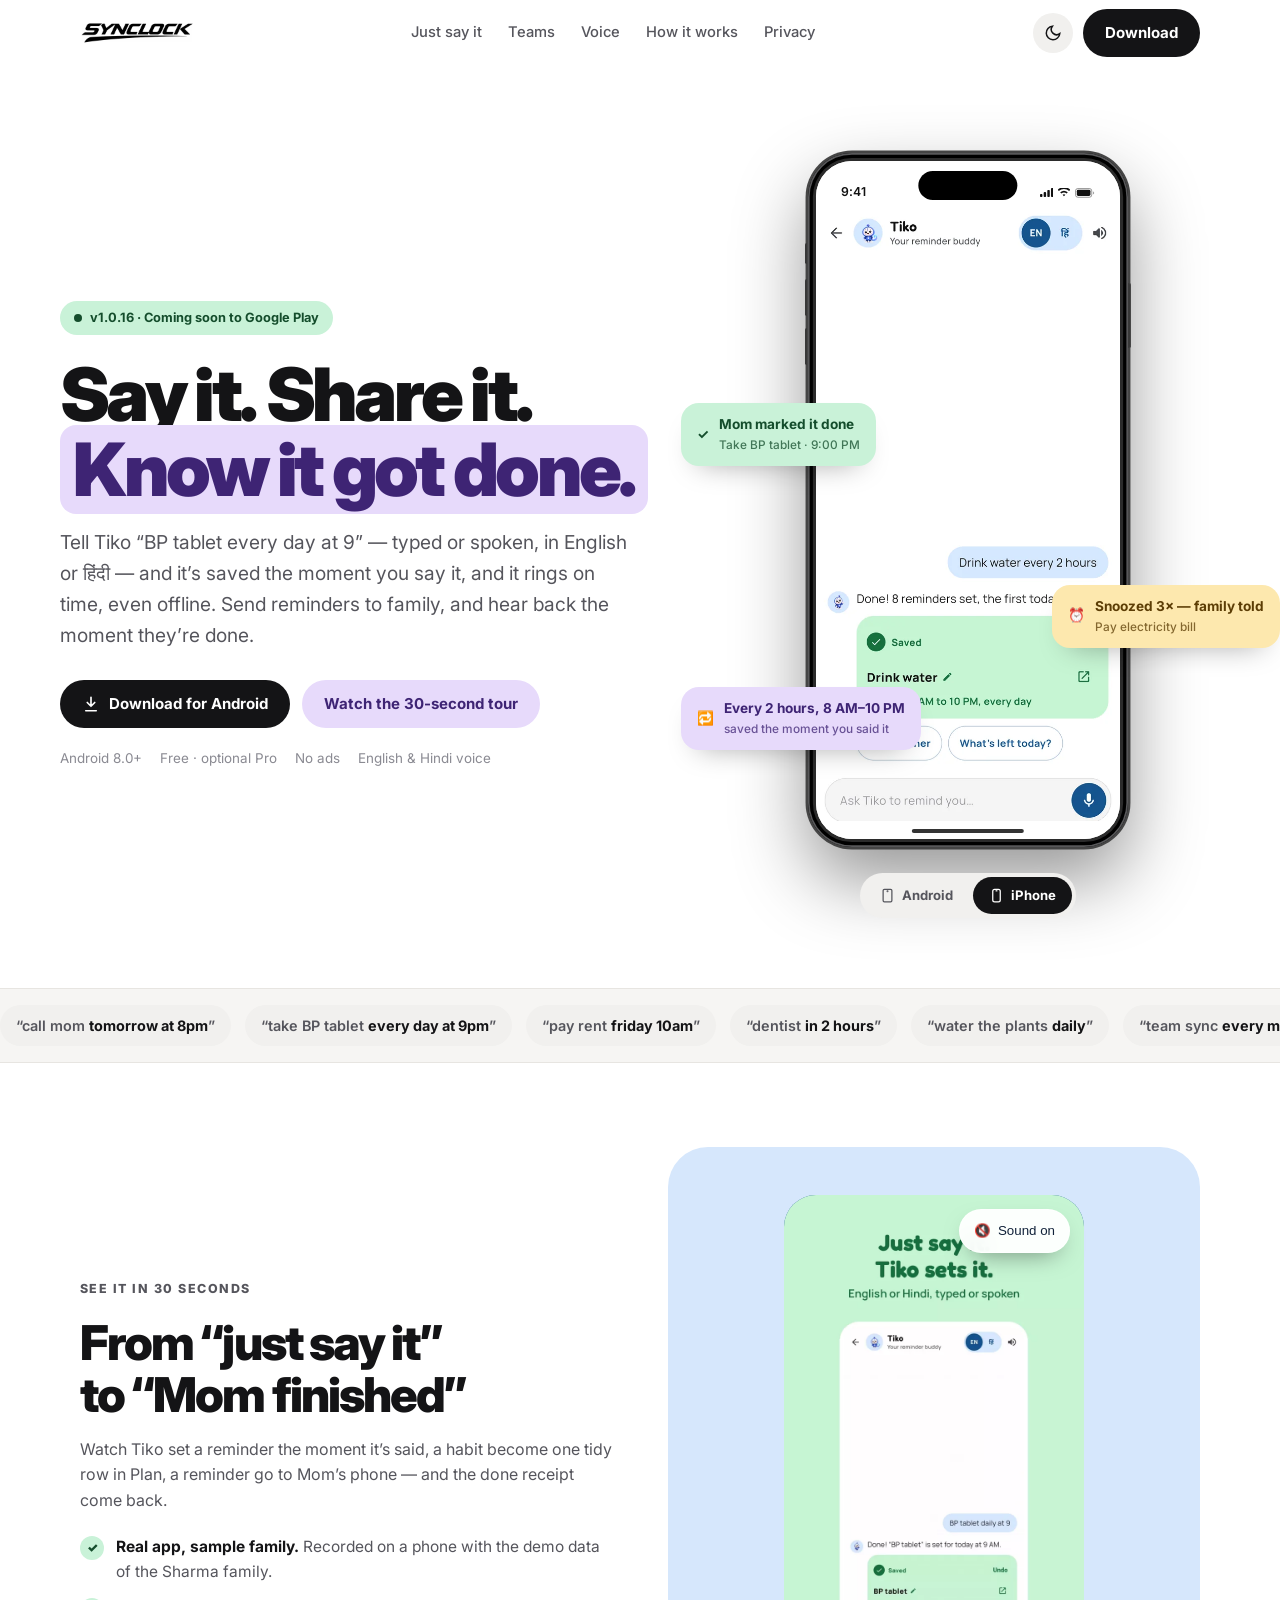
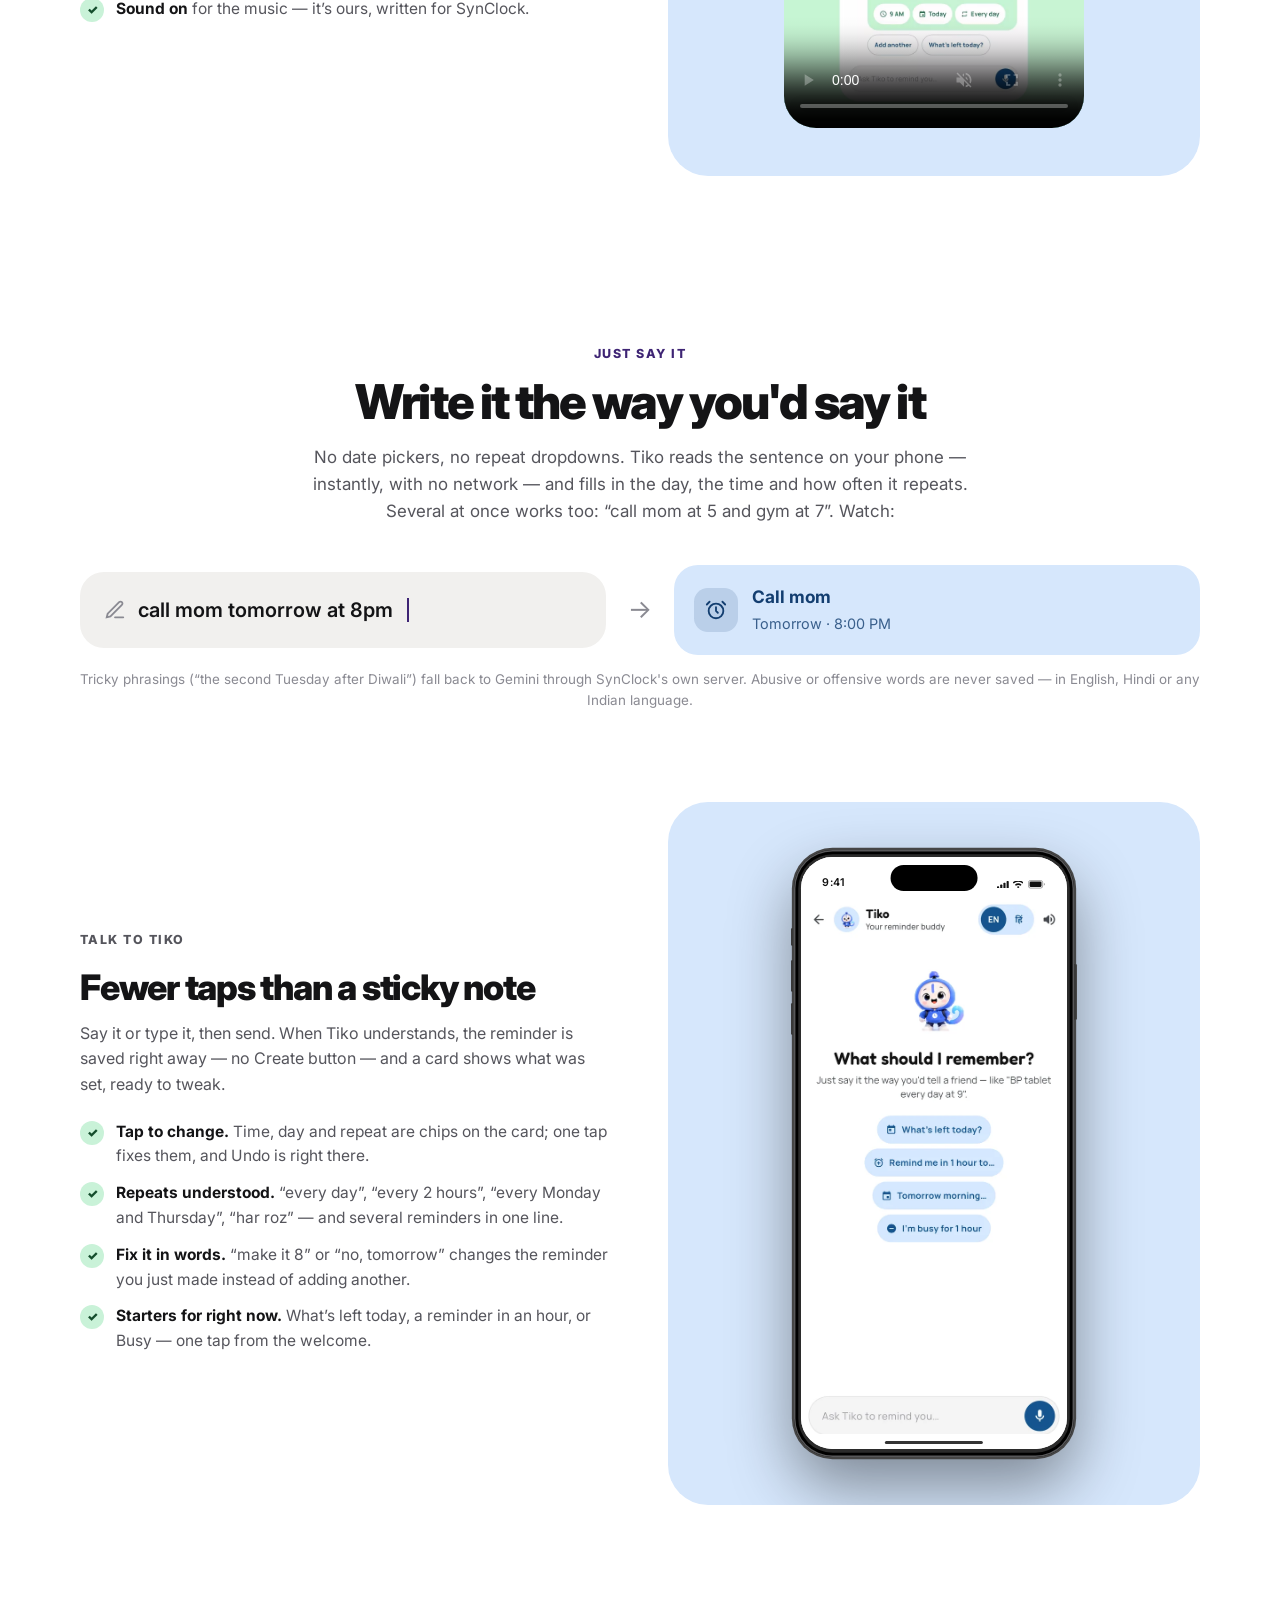
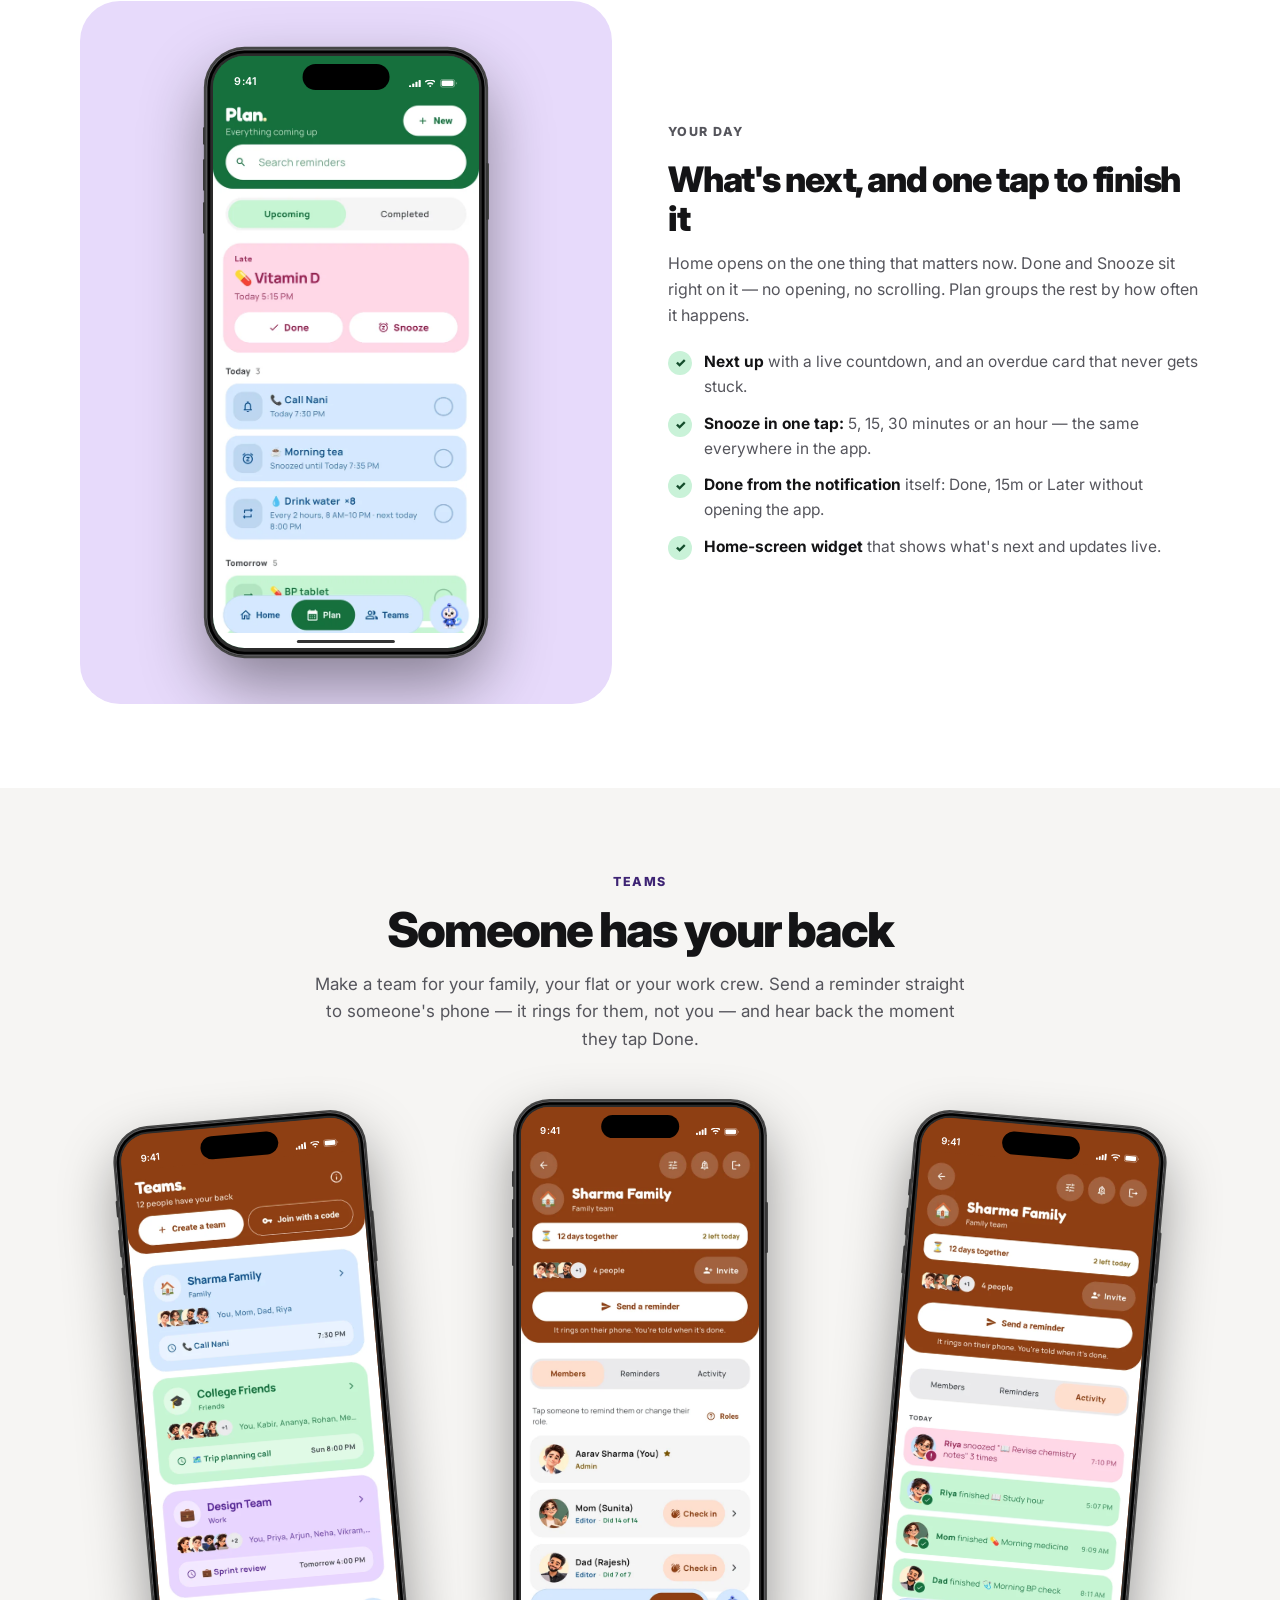
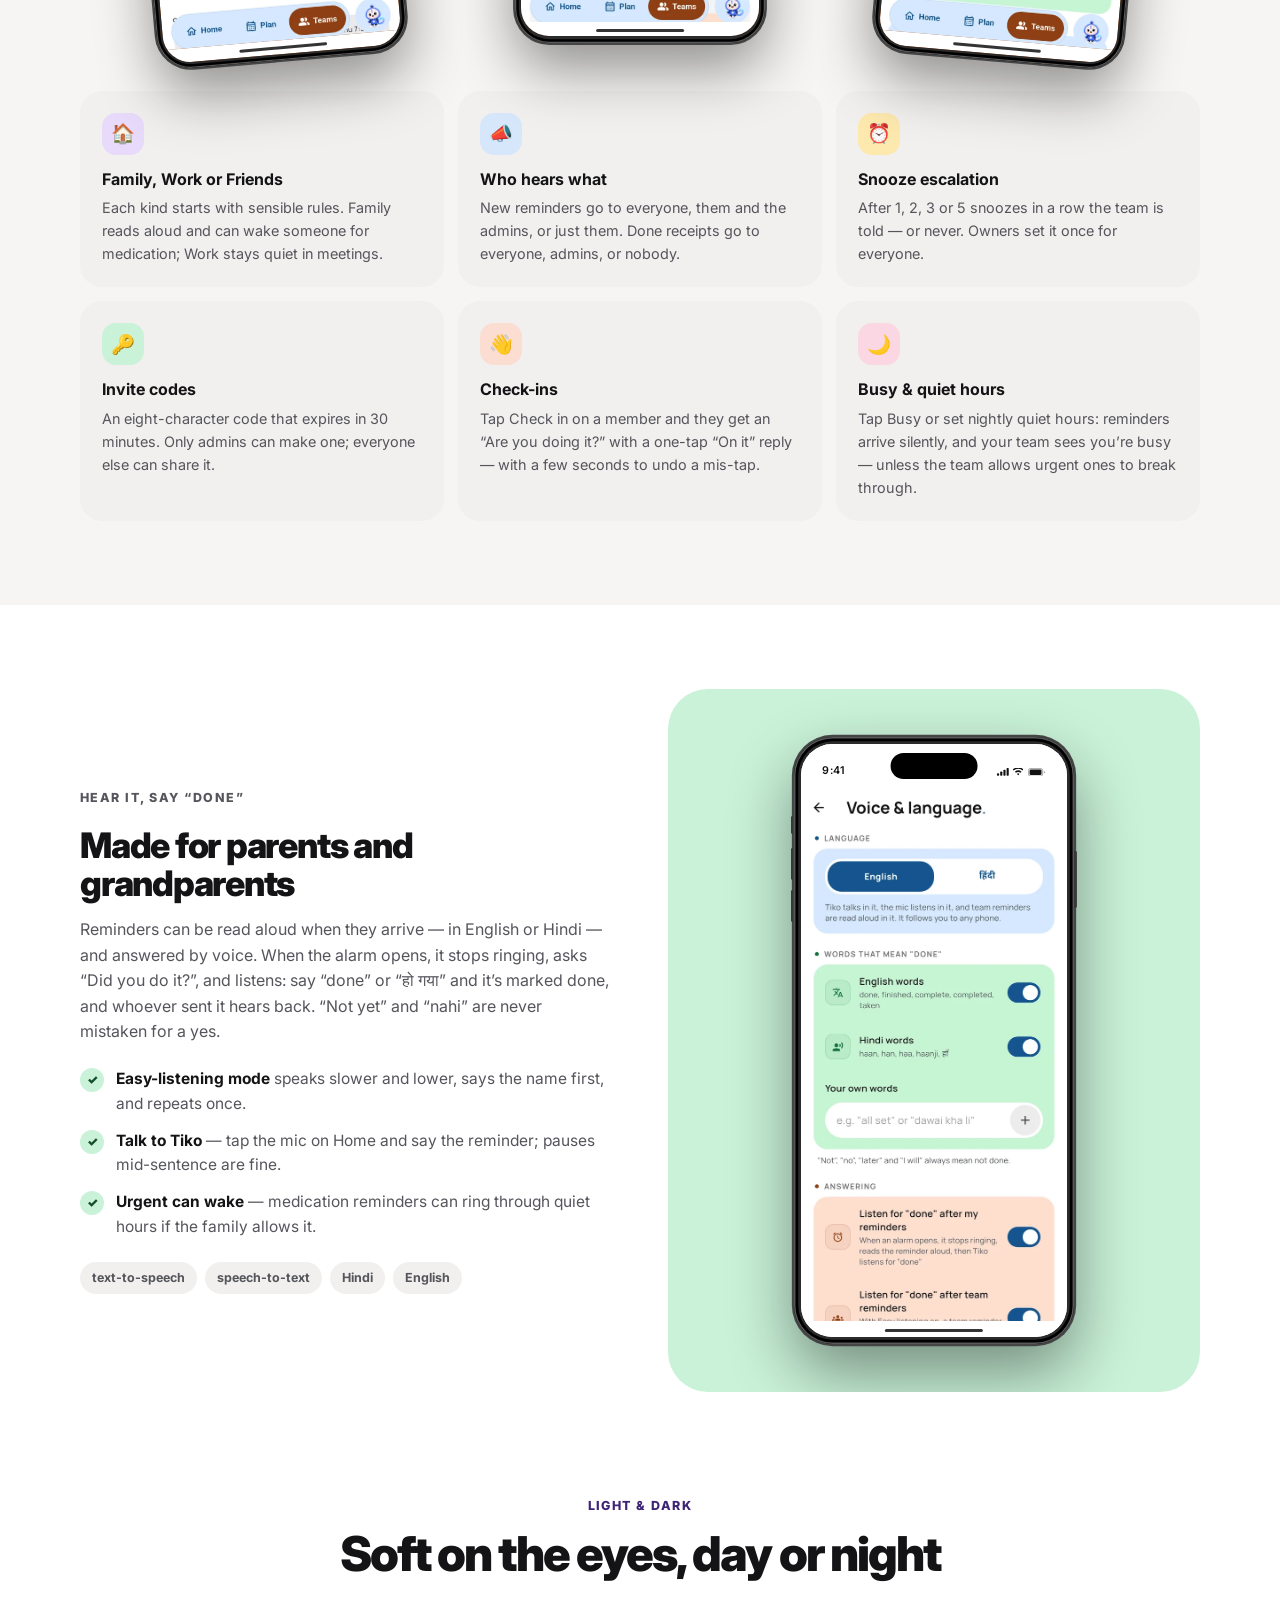
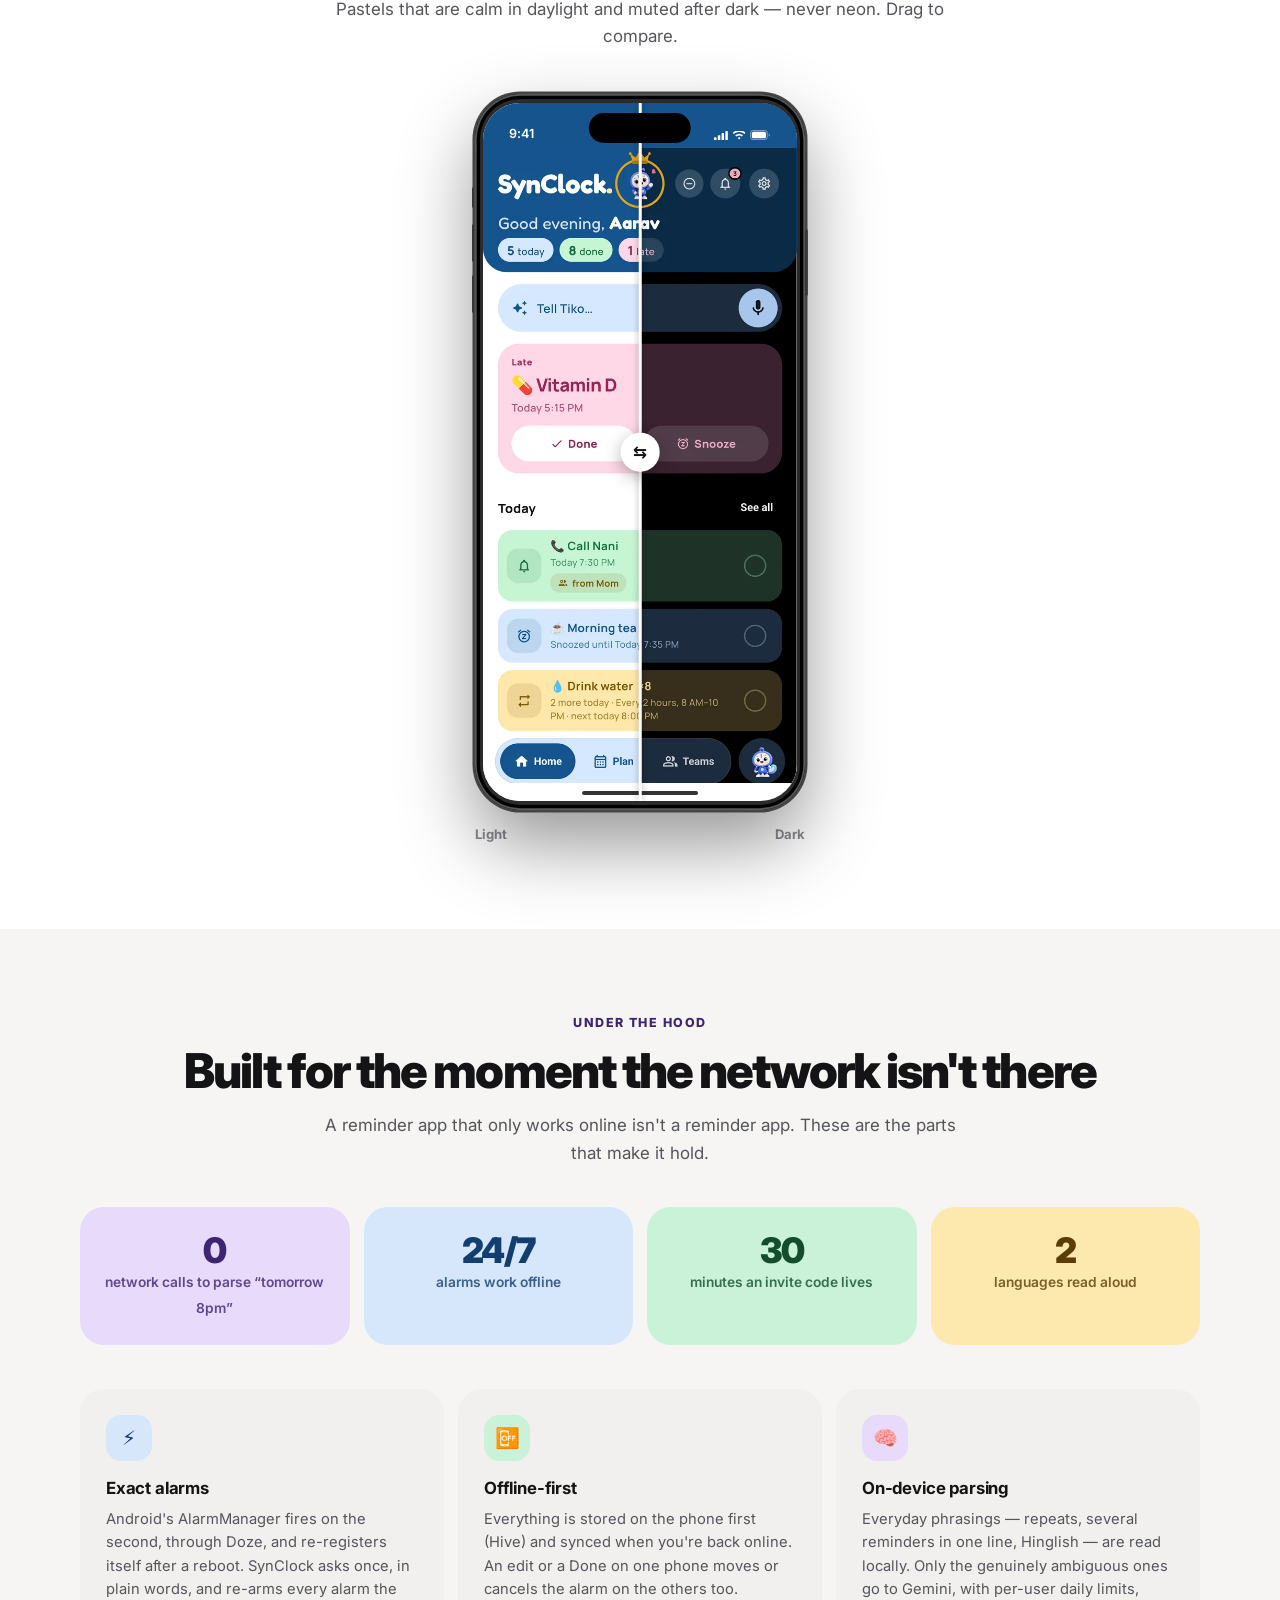
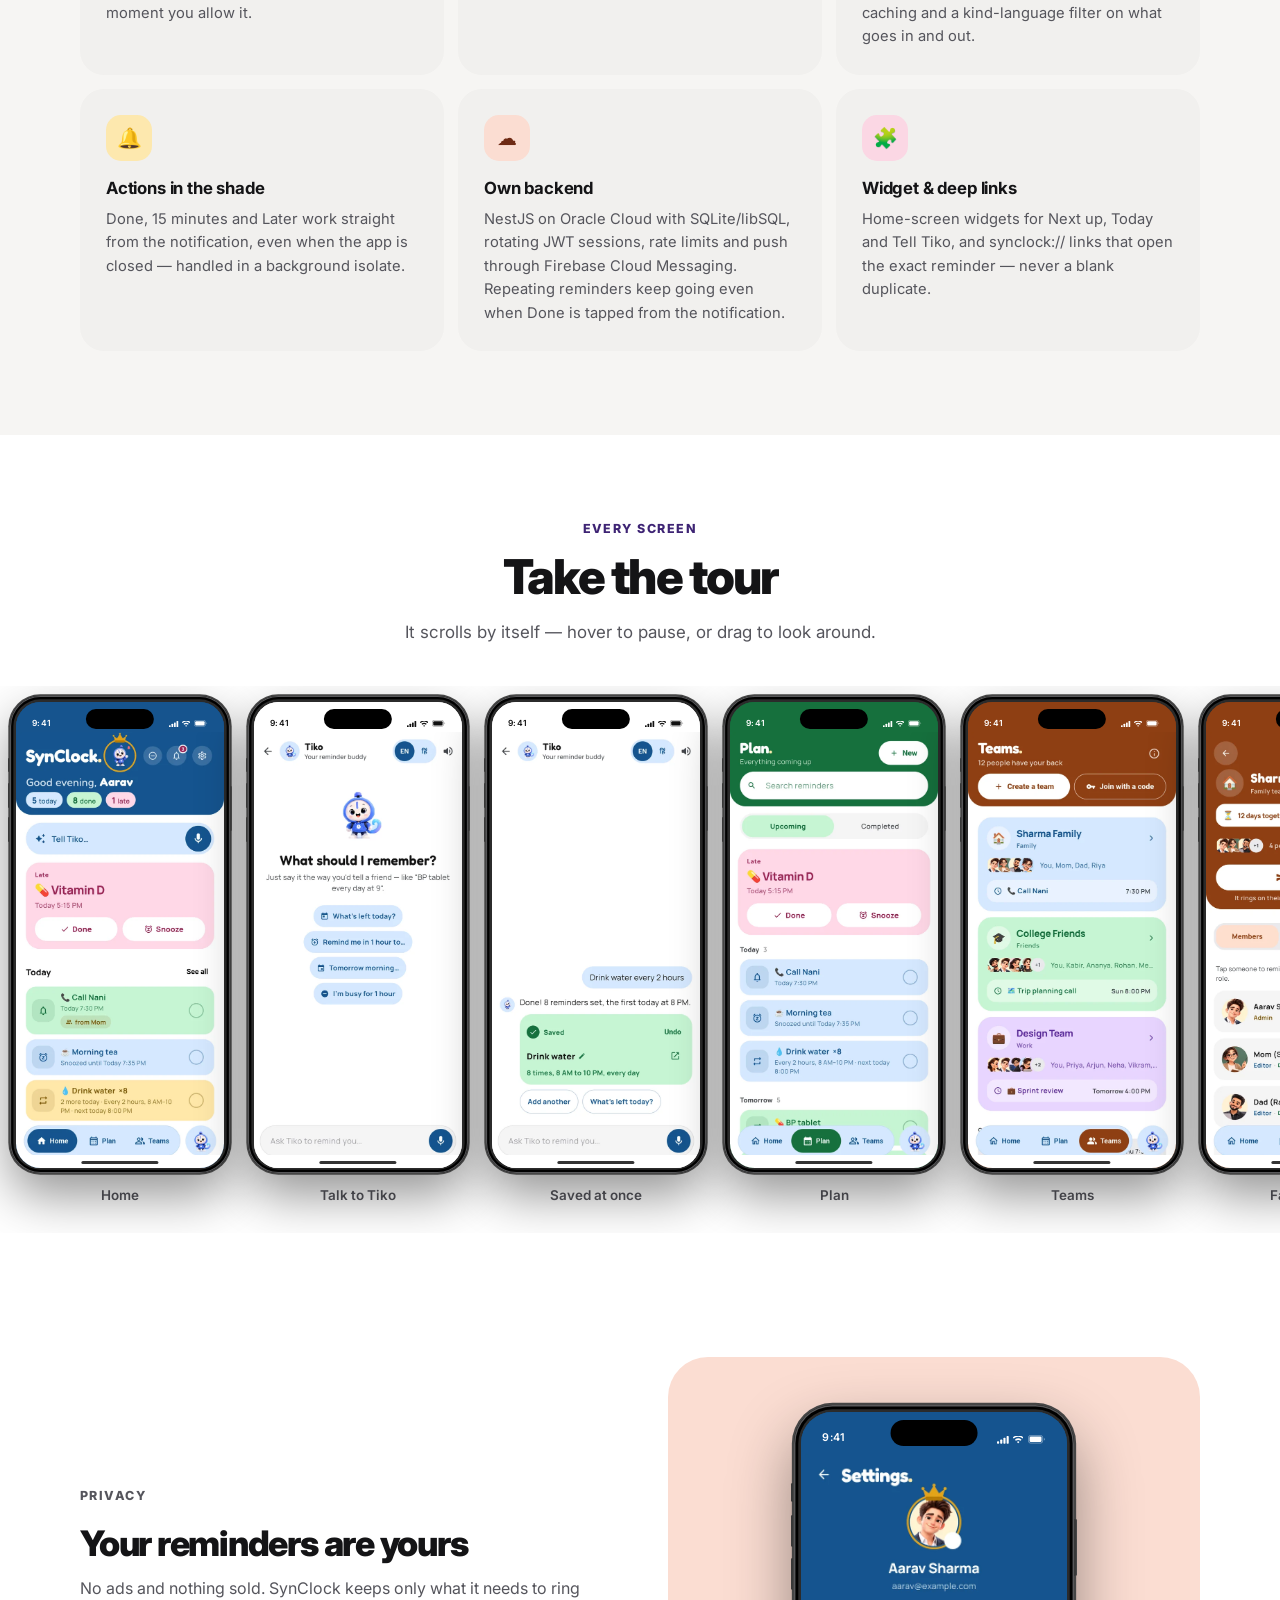
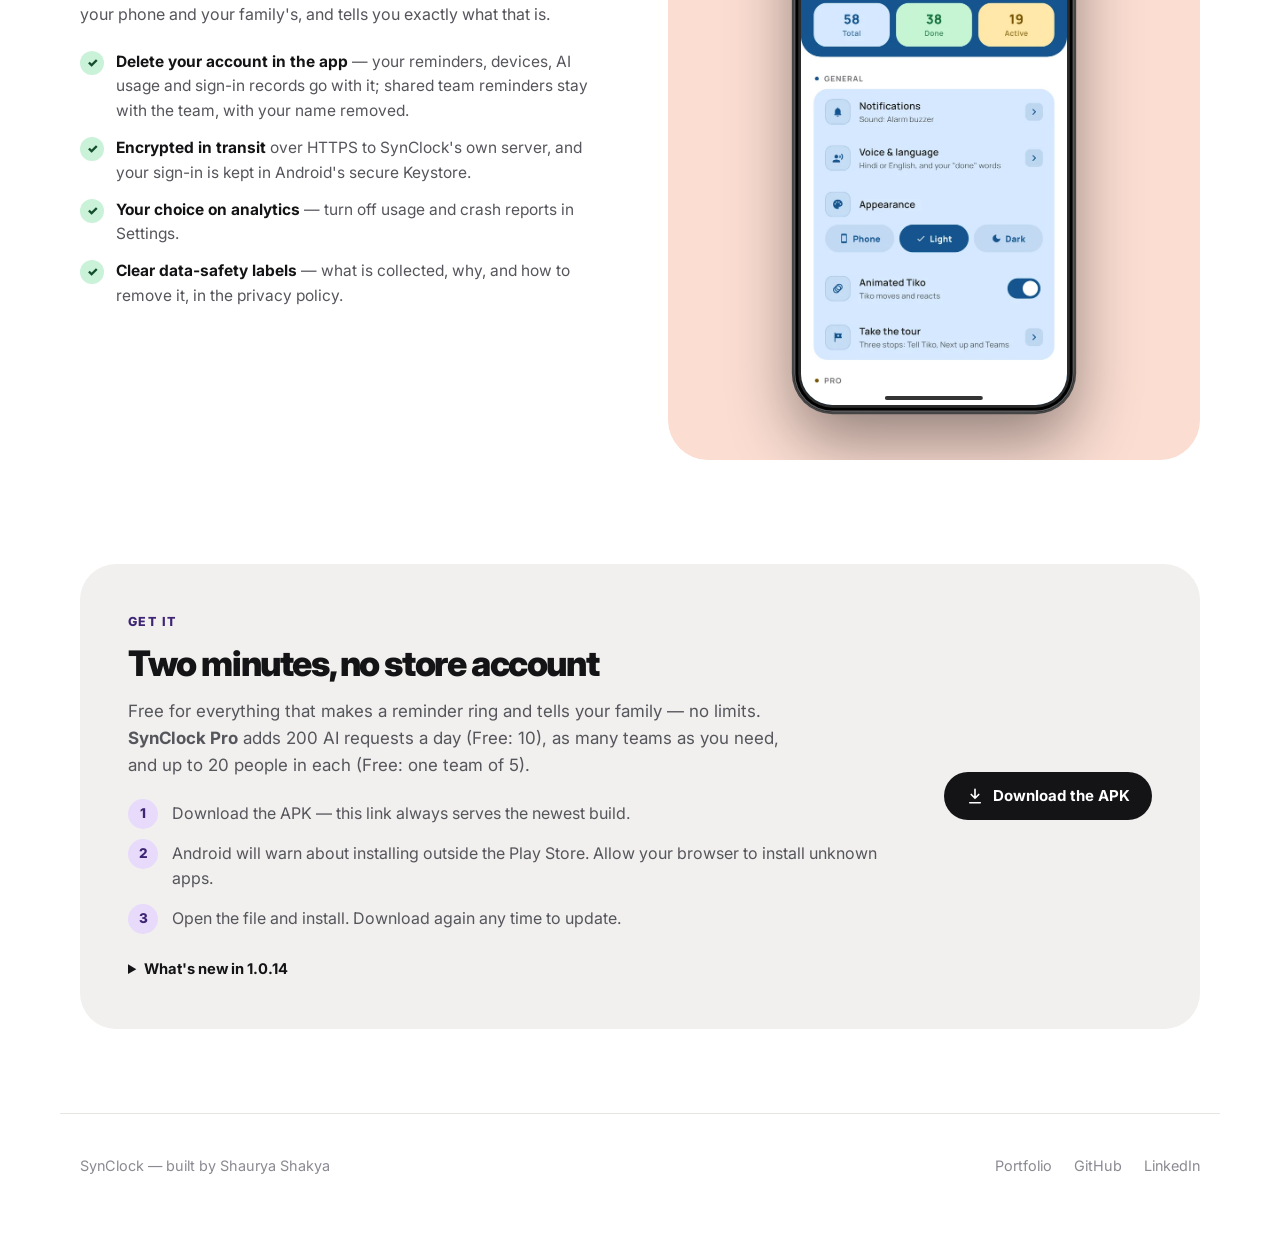
==== commit e177a350: "SynClock page: the tour video autoplays, loops, and has a sound control The video had preload=none a" ====
--- a/synclock/index.html
+++ b/synclock/index.html
@@ -202,6 +202,17 @@
 .panel.butter{background:var(--butter)}.panel.peach{background:var(--peach)}
 .panel .phone{--w:min(280px,62vw)}
 .panel video.launch{width:min(300px,68vw);height:auto;aspect-ratio:9/16;border-radius:32px;background:#14548F;display:block}
+.vwrap{position:relative;display:inline-block;line-height:0}
+.vsound{position:absolute;top:14px;right:14px;
+  display:inline-flex;align-items:center;gap:7px;cursor:pointer;
+  font:700 .78rem/1 inherit;color:#11223a;background:rgba(255,255,255,.94);
+  border:1px solid rgba(255,255,255,.75);border-radius:100px;padding:11px 14px;min-height:44px;
+  box-shadow:0 10px 26px -12px rgba(0,0,0,.55);backdrop-filter:blur(8px);
+  transition:transform .22s cubic-bezier(.34,1.5,.64,1),opacity .25s,background .2s}
+.vsound:hover{transform:translateY(-2px);background:#fff}
+.vsound:focus-visible{outline:3px solid #14548F;outline-offset:3px}
+.vsound[aria-pressed="true"]{opacity:0;pointer-events:none}
+@media(prefers-reduced-motion:reduce){.vsound{transition:none}}
 .pills{display:flex;flex-wrap:wrap;gap:8px}
 .pill{font-size:.78rem;font-weight:700;padding:6px 12px;border-radius:100px;background:var(--card);color:var(--fg-2)}
 
@@ -347,7 +358,14 @@
       </ul>
     </div>
     <div class="panel sky reveal" data-d="1">
-      <video class="launch" src="video/synclock-launch.mp4" poster="video/poster.webp" controls playsinline preload="none" width="720" height="1280" aria-label="SynClock launch video, 37 seconds"></video>
+      <div class="vwrap">
+        <video class="launch" id="tour" src="video/synclock-launch.mp4" poster="video/poster.webp"
+               controls loop muted autoplay playsinline preload="metadata"
+               width="720" height="1280" aria-label="SynClock launch video, 37 seconds"></video>
+        <button class="vsound" id="vsound" type="button" aria-pressed="false">
+          <span class="vs-ic" aria-hidden="true">🔇</span><span class="vs-tx">Sound on</span>
+        </button>
+      </div>
     </div>
   </div>
 </section>
@@ -704,5 +722,42 @@
 // Light/dark compare slider.
 const cmp = document.getElementById('compare');
 cmp.querySelector('input').addEventListener('input', e => cmp.style.setProperty('--x', e.target.value + '%'));
+
+/* ---- launch video: loop, play when visible, one tap for sound ---- */
+(function(){
+  var v=document.getElementById('tour'), btn=document.getElementById('vsound');
+  if(!v) return;
+  v.loop=true; v.muted=true;                       // autoplay is only permitted muted
+  var wanted=false;                                 // has the user asked for sound?
+
+  function tryPlay(){ var p=v.play(); if(p&&p.catch) p.catch(function(){}); }
+
+  // only run while it is on screen - it is a 2.3 MB file
+  if('IntersectionObserver' in window){
+    new IntersectionObserver(function(es){
+      es.forEach(function(e){
+        if(e.isIntersecting) tryPlay();
+        else if(!v.paused && !wanted) v.pause();
+      });
+    },{threshold:.25}).observe(v);
+  } else tryPlay();
+
+  if(btn){
+    btn.addEventListener('click',function(){
+      wanted=true; v.muted=false; v.volume=1;
+      btn.setAttribute('aria-pressed','true');
+      tryPlay();
+    });
+    // if they unmute with the native controls, retire the button too
+    v.addEventListener('volumechange',function(){
+      if(!v.muted){ wanted=true; btn.setAttribute('aria-pressed','true'); }
+    });
+  }
+  // a tab return should not leave it frozen
+  document.addEventListener('visibilitychange',function(){
+    if(!document.hidden && v.getBoundingClientRect().top < innerHeight) tryPlay();
+  });
+})();
+
 </script>
 </body></html>
